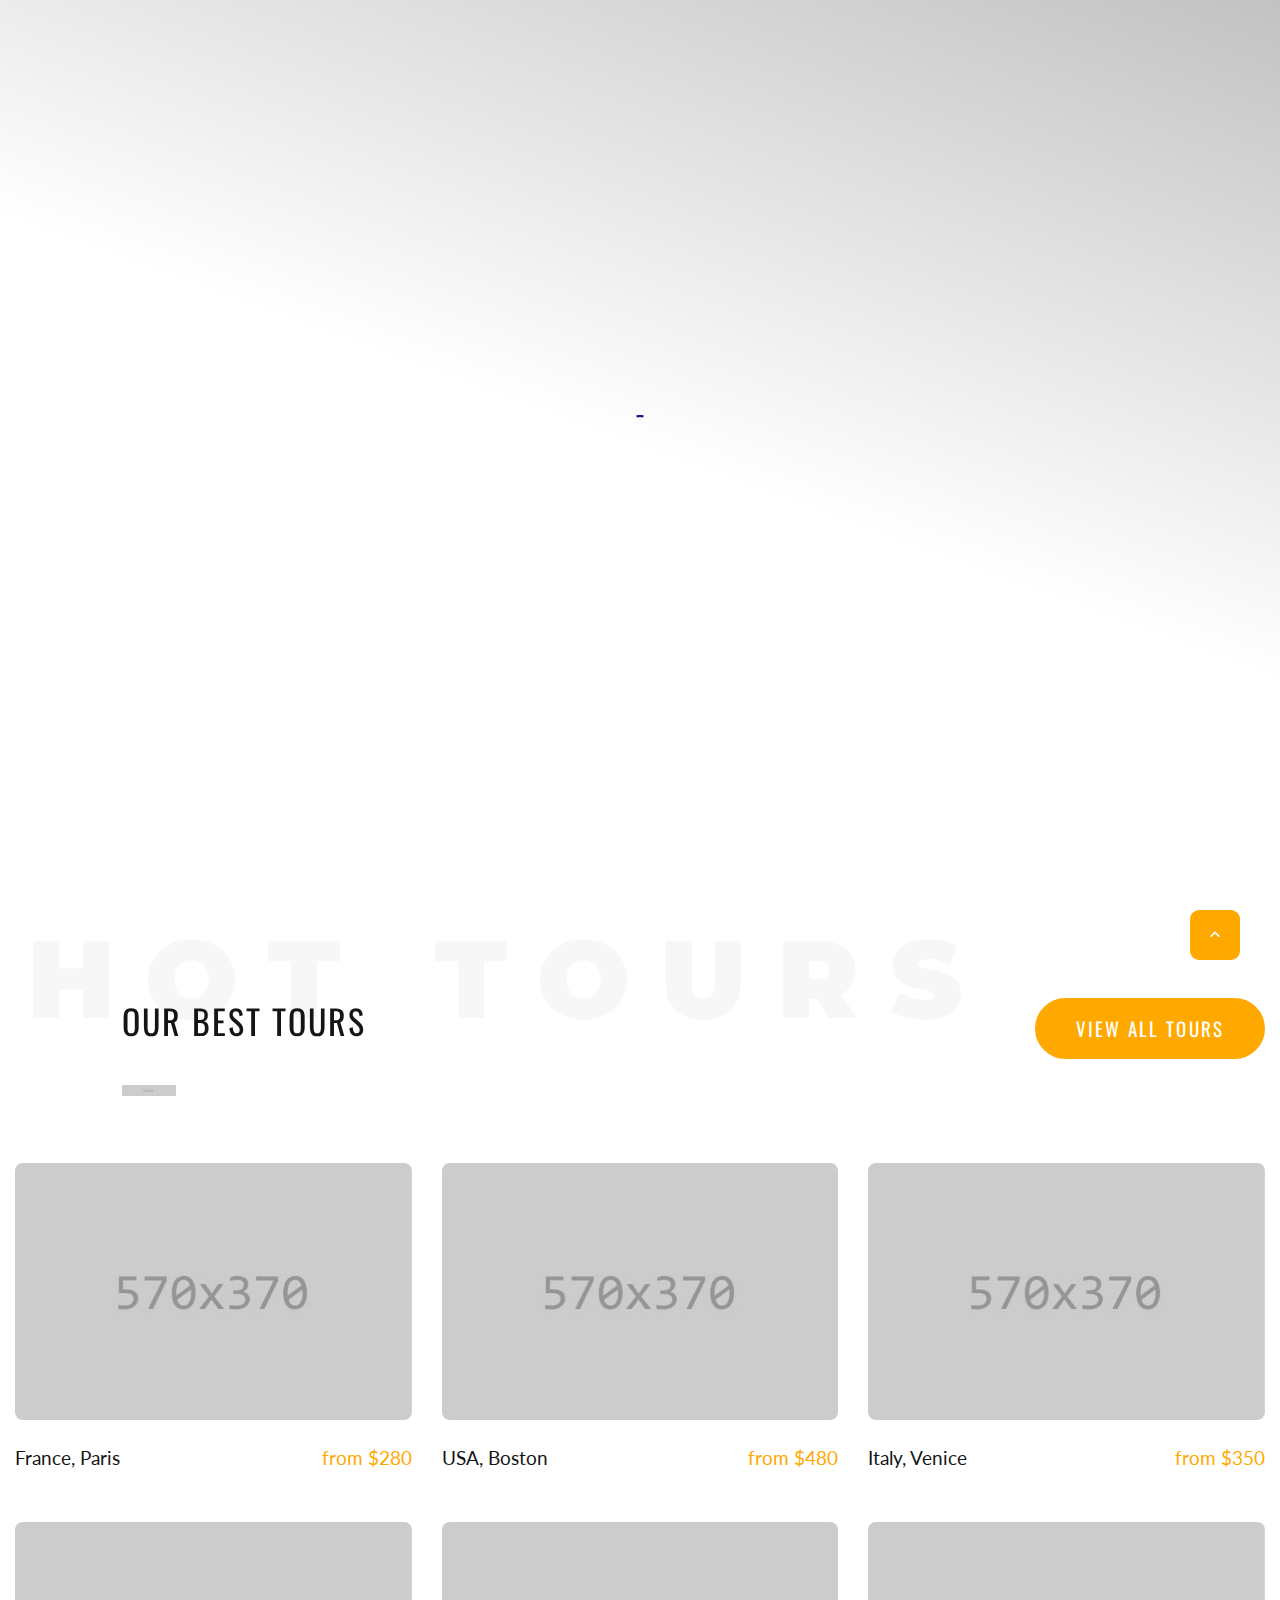
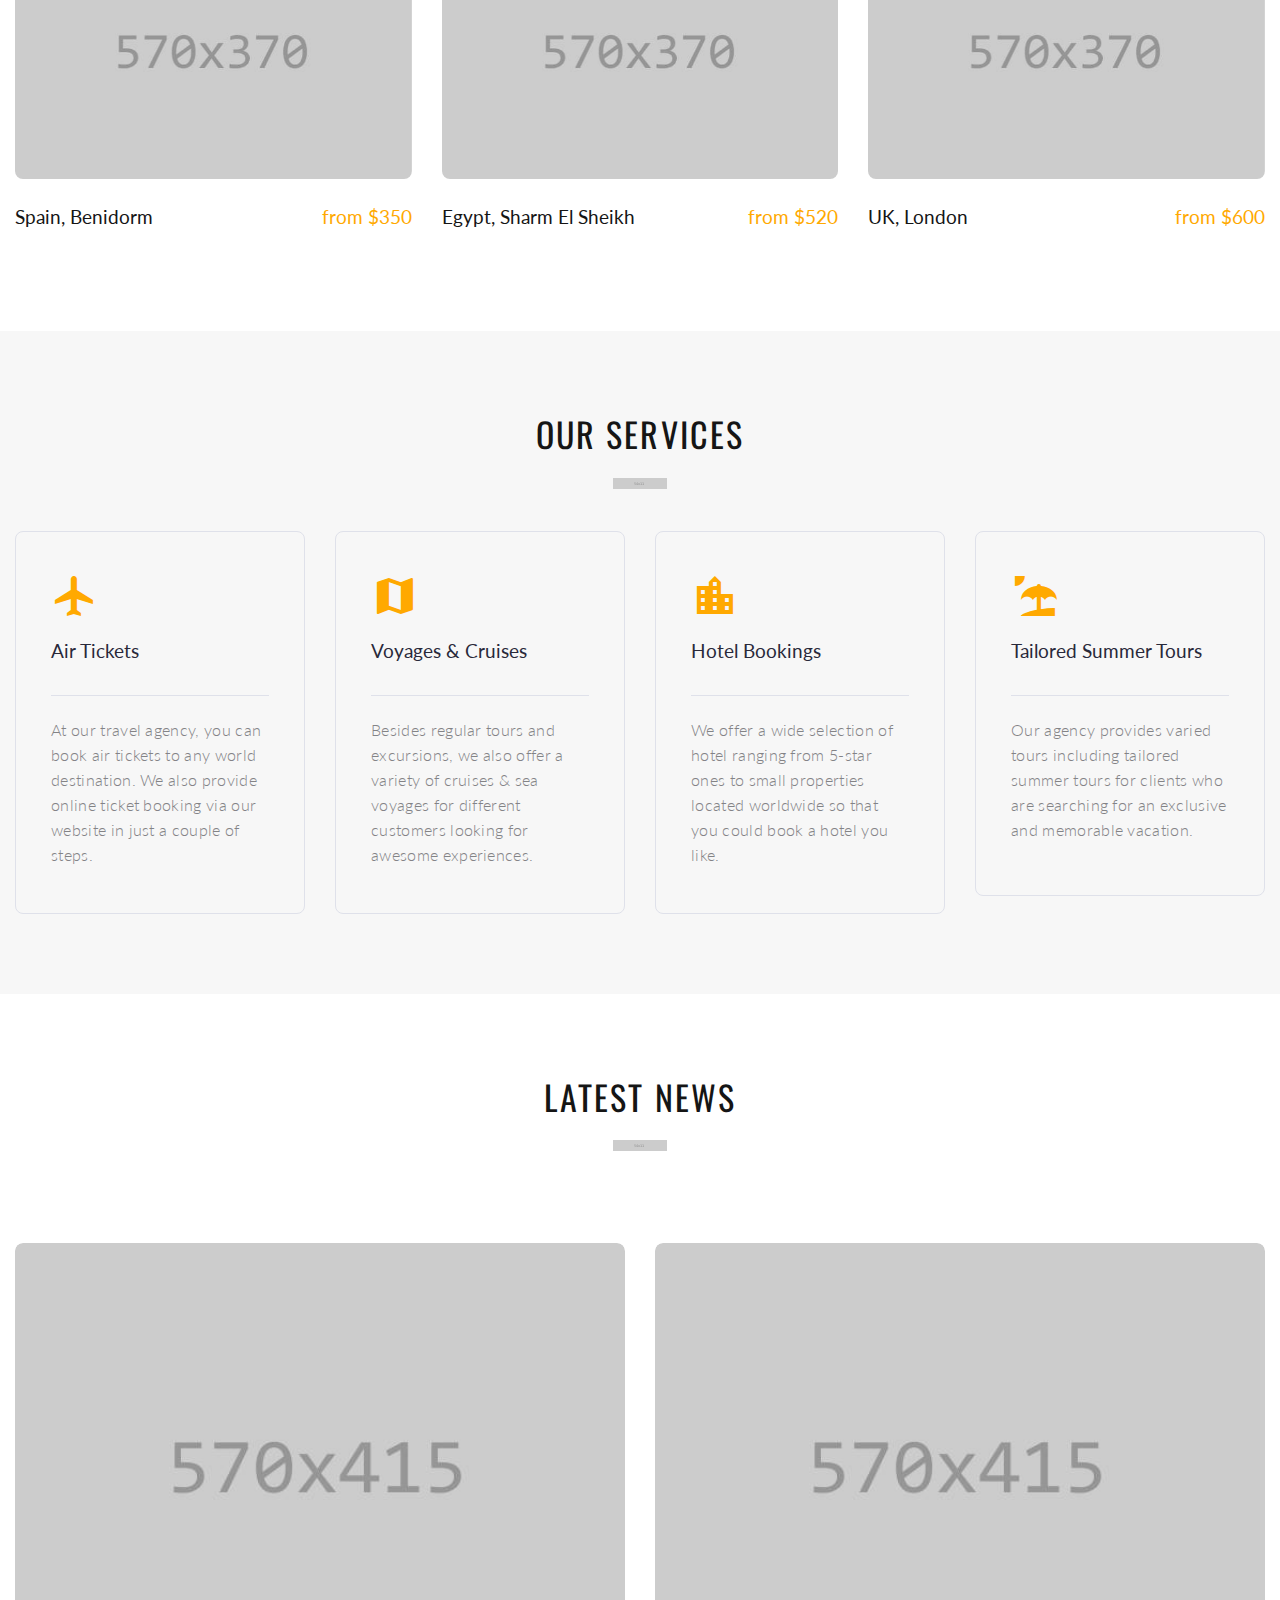
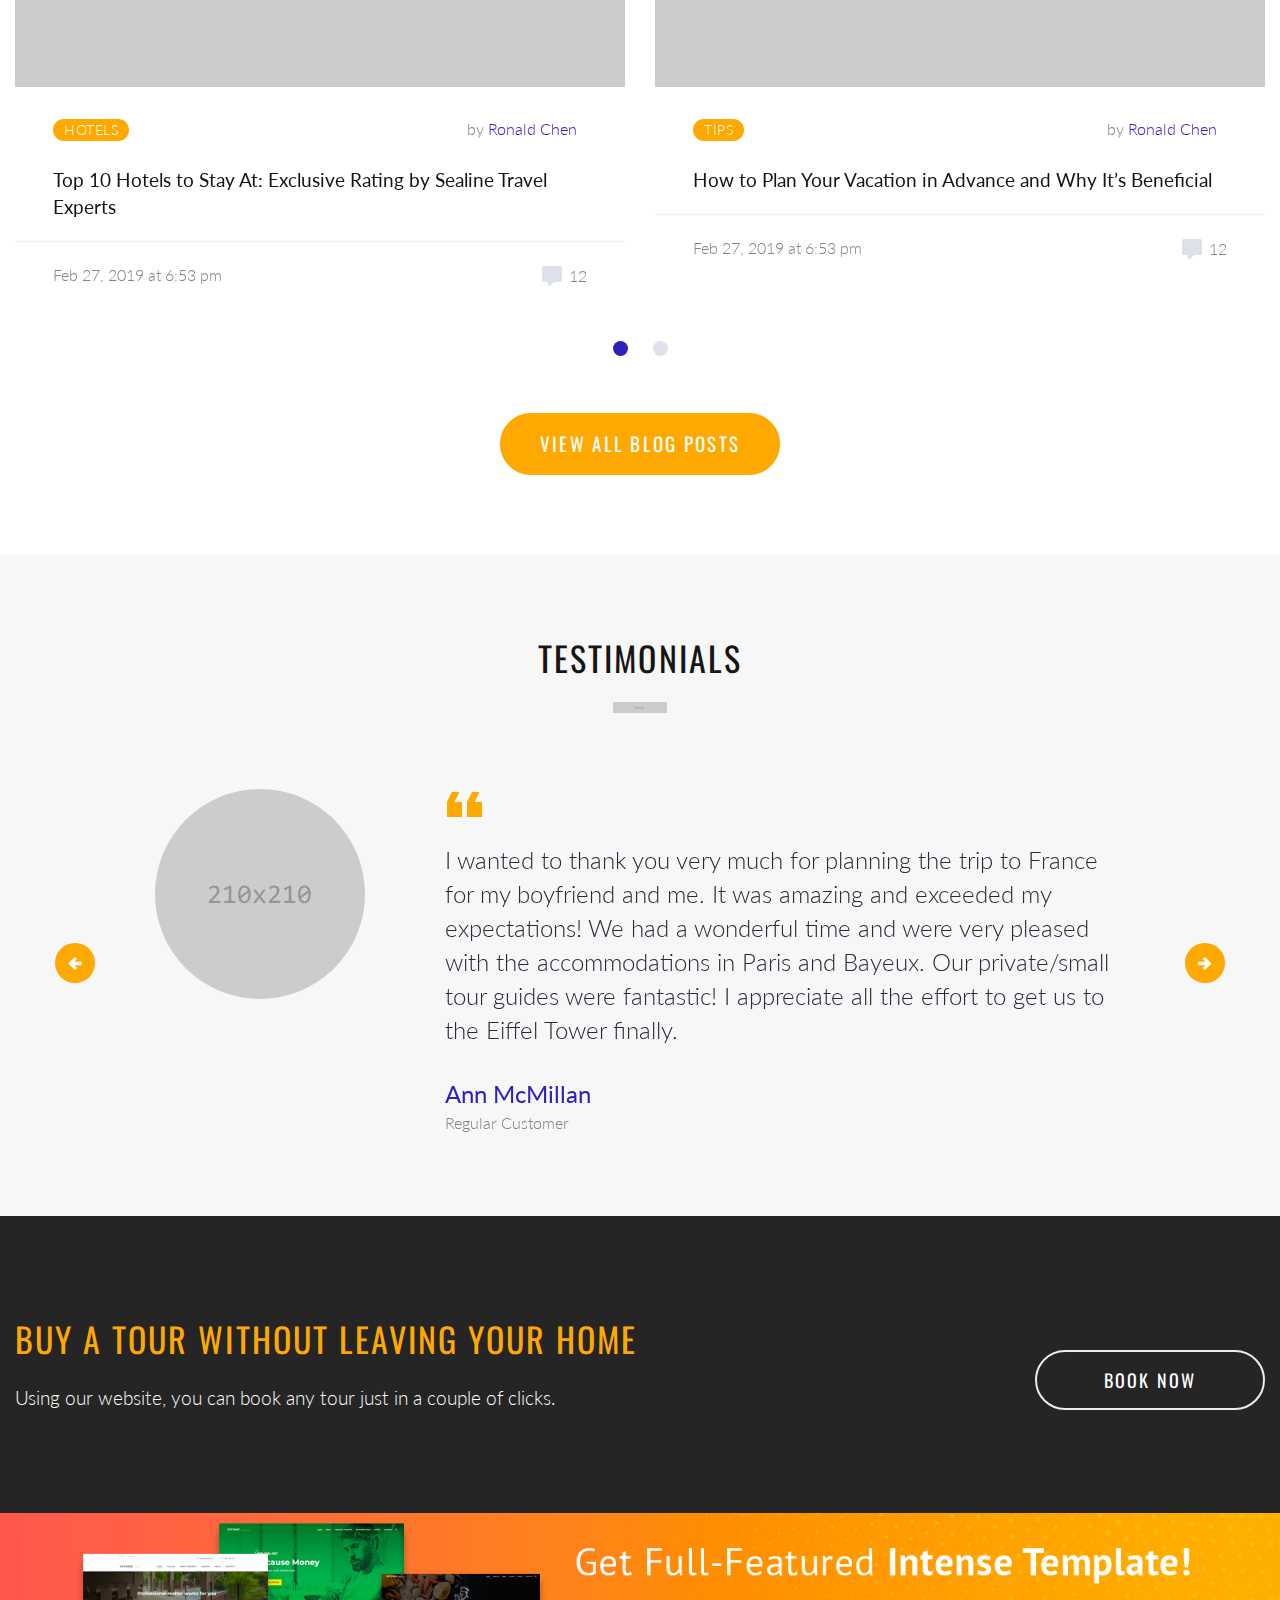
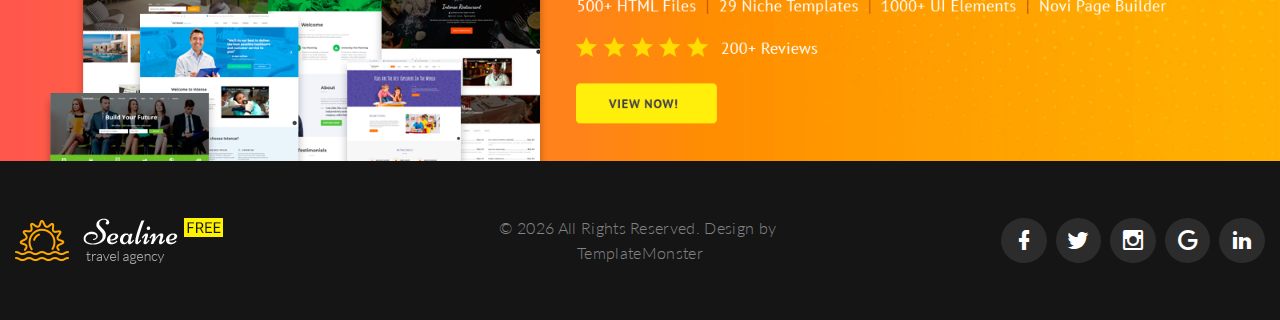
==== index.html @ e4bdb7c8 "Create New Website For Aiport Taxi" ====
<!DOCTYPE html>
<html class="wide wow-animation" lang="en"> 
  <head>
    <!-- Site Title-->
    <title>Home</title>
    <meta name="format-detection" content="telephone=no">
    <meta name="viewport" content="width=device-width, height=device-height, initial-scale=1.0">
    <meta http-equiv="X-UA-Compatible" content="IE=edge">
    <meta charset="utf-8">
    <link rel="icon" href="images/favicon.ico" type="image/x-icon">
    <!-- Stylesheets -->
    <link rel="stylesheet" type="text/css" href="//fonts.googleapis.com/css?family=Oswald:200,400%7CLato:300,400,300italic,700%7CMontserrat:900">
    <link rel="stylesheet" href="css/bootstrap.css">
    <link rel="stylesheet" href="css/style.css">
    <link rel="stylesheet" href="css/fonts.css">
		<!--[if lt IE 10]>
    <div style="background: #212121; padding: 10px 0; box-shadow: 3px 3px 5px 0 rgba(0,0,0,.3); clear: both; text-align:center; position: relative; z-index:1;"><a href="http://windows.microsoft.com/en-US/internet-explorer/"><img src="images/ie8-panel/warning_bar_0000_us.jpg" border="0" height="42" width="820" alt="You are using an outdated browser. For a faster, safer browsing experience, upgrade for free today."></a></div>
    <script src="js/html5shiv.min.js"> </script>
		<![endif]--> 
  </head>
  <body>
    <!-- Page preloader-->
    <div class="page-loader"> 
      <div class="page-loader-body"> 
        <div class="preloader-wrapper big active"> 
          <div class="spinner-layer spinner-blue"> 
            <div class="circle-clipper left">
              <div class="circle"> </div>
            </div>
            <div class="gap-patch">
              <div class="circle"> </div>
            </div>
            <div class="circle-clipper right">
              <div class="circle"></div>
            </div>
          </div>
          <div class="spinner-layer spinner-red">
            <div class="circle-clipper left">
              <div class="circle"></div>
            </div>
            <div class="gap-patch">
              <div class="circle"> </div>
            </div>
            <div class="circle-clipper right">
              <div class="circle"></div>
            </div>
          </div>
          <div class="spinner-layer spinner-yellow"> 
            <div class="circle-clipper left">
              <div class="circle"></div>
            </div>
            <div class="gap-patch">
              <div class="circle"></div>
            </div>
            <div class="circle-clipper right">
              <div class="circle"> </div>
            </div>
          </div>
          <div class="spinner-layer spinner-green"> 
            <div class="circle-clipper left">
              <div class="circle"></div>
            </div>
            <div class="gap-patch">
              <div class="circle"></div>
            </div>
            <div class="circle-clipper right">
              <div class="circle"></div>
            </div>
          </div>
        </div>
      </div>
    </div>
    <!-- Page-->
    <div class="page">
      <!-- Page Header-->
      <header class="section page-header">
        <!-- RD Navbar-->
        <div class="rd-navbar-wrap rd-navbar-corporate">
          <nav class="rd-navbar" data-layout="rd-navbar-fixed" data-sm-layout="rd-navbar-fixed" data-md-layout="rd-navbar-fixed" data-md-device-layout="rd-navbar-fixed" data-lg-layout="rd-navbar-fullwidth" data-xl-layout="rd-navbar-static" data-lg-device-layout="rd-navbar-fixed" data-xl-device-layout="rd-navbar-static" data-md-stick-up-offset="130px" data-lg-stick-up-offset="100px" data-stick-up="true" data-sm-stick-up="true" data-md-stick-up="true" data-lg-stick-up="true" data-xl-stick-up="true">
            <div class="rd-navbar-collapse-toggle" data-rd-navbar-toggle=".rd-navbar-collapse"><span></span></div>
            <div class="rd-navbar-top-panel rd-navbar-collapse novi-background">
              <div class="rd-navbar-top-panel-inner">
                <ul class="list-inline">
                  <li class="box-inline list-inline-item"><span class="icon novi-icon icon-md-smaller icon-secondary mdi mdi-phone"></span>
                    <ul class="list-comma">
                      <li><a href="tel:#">1-800-1234-567</a></li>
                      <li><a href="tel:#">1-800-6780-345</a></li>
                    </ul>
                  </li>
                  <li class="box-inline list-inline-item"><span class="icon novi-icon icon-md-smaller icon-secondary mdi mdi-map-marker"></span><a href="#">2130 Fulton Street, San Diego, CA 94117-1080 USA</a></li>
                  <li class="box-inline list-inline-item"><span class="icon novi-icon icon-md-smaller icon-secondary mdi mdi-email"></span><a href="mailto:#">mail@demolink.org</a></li>
                </ul>
                <ul class="list-inline">
                  <li class="list-inline-item"><a class="icon novi-icon icon-sm-bigger icon-gray-1 mdi mdi-facebook" href="#"></a></li>
                  <li class="list-inline-item"><a class="icon novi-icon icon-sm-bigger icon-gray-1 mdi mdi-twitter" href="#"></a></li>
                  <li class="list-inline-item"><a class="icon novi-icon icon-sm-bigger icon-gray-1 mdi mdi-instagram" href="#"></a></li>
                  <li class="list-inline-item"><a class="icon novi-icon icon-sm-bigger icon-gray-1 mdi mdi-google-plus" href="#"></a></li>
                  <li class="list-inline-item"><a class="icon novi-icon icon-sm-bigger icon-gray-1 mdi mdi-linkedin" href="#"></a></li>
                </ul>
              </div>
              <div class="rd-navbar-top-panel-inner"><a class="button button-sm button-secondary button-nina" href="https://www.templatemonster.com/website-templates/62466.html" target="_blank">buy template now</a></div>
            </div>
            <div class="rd-navbar-inner">
              <!-- RD Navbar Panel-->
              <div class="rd-navbar-panel">
                <!-- RD Navbar Toggle-->
                <button class="rd-navbar-toggle" data-rd-navbar-toggle=".rd-navbar-nav-wrap"><span></span></button>
                <!-- RD Navbar Brand-->
                <div class="rd-navbar-brand"><a class="brand-name" href="index.html"><img class="logo-default" src="images/logo-default-208x46.png" alt="" width="208" height="46"/><img class="logo-inverse" src="images/logo-inverse-208x46.png" alt="" width="208" height="46"/></a></div>
              </div>
              <div class="rd-navbar-aside-center">
                <div class="rd-navbar-nav-wrap">
                  <!-- RD Navbar Nav-->
                  <ul class="rd-navbar-nav">
                    <li class="active"><a href="index.html">Home</a>
                    </li>
                    <li><a href="about-us.html">About Us</a>
                    </li>
                    <li><a href="contacts.html">Airport</a>
                    </li>
                    <li><a href="contacts.html">Areas</a>
                    </li>
                    <li><a href="contacts.html">Contacts</a>
                    </li>
                    <li><a href="typography.html">Fleet</a>
                    </li>
                  </ul>
                </div>
              </div>
              <div class="rd-navbar-aside-right"><a class="button button-sm button-secondary button-nina" href="#">Book a tour now</a></div>
            </div>
          </nav>
        </div>
      </header>
      <section class="section">
        <div class="swiper-form-wrap">
          <!-- Swiper-->
          <div class="swiper-container swiper-slider swiper-slider_height-1 swiper-align-left swiper-align-left-custom context-dark bg-gray-darker" data-loop="false" data-autoplay="5500" data-simulate-touch="false" data-slide-effect="fade">
            <div class="swiper-wrapper">
              <div class="swiper-slide" data-slide-bg="images/swiper-slide-1.jpg">
                <div class="swiper-slide-caption">
                  <div class="container container-bigger swiper-main-section">
                    <div class="row row-fix justify-content-sm-center justify-content-md-start">
                      <div class="col-md-6 col-lg-5 col-xl-4 col-xxl-5">
                        <h3>Hundreds of Amazing Destinations</h3>
                        <div class="divider divider-decorate"></div>
                        <p class="text-spacing-sm">We offer a variety of destinations to travel to, ranging from exotic to some extreme ones. They include very popular countries and cities like Paris, Rio de Janeiro, Cairo and a lot of others.</p><a class="button button-default-outline button-nina button-sm" href="#">learn more</a>
                      </div>
                    </div>
                  </div>
                </div>
              </div>
              <div class="swiper-slide" data-slide-bg="images/swiper-slide-2.jpg">
                <div class="swiper-slide-caption">
                  <div class="container container-bigger swiper-main-section">
                    <div class="row row-fix justify-content-sm-center justify-content-md-start">
                      <div class="col-md-6 col-lg-5 col-xl-4 col-xxl-5">
                        <h3>The Trip of Your Dream</h3>
                        <div class="divider divider-decorate"></div>
                        <p class="text-spacing-sm">Our travel agency is ready to offer you an exciting vacation that is designed to fit your own needs and wishes. Whether it’s an exotic cruise or a trip to your favorite resort, you will surely have the best experience.</p><a class="button button-default-outline button-nina button-sm" href="#">learn more</a>
                      </div>
                    </div>
                  </div>
                </div>
              </div>
              <div class="swiper-slide" data-slide-bg="images/swiper-slide-3.jpg">
                <div class="swiper-slide-caption">
                  <div class="container container-bigger swiper-main-section">
                    <div class="row row-fix justify-content-sm-center justify-content-md-start">
                      <div class="col-md-6 col-lg-5 col-xl-4 col-xxl-5">
                        <h3>unique Travel Insights</h3>
                        <div class="divider divider-decorate"></div>
                        <p class="text-spacing-sm">Our team is ready to provide you with unique weekly travel insights that include photos, videos, and articles about untravelled tourist paths. We know everything about the places you’ve never been to!</p><a class="button button-default-outline button-nina button-sm" href="#">learn more</a>
                      </div>
                    </div>
                  </div>
                </div>
              </div>
            </div>
            <!-- Swiper controls-->
            <div class="swiper-pagination-wrap">
              <div class="container container-bigger">
                <div class="row">
                  <div class="col-sm-12">
                    <div class="swiper-pagination"></div>
                  </div>
                </div>
              </div>
            </div>
          </div>
          <div class="container container-bigger form-request-wrap form-request-wrap-modern">
            <div class="row row-fix justify-content-sm-center justify-content-lg-end">
              <div class="col-lg-6 col-xxl-5">
                <div class="form-request form-request-modern bg-gray-lighter novi-background">
                  <h4>Find your Tour</h4>
                  <!-- RD Mailform-->
                  <form class="rd-mailform form-fix">
                    <div class="row row-20 row-fix">
                      <div class="col-sm-12">
                        <label class="form-label-outside">From</label>
                        <div class="form-wrap form-wrap-inline">
                          <select class="form-input select-filter" data-placeholder="All" data-minimum-results-for-search="Infinity" name="city">
                            <option value="1">New York</option>
                            <option value="2">Lisbon</option>
                            <option value="3">Stockholm</option>
                          </select>
                        </div>
                      </div>
                      <div class="col-sm-12">
                        <label class="form-label-outside">To</label>
                        <div class="form-wrap form-wrap-inline">
                          <select class="form-input select-filter" data-placeholder="All" data-minimum-results-for-search="Infinity" name="city">
                            <option value="1">Chicago</option>
                            <option value="2">Madrid</option>
                            <option value="3">Paris</option>
                          </select>
                        </div>
                      </div>
                      <div class="col-sm-12 col-lg-6">
                        <label class="form-label-outside">Depart Date</label>
                        <div class="form-wrap form-wrap-validation">
                          <!-- Select -->
                          <input class="form-input" id="dateForm" name="date" type="text" data-time-picker="date">
                          <label class="form-label" for="dateForm">Choose the date</label>
                          <!--select.form-input.select-filter(data-placeholder="All", data-minimum-results-for-search="Infinity",  name='city')-->
                          <!--  option(value="1") Choose the date-->
                          <!--  option(value="2") Primary-->
                          <!--  option(value="3") Middle-->
                        </div>
                      </div>
                      <div class="col-sm-12 col-lg-6">
                        <label class="form-label-outside">Duration</label>
                        <div class="form-wrap form-wrap-validation">
                          <!-- Select 2-->
                          <select class="form-input select-filter" data-placeholder="All" data-minimum-results-for-search="Infinity" name="city">
                            <option value="1">Any length</option>
                            <option value="2">2 days</option>
                            <option value="3">3 days</option>
                            <option value="4">4 days</option>
                          </select>
                        </div>
                      </div>
                      <div class="col-lg-6">
                        <label class="form-label-outside">Adults</label>
                        <div class="form-wrap form-wrap-modern">
                          <input class="form-input input-append" id="form-element-stepper" type="number" min="0" max="300" value="2">
                        </div>
                      </div>
                      <div class="col-lg-6">
                        <label class="form-label-outside">Children</label>
                        <div class="form-wrap form-wrap-modern">
                          <input class="form-input input-append" id="form-element-stepper-1" type="number" min="0" max="300" value="0">
                        </div>
                      </div>
                    </div>
                    <div class="form-wrap form-button">
                      <button class="button button-block button-secondary" type="submit">search flight</button>
                    </div>
                  </form>
                </div>
              </div>
            </div>
          </div>
        </div>
      </section>

      <section class="section section-variant-1 bg-default novi-background bg-cover"> 
        <div class="container container-wide">
          <div class="row row-fix justify-content-xl-end row-30 text-center text-xl-left">
            <div class="col-xl-8">
              <div class="parallax-text-wrap">
                <h3>Our Best Tours</h3><span class="parallax-text">Hot tours</span>
              </div>
              <hr class="divider divider-decorate">
            </div>
            <div class="col-xl-3 text-xl-right"><a class="button button-secondary button-nina" href="#">view all tours</a></div>
          </div>
          <div class="row row-50">
            <div class="col-md-6 col-xl-4">
              <article class="event-default-wrap">
                <div class="event-default">
                  <figure class="event-default-image"><img src="images/landing-private-airlines-01-570x370.jpg" alt="" width="570" height="370"/>
                  </figure>
                  <div class="event-default-caption"><a class="button button-xs button-secondary button-nina" href="#">learn more</a></div>
                </div>
                <div class="event-default-inner">
                  <h5><a class="event-default-title" href="#">France, Paris</a></h5><span class="heading-5">from $280</span>
                </div>
              </article>
            </div>
            <div class="col-md-6 col-xl-4">
              <article class="event-default-wrap">
                <div class="event-default">
                  <figure class="event-default-image"><img src="images/landing-private-airlines-02-570x370.jpg" alt="" width="570" height="370"/>
                  </figure>
                  <div class="event-default-caption"><a class="button button-xs button-secondary button-nina" href="#">learn more</a></div>
                </div>
                <div class="event-default-inner">
                  <h5><a class="event-default-title" href="#">USA, Boston</a></h5><span class="heading-5">from $480</span>
                </div>
              </article>
            </div>
            <div class="col-md-6 col-xl-4">
              <article class="event-default-wrap">
                <div class="event-default">
                  <figure class="event-default-image"><img src="images/landing-private-airlines-03-570x370.jpg" alt="" width="570" height="370"/>
                  </figure>
                  <div class="event-default-caption"><a class="button button-xs button-secondary button-nina" href="#">learn more</a></div>
                </div>
                <div class="event-default-inner">
                  <h5><a class="event-default-title" href="#">Italy, Venice</a></h5><span class="heading-5">from $350</span>
                </div>
              </article>
            </div>
            <div class="col-md-6 col-xl-4">
              <article class="event-default-wrap">
                <div class="event-default">
                  <figure class="event-default-image"><img src="images/landing-private-airlines-04-570x370.jpg" alt="" width="570" height="370"/>
                  </figure>
                  <div class="event-default-caption"><a class="button button-xs button-secondary button-nina" href="#">learn more</a></div>
                </div>
                <div class="event-default-inner">
                  <h5><a class="event-default-title" href="#">Spain, Benidorm</a></h5><span class="heading-5">from $350</span>
                </div>
              </article>
            </div>
            <div class="col-md-6 col-xl-4">
              <article class="event-default-wrap">
                <div class="event-default">
                  <figure class="event-default-image"><img src="images/landing-private-airlines-05-570x370.jpg" alt="" width="570" height="370"/>
                  </figure>
                  <div class="event-default-caption"><a class="button button-xs button-secondary button-nina" href="#">learn more</a></div>
                </div>
                <div class="event-default-inner">
                  <h5><a class="event-default-title" href="#">Egypt,  Sharm El Sheikh</a></h5><span class="heading-5">from $520</span>
                </div>
              </article>
            </div>
            <div class="col-md-6 col-xl-4">
              <article class="event-default-wrap">
                <div class="event-default">
                  <figure class="event-default-image"><img src="images/landing-private-airlines-06-570x370.jpg" alt="" width="570" height="370"/>
                  </figure>
                  <div class="event-default-caption"><a class="button button-xs button-secondary button-nina" href="#">learn more</a></div>
                </div>
                <div class="event-default-inner">
                  <h5><a class="event-default-title" href="#">UK, London</a></h5><span class="heading-5">from $600</span>
                </div>
              </article>
            </div>
          </div>
        </div>
      </section>

      <!-- our advantages-->
      <section class="section section-lg bg-gray-lighter novi-background bg-cover text-center">
        <div class="container container-wide">
          <h3>our services</h3>
          <div class="divider divider-decorate"></div>
          <div class="row row-50 justify-content-sm-center text-left">
            <div class="col-sm-10 col-md-6 col-xl-3">
              <article class="box-minimal box-minimal-border">
                <div class="box-minimal-icon novi-icon mdi mdi-airplane"></div>
                <p class="big box-minimal-title">Air Tickets</p>
                <hr>
                <div class="box-minimal-text text-spacing-sm">At our travel agency, you can book air tickets to any world destination. We also provide online ticket booking via our website in just a couple of steps.</div>
              </article>
            </div>
            <div class="col-sm-10 col-md-6 col-xl-3">
              <article class="box-minimal box-minimal-border">
                <div class="box-minimal-icon novi-icon mdi mdi-map"></div>
                <p class="big box-minimal-title">Voyages & Cruises</p>
                <hr>
                <div class="box-minimal-text text-spacing-sm">Besides regular tours and excursions, we also offer a variety of cruises & sea voyages for different customers looking for awesome experiences.</div>
              </article>
            </div>
            <div class="col-sm-10 col-md-6 col-xl-3">
              <article class="box-minimal box-minimal-border">
                <div class="box-minimal-icon novi-icon mdi mdi-city"></div>
                <p class="big box-minimal-title">Hotel Bookings</p>
                <hr>
                <div class="box-minimal-text text-spacing-sm">We offer a wide selection of hotel ranging from 5-star ones to small properties located worldwide so that you could book a hotel you like.</div>
              </article>
            </div>
            <div class="col-sm-10 col-md-6 col-xl-3">
              <article class="box-minimal box-minimal-border">
                <div class="box-minimal-icon novi-icon mdi mdi-beach"></div>
                <p class="big box-minimal-title">Tailored Summer Tours</p>
                <hr>
                <div class="box-minimal-text text-spacing-sm">Our agency provides varied tours including tailored summer tours for clients who are searching for an exclusive and memorable vacation.</div>
              </article>
            </div>
          </div>
        </div>
      </section>

      <!-- Tips & tricks-->
      <section class="section section-lg novi-background bg-cover bg-default text-center">
        <div class="container-wide">
          <div class="row row-50">
            <div class="col-sm-12">
              <h3>Latest News</h3>
              <div class="divider divider-decorate"></div>
              <!-- Owl Carousel-->
              <div class="owl-carousel owl-carousel-team owl-carousel-inset" data-items="1" data-md-items="2" data-xl-items="3" data-stage-padding="15" data-loop="true" data-margin="30" data-mouse-drag="false" data-dots="true" data-autoplay="true">
                <article class="post-blog"><a class="post-blog-image" href="#"><img src="images/landing-private-airlines-7-570x415.jpg" alt="" width="570" height="415"/></a>
                  <div class="post-blog-caption">
                    <div class="post-blog-caption-header">
                      <ul class="post-blog-tags">
                        <li><a class="button-tags" href="#">Hotels</a></li>
                      </ul>
                      <ul class="post-blog-meta">
                        <li><span>by</span>&nbsp;<a href="#">Ronald Chen</a></li>
                      </ul>
                    </div>
                    <div class="post-blog-caption-body">
                      <h5><a class="post-blog-title" href="#">Top 10 Hotels to Stay At: Exclusive Rating by Sealine Travel Experts</a></h5>
                    </div>
                    <div class="post-blog-caption-footer">
                      <time datetime="2019">Feb 27, 2019 at 6:53 pm</time><a class="post-comment" href="#"><span class="icon novi-icon icon-md-middle icon-gray-1 mdi mdi-comment"></span><span>12</span></a>
                    </div>
                  </div>
                </article>
                <article class="post-blog"><a class="post-blog-image" href="#"><img src="images/landing-private-airlines-8-570x415.jpg" alt="" width="570" height="415"/></a>
                  <div class="post-blog-caption">
                    <div class="post-blog-caption-header">
                      <ul class="post-blog-tags">
                        <li><a class="button-tags" href="#">Tips</a></li>
                      </ul>
                      <ul class="post-blog-meta">
                        <li><span>by</span>&nbsp;<a href="#">Ronald Chen</a></li>
                      </ul>
                    </div>
                    <div class="post-blog-caption-body">
                      <h5><a class="post-blog-title" href="#">How to Plan Your Vacation in Advance and Why It’s Beneficial</a></h5>
                    </div>
                    <div class="post-blog-caption-footer">
                      <time datetime="2019">Feb 27, 2019 at 6:53 pm</time><a class="post-comment" href="#"><span class="icon novi-icon icon-md-middle icon-gray-1 mdi mdi-comment"></span><span>12</span></a>
                    </div>
                  </div>
                </article>
                <article class="post-blog"><a class="post-blog-image" href="#"><img src="images/landing-private-airlines-9-570x415.jpg" alt="" width="570" height="415"/></a>
                  <div class="post-blog-caption">
                    <div class="post-blog-caption-header">
                      <ul class="post-blog-tags">
                        <li><a class="button-tags" href="#">Traveling</a></li>
                      </ul>
                      <ul class="post-blog-meta">
                        <li><span>by</span>&nbsp;<a href="#">Ronald Chen</a></li>
                      </ul>
                    </div>
                    <div class="post-blog-caption-body">
                      <h5><a class="post-blog-title" href="#">Your Personal Guide to 5 Best Places to Visit on Earth</a></h5>
                    </div>
                    <div class="post-blog-caption-footer">
                      <time datetime="2019">Feb 27, 2019 at 6:53 pm</time><a class="post-comment" href="#"><span class="icon novi-icon icon-md-middle icon-gray-1 mdi mdi-comment"></span><span>12</span></a>
                    </div>
                  </div>
                </article>
              </div>
            </div>
            <div class="col-12"><a class="button button-secondary button-nina button-offset-lg" href="#">view all blog posts</a></div>
          </div>
        </div>
      </section>

      <section class="section section-lg text-center bg-gray-lighter novi-background bg-cover">
        <div class="container container-bigger">
          <h3>testimonials</h3>
          <div class="divider divider-decorate"></div>
          <!-- Owl Carousel-->
          <div class="owl-carousel owl-layout-1" data-items="1" data-dots="true" data-nav="true" data-stage-padding="0" data-loop="true" data-margin="30" data-mouse-drag="false" data-autoplay="true">
            <article class="quote-boxed">
              <div class="quote-boxed-aside"><img class="quote-boxed-image" src="images/quote-user-1-210x210.jpg" alt="" width="210" height="210"/>
              </div>
              <div class="quote-boxed-main">
                <div class="quote-boxed-text">
                  <p>I wanted to thank you very much for planning the trip to France for my boyfriend and me. It was amazing and exceeded my expectations! We had a wonderful time and were very pleased with the accommodations in Paris and Bayeux. Our private/small tour guides were fantastic! I appreciate all the effort to get us to the Eiffel Tower finally. </p>
                </div>
                <div class="quote-boxed-meta">
                  <p class="quote-boxed-cite">Ann McMillan</p>
                  <p class="quote-boxed-small">Regular Customer</p>
                </div>
              </div>
            </article>
            <article class="quote-boxed">
              <div class="quote-boxed-aside"><img class="quote-boxed-image" src="images/quote-user-2-210x210.jpg" alt="" width="210" height="210"/>
              </div>
              <div class="quote-boxed-main">
                <div class="quote-boxed-text">
                  <p>I had a marvelous time in our travels to Madagascar, Zimbabwe and Botswana, I had just wonderful experiences.I loved the location of the Gorges Camp as I felt like it was only the time we got to see real and rural Africans and how they truly lived. The service was amazing and everyone was very attentive!</p>
                </div>
                <div class="quote-boxed-meta">
                  <p class="quote-boxed-cite">Debra Ortega</p>
                  <p class="quote-boxed-small">Regular Customer</p>
                </div>
              </div>
            </article>
            <article class="quote-boxed">
              <div class="quote-boxed-aside"><img class="quote-boxed-image" src="images/quote-user-3-210x210.jpg" alt="" width="210" height="210"/>
              </div>
              <div class="quote-boxed-main">
                <div class="quote-boxed-text">
                  <p>Just wanted to say many, many thanks for helping me set up an amazing Costa Rican adventure! My nephew and I had a blast! All of the accommodations were perfect as were the activities that we did (canopy, coffee tour, hikes, fishing, and massages!) We have such fond memories and can't thank you enough!</p>
                </div>
                <div class="quote-boxed-meta">
                  <p class="quote-boxed-cite">Samantha Smith</p>
                  <p class="quote-boxed-small">Regular Customer</p>
                </div>
              </div>
            </article>
          </div>
        </div>
      </section>

      <section class="section section-md text-center text-md-left bg-gray-700 novi-background bg-cover">
        <div class="container container-wide">
          <div class="row row-fix row-50 justify-content-sm-center">
            <div class="col-xxl-8">
              <div class="box-cta box-cta-inline">
                <div class="box-cta-inner">
                  <h3 class="box-cta-title">Buy a tour without leaving your home</h3>
                  <p>Using our website, you can book any tour just in a couple of clicks.</p>
                </div>
                <div class="box-cta-inner"><a class="button button-secondary button-nina" href="#">Book Now</a></div>
              </div>
            </div>
          </div>
        </div>
      </section><a class="section section-banner" href="https://www.templatemonster.com/intense-multipurpose-html-template.html" style="background-image: url(images/banner/background-03-1920x310.jpg); background-image: -webkit-image-set( url(images/banner/background-03-1920x310.jpg) 1x, url(images/banner/background-03-3840x620.jpg) 2x )"><img src="images/banner/foreground-03-1600x310.png" srcset="images/banner/foreground-03-1600x310.png 1x, images/banner/foreground-03-3200x620.png 2x" alt="" width="1600" height="310"></a>

      <!-- Footer Minimal-->
      <footer class="section page-footer page-footer-minimal novi-background bg-cover text-center bg-gray-darker">
        <div class="container container-wide">
          <div class="row row-fix justify-content-sm-center align-items-md-center row-30">
            <div class="col-md-10 col-lg-7 col-xl-4 text-xl-left"><a href="index.html"><img class="inverse-logo" src="images/logo-inverse-208x46.png" alt="" width="208" height="46"/></a></div>
            <div class="col-md-10 col-lg-7 col-xl-4">
              <p class="right">&#169;&nbsp;<span class="copyright-year"></span> All Rights Reserved. Design&nbsp;by&nbsp;<a href="https://www.templatemonster.com">TemplateMonster</a></p>
            </div>
            <div class="col-md-10 col-lg-7 col-xl-4 text-xl-right">
              <ul class="group-xs group-middle"> 
                <li><a class="icon novi-icon icon-md-middle icon-circle icon-secondary-5-filled mdi mdi-facebook" href="#"></a></li>
                <li><a class="icon novi-icon icon-md-middle icon-circle icon-secondary-5-filled mdi mdi-twitter" href="#"></a></li>
                <li><a class="icon novi-icon icon-md-middle icon-circle icon-secondary-5-filled mdi mdi-instagram" href="#"></a></li>
                <li><a class="icon novi-icon icon-md-middle icon-circle icon-secondary-5-filled mdi mdi-google" href="#"></a></li>
                <li><a class="icon novi-icon icon-md-middle icon-circle icon-secondary-5-filled mdi mdi-linkedin" href="#"></a></li>
              </ul>
            </div>
          </div>
        </div>
      </footer>
    </div>
    <!-- Global Mailform Output-->
    <div class="snackbars" id="form-output-global"> </div>
    <!-- Javascript-->
    <script src="js/core.min.js"></script>
    <script src="js/script.js"></script>
    <!-- coded by barber-->
  </body>
</html>
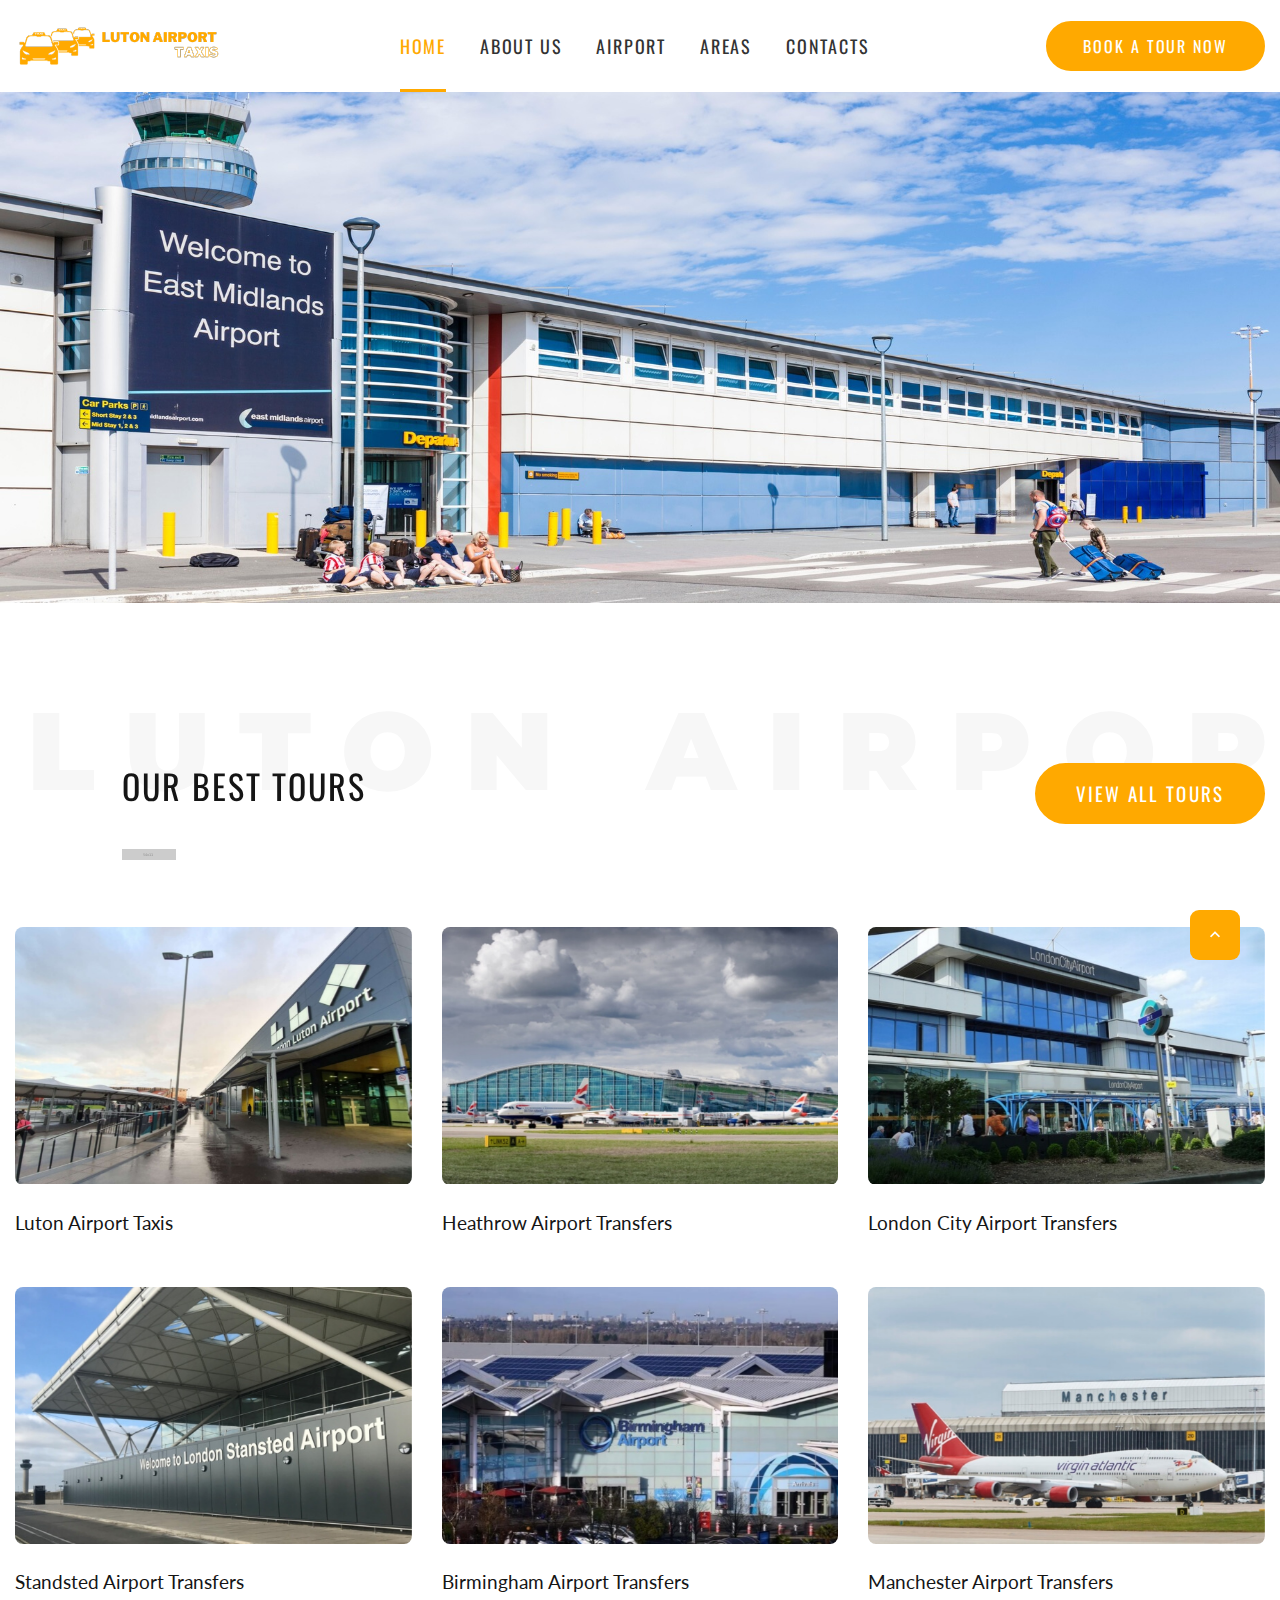
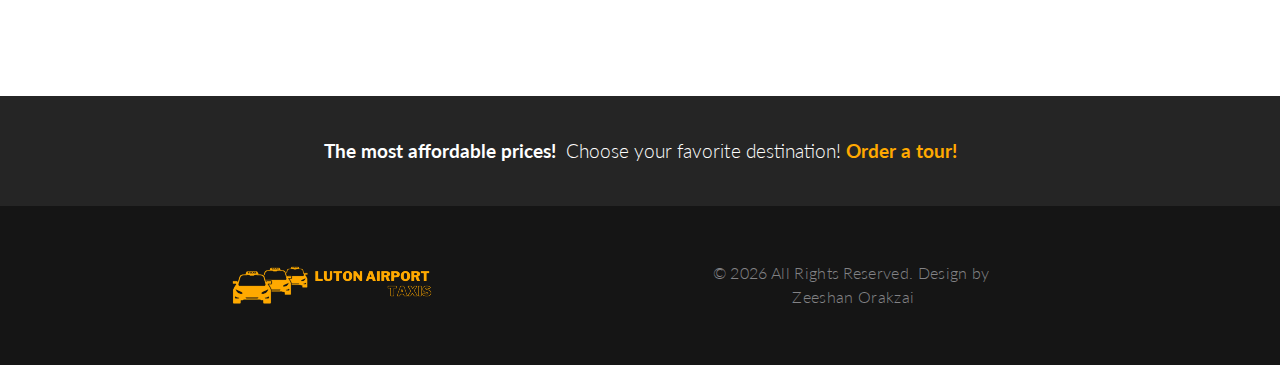
==== commit dd9a8912: "Update Website Files" ====
--- a/index.html
+++ b/index.html
@@ -3,9 +3,6 @@
   <head>
     <!-- Site Title-->
     <title>Home</title>
-    <meta name="format-detection" content="telephone=no">
-    <meta name="viewport" content="width=device-width, height=device-height, initial-scale=1.0">
-    <meta http-equiv="X-UA-Compatible" content="IE=edge">
     <meta charset="utf-8">
     <link rel="icon" href="images/favicon.ico" type="image/x-icon">
     <!-- Stylesheets -->
@@ -13,548 +10,164 @@
     <link rel="stylesheet" href="css/bootstrap.css">
     <link rel="stylesheet" href="css/style.css">
     <link rel="stylesheet" href="css/fonts.css">
-		<!--[if lt IE 10]>
-    <div style="background: #212121; padding: 10px 0; box-shadow: 3px 3px 5px 0 rgba(0,0,0,.3); clear: both; text-align:center; position: relative; z-index:1;"><a href="http://windows.microsoft.com/en-US/internet-explorer/"><img src="images/ie8-panel/warning_bar_0000_us.jpg" border="0" height="42" width="820" alt="You are using an outdated browser. For a faster, safer browsing experience, upgrade for free today."></a></div>
-    <script src="js/html5shiv.min.js"> </script>
-		<![endif]--> 
   </head>
   <body>
-    <!-- Page preloader-->
-    <div class="page-loader"> 
-      <div class="page-loader-body"> 
-        <div class="preloader-wrapper big active"> 
-          <div class="spinner-layer spinner-blue"> 
-            <div class="circle-clipper left">
-              <div class="circle"> </div>
-            </div>
-            <div class="gap-patch">
-              <div class="circle"> </div>
-            </div>
-            <div class="circle-clipper right">
-              <div class="circle"></div>
-            </div>
-          </div>
-          <div class="spinner-layer spinner-red">
-            <div class="circle-clipper left">
-              <div class="circle"></div>
-            </div>
-            <div class="gap-patch">
-              <div class="circle"> </div>
-            </div>
-            <div class="circle-clipper right">
-              <div class="circle"></div>
-            </div>
-          </div>
-          <div class="spinner-layer spinner-yellow"> 
-            <div class="circle-clipper left">
-              <div class="circle"></div>
-            </div>
-            <div class="gap-patch">
-              <div class="circle"></div>
-            </div>
-            <div class="circle-clipper right">
-              <div class="circle"> </div>
-            </div>
-          </div>
-          <div class="spinner-layer spinner-green"> 
-            <div class="circle-clipper left">
-              <div class="circle"></div>
-            </div>
-            <div class="gap-patch">
-              <div class="circle"></div>
-            </div>
-            <div class="circle-clipper right">
-              <div class="circle"></div>
-            </div>
-          </div>
-        </div>
-      </div>
-    </div>
-    <!-- Page-->
     <div class="page">
-      <!-- Page Header-->
-      <header class="section page-header">
-        <!-- RD Navbar-->
-        <div class="rd-navbar-wrap rd-navbar-corporate">
-          <nav class="rd-navbar" data-layout="rd-navbar-fixed" data-sm-layout="rd-navbar-fixed" data-md-layout="rd-navbar-fixed" data-md-device-layout="rd-navbar-fixed" data-lg-layout="rd-navbar-fullwidth" data-xl-layout="rd-navbar-static" data-lg-device-layout="rd-navbar-fixed" data-xl-device-layout="rd-navbar-static" data-md-stick-up-offset="130px" data-lg-stick-up-offset="100px" data-stick-up="true" data-sm-stick-up="true" data-md-stick-up="true" data-lg-stick-up="true" data-xl-stick-up="true">
-            <div class="rd-navbar-collapse-toggle" data-rd-navbar-toggle=".rd-navbar-collapse"><span></span></div>
-            <div class="rd-navbar-top-panel rd-navbar-collapse novi-background">
-              <div class="rd-navbar-top-panel-inner">
-                <ul class="list-inline">
-                  <li class="box-inline list-inline-item"><span class="icon novi-icon icon-md-smaller icon-secondary mdi mdi-phone"></span>
-                    <ul class="list-comma">
-                      <li><a href="tel:#">1-800-1234-567</a></li>
-                      <li><a href="tel:#">1-800-6780-345</a></li>
+    <!-- Page Header-->
+        <header class="section page-header">
+            <div class="rd-navbar-wrap rd-navbar-corporate">
+                <nav class="rd-navbar" data-layout="rd-navbar-fixed" data-sm-layout="rd-navbar-fixed" data-md-layout="rd-navbar-fixed" data-md-device-layout="rd-navbar-fixed" data-lg-layout="rd-navbar-fullwidth" data-xl-layout="rd-navbar-static" data-lg-device-layout="rd-navbar-fixed" data-xl-device-layout="rd-navbar-static" data-md-stick-up-offset="130px" data-lg-stick-up-offset="100px" data-stick-up="true" data-sm-stick-up="true" data-md-stick-up="true" data-lg-stick-up="true" data-xl-stick-up="true">
+                  <div class="rd-navbar-collapse-toggle" data-rd-navbar-toggle=".rd-navbar-collapse"><span></span></div>
+            <div class="rd-navbar-inner">
+                <!-- RD Navbar Panel-->
+                <div class="rd-navbar-panel">
+                  <!-- RD Navbar Toggle-->
+                  <button class="rd-navbar-toggle" data-rd-navbar-toggle=".rd-navbar-nav-wrap"><span></span></button>
+                  <!-- RD Navbar Brand-->
+                  <div class="rd-navbar-brand"><a class="brand-name" href="index.html"><img class="logo-default" src="images/Banners/LutonLogo.png" alt="" width="208" height="46"/><img class="logo-inverse" src="images/logo-inverse-208x46.png" alt="" width="208" height="46"/></a></div>
+                </div>
+                <div class="rd-navbar-aside-center">
+                  <div class="rd-navbar-nav-wrap">
+                    <!-- RD Navbar Nav-->
+                    <ul class="rd-navbar-nav">
+                      <li class="active"><a href="index.html">Home</a>
+                      </li>
+                      <li><a href="about-us.html">About Us</a>
+                      </li>
+                      <li><a href="contacts.html">Airport</a>
+                      </li>
+                      <li><a href="contacts.html">Areas</a>
+                      </li>
+                      <li><a href="contacts.html">Contacts</a>
+                      </li>
+
                     </ul>
-                  </li>
-                  <li class="box-inline list-inline-item"><span class="icon novi-icon icon-md-smaller icon-secondary mdi mdi-map-marker"></span><a href="#">2130 Fulton Street, San Diego, CA 94117-1080 USA</a></li>
-                  <li class="box-inline list-inline-item"><span class="icon novi-icon icon-md-smaller icon-secondary mdi mdi-email"></span><a href="mailto:#">mail@demolink.org</a></li>
-                </ul>
-                <ul class="list-inline">
-                  <li class="list-inline-item"><a class="icon novi-icon icon-sm-bigger icon-gray-1 mdi mdi-facebook" href="#"></a></li>
-                  <li class="list-inline-item"><a class="icon novi-icon icon-sm-bigger icon-gray-1 mdi mdi-twitter" href="#"></a></li>
-                  <li class="list-inline-item"><a class="icon novi-icon icon-sm-bigger icon-gray-1 mdi mdi-instagram" href="#"></a></li>
-                  <li class="list-inline-item"><a class="icon novi-icon icon-sm-bigger icon-gray-1 mdi mdi-google-plus" href="#"></a></li>
-                  <li class="list-inline-item"><a class="icon novi-icon icon-sm-bigger icon-gray-1 mdi mdi-linkedin" href="#"></a></li>
-                </ul>
-              </div>
-              <div class="rd-navbar-top-panel-inner"><a class="button button-sm button-secondary button-nina" href="https://www.templatemonster.com/website-templates/62466.html" target="_blank">buy template now</a></div>
-            </div>
-            <div class="rd-navbar-inner">
-              <!-- RD Navbar Panel-->
-              <div class="rd-navbar-panel">
-                <!-- RD Navbar Toggle-->
-                <button class="rd-navbar-toggle" data-rd-navbar-toggle=".rd-navbar-nav-wrap"><span></span></button>
-                <!-- RD Navbar Brand-->
-                <div class="rd-navbar-brand"><a class="brand-name" href="index.html"><img class="logo-default" src="images/logo-default-208x46.png" alt="" width="208" height="46"/><img class="logo-inverse" src="images/logo-inverse-208x46.png" alt="" width="208" height="46"/></a></div>
-              </div>
-              <div class="rd-navbar-aside-center">
-                <div class="rd-navbar-nav-wrap">
-                  <!-- RD Navbar Nav-->
-                  <ul class="rd-navbar-nav">
-                    <li class="active"><a href="index.html">Home</a>
-                    </li>
-                    <li><a href="about-us.html">About Us</a>
-                    </li>
-                    <li><a href="contacts.html">Airport</a>
-                    </li>
-                    <li><a href="contacts.html">Areas</a>
-                    </li>
-                    <li><a href="contacts.html">Contacts</a>
-                    </li>
-                    <li><a href="typography.html">Fleet</a>
-                    </li>
-                  </ul>
-                </div>
-              </div>
-              <div class="rd-navbar-aside-right"><a class="button button-sm button-secondary button-nina" href="#">Book a tour now</a></div>
-            </div>
-          </nav>
-        </div>
-      </header>
-      <section class="section">
-        <div class="swiper-form-wrap">
-          <!-- Swiper-->
-          <div class="swiper-container swiper-slider swiper-slider_height-1 swiper-align-left swiper-align-left-custom context-dark bg-gray-darker" data-loop="false" data-autoplay="5500" data-simulate-touch="false" data-slide-effect="fade">
-            <div class="swiper-wrapper">
-              <div class="swiper-slide" data-slide-bg="images/swiper-slide-1.jpg">
-                <div class="swiper-slide-caption">
-                  <div class="container container-bigger swiper-main-section">
-                    <div class="row row-fix justify-content-sm-center justify-content-md-start">
-                      <div class="col-md-6 col-lg-5 col-xl-4 col-xxl-5">
-                        <h3>Hundreds of Amazing Destinations</h3>
-                        <div class="divider divider-decorate"></div>
-                        <p class="text-spacing-sm">We offer a variety of destinations to travel to, ranging from exotic to some extreme ones. They include very popular countries and cities like Paris, Rio de Janeiro, Cairo and a lot of others.</p><a class="button button-default-outline button-nina button-sm" href="#">learn more</a>
-                      </div>
-                    </div>
                   </div>
                 </div>
+                <div class="rd-navbar-aside-right"><a class="button button-sm button-secondary button-nina" href="#">Book a tour now</a></div>
               </div>
-              <div class="swiper-slide" data-slide-bg="images/swiper-slide-2.jpg">
-                <div class="swiper-slide-caption">
-                  <div class="container container-bigger swiper-main-section">
-                    <div class="row row-fix justify-content-sm-center justify-content-md-start">
-                      <div class="col-md-6 col-lg-5 col-xl-4 col-xxl-5">
-                        <h3>The Trip of Your Dream</h3>
-                        <div class="divider divider-decorate"></div>
-                        <p class="text-spacing-sm">Our travel agency is ready to offer you an exciting vacation that is designed to fit your own needs and wishes. Whether it’s an exotic cruise or a trip to your favorite resort, you will surely have the best experience.</p><a class="button button-default-outline button-nina button-sm" href="#">learn more</a>
-                      </div>
+            </nav>
+            </div>
+        </header>
+
+        <section class="section">
+            <img src="images/Banners/LutonAirportTaxi.jpg" alt="">
+        </section>
+
+        <section class="section section-variant-1 bg-default novi-background bg-cover"> 
+            <div class="container container-wide">
+              <div class="row row-fix justify-content-xl-end row-30 text-center text-xl-left">
+                <div class="col-xl-8">
+                  <div class="parallax-text-wrap">
+                    <h3>Our Best Tours</h3><span class="parallax-text">Luton Airport</span>
+                  </div>
+                  <hr class="divider divider-decorate">
+                </div>
+                <div class="col-xl-3 text-xl-right"><a class="button button-secondary button-nina" href="#">view all tours</a></div>
+              </div>
+              <div class="row row-50">
+                <div class="col-md-6 col-xl-4">
+                  <article class="event-default-wrap">
+                    <div class="event-default">
+                      <figure class="event-default-image"><img src="images/Banners/LutonAirportTransfers.jpg" alt="" width="570" height="370"/>
+                      </figure>
+                      <!-- <div class="event-default-caption"><a class="button button-xs button-secondary button-nina" href="#">learn more</a></div> -->
                     </div>
-                  </div>
+                    <div class="event-default-inner">
+                      <h5><a class="event-default-title" href="#">Luton Airport Taxis</a></h5>
+                    </div>
+                  </article>
                 </div>
-              </div>
-              <div class="swiper-slide" data-slide-bg="images/swiper-slide-3.jpg">
-                <div class="swiper-slide-caption">
-                  <div class="container container-bigger swiper-main-section">
-                    <div class="row row-fix justify-content-sm-center justify-content-md-start">
-                      <div class="col-md-6 col-lg-5 col-xl-4 col-xxl-5">
-                        <h3>unique Travel Insights</h3>
-                        <div class="divider divider-decorate"></div>
-                        <p class="text-spacing-sm">Our team is ready to provide you with unique weekly travel insights that include photos, videos, and articles about untravelled tourist paths. We know everything about the places you’ve never been to!</p><a class="button button-default-outline button-nina button-sm" href="#">learn more</a>
-                      </div>
+                <div class="col-md-6 col-xl-4">
+                  <article class="event-default-wrap">
+                    <div class="event-default">
+                      <figure class="event-default-image"><img src="images/Banners/HeathrowAirportTransfers.jpg" alt="" width="570" height="370"/>
+                      </figure>
+                      <div class="event-default-caption"><a class="button button-xs button-secondary button-nina" href="#">learn more</a></div>
                     </div>
-                  </div>
+                    <div class="event-default-inner">
+                      <h5><a class="event-default-title" href="#">Heathrow Airport Transfers</a></h5>
+                    </div>
+                  </article>
+                </div>
+                <div class="col-md-6 col-xl-4">
+                  <article class="event-default-wrap">
+                    <div class="event-default">
+                      <figure class="event-default-image"><img src="images/Banners/LondonCityAirportTransfers.jpg" alt="" width="570" height="370"/>
+                      </figure>
+                      <div class="event-default-caption"><a class="button button-xs button-secondary button-nina" href="#">learn more</a></div>
+                    </div>
+                    <div class="event-default-inner">
+                      <h5><a class="event-default-title" href="#">London City Airport Transfers</a></h5>
+                    </div>
+                  </article>
+                </div>
+                <div class="col-md-6 col-xl-4">
+                  <article class="event-default-wrap">
+                    <div class="event-default">
+                      <figure class="event-default-image"><img src="images/Banners/StanstedAirportTransfers.jpg" alt="" width="570" height="370"/>
+                      </figure>
+                      <div class="event-default-caption"><a class="button button-xs button-secondary button-nina" href="#">learn more</a></div>
+                    </div>
+                    <div class="event-default-inner">
+                      <h5><a class="event-default-title" href="#">Standsted Airport Transfers</a></h5>
+                    </div>
+                  </article>
+                </div>
+                <div class="col-md-6 col-xl-4">
+                  <article class="event-default-wrap">
+                    <div class="event-default">
+                      <figure class="event-default-image"><img src="images/Banners/BirminghamAirportTransfers.jpg" alt="" width="570" height="370"/>
+                      </figure>
+                      <div class="event-default-caption"><a class="button button-xs button-secondary button-nina" href="#">learn more</a></div>
+                    </div>
+                    <div class="event-default-inner">
+                      <h5><a class="event-default-title" href="#">Birmingham Airport Transfers</a></h5>
+                    </div>
+                  </article>
+                </div>
+                <div class="col-md-6 col-xl-4">
+                  <article class="event-default-wrap">
+                    <div class="event-default">
+                      <figure class="event-default-image"><img src="images/Banners/ManchesterAirportTransfers.jpg" alt="" width="570" height="370"/>
+                      </figure>
+                      <div class="event-default-caption"><a class="button button-xs button-secondary button-nina" href="#">learn more</a></div>
+                    </div>
+                    <div class="event-default-inner">
+                      <h5><a class="event-default-title" href="#">Manchester Airport Transfers</a></h5>
+                    </div>
+                  </article>
                 </div>
               </div>
             </div>
-            <!-- Swiper controls-->
-            <div class="swiper-pagination-wrap">
-              <div class="container container-bigger">
-                <div class="row">
-                  <div class="col-sm-12">
-                    <div class="swiper-pagination"></div>
-                  </div>
-                </div>
-              </div>
-            </div>
-          </div>
-          <div class="container container-bigger form-request-wrap form-request-wrap-modern">
-            <div class="row row-fix justify-content-sm-center justify-content-lg-end">
-              <div class="col-lg-6 col-xxl-5">
-                <div class="form-request form-request-modern bg-gray-lighter novi-background">
-                  <h4>Find your Tour</h4>
-                  <!-- RD Mailform-->
-                  <form class="rd-mailform form-fix">
-                    <div class="row row-20 row-fix">
-                      <div class="col-sm-12">
-                        <label class="form-label-outside">From</label>
-                        <div class="form-wrap form-wrap-inline">
-                          <select class="form-input select-filter" data-placeholder="All" data-minimum-results-for-search="Infinity" name="city">
-                            <option value="1">New York</option>
-                            <option value="2">Lisbon</option>
-                            <option value="3">Stockholm</option>
-                          </select>
-                        </div>
-                      </div>
-                      <div class="col-sm-12">
-                        <label class="form-label-outside">To</label>
-                        <div class="form-wrap form-wrap-inline">
-                          <select class="form-input select-filter" data-placeholder="All" data-minimum-results-for-search="Infinity" name="city">
-                            <option value="1">Chicago</option>
-                            <option value="2">Madrid</option>
-                            <option value="3">Paris</option>
-                          </select>
-                        </div>
-                      </div>
-                      <div class="col-sm-12 col-lg-6">
-                        <label class="form-label-outside">Depart Date</label>
-                        <div class="form-wrap form-wrap-validation">
-                          <!-- Select -->
-                          <input class="form-input" id="dateForm" name="date" type="text" data-time-picker="date">
-                          <label class="form-label" for="dateForm">Choose the date</label>
-                          <!--select.form-input.select-filter(data-placeholder="All", data-minimum-results-for-search="Infinity",  name='city')-->
-                          <!--  option(value="1") Choose the date-->
-                          <!--  option(value="2") Primary-->
-                          <!--  option(value="3") Middle-->
-                        </div>
-                      </div>
-                      <div class="col-sm-12 col-lg-6">
-                        <label class="form-label-outside">Duration</label>
-                        <div class="form-wrap form-wrap-validation">
-                          <!-- Select 2-->
-                          <select class="form-input select-filter" data-placeholder="All" data-minimum-results-for-search="Infinity" name="city">
-                            <option value="1">Any length</option>
-                            <option value="2">2 days</option>
-                            <option value="3">3 days</option>
-                            <option value="4">4 days</option>
-                          </select>
-                        </div>
-                      </div>
-                      <div class="col-lg-6">
-                        <label class="form-label-outside">Adults</label>
-                        <div class="form-wrap form-wrap-modern">
-                          <input class="form-input input-append" id="form-element-stepper" type="number" min="0" max="300" value="2">
-                        </div>
-                      </div>
-                      <div class="col-lg-6">
-                        <label class="form-label-outside">Children</label>
-                        <div class="form-wrap form-wrap-modern">
-                          <input class="form-input input-append" id="form-element-stepper-1" type="number" min="0" max="300" value="0">
-                        </div>
-                      </div>
-                    </div>
-                    <div class="form-wrap form-button">
-                      <button class="button button-block button-secondary" type="submit">search flight</button>
-                    </div>
-                  </form>
-                </div>
-              </div>
-            </div>
+          </section>
+
+      <!-- CTA Gradient-->
+      <section class="section section-xs text-center bg-gray-700 novi-background bg-cover">
+        <div class="container container-wide">
+          <div class="box-cta-thin">
+            <p class="big"><strong>The most affordable prices!  </strong>&nbsp;<span>Choose your favorite destination!</span>&nbsp;<a class="link-bold" href="#">Order a tour! </a></p>
           </div>
         </div>
       </section>
-
-      <section class="section section-variant-1 bg-default novi-background bg-cover"> 
-        <div class="container container-wide">
-          <div class="row row-fix justify-content-xl-end row-30 text-center text-xl-left">
-            <div class="col-xl-8">
-              <div class="parallax-text-wrap">
-                <h3>Our Best Tours</h3><span class="parallax-text">Hot tours</span>
-              </div>
-              <hr class="divider divider-decorate">
-            </div>
-            <div class="col-xl-3 text-xl-right"><a class="button button-secondary button-nina" href="#">view all tours</a></div>
-          </div>
-          <div class="row row-50">
-            <div class="col-md-6 col-xl-4">
-              <article class="event-default-wrap">
-                <div class="event-default">
-                  <figure class="event-default-image"><img src="images/landing-private-airlines-01-570x370.jpg" alt="" width="570" height="370"/>
-                  </figure>
-                  <div class="event-default-caption"><a class="button button-xs button-secondary button-nina" href="#">learn more</a></div>
-                </div>
-                <div class="event-default-inner">
-                  <h5><a class="event-default-title" href="#">France, Paris</a></h5><span class="heading-5">from $280</span>
-                </div>
-              </article>
-            </div>
-            <div class="col-md-6 col-xl-4">
-              <article class="event-default-wrap">
-                <div class="event-default">
-                  <figure class="event-default-image"><img src="images/landing-private-airlines-02-570x370.jpg" alt="" width="570" height="370"/>
-                  </figure>
-                  <div class="event-default-caption"><a class="button button-xs button-secondary button-nina" href="#">learn more</a></div>
-                </div>
-                <div class="event-default-inner">
-                  <h5><a class="event-default-title" href="#">USA, Boston</a></h5><span class="heading-5">from $480</span>
-                </div>
-              </article>
-            </div>
-            <div class="col-md-6 col-xl-4">
-              <article class="event-default-wrap">
-                <div class="event-default">
-                  <figure class="event-default-image"><img src="images/landing-private-airlines-03-570x370.jpg" alt="" width="570" height="370"/>
-                  </figure>
-                  <div class="event-default-caption"><a class="button button-xs button-secondary button-nina" href="#">learn more</a></div>
-                </div>
-                <div class="event-default-inner">
-                  <h5><a class="event-default-title" href="#">Italy, Venice</a></h5><span class="heading-5">from $350</span>
-                </div>
-              </article>
-            </div>
-            <div class="col-md-6 col-xl-4">
-              <article class="event-default-wrap">
-                <div class="event-default">
-                  <figure class="event-default-image"><img src="images/landing-private-airlines-04-570x370.jpg" alt="" width="570" height="370"/>
-                  </figure>
-                  <div class="event-default-caption"><a class="button button-xs button-secondary button-nina" href="#">learn more</a></div>
-                </div>
-                <div class="event-default-inner">
-                  <h5><a class="event-default-title" href="#">Spain, Benidorm</a></h5><span class="heading-5">from $350</span>
-                </div>
-              </article>
-            </div>
-            <div class="col-md-6 col-xl-4">
-              <article class="event-default-wrap">
-                <div class="event-default">
-                  <figure class="event-default-image"><img src="images/landing-private-airlines-05-570x370.jpg" alt="" width="570" height="370"/>
-                  </figure>
-                  <div class="event-default-caption"><a class="button button-xs button-secondary button-nina" href="#">learn more</a></div>
-                </div>
-                <div class="event-default-inner">
-                  <h5><a class="event-default-title" href="#">Egypt,  Sharm El Sheikh</a></h5><span class="heading-5">from $520</span>
-                </div>
-              </article>
-            </div>
-            <div class="col-md-6 col-xl-4">
-              <article class="event-default-wrap">
-                <div class="event-default">
-                  <figure class="event-default-image"><img src="images/landing-private-airlines-06-570x370.jpg" alt="" width="570" height="370"/>
-                  </figure>
-                  <div class="event-default-caption"><a class="button button-xs button-secondary button-nina" href="#">learn more</a></div>
-                </div>
-                <div class="event-default-inner">
-                  <h5><a class="event-default-title" href="#">UK, London</a></h5><span class="heading-5">from $600</span>
-                </div>
-              </article>
-            </div>
-          </div>
-        </div>
-      </section>
-
-      <!-- our advantages-->
-      <section class="section section-lg bg-gray-lighter novi-background bg-cover text-center">
-        <div class="container container-wide">
-          <h3>our services</h3>
-          <div class="divider divider-decorate"></div>
-          <div class="row row-50 justify-content-sm-center text-left">
-            <div class="col-sm-10 col-md-6 col-xl-3">
-              <article class="box-minimal box-minimal-border">
-                <div class="box-minimal-icon novi-icon mdi mdi-airplane"></div>
-                <p class="big box-minimal-title">Air Tickets</p>
-                <hr>
-                <div class="box-minimal-text text-spacing-sm">At our travel agency, you can book air tickets to any world destination. We also provide online ticket booking via our website in just a couple of steps.</div>
-              </article>
-            </div>
-            <div class="col-sm-10 col-md-6 col-xl-3">
-              <article class="box-minimal box-minimal-border">
-                <div class="box-minimal-icon novi-icon mdi mdi-map"></div>
-                <p class="big box-minimal-title">Voyages & Cruises</p>
-                <hr>
-                <div class="box-minimal-text text-spacing-sm">Besides regular tours and excursions, we also offer a variety of cruises & sea voyages for different customers looking for awesome experiences.</div>
-              </article>
-            </div>
-            <div class="col-sm-10 col-md-6 col-xl-3">
-              <article class="box-minimal box-minimal-border">
-                <div class="box-minimal-icon novi-icon mdi mdi-city"></div>
-                <p class="big box-minimal-title">Hotel Bookings</p>
-                <hr>
-                <div class="box-minimal-text text-spacing-sm">We offer a wide selection of hotel ranging from 5-star ones to small properties located worldwide so that you could book a hotel you like.</div>
-              </article>
-            </div>
-            <div class="col-sm-10 col-md-6 col-xl-3">
-              <article class="box-minimal box-minimal-border">
-                <div class="box-minimal-icon novi-icon mdi mdi-beach"></div>
-                <p class="big box-minimal-title">Tailored Summer Tours</p>
-                <hr>
-                <div class="box-minimal-text text-spacing-sm">Our agency provides varied tours including tailored summer tours for clients who are searching for an exclusive and memorable vacation.</div>
-              </article>
-            </div>
-          </div>
-        </div>
-      </section>
-
-      <!-- Tips & tricks-->
-      <section class="section section-lg novi-background bg-cover bg-default text-center">
-        <div class="container-wide">
-          <div class="row row-50">
-            <div class="col-sm-12">
-              <h3>Latest News</h3>
-              <div class="divider divider-decorate"></div>
-              <!-- Owl Carousel-->
-              <div class="owl-carousel owl-carousel-team owl-carousel-inset" data-items="1" data-md-items="2" data-xl-items="3" data-stage-padding="15" data-loop="true" data-margin="30" data-mouse-drag="false" data-dots="true" data-autoplay="true">
-                <article class="post-blog"><a class="post-blog-image" href="#"><img src="images/landing-private-airlines-7-570x415.jpg" alt="" width="570" height="415"/></a>
-                  <div class="post-blog-caption">
-                    <div class="post-blog-caption-header">
-                      <ul class="post-blog-tags">
-                        <li><a class="button-tags" href="#">Hotels</a></li>
-                      </ul>
-                      <ul class="post-blog-meta">
-                        <li><span>by</span>&nbsp;<a href="#">Ronald Chen</a></li>
-                      </ul>
-                    </div>
-                    <div class="post-blog-caption-body">
-                      <h5><a class="post-blog-title" href="#">Top 10 Hotels to Stay At: Exclusive Rating by Sealine Travel Experts</a></h5>
-                    </div>
-                    <div class="post-blog-caption-footer">
-                      <time datetime="2019">Feb 27, 2019 at 6:53 pm</time><a class="post-comment" href="#"><span class="icon novi-icon icon-md-middle icon-gray-1 mdi mdi-comment"></span><span>12</span></a>
-                    </div>
-                  </div>
-                </article>
-                <article class="post-blog"><a class="post-blog-image" href="#"><img src="images/landing-private-airlines-8-570x415.jpg" alt="" width="570" height="415"/></a>
-                  <div class="post-blog-caption">
-                    <div class="post-blog-caption-header">
-                      <ul class="post-blog-tags">
-                        <li><a class="button-tags" href="#">Tips</a></li>
-                      </ul>
-                      <ul class="post-blog-meta">
-                        <li><span>by</span>&nbsp;<a href="#">Ronald Chen</a></li>
-                      </ul>
-                    </div>
-                    <div class="post-blog-caption-body">
-                      <h5><a class="post-blog-title" href="#">How to Plan Your Vacation in Advance and Why It’s Beneficial</a></h5>
-                    </div>
-                    <div class="post-blog-caption-footer">
-                      <time datetime="2019">Feb 27, 2019 at 6:53 pm</time><a class="post-comment" href="#"><span class="icon novi-icon icon-md-middle icon-gray-1 mdi mdi-comment"></span><span>12</span></a>
-                    </div>
-                  </div>
-                </article>
-                <article class="post-blog"><a class="post-blog-image" href="#"><img src="images/landing-private-airlines-9-570x415.jpg" alt="" width="570" height="415"/></a>
-                  <div class="post-blog-caption">
-                    <div class="post-blog-caption-header">
-                      <ul class="post-blog-tags">
-                        <li><a class="button-tags" href="#">Traveling</a></li>
-                      </ul>
-                      <ul class="post-blog-meta">
-                        <li><span>by</span>&nbsp;<a href="#">Ronald Chen</a></li>
-                      </ul>
-                    </div>
-                    <div class="post-blog-caption-body">
-                      <h5><a class="post-blog-title" href="#">Your Personal Guide to 5 Best Places to Visit on Earth</a></h5>
-                    </div>
-                    <div class="post-blog-caption-footer">
-                      <time datetime="2019">Feb 27, 2019 at 6:53 pm</time><a class="post-comment" href="#"><span class="icon novi-icon icon-md-middle icon-gray-1 mdi mdi-comment"></span><span>12</span></a>
-                    </div>
-                  </div>
-                </article>
-              </div>
-            </div>
-            <div class="col-12"><a class="button button-secondary button-nina button-offset-lg" href="#">view all blog posts</a></div>
-          </div>
-        </div>
-      </section>
-
-      <section class="section section-lg text-center bg-gray-lighter novi-background bg-cover">
-        <div class="container container-bigger">
-          <h3>testimonials</h3>
-          <div class="divider divider-decorate"></div>
-          <!-- Owl Carousel-->
-          <div class="owl-carousel owl-layout-1" data-items="1" data-dots="true" data-nav="true" data-stage-padding="0" data-loop="true" data-margin="30" data-mouse-drag="false" data-autoplay="true">
-            <article class="quote-boxed">
-              <div class="quote-boxed-aside"><img class="quote-boxed-image" src="images/quote-user-1-210x210.jpg" alt="" width="210" height="210"/>
-              </div>
-              <div class="quote-boxed-main">
-                <div class="quote-boxed-text">
-                  <p>I wanted to thank you very much for planning the trip to France for my boyfriend and me. It was amazing and exceeded my expectations! We had a wonderful time and were very pleased with the accommodations in Paris and Bayeux. Our private/small tour guides were fantastic! I appreciate all the effort to get us to the Eiffel Tower finally. </p>
-                </div>
-                <div class="quote-boxed-meta">
-                  <p class="quote-boxed-cite">Ann McMillan</p>
-                  <p class="quote-boxed-small">Regular Customer</p>
-                </div>
-              </div>
-            </article>
-            <article class="quote-boxed">
-              <div class="quote-boxed-aside"><img class="quote-boxed-image" src="images/quote-user-2-210x210.jpg" alt="" width="210" height="210"/>
-              </div>
-              <div class="quote-boxed-main">
-                <div class="quote-boxed-text">
-                  <p>I had a marvelous time in our travels to Madagascar, Zimbabwe and Botswana, I had just wonderful experiences.I loved the location of the Gorges Camp as I felt like it was only the time we got to see real and rural Africans and how they truly lived. The service was amazing and everyone was very attentive!</p>
-                </div>
-                <div class="quote-boxed-meta">
-                  <p class="quote-boxed-cite">Debra Ortega</p>
-                  <p class="quote-boxed-small">Regular Customer</p>
-                </div>
-              </div>
-            </article>
-            <article class="quote-boxed">
-              <div class="quote-boxed-aside"><img class="quote-boxed-image" src="images/quote-user-3-210x210.jpg" alt="" width="210" height="210"/>
-              </div>
-              <div class="quote-boxed-main">
-                <div class="quote-boxed-text">
-                  <p>Just wanted to say many, many thanks for helping me set up an amazing Costa Rican adventure! My nephew and I had a blast! All of the accommodations were perfect as were the activities that we did (canopy, coffee tour, hikes, fishing, and massages!) We have such fond memories and can't thank you enough!</p>
-                </div>
-                <div class="quote-boxed-meta">
-                  <p class="quote-boxed-cite">Samantha Smith</p>
-                  <p class="quote-boxed-small">Regular Customer</p>
-                </div>
-              </div>
-            </article>
-          </div>
-        </div>
-      </section>
-
-      <section class="section section-md text-center text-md-left bg-gray-700 novi-background bg-cover">
-        <div class="container container-wide">
-          <div class="row row-fix row-50 justify-content-sm-center">
-            <div class="col-xxl-8">
-              <div class="box-cta box-cta-inline">
-                <div class="box-cta-inner">
-                  <h3 class="box-cta-title">Buy a tour without leaving your home</h3>
-                  <p>Using our website, you can book any tour just in a couple of clicks.</p>
-                </div>
-                <div class="box-cta-inner"><a class="button button-secondary button-nina" href="#">Book Now</a></div>
-              </div>
-            </div>
-          </div>
-        </div>
-      </section><a class="section section-banner" href="https://www.templatemonster.com/intense-multipurpose-html-template.html" style="background-image: url(images/banner/background-03-1920x310.jpg); background-image: -webkit-image-set( url(images/banner/background-03-1920x310.jpg) 1x, url(images/banner/background-03-3840x620.jpg) 2x )"><img src="images/banner/foreground-03-1600x310.png" srcset="images/banner/foreground-03-1600x310.png 1x, images/banner/foreground-03-3200x620.png 2x" alt="" width="1600" height="310"></a>
 
       <!-- Footer Minimal-->
       <footer class="section page-footer page-footer-minimal novi-background bg-cover text-center bg-gray-darker">
         <div class="container container-wide">
           <div class="row row-fix justify-content-sm-center align-items-md-center row-30">
-            <div class="col-md-10 col-lg-7 col-xl-4 text-xl-left"><a href="index.html"><img class="inverse-logo" src="images/logo-inverse-208x46.png" alt="" width="208" height="46"/></a></div>
+            <div class="col-md-10 col-lg-7 col-xl-4 text-xl-left"><a href="index.html"><img class="inverse-logo" src="images/Banners/LutonLogo.png" alt="" width="208" height="46"/></a></div>
             <div class="col-md-10 col-lg-7 col-xl-4">
-              <p class="right">&#169;&nbsp;<span class="copyright-year"></span> All Rights Reserved. Design&nbsp;by&nbsp;<a href="https://www.templatemonster.com">TemplateMonster</a></p>
+              <p class="right">&#169;&nbsp;<span class="copyright-year"></span> All Rights Reserved. Design&nbsp;by&nbsp;<a href="#">Zeeshan Orakzai</a></p>
             </div>
-            <div class="col-md-10 col-lg-7 col-xl-4 text-xl-right">
-              <ul class="group-xs group-middle"> 
-                <li><a class="icon novi-icon icon-md-middle icon-circle icon-secondary-5-filled mdi mdi-facebook" href="#"></a></li>
-                <li><a class="icon novi-icon icon-md-middle icon-circle icon-secondary-5-filled mdi mdi-twitter" href="#"></a></li>
-                <li><a class="icon novi-icon icon-md-middle icon-circle icon-secondary-5-filled mdi mdi-instagram" href="#"></a></li>
-                <li><a class="icon novi-icon icon-md-middle icon-circle icon-secondary-5-filled mdi mdi-google" href="#"></a></li>
-                <li><a class="icon novi-icon icon-md-middle icon-circle icon-secondary-5-filled mdi mdi-linkedin" href="#"></a></li>
-              </ul>
-            </div>
+
           </div>
         </div>
       </footer>
     </div>
-    <!-- Global Mailform Output-->
-    <div class="snackbars" id="form-output-global"> </div>
-    <!-- Javascript-->
-    <script src="js/core.min.js"></script>
-    <script src="js/script.js"></script>
-    <!-- coded by barber-->
+        <!-- Global Mailform Output-->
+        <div class="snackbars" id="form-output-global"> </div>
+        <!-- Javascript-->
+        <script src="js/core.min.js"></script>
+        <script src="js/script.js"></script>
   </body>
-</html>+  </html>--- a/css/style.css
+++ b/css/style.css
@@ -1,18042 +1,18042 @@
-/*
-*
-* Trunk version 1.2.2
-*
-*/-/**
-* Template Style
-*
-* [Table of contents]
-*   1. Custom styles
-*     1.1 Main Styles
-*     1.2 Typography
-*     1.3 Backgrounds
-*     1.4 Colors
-*     1.5 Main layout
-*
-*   2. Components
-*     2.1  Preloader
-*     2.2  Backgrounds
-*     2.3  Blogs
-*     2.4  Boxes
-*     2.5  Breadcrumbs
-*     2.6  Buttons
-*     2.7  Call To Action
-*     2.8  Cards
-*     2.9  Comments
-*     2.10 Event lightbox
-*     2.11 Footers
-*     2.12 Forms
-*     2.13 Gallery Item
-*     2.14 Icons
-*     2.15 Links
-*     2.16 Lists
-*     2.17 Modals-custom
-*     2.18 Navigation
-*     2.19 Pagination-custom
-*     2.20 Panel-custom
-*     2.21 Posts
-*     2.22 Pricing
-*     2.23 Quotes
-*     2.24 Snackbars
-*     2.25 Tables
-*     2.26 Team
-*     2.27 Thumbnails
-*     2.28 Time-line
-*     2.29 Tooltip
-*     2.30 Shop
-*
-*   3. Helpers
-*     3.1 Text Alignment
-*     3.2 Footer Backgrounds
-*     3.3 Text Styling
-*     3.4 Visibility Responsive
-*     3.5 Groups
-*     3.6 Sections
-*     3.7 Offsets
-*     3.8 Builder Classmap
-*     3.9 Decorations
-*     3.10 Grid Modules
-*
-*   4. Modules
-*     4.1 Flex grid
-*     4.2 Unit-responsive
-*
-*   5 Plugins
-*     5.1  Animate
-*     5.2  Books
-*     5.3  Bg-Video
-*     5.4  Bootstrap-Material Datetimepicker
-*     5.5  Countdown
-*     5.6  Counter
-*     5.7  C3 Charts
-*     5.8  Isotope
-*     5.9  Owl Carousel
-*     5.10 Rd Navbar
-*     5.11 Rd Parallax
-*     5.12 Rd Google Map
-*     5.13 Rd Search
-*     5.14 Ui To Top
-*     5.15 Tabs
-*     5.16 Progress Bars
-*     5.17 Jquery Circle Progress
-*     5.18 Timecircles
-*     5.19 Swiper
-*     5.20 Slick
-*     5.21 Select2
-*     5.22 Scrollbar
-*     5.23 Style Switcher
-*     5.24 Lightgallery
-*     5.25 Parallax Js
-*     5.26 Jplayer
-*     5.27 Jquery.Fs.Stepper
-*     5.28 Instafeed
-*     5.29 Twitter
-*     5.30 Typed Text
-*     5.31 Mfp
-*     5.31 Way-Point
-*
-*   6. Fonts
-*     6.1 MDI
-*     6.2 FL Bigmug Line
-**/-.bg-gradient.bg-secondary-2 {-	background-image: -moz-linear-gradient(-39deg, #6d0eb1 59%, #080ab4 100%);-	/* FF3.6-15 */-	background-image: -webkit-linear-gradient(-39deg, #6d0eb1 59%, #080ab4 100%);-	/* Chrome10-25,Safari5.1-6 */-	background-image: linear-gradient(135deg, #6d0eb1 59%, #080ab4 100%);-	/* W3C, IE10+, FF16+, Chrome26+, Opera12+, Safari7+ */-	filter: progid:DXImageTransform.Microsoft.gradient(startColorstr='#6d0eb1', endColorstr='#080ab4', GradientType=1);-}--a:focus,-button:focus {-	outline: none !important;-}--button::-moz-focus-inner {-	border: 0;-}--*:focus {-	outline: none;-}--blockquote {-	padding: 0;-	margin: 0;-}--input,-button,-select,-textarea {-	outline: none;-}--label {-	margin-bottom: 0;-}--p {-	margin: 0;-}--ul,-ol {-	list-style: none;-	padding: 0;-	margin: 0;-}--ul li,-ol li {-	display: block;-}--dl {-	margin: 0;-}--dt,-dd {-	line-height: inherit;-}--dt {-	font-weight: inherit;-}--dd {-	margin-bottom: 0;-}--cite {-	font-style: normal;-}--form {-	margin-bottom: 0;-}--blockquote {-	padding-left: 0;-	border-left: 0;-}--address {-	margin-top: 0;-	margin-bottom: 0;-}--figure {-	margin-bottom: 0;-}--html p a:hover {-	text-decoration: none;-}--/*
-*
-* Main Styles
-* ==================================================
-*/-/**
-* Body
-*/-body {-	font-family: "Lato", -apple-system, BlinkMacSystemFont, "Segoe UI", Roboto, "Helvetica Neue", Arial, sans-serif;-	font-weight: 300;-	font-size: 15px;-	line-height: 1.6;-	color: #838386;-	background-color: #ffffff;-	-webkit-text-size-adjust: none;-	-webkit-font-smoothing: subpixel-antialiased;-}--@media (min-width: 992px) {-	body {-		font-size: 16px;-		line-height: 1.55556;-	}-}--@media (min-width: 1600px) {-	body {-		font-size: 18px;-	}-}--/**
-* Links
-*/-a {-	color: #ffa900;-	text-decoration: none;-	transition: .25s;-}--a:hover, a:focus {-	color: #b37600;-	text-decoration: underline;-	outline: none;-}--a[href*='callto'], a[href*='mailto'] {-	white-space: nowrap;-}--.privacy-link {-	display: inline-block;-}--.link-hover {-	color: #b37600;-}--.link-press {-	color: #b37600;-}--.hidden {-	display: none;-}--img {-	display: inline-block;-	max-width: 100%;-	height: auto;-}--hr {-	border-color: #dfe1ea;-	margin-bottom: 0;-}--/*
-*
-* Typography
-* ==================================================
-*/-h1, h2, h3, h4, h5, h6, [class^='heading-'] {-	margin-top: 0;-	margin-bottom: 0;-	font-family: "Oswald", Helvetica, Arial, sans-serif;-	font-weight: 400;-	text-transform: uppercase;-	color: #151515;-}--h1 a, h2 a, h3 a, h4 a, h5 a, h6 a, [class^='heading-'] a {-	display: inline;-	color: inherit;-	transition: .3s all ease;-}--h1 a:hover, h2 a:hover, h3 a:hover, h4 a:hover, h5 a:hover, h6 a:hover, [class^='heading-'] a:hover {-	color: #2c20c0;-	text-decoration: none;-}--a {-	display: inline-block;-}--a:hover, a:focus {-	text-decoration: none;-}--h1,-.heading-1 {-	font-size: 34px;-	line-height: 1.2;-	letter-spacing: 0.12em;-}--@media (min-width: 768px) {-	h1,-	.heading-1 {-		font-size: 42px;-		line-height: 1.45;-	}-}--@media (min-width: 1200px) {-	h1,-	.heading-1 {-		font-size: 60px;-	}-}--@media (min-width: 1600px) {-	h1,-	.heading-1 {-		font-size: 80px;-	}-}--h2,-.heading-2 {-	font-family: "Lato", -apple-system, BlinkMacSystemFont, "Segoe UI", Roboto, "Helvetica Neue", Arial, sans-serif;-	font-size: 28px;-	line-height: 1.2;-	text-transform: none;-}--@media (min-width: 768px) {-	h2,-	.heading-2 {-		font-size: 34px;-		line-height: 1.26923;-	}-}--@media (min-width: 1200px) {-	h2,-	.heading-2 {-		font-size: 36px;-	}-}--@media (min-width: 1600px) {-	h2,-	.heading-2 {-		font-size: 52px;-	}-}--.heading-2 {-	font-weight: 300;-}--h3,-.heading-3 {-	font-size: 24px;-	line-height: 1.45;-	letter-spacing: 0.06em;-}--@media (min-width: 768px) {-	h3,-	.heading-3 {-		font-size: 28px;-	}-}--@media (min-width: 1200px) {-	h3,-	.heading-3 {-		font-size: 34px;-		line-height: 1.375;-	}-}--@media (min-width: 1600px) {-	h3,-	.heading-3 {-		font-size: 48px;-	}-}--.h3-alternate {-	font-size: 24px;-	line-height: 1.45;-	color: #29293a;-}--@media (min-width: 768px) {-	.h3-alternate {-		font-size: 28px;-	}-}--@media (min-width: 1600px) {-	.h3-alternate {-		font-size: 42px;-	}-}--h4,-.heading-4 {-	font-size: 21px;-	line-height: 1.35;-	letter-spacing: 0.06em;-}--@media (min-width: 768px) {-	h4,-	.heading-4 {-		font-size: 26px;-		line-height: 1.42857;-	}-}--@media (min-width: 1600px) {-	h4,-	.heading-4 {-		font-size: 28px;-	}-}--h5,-.heading-5 {-	font-family: "Lato", -apple-system, BlinkMacSystemFont, "Segoe UI", Roboto, "Helvetica Neue", Arial, sans-serif;-	font-weight: 400;-	font-size: 19px;-	line-height: 1.5;-	text-transform: none;-}--@media (min-width: 768px) {-	h5,-	.heading-5 {-		line-height: 1.41667;-	}-}--@media (min-width: 1600px) {-	h5,-	.heading-5 {-		font-size: 24px;-	}-}--.heading-5 {-	font-weight: 300;-}--h6,-.heading-6 {-	font-size: 17px;-	line-height: 1.5;-	letter-spacing: 0.12em;-}--@media (min-width: 768px) {-	h6,-	.heading-6 {-		font-size: 19px;-		line-height: 1.5;-	}-}--@media (min-width: 1600px) {-	h6,-	.heading-6 {-		font-size: 24px;-	}-}--.big,-.custom-subtitle {-	font-size: 18px;-}--@media (min-width: 768px) {-	.big,-	.custom-subtitle {-		font-size: 19px;-	}-}--@media (min-width: 1600px) {-	.big,-	.custom-subtitle {-		font-size: 24px;-	}-}--.bigger {-	font-weight: 400;-}--@media (min-width: 992px) {-	.bigger {-		font-size: 20px;-	}-}--@media (min-width: 1200px) {-	.bigger {-		font-size: 24px;-	}-}--small,-.small {-	display: block;-	font-size: 12px;-}--mark,-.mark {-	color: #ffffff;-	background-color: #2c20c0;-	padding: .1em .5em;-}--@media (max-width: 767px) {-	.image-responsive {-		width: 100%;-		max-width: 340px;-		margin-left: auto;-		margin-right: auto;-	}-}--/*
-*
-* Colors
-* ==================================================
-*/-.page .text-primary {-	color: #2c20c0;-}--.page .text-secondary {-	color: #ffa900;-}--.page .text-secondary-3 {-	color: #080ab4;-}--.page .text-gray-1 {-	color: #dfe1ea;-}--.page .text-gray-light {-	color: #838386;-}--.page .text-gray-4 {-	color: #d8dae2;-}--.page .text-gray-darker {-	color: #29293a;-}--.page a.text-secondary-1, .page a.text-secondary-1:focus, .page a.text-secondary-1:active {-	color: inherit;-}--.page a.text-secondary-1:hover {-	color: #ffec17;-}--.page a.text-gray-darker {-	color: #29293a;-}--.page a.text-gray-darker:hover {-	color: #2c20c0;-}--/*
-*
-* Main layout
-* ==================================================
-*/-.page {-	position: relative;-	overflow: hidden;-	min-height: 100vh !important;-}--.page-header {-	position: relative;-	padding: 0;-	margin: 0;-	border-bottom: none;-}--.frame-header {-	width: 100%;-	height: 500px;-	outline: none;-	border: 0;-}--@media (min-width: 992px) {-	.frame-header {-		height: 650px;-	}-}--@media (min-width: 1600px) {-	.frame-header {-		height: 730px;-	}-}--.fullwidth-page {-	position: relative;-	min-height: calc( 100vh - 56px);-	display: flex;-	align-items: stretch;-}--.fullwidth-page-inner {-	display: flex;-	flex-wrap: wrap;-	align-items: flex-end;-	width: 100%;-}--.fullwidth-page-inner > * {-	position: relative;-	width: 100%;-}--.fullwidth-page:before {-	position: absolute;-	top: 0;-	bottom: 0;-	left: 0;-	right: 0;-	content: "";-	display: inline-block;-	background-color: rgba(0, 0, 0, 0.4);-}--@media (min-width: 992px) {-	.desktop .fullwidth-page {-		min-height: 100vh;-	}-	.desktop .fullwidth-page > *:nth-child(1) {-		padding-top: 180px;-	}-}--@media (min-width: 1600px) {-	.desktop .fullwidth-page > *:nth-child(1) {-		padding-top: 90px;-	}-}--.fullwidth-page .page-footer p.right a:hover {-	color: #ffa900;-}--.fullwidth-page * + .button {-	margin-top: 30px;-}--@media (min-width: 992px) {-	.fullwidth-page {-		min-height: 100vh;-	}-}--@media (min-width: 1600px) {-	.fullwidth-page * + .breadcrumbs-custom-title {-		margin-top: 25px;-	}-	.fullwidth-page .heading-1 + p {-		margin-top: 33px;-	}-	.fullwidth-page .button {-		margin-top: 50px;-	}-	.fullwidth-page * + .countdown-wrap,-	.fullwidth-page .countdown-wrap + * {-		margin-top: 40px;-	}-}--.ie-10 .fullwidth-page .fullwidth-page-inner,-.ie-11 .fullwidth-page .fullwidth-page-inner,-.ie-edge .fullwidth-page .fullwidth-page-inner {-	min-height: 100vh;-}--@media (min-width: 1800px) {-	.image-position-01 {-		margin-top: 10px;-		margin-bottom: -60px;-	}-}--/**
-* Blick
-*/-.blick-wrap {-	position: relative;-	display: inline-block;-	font-size: 0;-	line-height: 0;-}--.blick-overlay,-.blick-content {-	position: absolute;-}--.blick-overlay {-	top: 0;-	right: 0;-	left: 0;-	bottom: 32.16%;-	background-repeat: no-repeat;-	-webkit-background-size: cover;-	background-size: cover;-}--.blick-overlay[data-blick-overlay='ipad'] {-	background-image: url(../images/blick-01.png);-}--.blick-content {-	position: absolute;-	overflow: hidden;-	top: 4.3%;-	bottom: 39.5%;-	left: 4.1%;-	right: 4.1%;-}--.blick-content img {-	position: absolute;-	top: 0;-	bottom: 0;-	left: 0;-	right: 0;-	object-fit: cover;-	height: 100%;-	width: 100%;-}--.blick-content[data-blick-content='ipad'] {-	top: 5.1%;-	bottom: 5.1%;-	left: 6.9%;-	right: 6.95%;-}--.blick-content[data-blick-content='iphone'] {-	top: 11.2%;-	bottom: 17.7%;-	left: 14.1%;-	right: 17.6%;-}--.ie-10 .blick-wrap > img,-.ie-11 .blick-wrap > img {-	width: 100%;-}--section {-	position: relative;-}--.section-wave {-	position: absolute;-	top: 0;-	transform: translateY(-100%);-	width: 100vw;-	line-height: 0;-	will-change: transform;-}--.ie-10 .section-wave,-.ie-11 .section-wave,-.ie-edge .section-wave {-	top: 1px;-}--.section-wave > svg {-	width: 100vw;-	height: auto;-}--.ie-10 .section-wave > svg,-.ie-11 .section-wave > svg,-.ie-edge .section-wave > svg {-	max-height: 45px;-}--.tablet .section-wave > svg,-.mobile .section-wave > svg {-	max-height: 25px;-}--.audio-gel {-	visibility: hidden;-}--.parallax-text-wrap {-	position: relative;-}--.parallax-text-wrap h3 {-	position: relative;-	z-index: 1;-}--.parallax-text-wrap + * {-	position: relative;-}--.parallax-text {-	position: absolute;-	bottom: -20%;-	left: 0;-	z-index: 0;-	display: none;-	font: 900 36px/1 "Montserrat", sans-serif;-	letter-spacing: .28em;-	text-transform: uppercase;-	white-space: nowrap;-	color: #f7f7f7;-}--@media (min-width: 768px) {-	.parallax-text {-		font-size: 70px;-		bottom: -60%;-		display: block;-	}-}--@media (min-width: 992px) {-	.parallax-text {-		font-size: 100px;-	}-}--@media (min-width: 1200px) {-	.parallax-text {-		font-size: 110px;-		left: -95px;-	}-}--@media (min-width: 1600px) {-	.parallax-text {-		font-size: 150px;-		left: -145px;-	}-}--@media (min-width: 1800px) {-	.parallax-text {-		font-size: 170px;-	}-}--/*
-*
-* Components
-* ==================================================
-*/-/*
-*
-* 2.1  Preloader
-* --------------------------------------------------
-*/-.page-loader {-	position: fixed;-	left: 0;-	top: 0;-	bottom: 0;-	right: 0;-	float: left;-	display: flex;-	justify-content: center;-	align-items: center;-	padding: 20px;-	z-index: 9999999;-	background: #ffffff;-	background-image: linear-gradient(380deg, #fff 50%, #c2c2c3 100%);-	transition: .3s all ease;-}--.page-loader.loaded {-	opacity: 0;-	visibility: hidden;-	z-index: -1;-}--.page-loader.ending {-	display: none;-}--.page-loader .page-loader-body {-	text-align: center;-}--@supports (-webkit-background-clip: text) {-	.page-loader .page-loader-body:before {-		background: linear-gradient(to right, #2c20c0 20%, #ffa900 40%, #ffec17 60%, #2c20c0 80%);-		background-size: 200% auto;-		background-clip: text;-		text-fill-color: transparent;-		-webkit-background-clip: text;-		-webkit-text-fill-color: transparent;-	}-}--.ie-10 .page-loader .page-loader-body:before,-.ie-11 .page-loader .page-loader-body:before {-	color: #ffa900;-	background: none;-}--[data-x-mode="true"] .page-loader {-	display: none !important;-}--.preloader-wrapper {-	display: inline-block;-	font-size: 0;-	position: relative;-	width: 50px;-	height: 50px;-}--.preloader-wrapper.small {-	width: 36px;-	height: 36px;-}--.preloader-wrapper.big {-	width: 64px;-	height: 64px;-}--.preloader-wrapper.active {-	-webkit-animation: container-rotate 1568ms linear infinite;-	animation: container-rotate 1568ms linear infinite;-}--@-webkit-keyframes container-rotate {-	to {-		-webkit-transform: rotate(360deg);-	}-}--@keyframes container-rotate {-	to {-		transform: rotate(360deg);-	}-}--.spinner-layer {-	position: absolute;-	width: 100%;-	height: 100%;-	opacity: 0;-	border-color: #2c20c0;-}--.spinner-blue,-.spinner-blue-only {-	border-color: #2c20c0;-}--.spinner-red,-.spinner-red-only {-	border-color: #ffa900;-}--.spinner-yellow,-.spinner-yellow-only {-	border-color: #ffec17;-}--.spinner-green,-.spinner-green-only {-	border-color: #080ab4;-}--.active .spinner-layer.spinner-blue {-	-webkit-animation: fill-unfill-rotate 5332ms cubic-bezier(0.4, 0, 0.2, 1) infinite both, blue-fade-in-out 5332ms cubic-bezier(0.4, 0, 0.2, 1) infinite both;-	animation: fill-unfill-rotate 5332ms cubic-bezier(0.4, 0, 0.2, 1) infinite both, blue-fade-in-out 5332ms cubic-bezier(0.4, 0, 0.2, 1) infinite both;-}--.active .spinner-layer.spinner-red {-	/* durations: 4 * ARCTIME */-	-webkit-animation: fill-unfill-rotate 5332ms cubic-bezier(0.4, 0, 0.2, 1) infinite both, red-fade-in-out 5332ms cubic-bezier(0.4, 0, 0.2, 1) infinite both;-	animation: fill-unfill-rotate 5332ms cubic-bezier(0.4, 0, 0.2, 1) infinite both, red-fade-in-out 5332ms cubic-bezier(0.4, 0, 0.2, 1) infinite both;-}--.active .spinner-layer.spinner-yellow {-	/* durations: 4 * ARCTIME */-	-webkit-animation: fill-unfill-rotate 5332ms cubic-bezier(0.4, 0, 0.2, 1) infinite both, yellow-fade-in-out 5332ms cubic-bezier(0.4, 0, 0.2, 1) infinite both;-	animation: fill-unfill-rotate 5332ms cubic-bezier(0.4, 0, 0.2, 1) infinite both, yellow-fade-in-out 5332ms cubic-bezier(0.4, 0, 0.2, 1) infinite both;-}--.active .spinner-layer.spinner-green {-	/* durations: 4 * ARCTIME */-	-webkit-animation: fill-unfill-rotate 5332ms cubic-bezier(0.4, 0, 0.2, 1) infinite both, green-fade-in-out 5332ms cubic-bezier(0.4, 0, 0.2, 1) infinite both;-	animation: fill-unfill-rotate 5332ms cubic-bezier(0.4, 0, 0.2, 1) infinite both, green-fade-in-out 5332ms cubic-bezier(0.4, 0, 0.2, 1) infinite both;-}--.active .spinner-layer,-.active .spinner-layer.spinner-blue-only,-.active .spinner-layer.spinner-red-only,-.active .spinner-layer.spinner-yellow-only,-.active .spinner-layer.spinner-green-only {-	/* durations: 4 * ARCTIME */-	opacity: 1;-	-webkit-animation: fill-unfill-rotate 5332ms cubic-bezier(0.4, 0, 0.2, 1) infinite both;-	animation: fill-unfill-rotate 5332ms cubic-bezier(0.4, 0, 0.2, 1) infinite both;-}--@-webkit-keyframes fill-unfill-rotate {-	12.5% {-		-webkit-transform: rotate(135deg);-	}-	/* 0.5 * ARCSIZE */-	25% {-		-webkit-transform: rotate(270deg);-	}-	/* 1   * ARCSIZE */-	37.5% {-		-webkit-transform: rotate(405deg);-	}-	/* 1.5 * ARCSIZE */-	50% {-		-webkit-transform: rotate(540deg);-	}-	/* 2   * ARCSIZE */-	62.5% {-		-webkit-transform: rotate(675deg);-	}-	/* 2.5 * ARCSIZE */-	75% {-		-webkit-transform: rotate(810deg);-	}-	/* 3   * ARCSIZE */-	87.5% {-		-webkit-transform: rotate(945deg);-	}-	/* 3.5 * ARCSIZE */-	to {-		-webkit-transform: rotate(1080deg);-	}-	/* 4   * ARCSIZE */-}--@keyframes fill-unfill-rotate {-	12.5% {-		transform: rotate(135deg);-	}-	/* 0.5 * ARCSIZE */-	25% {-		transform: rotate(270deg);-	}-	/* 1   * ARCSIZE */-	37.5% {-		transform: rotate(405deg);-	}-	/* 1.5 * ARCSIZE */-	50% {-		transform: rotate(540deg);-	}-	/* 2   * ARCSIZE */-	62.5% {-		transform: rotate(675deg);-	}-	/* 2.5 * ARCSIZE */-	75% {-		transform: rotate(810deg);-	}-	/* 3   * ARCSIZE */-	87.5% {-		transform: rotate(945deg);-	}-	/* 3.5 * ARCSIZE */-	to {-		transform: rotate(1080deg);-	}-	/* 4   * ARCSIZE */-}--@-webkit-keyframes blue-fade-in-out {-	from {-		opacity: 1;-	}-	25% {-		opacity: 1;-	}-	26% {-		opacity: 0;-	}-	89% {-		opacity: 0;-	}-	90% {-		opacity: 1;-	}-	100% {-		opacity: 1;-	}-}--@keyframes blue-fade-in-out {-	from {-		opacity: 1;-	}-	25% {-		opacity: 1;-	}-	26% {-		opacity: 0;-	}-	89% {-		opacity: 0;-	}-	90% {-		opacity: 1;-	}-	100% {-		opacity: 1;-	}-}--@-webkit-keyframes red-fade-in-out {-	from {-		opacity: 0;-	}-	15% {-		opacity: 0;-	}-	25% {-		opacity: 1;-	}-	50% {-		opacity: 1;-	}-	51% {-		opacity: 0;-	}-}--@keyframes red-fade-in-out {-	from {-		opacity: 0;-	}-	15% {-		opacity: 0;-	}-	25% {-		opacity: 1;-	}-	50% {-		opacity: 1;-	}-	51% {-		opacity: 0;-	}-}--@-webkit-keyframes yellow-fade-in-out {-	from {-		opacity: 0;-	}-	40% {-		opacity: 0;-	}-	50% {-		opacity: 1;-	}-	75% {-		opacity: 1;-	}-	76% {-		opacity: 0;-	}-}--@keyframes yellow-fade-in-out {-	from {-		opacity: 0;-	}-	40% {-		opacity: 0;-	}-	50% {-		opacity: 1;-	}-	75% {-		opacity: 1;-	}-	76% {-		opacity: 0;-	}-}--@-webkit-keyframes green-fade-in-out {-	from {-		opacity: 0;-	}-	65% {-		opacity: 0;-	}-	75% {-		opacity: 1;-	}-	90% {-		opacity: 1;-	}-	100% {-		opacity: 0;-	}-}--@keyframes green-fade-in-out {-	from {-		opacity: 0;-	}-	65% {-		opacity: 0;-	}-	75% {-		opacity: 1;-	}-	90% {-		opacity: 1;-	}-	100% {-		opacity: 0;-	}-}--/**
- * Patch the gap that appear between the two adjacent div.circle-clipper while the
- * spinner is rotating (appears on Chrome 38, Safari 7.1, and IE 11).
- */-.gap-patch {-	position: absolute;-	top: 0;-	left: 45%;-	width: 10%;-	height: 100%;-	overflow: hidden;-	border-color: inherit;-}--.gap-patch .circle {-	width: 1000%;-	left: -450%;-}--.circle-clipper {-	display: inline-block;-	position: relative;-	width: 50%;-	height: 100%;-	overflow: hidden;-	border-color: inherit;-}--.circle-clipper .circle {-	width: 200%;-	height: 100%;-	border-width: 2px;-	/* STROKEWIDTH */-	border-style: solid;-	border-color: inherit;-	border-bottom-color: transparent !important;-	border-radius: 50%;-	-webkit-animation: none;-	animation: none;-	position: absolute;-	top: 0;-	right: 0;-	bottom: 0;-}--.circle-clipper.left .circle {-	left: 0;-	border-right-color: transparent !important;-	-webkit-transform: rotate(129deg);-	transform: rotate(129deg);-}--.circle-clipper.right .circle {-	left: -100%;-	border-left-color: transparent !important;-	-webkit-transform: rotate(-129deg);-	transform: rotate(-129deg);-}--.active .circle-clipper.left .circle {-	/* duration: ARCTIME */-	-webkit-animation: left-spin 1333ms cubic-bezier(0.4, 0, 0.2, 1) infinite both;-	animation: left-spin 1333ms cubic-bezier(0.4, 0, 0.2, 1) infinite both;-}--.active .circle-clipper.right .circle {-	/* duration: ARCTIME */-	-webkit-animation: right-spin 1333ms cubic-bezier(0.4, 0, 0.2, 1) infinite both;-	animation: right-spin 1333ms cubic-bezier(0.4, 0, 0.2, 1) infinite both;-}--@-webkit-keyframes left-spin {-	from {-		-webkit-transform: rotate(130deg);-	}-	50% {-		-webkit-transform: rotate(-5deg);-	}-	to {-		-webkit-transform: rotate(130deg);-	}-}--@keyframes left-spin {-	from {-		transform: rotate(130deg);-	}-	50% {-		transform: rotate(-5deg);-	}-	to {-		transform: rotate(130deg);-	}-}--@-webkit-keyframes right-spin {-	from {-		-webkit-transform: rotate(-130deg);-	}-	50% {-		-webkit-transform: rotate(5deg);-	}-	to {-		-webkit-transform: rotate(-130deg);-	}-}--@keyframes right-spin {-	from {-		transform: rotate(-130deg);-	}-	50% {-		transform: rotate(5deg);-	}-	to {-		transform: rotate(-130deg);-	}-}--#spinnerContainer.cooldown {-	/* duration: SHRINK_TIME */-	-webkit-animation: container-rotate 1568ms linear infinite, fade-out 400ms cubic-bezier(0.4, 0, 0.2, 1);-	animation: container-rotate 1568ms linear infinite, fade-out 400ms cubic-bezier(0.4, 0, 0.2, 1);-}--@-webkit-keyframes fade-out {-	from {-		opacity: 1;-	}-	to {-		opacity: 0;-	}-}--@keyframes fade-out {-	from {-		opacity: 1;-	}-	to {-		opacity: 0;-	}-}--/**
-* 2.2  Backgrounds
-*/-.context-dark, .bg-gray-darker,-.bg-gray-700,-.bg-image,-.bg-gradient, .bg-secondary-2 {-	color: #ffffff;-}--.context-dark h1, .bg-gray-darker h1, .bg-gray-700 h1, .bg-image h1, .bg-gradient h1, .bg-secondary-2 h1, .context-dark h2, .bg-gray-darker h2, .bg-gray-700 h2, .bg-image h2, .bg-gradient h2, .bg-secondary-2 h2, .context-dark h3, .bg-gray-darker h3, .bg-gray-700 h3, .bg-image h3, .bg-gradient h3, .bg-secondary-2 h3, .context-dark h4, .bg-gray-darker h4, .bg-gray-700 h4, .bg-image h4, .bg-gradient h4, .bg-secondary-2 h4, .context-dark h5, .bg-gray-darker h5, .bg-gray-700 h5, .bg-image h5, .bg-gradient h5, .bg-secondary-2 h5, .context-dark h6, .bg-gray-darker h6, .bg-gray-700 h6, .bg-image h6, .bg-gradient h6, .bg-secondary-2 h6, .context-dark [class^='heading-'], .bg-gray-darker [class^='heading-'], .bg-gray-700 [class^='heading-'], .bg-image [class^='heading-'], .bg-gradient [class^='heading-'], .bg-secondary-2 [class^='heading-'] {-	color: #ffffff;-}--.context-dark .text-gray-light, .bg-gray-darker .text-gray-light, .bg-gray-700 .text-gray-light, .bg-image .text-gray-light, .bg-gradient .text-gray-light, .bg-secondary-2 .text-gray-light {-	color: #dfe1ea;-}--.context-dark .bigger, .bg-gray-darker .bigger, .bg-gray-700 .bigger, .bg-image .bigger, .bg-gradient .bigger, .bg-secondary-2 .bigger {-	color: #dfe1ea;-}--.context-dark .icon-primary, .bg-gray-darker .icon-primary, .bg-gray-700 .icon-primary, .bg-image .icon-primary, .bg-gradient .icon-primary, .bg-secondary-2 .icon-primary {-	color: #ffa900;-}--.context-dark .panel-corporate, .bg-gray-darker .panel-corporate, .bg-gray-700 .panel-corporate, .bg-image .panel-corporate, .bg-gradient .panel-corporate, .bg-secondary-2 .panel-corporate {-	box-shadow: none;-}--.context-dark .box-minimal-light, .bg-gray-darker .box-minimal-light, .bg-gray-700 .box-minimal-light, .bg-image .box-minimal-light, .bg-gradient .box-minimal-light, .bg-secondary-2 .box-minimal-light {-	color: #ededed;-}--.context-dark .box-minimal-light .box-minimal-icon, .bg-gray-darker .box-minimal-light .box-minimal-icon, .bg-gray-700 .box-minimal-light .box-minimal-icon, .bg-image .box-minimal-light .box-minimal-icon, .bg-gradient .box-minimal-light .box-minimal-icon, .bg-secondary-2 .box-minimal-light .box-minimal-icon {-	color: #ffffff;-}--.context-dark .box-minimal-light h1, .bg-gray-darker .box-minimal-light h1, .bg-gray-700 .box-minimal-light h1, .bg-image .box-minimal-light h1, .bg-gradient .box-minimal-light h1, .bg-secondary-2 .box-minimal-light h1, .context-dark .box-minimal-light h2, .bg-gray-darker .box-minimal-light h2, .bg-gray-700 .box-minimal-light h2, .bg-image .box-minimal-light h2, .bg-gradient .box-minimal-light h2, .bg-secondary-2 .box-minimal-light h2, .context-dark .box-minimal-light h3, .bg-gray-darker .box-minimal-light h3, .bg-gray-700 .box-minimal-light h3, .bg-image .box-minimal-light h3, .bg-gradient .box-minimal-light h3, .bg-secondary-2 .box-minimal-light h3, .context-dark .box-minimal-light h4, .bg-gray-darker .box-minimal-light h4, .bg-gray-700 .box-minimal-light h4, .bg-image .box-minimal-light h4, .bg-gradient .box-minimal-light h4, .bg-secondary-2 .box-minimal-light h4, .context-dark .box-minimal-light h5, .bg-gray-darker .box-minimal-light h5, .bg-gray-700 .box-minimal-light h5, .bg-image .box-minimal-light h5, .bg-gradient .box-minimal-light h5, .bg-secondary-2 .box-minimal-light h5, .context-dark .box-minimal-light h6, .bg-gray-darker .box-minimal-light h6, .bg-gray-700 .box-minimal-light h6, .bg-image .box-minimal-light h6, .bg-gradient .box-minimal-light h6, .bg-secondary-2 .box-minimal-light h6, .context-dark .box-minimal-light [class^='heading-'], .bg-gray-darker .box-minimal-light [class^='heading-'], .bg-gray-700 .box-minimal-light [class^='heading-'], .bg-image .box-minimal-light [class^='heading-'], .bg-gradient .box-minimal-light [class^='heading-'], .bg-secondary-2 .box-minimal-light [class^='heading-'] {-	color: #ffec17;-}--.context-dark .box-minimal-border .box-minimal-text, .bg-gray-darker .box-minimal-border .box-minimal-text, .bg-gray-700 .box-minimal-border .box-minimal-text, .bg-image .box-minimal-border .box-minimal-text, .bg-gradient .box-minimal-border .box-minimal-text, .bg-secondary-2 .box-minimal-border .box-minimal-text {-	opacity: .6;-}--.context-dark .quote-minimal-text, .bg-gray-darker .quote-minimal-text, .bg-gray-700 .quote-minimal-text, .bg-image .quote-minimal-text, .bg-gradient .quote-minimal-text, .bg-secondary-2 .quote-minimal-text {-	color: #ffffff;-}--.context-dark .quote-boxed-text, .bg-gray-darker .quote-boxed-text, .bg-gray-700 .quote-boxed-text, .bg-image .quote-boxed-text, .bg-gradient .quote-boxed-text, .bg-secondary-2 .quote-boxed-text,-.context-dark .quote-vertical-text,-.bg-gray-darker .quote-vertical-text,-.bg-gray-700 .quote-vertical-text,-.bg-image .quote-vertical-text,-.bg-gradient .quote-vertical-text,-.bg-secondary-2 .quote-vertical-text,-.context-dark .quote-modern-text,-.bg-gray-darker .quote-modern-text,-.bg-gray-700 .quote-modern-text,-.bg-image .quote-modern-text,-.bg-gradient .quote-modern-text,-.bg-secondary-2 .quote-modern-text {-	color: #ffffff;-}--.context-dark .quote-boxed-cite, .bg-gray-darker .quote-boxed-cite, .bg-gray-700 .quote-boxed-cite, .bg-image .quote-boxed-cite, .bg-gradient .quote-boxed-cite, .bg-secondary-2 .quote-boxed-cite,-.context-dark .quote-vertical-cite,-.bg-gray-darker .quote-vertical-cite,-.bg-gray-700 .quote-vertical-cite,-.bg-image .quote-vertical-cite,-.bg-gradient .quote-vertical-cite,-.bg-secondary-2 .quote-vertical-cite,-.context-dark .quote-modern-cite,-.bg-gray-darker .quote-modern-cite,-.bg-gray-700 .quote-modern-cite,-.bg-image .quote-modern-cite,-.bg-gradient .quote-modern-cite,-.bg-secondary-2 .quote-modern-cite {-	color: #ffec17;-}--.context-dark .quote-boxed-small, .bg-gray-darker .quote-boxed-small, .bg-gray-700 .quote-boxed-small, .bg-image .quote-boxed-small, .bg-gradient .quote-boxed-small, .bg-secondary-2 .quote-boxed-small,-.context-dark .quote-vertical-small,-.bg-gray-darker .quote-vertical-small,-.bg-gray-700 .quote-vertical-small,-.bg-image .quote-vertical-small,-.bg-gradient .quote-vertical-small,-.bg-secondary-2 .quote-vertical-small {-	color: #838386;-}--.context-dark .quote-modern-small, .bg-gray-darker .quote-modern-small, .bg-gray-700 .quote-modern-small, .bg-image .quote-modern-small, .bg-gradient .quote-modern-small, .bg-secondary-2 .quote-modern-small {-	color: #dfe1ea;-}--.context-dark .owl-dot:hover, .bg-gray-darker .owl-dot:hover, .bg-gray-700 .owl-dot:hover, .bg-image .owl-dot:hover, .bg-gradient .owl-dot:hover, .bg-secondary-2 .owl-dot:hover, .context-dark .owl-dot.active, .bg-gray-darker .owl-dot.active, .bg-gray-700 .owl-dot.active, .bg-image .owl-dot.active, .bg-gradient .owl-dot.active, .bg-secondary-2 .owl-dot.active {-	background-color: #ffa900;-}--.context-dark .slider-widget, .bg-gray-darker .slider-widget, .bg-gray-700 .slider-widget, .bg-image .slider-widget, .bg-gradient .slider-widget, .bg-secondary-2 .slider-widget {-	box-shadow: none;-}--.context-dark hr, .bg-gray-darker hr, .bg-gray-700 hr, .bg-image hr, .bg-gradient hr, .bg-secondary-2 hr {-	border-color: #ffffff;-	opacity: .5;-}--.context-dark .divider-default, .bg-gray-darker .divider-default, .bg-gray-700 .divider-default, .bg-image .divider-default, .bg-gradient .divider-default, .bg-secondary-2 .divider-default {-	opacity: 1;-}--.context-dark .box-minimal-border .box-minimal-icon, .bg-gray-darker .box-minimal-border .box-minimal-icon, .bg-gray-700 .box-minimal-border .box-minimal-icon, .bg-image .box-minimal-border .box-minimal-icon, .bg-gradient .box-minimal-border .box-minimal-icon, .bg-secondary-2 .box-minimal-border .box-minimal-icon {-	color: #ffffff;-}--.context-dark .box-minimal-border .box-minimal-icon svg, .bg-gray-darker .box-minimal-border .box-minimal-icon svg, .bg-gray-700 .box-minimal-border .box-minimal-icon svg, .bg-image .box-minimal-border .box-minimal-icon svg, .bg-gradient .box-minimal-border .box-minimal-icon svg, .bg-secondary-2 .box-minimal-border .box-minimal-icon svg {-	fill: #ffffff;-}--.context-dark .box-minimal-border .box-minimal-title, .bg-gray-darker .box-minimal-border .box-minimal-title, .bg-gray-700 .box-minimal-border .box-minimal-title, .bg-image .box-minimal-border .box-minimal-title, .bg-gradient .box-minimal-border .box-minimal-title, .bg-secondary-2 .box-minimal-border .box-minimal-title {-	color: #ffffff;-}--.context-dark .box-minimal-border:hover, .bg-gray-darker .box-minimal-border:hover, .bg-gray-700 .box-minimal-border:hover, .bg-image .box-minimal-border:hover, .bg-gradient .box-minimal-border:hover, .bg-secondary-2 .box-minimal-border:hover {-	background: #6d0eb1;-	border-color: #6d0eb1;-}--.context-dark .box-minimal-modern, .bg-gray-darker .box-minimal-modern, .bg-gray-700 .box-minimal-modern, .bg-image .box-minimal-modern, .bg-gradient .box-minimal-modern, .bg-secondary-2 .box-minimal-modern {-	background-color: #ffffff;-}--.context-dark .box-minimal-modern .box-minimal-title, .bg-gray-darker .box-minimal-modern .box-minimal-title, .bg-gray-700 .box-minimal-modern .box-minimal-title, .bg-image .box-minimal-modern .box-minimal-title, .bg-gradient .box-minimal-modern .box-minimal-title, .bg-secondary-2 .box-minimal-modern .box-minimal-title {-	color: #29293a;-}--.context-dark .box-minimal-modern .box-minimal-text, .bg-gray-darker .box-minimal-modern .box-minimal-text, .bg-gray-700 .box-minimal-modern .box-minimal-text, .bg-image .box-minimal-modern .box-minimal-text, .bg-gradient .box-minimal-modern .box-minimal-text, .bg-secondary-2 .box-minimal-modern .box-minimal-text {-	color: #838386;-}--.context-dark .counter-wrap .icon-secondary, .bg-gray-darker .counter-wrap .icon-secondary, .bg-gray-700 .counter-wrap .icon-secondary, .bg-image .counter-wrap .icon-secondary, .bg-gradient .counter-wrap .icon-secondary, .bg-secondary-2 .counter-wrap .icon-secondary {-	color: #ffec17;-}--.page .context-dark .icon-primary, .page .bg-gray-darker .icon-primary, .page .bg-gray-700 .icon-primary, .page .bg-image .icon-primary, .page .bg-gradient .icon-primary, .page .bg-secondary-2 .icon-primary {-	color: #ffa900;-}--.context-dark .post-blog-article, .bg-gray-darker .post-blog-article, .bg-gray-700 .post-blog-article, .bg-image .post-blog-article, .bg-gradient .post-blog-article, .bg-secondary-2 .post-blog-article {-	color: #dfe1ea;-}--.context-dark .post-blog-article-title, .bg-gray-darker .post-blog-article-title, .bg-gray-700 .post-blog-article-title, .bg-image .post-blog-article-title, .bg-gradient .post-blog-article-title, .bg-secondary-2 .post-blog-article-title,-.context-dark .post-blog-article .big,-.bg-gray-darker .post-blog-article .big,-.bg-gray-700 .post-blog-article .big,-.bg-image .post-blog-article .big,-.bg-gradient .post-blog-article .big,-.bg-secondary-2 .post-blog-article .big {-	color: #ffffff;-}--.context-dark .post-blog-article .box-inline a, .bg-gray-darker .post-blog-article .box-inline a, .bg-gray-700 .post-blog-article .box-inline a, .bg-image .post-blog-article .box-inline a, .bg-gradient .post-blog-article .box-inline a, .bg-secondary-2 .post-blog-article .box-inline a {-	color: #dfe1ea;-}--.context-dark .post-blog-article .box-inline a:hover, .bg-gray-darker .post-blog-article .box-inline a:hover, .bg-gray-700 .post-blog-article .box-inline a:hover, .bg-image .post-blog-article .box-inline a:hover, .bg-gradient .post-blog-article .box-inline a:hover, .bg-secondary-2 .post-blog-article .box-inline a:hover {-	color: #ffec17;-}--.context-dark .breadcrumbs-custom-path > li.active, .bg-gray-darker .breadcrumbs-custom-path > li.active, .bg-gray-700 .breadcrumbs-custom-path > li.active, .bg-image .breadcrumbs-custom-path > li.active, .bg-gradient .breadcrumbs-custom-path > li.active, .bg-secondary-2 .breadcrumbs-custom-path > li.active {-	color: #ffffff;-}--.context-dark .breadcrumbs-custom-path > li a, .bg-gray-darker .breadcrumbs-custom-path > li a, .bg-gray-700 .breadcrumbs-custom-path > li a, .bg-image .breadcrumbs-custom-path > li a, .bg-gradient .breadcrumbs-custom-path > li a, .bg-secondary-2 .breadcrumbs-custom-path > li a {-	color: #ffffff;-}--.context-dark .breadcrumbs-custom-path > li a:hover, .bg-gray-darker .breadcrumbs-custom-path > li a:hover, .bg-gray-700 .breadcrumbs-custom-path > li a:hover, .bg-image .breadcrumbs-custom-path > li a:hover, .bg-gradient .breadcrumbs-custom-path > li a:hover, .bg-secondary-2 .breadcrumbs-custom-path > li a:hover {-	color: #ffec17;-}--.context-dark .parallax-text, .bg-gray-darker .parallax-text, .bg-gray-700 .parallax-text, .bg-image .parallax-text, .bg-gradient .parallax-text, .bg-secondary-2 .parallax-text {-	opacity: .1;-}--@media (min-width: 992px) {-	.context-dark .isotope-filters-list > li > a, .bg-gray-darker .isotope-filters-list > li > a, .bg-gray-700 .isotope-filters-list > li > a, .bg-image .isotope-filters-list > li > a, .bg-gradient .isotope-filters-list > li > a, .bg-secondary-2 .isotope-filters-list > li > a {-		color: #dfe1ea;-	}-	.context-dark .isotope-filters-list > li > a.active, .bg-gray-darker .isotope-filters-list > li > a.active, .bg-gray-700 .isotope-filters-list > li > a.active, .bg-image .isotope-filters-list > li > a.active, .bg-gradient .isotope-filters-list > li > a.active, .bg-secondary-2 .isotope-filters-list > li > a.active, .context-dark .isotope-filters-list > li > a:hover, .bg-gray-darker .isotope-filters-list > li > a:hover, .bg-gray-700 .isotope-filters-list > li > a:hover, .bg-image .isotope-filters-list > li > a:hover, .bg-gradient .isotope-filters-list > li > a:hover, .bg-secondary-2 .isotope-filters-list > li > a:hover {-		color: #ffec17;-	}-}--@media (min-width: 992px) {-	.context-dark .isotope-filters-horizontal:not(.isotope-filter-collapse-lg) .isotope-filters-list:not(.isotope-filters-list-buttons), .bg-gray-darker .isotope-filters-horizontal:not(.isotope-filter-collapse-lg) .isotope-filters-list:not(.isotope-filters-list-buttons), .bg-gray-700 .isotope-filters-horizontal:not(.isotope-filter-collapse-lg) .isotope-filters-list:not(.isotope-filters-list-buttons), .bg-image .isotope-filters-horizontal:not(.isotope-filter-collapse-lg) .isotope-filters-list:not(.isotope-filters-list-buttons), .bg-gradient .isotope-filters-horizontal:not(.isotope-filter-collapse-lg) .isotope-filters-list:not(.isotope-filters-list-buttons), .bg-secondary-2 .isotope-filters-horizontal:not(.isotope-filter-collapse-lg) .isotope-filters-list:not(.isotope-filters-list-buttons),-	.context-dark .isotope-filters-vertical:not(.isotope-filter-collapse-lg) .isotope-filters-list:not(.isotope-filters-list-buttons),-	.bg-gray-darker .isotope-filters-vertical:not(.isotope-filter-collapse-lg) .isotope-filters-list:not(.isotope-filters-list-buttons),-	.bg-gray-700 .isotope-filters-vertical:not(.isotope-filter-collapse-lg) .isotope-filters-list:not(.isotope-filters-list-buttons),-	.bg-image .isotope-filters-vertical:not(.isotope-filter-collapse-lg) .isotope-filters-list:not(.isotope-filters-list-buttons),-	.bg-gradient .isotope-filters-vertical:not(.isotope-filter-collapse-lg) .isotope-filters-list:not(.isotope-filters-list-buttons),-	.bg-secondary-2 .isotope-filters-vertical:not(.isotope-filter-collapse-lg) .isotope-filters-list:not(.isotope-filters-list-buttons) {-		border-bottom: 1px solid rgba(247, 247, 247, 0.1);-	}-	.context-dark .isotope-filters-horizontal:not(.isotope-filter-collapse-lg) .isotope-filters-list:not(.isotope-filters-list-buttons) a, .bg-gray-darker .isotope-filters-horizontal:not(.isotope-filter-collapse-lg) .isotope-filters-list:not(.isotope-filters-list-buttons) a, .bg-gray-700 .isotope-filters-horizontal:not(.isotope-filter-collapse-lg) .isotope-filters-list:not(.isotope-filters-list-buttons) a, .bg-image .isotope-filters-horizontal:not(.isotope-filter-collapse-lg) .isotope-filters-list:not(.isotope-filters-list-buttons) a, .bg-gradient .isotope-filters-horizontal:not(.isotope-filter-collapse-lg) .isotope-filters-list:not(.isotope-filters-list-buttons) a, .bg-secondary-2 .isotope-filters-horizontal:not(.isotope-filter-collapse-lg) .isotope-filters-list:not(.isotope-filters-list-buttons) a,-	.context-dark .isotope-filters-vertical:not(.isotope-filter-collapse-lg) .isotope-filters-list:not(.isotope-filters-list-buttons) a,-	.bg-gray-darker .isotope-filters-vertical:not(.isotope-filter-collapse-lg) .isotope-filters-list:not(.isotope-filters-list-buttons) a,-	.bg-gray-700 .isotope-filters-vertical:not(.isotope-filter-collapse-lg) .isotope-filters-list:not(.isotope-filters-list-buttons) a,-	.bg-image .isotope-filters-vertical:not(.isotope-filter-collapse-lg) .isotope-filters-list:not(.isotope-filters-list-buttons) a,-	.bg-gradient .isotope-filters-vertical:not(.isotope-filter-collapse-lg) .isotope-filters-list:not(.isotope-filters-list-buttons) a,-	.bg-secondary-2 .isotope-filters-vertical:not(.isotope-filter-collapse-lg) .isotope-filters-list:not(.isotope-filters-list-buttons) a {-		color: #dfe1ea;-	}-	.context-dark .isotope-filters-horizontal:not(.isotope-filter-collapse-lg) .isotope-filters-list:not(.isotope-filters-list-buttons) a:after, .bg-gray-darker .isotope-filters-horizontal:not(.isotope-filter-collapse-lg) .isotope-filters-list:not(.isotope-filters-list-buttons) a:after, .bg-gray-700 .isotope-filters-horizontal:not(.isotope-filter-collapse-lg) .isotope-filters-list:not(.isotope-filters-list-buttons) a:after, .bg-image .isotope-filters-horizontal:not(.isotope-filter-collapse-lg) .isotope-filters-list:not(.isotope-filters-list-buttons) a:after, .bg-gradient .isotope-filters-horizontal:not(.isotope-filter-collapse-lg) .isotope-filters-list:not(.isotope-filters-list-buttons) a:after, .bg-secondary-2 .isotope-filters-horizontal:not(.isotope-filter-collapse-lg) .isotope-filters-list:not(.isotope-filters-list-buttons) a:after,-	.context-dark .isotope-filters-vertical:not(.isotope-filter-collapse-lg) .isotope-filters-list:not(.isotope-filters-list-buttons) a:after,-	.bg-gray-darker .isotope-filters-vertical:not(.isotope-filter-collapse-lg) .isotope-filters-list:not(.isotope-filters-list-buttons) a:after,-	.bg-gray-700 .isotope-filters-vertical:not(.isotope-filter-collapse-lg) .isotope-filters-list:not(.isotope-filters-list-buttons) a:after,-	.bg-image .isotope-filters-vertical:not(.isotope-filter-collapse-lg) .isotope-filters-list:not(.isotope-filters-list-buttons) a:after,-	.bg-gradient .isotope-filters-vertical:not(.isotope-filter-collapse-lg) .isotope-filters-list:not(.isotope-filters-list-buttons) a:after,-	.bg-secondary-2 .isotope-filters-vertical:not(.isotope-filter-collapse-lg) .isotope-filters-list:not(.isotope-filters-list-buttons) a:after {-		background: #ffec17;-	}-	.context-dark .isotope-filters-horizontal:not(.isotope-filter-collapse-lg) .isotope-filters-list:not(.isotope-filters-list-buttons) a.active, .bg-gray-darker .isotope-filters-horizontal:not(.isotope-filter-collapse-lg) .isotope-filters-list:not(.isotope-filters-list-buttons) a.active, .bg-gray-700 .isotope-filters-horizontal:not(.isotope-filter-collapse-lg) .isotope-filters-list:not(.isotope-filters-list-buttons) a.active, .bg-image .isotope-filters-horizontal:not(.isotope-filter-collapse-lg) .isotope-filters-list:not(.isotope-filters-list-buttons) a.active, .bg-gradient .isotope-filters-horizontal:not(.isotope-filter-collapse-lg) .isotope-filters-list:not(.isotope-filters-list-buttons) a.active, .bg-secondary-2 .isotope-filters-horizontal:not(.isotope-filter-collapse-lg) .isotope-filters-list:not(.isotope-filters-list-buttons) a.active, .context-dark .isotope-filters-horizontal:not(.isotope-filter-collapse-lg) .isotope-filters-list:not(.isotope-filters-list-buttons) a:hover, .bg-gray-darker .isotope-filters-horizontal:not(.isotope-filter-collapse-lg) .isotope-filters-list:not(.isotope-filters-list-buttons) a:hover, .bg-gray-700 .isotope-filters-horizontal:not(.isotope-filter-collapse-lg) .isotope-filters-list:not(.isotope-filters-list-buttons) a:hover, .bg-image .isotope-filters-horizontal:not(.isotope-filter-collapse-lg) .isotope-filters-list:not(.isotope-filters-list-buttons) a:hover, .bg-gradient .isotope-filters-horizontal:not(.isotope-filter-collapse-lg) .isotope-filters-list:not(.isotope-filters-list-buttons) a:hover, .bg-secondary-2 .isotope-filters-horizontal:not(.isotope-filter-collapse-lg) .isotope-filters-list:not(.isotope-filters-list-buttons) a:hover,-	.context-dark .isotope-filters-vertical:not(.isotope-filter-collapse-lg) .isotope-filters-list:not(.isotope-filters-list-buttons) a.active,-	.bg-gray-darker .isotope-filters-vertical:not(.isotope-filter-collapse-lg) .isotope-filters-list:not(.isotope-filters-list-buttons) a.active,-	.bg-gray-700 .isotope-filters-vertical:not(.isotope-filter-collapse-lg) .isotope-filters-list:not(.isotope-filters-list-buttons) a.active,-	.bg-image .isotope-filters-vertical:not(.isotope-filter-collapse-lg) .isotope-filters-list:not(.isotope-filters-list-buttons) a.active,-	.bg-gradient .isotope-filters-vertical:not(.isotope-filter-collapse-lg) .isotope-filters-list:not(.isotope-filters-list-buttons) a.active,-	.bg-secondary-2 .isotope-filters-vertical:not(.isotope-filter-collapse-lg) .isotope-filters-list:not(.isotope-filters-list-buttons) a.active,-	.context-dark .isotope-filters-vertical:not(.isotope-filter-collapse-lg) .isotope-filters-list:not(.isotope-filters-list-buttons) a:hover,-	.bg-gray-darker .isotope-filters-vertical:not(.isotope-filter-collapse-lg) .isotope-filters-list:not(.isotope-filters-list-buttons) a:hover,-	.bg-gray-700 .isotope-filters-vertical:not(.isotope-filter-collapse-lg) .isotope-filters-list:not(.isotope-filters-list-buttons) a:hover,-	.bg-image .isotope-filters-vertical:not(.isotope-filter-collapse-lg) .isotope-filters-list:not(.isotope-filters-list-buttons) a:hover,-	.bg-gradient .isotope-filters-vertical:not(.isotope-filter-collapse-lg) .isotope-filters-list:not(.isotope-filters-list-buttons) a:hover,-	.bg-secondary-2 .isotope-filters-vertical:not(.isotope-filter-collapse-lg) .isotope-filters-list:not(.isotope-filters-list-buttons) a:hover {-		color: #ffec17;-	}-}--@media (min-width: 1200px) {-	.context-dark .isotope-wrap .isotope-filters.isotope-filters-vertical:not(.isotope-filter-collapse-lg) .isotope-filters-list, .bg-gray-darker .isotope-wrap .isotope-filters.isotope-filters-vertical:not(.isotope-filter-collapse-lg) .isotope-filters-list, .bg-gray-700 .isotope-wrap .isotope-filters.isotope-filters-vertical:not(.isotope-filter-collapse-lg) .isotope-filters-list, .bg-image .isotope-wrap .isotope-filters.isotope-filters-vertical:not(.isotope-filter-collapse-lg) .isotope-filters-list, .bg-gradient .isotope-wrap .isotope-filters.isotope-filters-vertical:not(.isotope-filter-collapse-lg) .isotope-filters-list, .bg-secondary-2 .isotope-wrap .isotope-filters.isotope-filters-vertical:not(.isotope-filter-collapse-lg) .isotope-filters-list {-		border-bottom: none;-		border-right: 1px solid rgba(247, 247, 247, 0.1);-	}-}--.context-dark .post-blog-article-meta, .bg-gray-darker .post-blog-article-meta, .bg-gray-700 .post-blog-article-meta, .bg-image .post-blog-article-meta, .bg-gradient .post-blog-article-meta, .bg-secondary-2 .post-blog-article-meta {-	color: #dfe1ea;-}--.context-dark .post-blog-article-meta .box-inline a, .bg-gray-darker .post-blog-article-meta .box-inline a, .bg-gray-700 .post-blog-article-meta .box-inline a, .bg-image .post-blog-article-meta .box-inline a, .bg-gradient .post-blog-article-meta .box-inline a, .bg-secondary-2 .post-blog-article-meta .box-inline a {-	color: #dfe1ea;-}--.context-dark .post-blog-article-meta .box-inline a:hover, .bg-gray-darker .post-blog-article-meta .box-inline a:hover, .bg-gray-700 .post-blog-article-meta .box-inline a:hover, .bg-image .post-blog-article-meta .box-inline a:hover, .bg-gradient .post-blog-article-meta .box-inline a:hover, .bg-secondary-2 .post-blog-article-meta .box-inline a:hover {-	color: #ffa900;-}--.context-dark .post-blog-large-text, .bg-gray-darker .post-blog-large-text, .bg-gray-700 .post-blog-large-text, .bg-image .post-blog-large-text, .bg-gradient .post-blog-large-text, .bg-secondary-2 .post-blog-large-text {-	color: #29293a;-}--@media (max-width: 767px) {-	.context-dark .tabs-custom.tabs-line .nav-tabs, .bg-gray-darker .tabs-custom.tabs-line .nav-tabs, .bg-gray-700 .tabs-custom.tabs-line .nav-tabs, .bg-image .tabs-custom.tabs-line .nav-tabs, .bg-gradient .tabs-custom.tabs-line .nav-tabs, .bg-secondary-2 .tabs-custom.tabs-line .nav-tabs {-		border-color: #29293a;-	}-}--.context-dark .time_circles > div > h4, .bg-gray-darker .time_circles > div > h4, .bg-gray-700 .time_circles > div > h4, .bg-image .time_circles > div > h4, .bg-gradient .time_circles > div > h4, .bg-secondary-2 .time_circles > div > h4,-.context-dark .time_circles > div > span,-.bg-gray-darker .time_circles > div > span,-.bg-gray-700 .time_circles > div > span,-.bg-image .time_circles > div > span,-.bg-gradient .time_circles > div > span,-.bg-secondary-2 .time_circles > div > span {-	color: #ffffff;-}--.context-dark .titled-gallery-caption a, .bg-gray-darker .titled-gallery-caption a, .bg-gray-700 .titled-gallery-caption a, .bg-image .titled-gallery-caption a, .bg-gradient .titled-gallery-caption a, .bg-secondary-2 .titled-gallery-caption a {-	color: #ffec17;-}--.context-dark .titled-gallery-caption a:hover, .bg-gray-darker .titled-gallery-caption a:hover, .bg-gray-700 .titled-gallery-caption a:hover, .bg-image .titled-gallery-caption a:hover, .bg-gradient .titled-gallery-caption a:hover, .bg-secondary-2 .titled-gallery-caption a:hover {-	color: #ffffff;-}--.context-light {-	color: #838386;-}--.context-light h1, .context-light h2, .context-light h3, .context-light h4, .context-light h5, .context-light h6, .context-light [class^='heading-'] {-	color: #151515;-}--/**
-* Backgrounds Style
-*/-.bg-gray-lighter .post-blog .post-blog-caption,-.bg-gray-darker .post-blog .post-blog-caption,-.bg-gray-700 .post-blog .post-blog-caption {-	background-color: #ffffff;-}--.bg-gray-lighter .post-blog .post-blog-caption-footer,-.bg-gray-darker .post-blog .post-blog-caption-footer,-.bg-gray-700 .post-blog .post-blog-caption-footer {-	border-color: #f7f7f7;-}--/**
-* Background White
-*/-.bg-default {-	background-color: #ffffff;-	fill: #ffffff;-}--.bg-default .way-point > svg {-	fill: inherit;-}--.bg-default:not([style*="background-"]) + .bg-default:not([style*="background-"]) {-	padding-top: 0;-}--.bg-default .bg-decoration > svg {-	fill: #ffffff;-}--.bg-default .time-line-vertical-element:before,-.bg-default .time-line-vertical-element .unit-body:before {-	background-color: #ffffff;-}--.bg-default .twitter-feed {-	background-color: #f7f7f7;-}--.bg-default .slider-widget {-	background: #f7f7f7;-}--/**
-* Background Gray Lighter
-*/-.bg-gray-lighter {-	background-color: #f7f7f7;-	fill: #f7f7f7;-}--.bg-gray-lighter .way-point > svg {-	fill: inherit;-}--.bg-gray-lighter:not([style*="background-"]) + .bg-gray-lighter:not([style*="background-"]) {-	padding-top: 0;-}--.bg-gray-lighter .bg-decoration > svg {-	fill: #f7f7f7;-}--.bg-gray-lighter .parallax-text {-	color: #ffffff;-}--.bg-gray-lighter .time-line-vertical-element:before,-.bg-gray-lighter .time-line-vertical-element .unit-body:before {-	background-color: #f7f7f7;-}--.bg-gray-lighter .pricing-box {-	background-color: #ffffff;-}--.bg-gray-lighter .slider-widget {-	background: #ffffff;-}--.bg-gray-lighter .post-classic {-	background: #ffffff;-}--.bg-gray-lighter .post-modern-body {-	background: #ffffff;-}--.bg-gray-lighter .card-light:first-child .card-title {-	border-top-color: #dfe1ea;-}--.bg-gray-lighter .card-light .card-title a.collapsed {-	border-bottom-color: #dfe1ea;-}--.bg-gray-lighter .card-light .collapse {-	color: #838386;-	border-bottom-color: #dfe1ea;-}--.bg-gray-lighter .post-facebook {-	background: #ffffff;-}--.bg-gray-lighter .rd-mailform-inline .rd-mailform-inline-inner::before,-.bg-gray-lighter .form-input {-	background-color: #ffffff;-}--.bg-gray-lighter + .bg-gray-lighter.page-footer-default {-	background-color: #ffffff;-}--.bg-gray-lighter + .bg-gray-lighter.page-footer-default .rd-mailform-inline .rd-mailform-inline-inner::before,-.bg-gray-lighter + .bg-gray-lighter.page-footer-default .form-input {-	background-color: #f7f7f7;-}--.bg-gray-lighter .box-minimal-border:hover {-	background: #ffffff;-	border-color: #ffffff;-}--.bg-gray-lighter .box-minimal-modern {-	background-color: #ffffff;-}--.bg-gray-lighter .breadcrumbs-custom-path a, .bg-gray-lighter .breadcrumbs-custom-path a:active, .bg-gray-lighter .breadcrumbs-custom-path a:focus {-	color: #2c20c0;-}--.bg-gray-lighter .breadcrumbs-custom-path a:hover {-	color: #ffa900;-}--.bg-gray-lighter .breadcrumbs-custom-path li.active {-	color: #2c20c0;-}--/**
-* Common Background Gray Darker, Background Images
-*/-.bg-gray-darker .pricing-box,-.bg-gray-700 .pricing-box,-.bg-image .pricing-box,-.bg-gradient .pricing-box {-	background-color: #ffffff;-}--.bg-gray-darker .list-comma,-.bg-gray-700 .list-comma,-.bg-image .list-comma,-.bg-gradient .list-comma {-	color: #ffffff;-}--.bg-gray-darker .list-comma li:after,-.bg-gray-700 .list-comma li:after,-.bg-image .list-comma li:after,-.bg-gradient .list-comma li:after {-	color: inherit;-}--.bg-gray-darker .card-light:first-child .card-title,-.bg-gray-700 .card-light:first-child .card-title,-.bg-image .card-light:first-child .card-title,-.bg-gradient .card-light:first-child .card-title {-	border-top-color: #555555;-}--.bg-gray-darker .card-light .card-title a,-.bg-gray-700 .card-light .card-title a,-.bg-image .card-light .card-title a,-.bg-gradient .card-light .card-title a {-	color: #ffffff;-}--.bg-gray-darker .card-light .card-title a.collapsed,-.bg-gray-700 .card-light .card-title a.collapsed,-.bg-image .card-light .card-title a.collapsed,-.bg-gradient .card-light .card-title a.collapsed {-	border-bottom-color: #555555;-}--.bg-gray-darker .card-light .collapse,-.bg-gray-700 .card-light .collapse,-.bg-image .card-light .collapse,-.bg-gradient .card-light .collapse {-	color: #dfe1ea;-	border-bottom-color: #555555;-}--.bg-gray-darker .list-twitter a,-.bg-gray-700 .list-twitter a,-.bg-image .list-twitter a,-.bg-gradient .list-twitter a {-	color: #ffec17;-}--.bg-gray-darker .list-twitter a:hover,-.bg-gray-700 .list-twitter a:hover,-.bg-image .list-twitter a:hover,-.bg-gradient .list-twitter a:hover {-	color: #ffa900;-}--.bg-gray-darker .tabs-custom.tabs-line .icon-primary,-.bg-gray-700 .tabs-custom.tabs-line .icon-primary,-.bg-image .tabs-custom.tabs-line .icon-primary,-.bg-gradient .tabs-custom.tabs-line .icon-primary {-	color: #ffa900;-}--@media (min-width: 768px) {-	.bg-gray-darker .tabs-custom.tabs-line .nav-tabs,-	.bg-gray-700 .tabs-custom.tabs-line .nav-tabs,-	.bg-image .tabs-custom.tabs-line .nav-tabs,-	.bg-gradient .tabs-custom.tabs-line .nav-tabs {-		border-color: #dfe1ea;-	}-	.bg-gray-darker .tabs-custom.tabs-line .nav-tabs li.nav-item a.nav-link,-	.bg-gray-700 .tabs-custom.tabs-line .nav-tabs li.nav-item a.nav-link,-	.bg-image .tabs-custom.tabs-line .nav-tabs li.nav-item a.nav-link,-	.bg-gradient .tabs-custom.tabs-line .nav-tabs li.nav-item a.nav-link {-		color: #dfe1ea;-	}-	.bg-gray-darker .tabs-custom.tabs-line .nav-tabs li.nav-item a.nav-link:after,-	.bg-gray-700 .tabs-custom.tabs-line .nav-tabs li.nav-item a.nav-link:after,-	.bg-image .tabs-custom.tabs-line .nav-tabs li.nav-item a.nav-link:after,-	.bg-gradient .tabs-custom.tabs-line .nav-tabs li.nav-item a.nav-link:after {-		background-color: #ffa900;-	}-	.bg-gray-darker .tabs-custom.tabs-line .nav-tabs li.nav-item a.nav-link.active,-	.bg-gray-darker .tabs-custom.tabs-line .nav-tabs li.nav-item a.nav-link:hover,-	.bg-gray-700 .tabs-custom.tabs-line .nav-tabs li.nav-item a.nav-link.active,-	.bg-gray-700 .tabs-custom.tabs-line .nav-tabs li.nav-item a.nav-link:hover,-	.bg-image .tabs-custom.tabs-line .nav-tabs li.nav-item a.nav-link.active,-	.bg-image .tabs-custom.tabs-line .nav-tabs li.nav-item a.nav-link:hover,-	.bg-gradient .tabs-custom.tabs-line .nav-tabs li.nav-item a.nav-link.active,-	.bg-gradient .tabs-custom.tabs-line .nav-tabs li.nav-item a.nav-link:hover {-		color: #ffa900;-	}-}--.bg-gray-darker .box-inline a,-.bg-gray-700 .box-inline a,-.bg-image .box-inline a,-.bg-gradient .box-inline a {-	color: #ffffff;-}--.bg-gray-darker .box-inline a:hover,-.bg-gray-700 .box-inline a:hover,-.bg-image .box-inline a:hover,-.bg-gradient .box-inline a:hover {-	color: #ffa900;-}--.bg-gray-darker .radio .radio-custom-dummy,-.bg-gray-darker .radio-inline .radio-custom-dummy,-.bg-gray-700 .radio .radio-custom-dummy,-.bg-gray-700 .radio-inline .radio-custom-dummy,-.bg-image .radio .radio-custom-dummy,-.bg-image .radio-inline .radio-custom-dummy,-.bg-gradient .radio .radio-custom-dummy,-.bg-gradient .radio-inline .radio-custom-dummy {-	border-color: #ffffff;-}--.bg-gray-darker .radio .radio-custom:checked + .radio-custom-dummy,-.bg-gray-darker .radio-inline .radio-custom:checked + .radio-custom-dummy,-.bg-gray-700 .radio .radio-custom:checked + .radio-custom-dummy,-.bg-gray-700 .radio-inline .radio-custom:checked + .radio-custom-dummy,-.bg-image .radio .radio-custom:checked + .radio-custom-dummy,-.bg-image .radio-inline .radio-custom:checked + .radio-custom-dummy,-.bg-gradient .radio .radio-custom:checked + .radio-custom-dummy,-.bg-gradient .radio-inline .radio-custom:checked + .radio-custom-dummy {-	border-color: #2c20c0;-}--.bg-gray-darker .divider-thin,-.bg-gray-700 .divider-thin,-.bg-image .divider-thin,-.bg-gradient .divider-thin {-	border-color: #d2d5e4;-}--.bg-gray-darker .twitter-feed-minimal-content,-.bg-gray-700 .twitter-feed-minimal-content,-.bg-image .twitter-feed-minimal-content,-.bg-gradient .twitter-feed-minimal-content {-	color: #ffffff;-}--.bg-gray-darker .twitter-feed-minimal-content a, .bg-gray-darker .twitter-feed-minimal-content a:focus, .bg-gray-darker .twitter-feed-minimal-content a:active,-.bg-gray-700 .twitter-feed-minimal-content a,-.bg-gray-700 .twitter-feed-minimal-content a:focus,-.bg-gray-700 .twitter-feed-minimal-content a:active,-.bg-image .twitter-feed-minimal-content a,-.bg-image .twitter-feed-minimal-content a:focus,-.bg-image .twitter-feed-minimal-content a:active,-.bg-gradient .twitter-feed-minimal-content a,-.bg-gradient .twitter-feed-minimal-content a:focus,-.bg-gradient .twitter-feed-minimal-content a:active {-	color: #ffec17;-}--.bg-gray-darker .twitter-feed-minimal-content a:hover,-.bg-gray-700 .twitter-feed-minimal-content a:hover,-.bg-image .twitter-feed-minimal-content a:hover,-.bg-gradient .twitter-feed-minimal-content a:hover {-	color: #2c20c0;-}--.bg-gray-darker .page-footer-inline-list a, .bg-gray-darker .page-footer-inline-list a:focus, .bg-gray-darker .page-footer-inline-list a:active,-.bg-gray-darker .list-darker a,-.bg-gray-darker .list-darker a:focus,-.bg-gray-darker .list-darker a:active,-.bg-gray-700 .page-footer-inline-list a,-.bg-gray-700 .page-footer-inline-list a:focus,-.bg-gray-700 .page-footer-inline-list a:active,-.bg-gray-700 .list-darker a,-.bg-gray-700 .list-darker a:focus,-.bg-gray-700 .list-darker a:active,-.bg-image .page-footer-inline-list a,-.bg-image .page-footer-inline-list a:focus,-.bg-image .page-footer-inline-list a:active,-.bg-image .list-darker a,-.bg-image .list-darker a:focus,-.bg-image .list-darker a:active,-.bg-gradient .page-footer-inline-list a,-.bg-gradient .page-footer-inline-list a:focus,-.bg-gradient .page-footer-inline-list a:active,-.bg-gradient .list-darker a,-.bg-gradient .list-darker a:focus,-.bg-gradient .list-darker a:active {-	color: #ffffff;-}--.bg-gray-darker .page-footer-inline-list a:hover,-.bg-gray-darker .list-darker a:hover,-.bg-gray-700 .page-footer-inline-list a:hover,-.bg-gray-700 .list-darker a:hover,-.bg-image .page-footer-inline-list a:hover,-.bg-image .list-darker a:hover,-.bg-gradient .page-footer-inline-list a:hover,-.bg-gradient .list-darker a:hover {-	color: #2c20c0;-}--.bg-gray-darker p.right a:hover,-.bg-gray-700 p.right a:hover,-.bg-image p.right a:hover,-.bg-gradient p.right a:hover {-	color: #ffffff;-}--.bg-gray-darker a.icon-gray-light, .bg-gray-darker a.icon-gray-light:focus, .bg-gray-darker a.icon-gray-light:active, .bg-gray-darker a.icon-gray-light:not(:hover),-.bg-gray-700 a.icon-gray-light,-.bg-gray-700 a.icon-gray-light:focus,-.bg-gray-700 a.icon-gray-light:active,-.bg-gray-700 a.icon-gray-light:not(:hover),-.bg-image a.icon-gray-light,-.bg-image a.icon-gray-light:focus,-.bg-image a.icon-gray-light:active,-.bg-image a.icon-gray-light:not(:hover),-.bg-gradient a.icon-gray-light,-.bg-gradient a.icon-gray-light:focus,-.bg-gradient a.icon-gray-light:active,-.bg-gradient a.icon-gray-light:not(:hover) {-	color: #dfe1ea;-}--.bg-gray-darker.page-footer-alternative .divider-xl,-.bg-gray-700.page-footer-alternative .divider-xl,-.bg-image.page-footer-alternative .divider-xl,-.bg-gradient.page-footer-alternative .divider-xl {-	border-color: rgba(255, 255, 255, 0.2);-}--.bg-gray-darker.page-footer-alternative a.icon.icon-gray-light[class*='instagram']:hover,-.bg-gray-700.page-footer-alternative a.icon.icon-gray-light[class*='instagram']:hover,-.bg-image.page-footer-alternative a.icon.icon-gray-light[class*='instagram']:hover,-.bg-gradient.page-footer-alternative a.icon.icon-gray-light[class*='instagram']:hover {-	color: #c13584;-}--.bg-gray-darker .team-classic-title,-.bg-gray-700 .team-classic-title,-.bg-image .team-classic-title,-.bg-gradient .team-classic-title {-	color: #ffec17;-}--.bg-gray-darker .team-classic-title:hover,-.bg-gray-700 .team-classic-title:hover,-.bg-image .team-classic-title:hover,-.bg-gradient .team-classic-title:hover {-	color: #ffffff;-}--.bg-gray-darker .team-classic-job-position,-.bg-gray-700 .team-classic-job-position,-.bg-image .team-classic-job-position,-.bg-gradient .team-classic-job-position {-	color: #dfe1ea;-}--.bg-gray-darker .team-inline-title:hover,-.bg-gray-700 .team-inline-title:hover,-.bg-image .team-inline-title:hover,-.bg-gradient .team-inline-title:hover {-	color: #ffec17;-}--.bg-gray-darker a.icon.icon-gray-1:hover,-.bg-gray-700 a.icon.icon-gray-1:hover,-.bg-image a.icon.icon-gray-1:hover,-.bg-gradient a.icon.icon-gray-1:hover {-	color: #ffec17;-}--.bg-gray-darker .team-classic .button-default-outline, .bg-gray-darker .team-classic .button-default-outline:focus,-.bg-gray-700 .team-classic .button-default-outline,-.bg-gray-700 .team-classic .button-default-outline:focus,-.bg-image .team-classic .button-default-outline,-.bg-image .team-classic .button-default-outline:focus,-.bg-gradient .team-classic .button-default-outline,-.bg-gradient .team-classic .button-default-outline:focus {-	color: #ffffff;-	background-color: #ffa900;-	border-color: #ffa900;-}--.bg-gray-darker .team-classic .button-default-outline:hover, .bg-gray-darker .team-classic .button-default-outline:active, .bg-gray-darker .team-classic .button-default-outline:hover,-.bg-gray-700 .team-classic .button-default-outline:hover,-.bg-gray-700 .team-classic .button-default-outline:active,-.bg-gray-700 .team-classic .button-default-outline:hover,-.bg-image .team-classic .button-default-outline:hover,-.bg-image .team-classic .button-default-outline:active,-.bg-image .team-classic .button-default-outline:hover,-.bg-gradient .team-classic .button-default-outline:hover,-.bg-gradient .team-classic .button-default-outline:active,-.bg-gradient .team-classic .button-default-outline:hover {-	color: #ffffff;-	background-color: #2c20c0;-	border-color: #2c20c0;-}--.bg-gray-darker .team-inline-text,-.bg-gray-700 .team-inline-text,-.bg-image .team-inline-text,-.bg-gradient .team-inline-text {-	color: #ededed;-}--.bg-gray-darker .event-default-title,-.bg-gray-700 .event-default-title,-.bg-image .event-default-title,-.bg-gradient .event-default-title {-	color: #ffec17;-}--.bg-gray-darker .event-default-title:hover,-.bg-gray-700 .event-default-title:hover,-.bg-image .event-default-title:hover,-.bg-gradient .event-default-title:hover {-	color: #ffffff;-}--.bg-gray-darker .event-default-inner .event-default-link,-.bg-gray-700 .event-default-inner .event-default-link,-.bg-image .event-default-inner .event-default-link,-.bg-gradient .event-default-inner .event-default-link {-	color: #dfe1ea;-}--.bg-gray-darker .event-default-inner .event-default-link:hover,-.bg-gray-700 .event-default-inner .event-default-link:hover,-.bg-image .event-default-inner .event-default-link:hover,-.bg-gradient .event-default-inner .event-default-link:hover {-	color: #ffec17;-}--/**
-*  Common Background Gray Darker, Background Images, Background gradient 1
- */-.bg-image .box-cta-title,-.bg-secondary-2 .box-cta-title,-.bg-gray-darker .box-cta-title,-.bg-gray-700 .box-cta-title {-	color: #ffa900;-}--.bg-image .box-cta,-.bg-secondary-2 .box-cta,-.bg-gray-darker .box-cta,-.bg-gray-700 .box-cta {-	color: #ffffff;-}--.bg-image .link-bold,-.bg-secondary-2 .link-bold,-.bg-gray-darker .link-bold,-.bg-gray-700 .link-bold {-	color: #ffa900;-}--.bg-image .link-bold:hover,-.bg-secondary-2 .link-bold:hover,-.bg-gray-darker .link-bold:hover,-.bg-gray-700 .link-bold:hover {-	color: #ffffff;-}--.bg-image .box-minimal-title,-.bg-secondary-2 .box-minimal-title,-.bg-gray-darker .box-minimal-title,-.bg-gray-700 .box-minimal-title {-	color: #ffa900;-}--.bg-image .box-minimal-text,-.bg-secondary-2 .box-minimal-text,-.bg-gray-darker .box-minimal-text,-.bg-gray-700 .box-minimal-text {-	color: #ffffff;-	opacity: .6;-}--.bg-image .box-minimal-header .box-minimal-icon,-.bg-secondary-2 .box-minimal-header .box-minimal-icon,-.bg-gray-darker .box-minimal-header .box-minimal-icon,-.bg-gray-700 .box-minimal-header .box-minimal-icon {-	color: #ffffff;-}--.bg-image .box-minimal-header .box-minimal-icon svg,-.bg-secondary-2 .box-minimal-header .box-minimal-icon svg,-.bg-gray-darker .box-minimal-header .box-minimal-icon svg,-.bg-gray-700 .box-minimal-header .box-minimal-icon svg {-	fill: #ffffff;-}--.bg-image .thumbnail-classic .divider-default,-.bg-secondary-2 .thumbnail-classic .divider-default,-.bg-gray-darker .thumbnail-classic .divider-default,-.bg-gray-700 .thumbnail-classic .divider-default {-	background: #ffffff;-}--.bg-image .thumbnail-classic-title,-.bg-secondary-2 .thumbnail-classic-title,-.bg-gray-darker .thumbnail-classic-title,-.bg-gray-700 .thumbnail-classic-title {-	color: #ffa900;-}--.bg-image .thumbnail-classic-icon,-.bg-secondary-2 .thumbnail-classic-icon,-.bg-gray-darker .thumbnail-classic-icon,-.bg-gray-700 .thumbnail-classic-icon {-	color: #ffffff;-}--.bg-image .thumbnail-classic-secondary .divider-default,-.bg-secondary-2 .thumbnail-classic-secondary .divider-default,-.bg-gray-darker .thumbnail-classic-secondary .divider-default,-.bg-gray-700 .thumbnail-classic-secondary .divider-default {-	background: #2c20c0;-}--.bg-image .thumbnail-classic-secondary .thumbnail-classic-title,-.bg-secondary-2 .thumbnail-classic-secondary .thumbnail-classic-title,-.bg-gray-darker .thumbnail-classic-secondary .thumbnail-classic-title,-.bg-gray-700 .thumbnail-classic-secondary .thumbnail-classic-title {-	color: #ffffff;-}--.bg-image .thumbnail-classic-secondary .thumbnail-classic-icon,-.bg-secondary-2 .thumbnail-classic-secondary .thumbnail-classic-icon,-.bg-gray-darker .thumbnail-classic-secondary .thumbnail-classic-icon,-.bg-gray-700 .thumbnail-classic-secondary .thumbnail-classic-icon {-	color: #ffa900;-}--.bg-image .thumbnail-classic-secondary .thumbnail-classic-icon::after,-.bg-secondary-2 .thumbnail-classic-secondary .thumbnail-classic-icon::after,-.bg-gray-darker .thumbnail-classic-secondary .thumbnail-classic-icon::after,-.bg-gray-700 .thumbnail-classic-secondary .thumbnail-classic-icon::after {-	border-color: #ffa900;-}--.bg-image .image-shadow img,-.bg-secondary-2 .image-shadow img,-.bg-gray-darker .image-shadow img,-.bg-gray-700 .image-shadow img {-	box-shadow: 0 10px 30px 0 rgba(30, 31, 34, 0.5);-}--/**
-* Background mixed
-*/-.bg-primary-accent .button-default-outline, .bg-primary-accent .button-default-outline:focus,-.bg-secondary-2 .button-default-outline,-.bg-secondary-2 .button-default-outline:focus {-	color: #ffffff;-	background-color: transparent;-	border-color: #ffffff;-}--.bg-primary-accent .button-default-outline:hover, .bg-primary-accent .button-default-outline:active, .bg-primary-accent .button-default-outline:hover,-.bg-secondary-2 .button-default-outline:hover,-.bg-secondary-2 .button-default-outline:active,-.bg-secondary-2 .button-default-outline:hover {-	color: #ffffff;-	background-color: #ffa900;-	border-color: #ffa900;-}--/**
-* Background Secondary 2
-*/-.bg-secondary-2 {-	background-color: #6d0eb1;-	fill: #6d0eb1;-}--.bg-secondary-2 .way-point > svg {-	fill: inherit;-}--.bg-secondary-2:not([style*="background-"]) + .bg-secondary-2:not([style*="background-"]) {-	padding-top: 0;-}--.bg-secondary-2 .bg-decoration > svg {-	fill: #6d0eb1;-}--.bg-secondary-2 .thumbnail-classic .divider-default {-	background: #ffffff;-}--.bg-secondary-2 .thumbnail-classic-title {-	color: #ffec17;-}--.bg-secondary-2 .box-minimal-border:hover {-	background: #29293a;-	border-color: #29293a;-}--/**
-* Background Gray Darker
-*/-.bg-gray-darker {-	background-color: #151515;-	fill: #151515;-}--.bg-gray-darker .way-point > svg {-	fill: inherit;-}--.bg-gray-darker:not([style*="background-"]) + .bg-gray-darker:not([style*="background-"]) {-	padding-top: 0;-}--.bg-gray-darker .bg-decoration > svg {-	fill: #151515;-}--.bg-gray-darker h1 a:hover, .bg-gray-darker h2 a:hover, .bg-gray-darker h3 a:hover, .bg-gray-darker h4 a:hover, .bg-gray-darker h5 a:hover, .bg-gray-darker h6 a:hover, .bg-gray-darker [class^='heading-'] a:hover, .bg-gray-700 h1 a:hover, .bg-gray-700 h2 a:hover, .bg-gray-700 h3 a:hover, .bg-gray-700 h4 a:hover, .bg-gray-700 h5 a:hover, .bg-gray-700 h6 a:hover, .bg-gray-700 [class^='heading-'] a:hover {-	color: #ffa900;-}--.bg-gray-darker .time-line-vertical:before,-.bg-gray-darker .time-line-vertical-element:last-child .unit-body:after,-.bg-gray-darker .time-line-vertical-element:before,-.bg-gray-darker .time-line-vertical-element .unit-body:before, .bg-gray-700 .time-line-vertical:before,-.bg-gray-700 .time-line-vertical-element:last-child .unit-body:after,-.bg-gray-700 .time-line-vertical-element:before,-.bg-gray-700 .time-line-vertical-element .unit-body:before {-	background-color: #29293a;-	border-color: #ffa900;-}--.bg-gray-darker .twitter, .bg-gray-700 .twitter {-	color: #ffffff;-}--.bg-gray-darker .time-line-time,-.bg-gray-darker .time-line-content, .bg-gray-700 .time-line-time,-.bg-gray-700 .time-line-content {-	color: #dfe1ea;-}--.bg-gray-darker .radio a, .bg-gray-darker .radio-inline a,-.bg-gray-darker .checkbox a, .bg-gray-darker .checkbox-inline a, .bg-gray-700 .radio a, .bg-gray-700 .radio-inline a,-.bg-gray-700 .checkbox a, .bg-gray-700 .checkbox-inline a {-	color: #ffa900;-}--.bg-gray-darker .radio a:hover, .bg-gray-darker .radio-inline a:hover,-.bg-gray-darker .checkbox a:hover, .bg-gray-darker .checkbox-inline a:hover, .bg-gray-700 .radio a:hover, .bg-gray-700 .radio-inline a:hover,-.bg-gray-700 .checkbox a:hover, .bg-gray-700 .checkbox-inline a:hover {-	color: #ffec17;-}--.bg-gray-darker .isotope-filters-list-buttons a, .bg-gray-darker .isotope-filters-list-buttons a:focus, .bg-gray-700 .isotope-filters-list-buttons a, .bg-gray-700 .isotope-filters-list-buttons a:focus {-	color: #29293a;-	background-color: #ffffff;-	border-color: #ededed;-}--.bg-gray-darker .isotope-filters-list-buttons a:hover, .bg-gray-darker .isotope-filters-list-buttons a:active, .bg-gray-darker .isotope-filters-list-buttons a:hover, .bg-gray-700 .isotope-filters-list-buttons a:hover, .bg-gray-700 .isotope-filters-list-buttons a:active, .bg-gray-700 .isotope-filters-list-buttons a:hover {-	color: #ffffff;-	background-color: #6a0dac;-	border-color: #6a0dac;-}--.bg-gray-darker .button-default-outline, .bg-gray-darker .button-default-outline:focus, .bg-gray-700 .button-default-outline, .bg-gray-700 .button-default-outline:focus {-	color: #ffffff;-	background-color: transparent;-	border-color: #ffffff;-}--.bg-gray-darker .button-default-outline:hover, .bg-gray-darker .button-default-outline:active, .bg-gray-darker .button-default-outline:hover, .bg-gray-700 .button-default-outline:hover, .bg-gray-700 .button-default-outline:active, .bg-gray-700 .button-default-outline:hover {-	color: #ffffff;-	background-color: #ffa900;-	border-color: #ffa900;-}--/**
-* Background Gradients
-*/-.bg-gradient .divider-default {-	background: #ffffff;-}--.bg-gray-700 {-	background-color: #252525;-	fill: #252525;-}--.bg-gray-700 .way-point > svg {-	fill: inherit;-}--.bg-gray-700:not([style*="background-"]) + .bg-gray-700:not([style*="background-"]) {-	padding-top: 0;-}--.bg-gray-700 .bg-decoration > svg {-	fill: #252525;-}--.bg-gray-700 .box-cta .box-cta-title {-	color: #ffa900;-}--.bg-gray-700 .box-cta p {-	color: #ffffff;-}--.bg-gray-700 .box-cta .button-secondary, .bg-gray-700 .box-cta .button-secondary:focus {-	color: #ffffff;-	background-color: transparent;-	border-color: #ededed;-}--.bg-gray-700 .box-cta .button-secondary:hover, .bg-gray-700 .box-cta .button-secondary:active, .bg-gray-700 .box-cta .button-secondary:hover {-	color: #ffffff;-	background-color: #ffa900;-	border-color: #ffa900;-}--/**
-* 2.3  Blogs Style
-*/-/**
-* Blog Inline
-*/-.blog-inline {-	max-width: 318px;-	margin-left: auto;-	margin-right: auto;-	letter-spacing: 0.02em;-}--.blog-inline-title {-	color: #ffa900;-	font-weight: 400;-}--.blog-inline-title a {-	display: block;-}--.blog-inline-title > a, .blog-inline-title > a:focus, .blog-inline-title > a:active {-	color: inherit;-}--.blog-inline-title > a:hover {-	color: #2c20c0;-}--.blog-inline-meta {-	color: #838386;-	font-style: italic;-	margin-left: -20px;-	margin-bottom: -10px;-	transform: translateY(-10px);-}--.blog-inline-meta a, .blog-inline-meta a:focus, .blog-inline-meta a:active {-	color: #838386;-}--.blog-inline-meta a:hover {-	color: #2c20c0;-}--.blog-inline-meta > li {-	position: relative;-	display: inline-block;-	margin-top: 10px;-	padding-left: 20px;-	padding-right: 20px;-}--.blog-inline-meta > li + li:after {-	content: '|';-	position: absolute;-	top: 0;-	left: 0;-	height: 100%;-	color: #979799;-}--* + .blog-inline {-	margin-top: 25px;-}--* + .blog-inline-wrap {-	margin-top: 25px;-}--* + .blog-inline-meta {-	margin-top: 5px;-}--@media (min-width: 768px) {-	* + .blog-inline {-		margin-top: 43px;-	}-	* + .blog-inline-wrap {-		margin-top: 43px;-	}-}--@media (min-width: 992px) {-	.blog-inline {-		margin-left: 0;-		margin-right: auto;-	}-}--/*
-*
-* 2.4  Boxes
-* --------------------------------------------------
-*/-/**
-* Box minimal
-*/-.box-minimal {-	max-width: 390px;-}--.box-minimal * + p {-	margin-top: 15px;-}--.box-minimal .box-minimal-icon {-	font-size: 30px;-	line-height: 1;-	color: #ffa900;-}--.box-minimal-icon svg {-	fill: #ffa900;-}--.box-minimal-title {-	color: #29293a;-}--.container-box-minimal-wrap .box-minimal {-	max-width: 570px;-}--.box-minimal-header {-	display: -ms-flexbox;-	display: -webkit-flex;-	display: flex;-	-webkit-flex-direction: row;-	-ms-flex-direction: row;-	flex-direction: row;-	-webkit-align-items: center;-	-ms-flex-align: center;-	align-items: center;-	transform: translateY(-20px);-	margin-bottom: -20px;-	margin-left: -20px;-}--.box-minimal-header > * {-	display: inline-block;-	margin-top: 20px;-	margin-left: 20px;-}--.box-minimal-text {-	color: #838386;-}--* + .box-minimal-text {-	margin-top: 22px;-}--/**
-* Box minimal border
-*/-.box-minimal-border {-	padding: 20px 15px;-	border-radius: 8px;-	border: 1px solid #dfe1ea;-	transition: 450ms ease-in-out;-	margin-left: auto;-	margin-right: auto;-}--.box-minimal-border .box-minimal-icon {-	font-size: 30px;-	color: #ffa900;-}--.box-minimal-border .box-minimal-icon svg {-	fill: #ffa900;-}--.box-minimal-border .box-minimal-title {-	font-weight: 400;-}--.box-minimal-border * + hr {-	margin-top: 20px;-}--.box-minimal-border:hover {-	background: #f7f7f7;-	border-color: #f7f7f7;-	box-shadow: 0 10px 32px rgba(129, 132, 146, 0.14);-}--@media (min-width: 992px) {-	.box-minimal .box-minimal-icon {-		font-size: 40px;-	}-	.box-minimal .box-minimal-icon-md {-		font-size: 36px;-	}-	.box-minimal .box-minimal-icon-sm {-		font-size: 30px;-	}-	.box-minimal-border {-		padding: 40px 25px 45px;-		min-height: 365px;-	}-	.box-minimal-border .box-minimal-icon {-		font-size: 48px;-	}-	.box-minimal-border * + hr {-		margin-top: 30px;-	}-	.box-minimal-modern {-		padding: 0 28px 45px;-		min-height: 300px;-	}-	.box-minimal-modern .box-minimal-icon {-		font-size: 40px;-	}-	.box-minimal-modern .box-minimal-icon.mdi {-		font-size: 44px;-	}-	.box-minimal-modern * + .box-minimal-title {-		margin-top: 30px;-	}-	.box-minimal-icon.box-minimal-icon-lg {-		font-size: 40px;-	}-}--@media (min-width: 1200px) {-	.box-minimal-border {-		padding: 40px 35px 45px;-	}-}--@media (min-width: 1600px) {-	.box-minimal-icon.box-minimal-icon-lg {-		font-size: 52px;-	}-	.box-minimal-border {-		padding: 40px 45px 45px;-	}-}--/**
-* Box inline
-*/-.box-inline {-	margin-left: -7px;-	display: table;-	text-align: left;-}--.box-inline a {-	color: #29293a;-}--.box-inline a:hover {-	color: #ffa900;-}--.box-inline > * {-	display: table-cell;-	vertical-align: top;-	padding: 0 6px;-}--.box-inline .icon-md-smaller {-	position: relative;-	top: 3px;-}--/**
-* Contact Info Wrap
-*/-.contact-info-wrap {-	max-width: 480px;-	margin-left: auto;-	margin-right: auto;-}--/**
-* Box simple
-*/-.box-simple {-	max-width: 270px;-	margin-left: auto;-	margin-right: auto;-	text-align: center;-	color: #29293a;-}--.box-simple a {-	color: inherit;-}--.box-simple a:hover {-	color: #ffa900;-}--.box-simple .box-simple-icon {-	font-size: 30px;-	color: #2c20c0;-}--* + .box-simple-text {-	margin-top: 11px;-}--@media (min-width: 992px) and (max-width: 1199px) {-	.box-simple {-		font-size: 14px;-	}-	.box-simple h6,-	.box-simple .heading-6 {-		font-size: 20px;-	}-}--@media (min-width: 1600px) {-	.box-simple .box-simple-icon {-		font-size: 48px;-	}-}--/**
-* 2.5  Breadcrumbs
-*/-.breadcrumbs-custom {-	position: relative;-	z-index: 1;-	padding: 35px 0 40px;-	vertical-align: middle;-	text-align: center;-}--.breadcrumbs-custom > .container {-	position: relative;-	z-index: 2;-}--.breadcrumbs-custom:before {-	position: absolute;-	content: '';-	top: 0;-	left: 0;-	bottom: 0;-	right: 0;-	background: rgba(41, 41, 58, 0.28);-}--.breadcrumbs-custom:after {-	position: absolute;-	content: '';-	left: 0;-	top: 0;-	bottom: 0;-	right: 0;-	background: linear-gradient(-39deg, #101841 0%, rgba(16, 24, 65, 0) 100%);-	opacity: .43;-}--.breadcrumbs-custom-wrap {-	position: relative;-}--.breadcrumbs-custom-path a {-	display: inline;-	vertical-align: baseline;-}--.breadcrumbs-custom-path a, .breadcrumbs-custom-path a:active, .breadcrumbs-custom-path a:focus {-	color: #838386;-}--.breadcrumbs-custom-path a:hover {-	color: #ffa900;-}--.breadcrumbs-custom-path li {-	position: relative;-	display: inline-block;-	vertical-align: baseline;-	font-size: 14px;-	line-height: 1.7;-	letter-spacing: 0.06em;-}--.breadcrumbs-custom-path li:after {-	content: "\f14f";-	font-family: 'Material Design Icons';-	position: absolute;-	top: 53%;-	right: -25px;-	display: inline-block;-	font-style: normal;-	color: #dfe1ea;-	transform: translateY(-50%);-	font-size: 15px;-}--.breadcrumbs-custom-path li + li {-	margin-left: 32px;-}--.breadcrumbs-custom-path li:last-child {-	padding-right: 0;-}--.breadcrumbs-custom-path li:last-child:after {-	display: none;-}--.breadcrumbs-custom-path li.active {-	color: #838386;-}--.breadcrumbs-custom-title {-	position: relative;-	display: inline-block;-	padding: 0 20px;-}--@media (min-width: 768px) {-	.breadcrumbs-custom-title {-		padding: 0 40px;-	}-	.breadcrumbs-custom-title::before, .breadcrumbs-custom-title::after {-		content: url("../images/breadcrumbs-decorate.png");-		position: absolute;-		top: 25%;-		transform: translateY(-50%);-	}-	.breadcrumbs-custom-title::before {-		left: -25px;-	}-	.breadcrumbs-custom-title::after {-		right: -25px;-	}-}--.breadcrumbs-custom-subtitle {-	font-size: 20px;-	line-height: 1.3;-}--* + .breadcrumbs-custom-title {-	margin-top: 12px;-}--* + .breadcrumbs-custom-path {-	margin-top: 20px;-}--@media (max-width: 767px) {-	.breadcrumbs-custom-title {-		font-size: 26px;-	}-}--@media (min-width: 576px) {-	.breadcrumbs-custom-path > li + li {-		margin-left: 52px;-	}-	.breadcrumbs-custom-path > li + li:after {-		right: -35px;-	}-}--@media (min-width: 768px) {-	.breadcrumbs-custom {-		padding: 70px 0 80px;-	}-	.breadcrumbs-custom-subtitle {-		font-size: 26px;-	}-	* + .breadcrumbs-custom-path {-		margin-top: 50px;-	}-	.breadcrumbs-blog-post {-		padding-bottom: 40px;-	}-}--@media (min-width: 1200px) {-	.breadcrumbs-custom {-		padding: 120px 0 50px;-	}-	.breadcrumbs-custom-subtitle {-		font-size: 30px;-	}-	.breadcrumbs-custom-path li {-		font-size: 18px;-	}-	.breadcrumbs-custom-svg-var-2 {-		padding-top: 235px;-		padding-bottom: 100px;-	}-}--@media (min-width: 1600px) {-	* + .breadcrumbs-custom-path {-		margin-top: 100px;-	}-}--/*
-*
-* 2.6  Buttons
-* --------------------------------------------------
-*/-/**
-* Button General Styles
-*/-.button {-	position: relative;-	display: inline-block;-	max-width: 100%;-	padding: 9px 30px;-	min-width: 210px;-	font-family: "Oswald", Helvetica, Arial, sans-serif;-	font-weight: 400;-	letter-spacing: 0.12em;-	text-transform: uppercase;-	border: 2px solid;-	border-radius: 35px;-	font-size: 19px;-	text-align: center;-	vertical-align: middle;-	cursor: pointer;-	user-select: none;-	transition: .25s all ease;-	white-space: pre-wrap;-}--.button:focus, .button:active, .button:active:focus {-	outline: none;-}--.button.disabled {-	color: black;-	background-color: gray;-}--.button .caret {-	margin-left: 8px;-}--@media (min-width: 768px) {-	.button {-		padding: 14px 38px;-	}-}--@media (min-width: 992px) {-	.button {-		min-width: 230px;-	}-}--[data-x-mode='true'] .button {-	white-space: normal;-}--.button-block {-	display: block;-	width: 100%;-}--/**
-* Buttons appearance style
-*/-.button-default, .button-default:focus {-	color: #29293a;-	background-color: #ededed;-	border-color: #ededed;-}--.button-default:hover, .button-default:active, .button-default:hover {-	color: #ffffff;-	background-color: #2c20c0;-	border-color: #2c20c0;-}--.button-primary, .button-primary:focus {-	color: #ffffff;-	background-color: #2c20c0;-	border-color: #2c20c0;-}--.button-primary:hover, .button-primary:active, .button-primary:hover {-	color: #ffffff;-	background-color: #271caa;-	border-color: #271caa;-}--.button-secondary, .button-secondary:focus {-	color: #ffffff;-	background-color: #ffa900;-	border-color: #ffa900;-}--.button-secondary:hover, .button-secondary:active, .button-secondary:hover {-	color: #ffffff;-	background-color: #2c20c0;-	border-color: #2c20c0;-}--.button-default-outline, .button-default-outline:focus {-	color: #29293a;-	background-color: #ffffff;-	border-color: #ededed;-}--.button-default-outline:hover, .button-default-outline:active, .button-default-outline:hover {-	color: #ffffff;-	background-color: #6d0eb1;-	border-color: #6d0eb1;-}--.button-default-outline.button-default-outline_facebook:hover {-	border-color: #4d70a8;-	background: #4d70a8;-}--.button-default-outline.button-default-outline_twitter:hover {-	border-color: #02bcf3;-	background: #02bcf3;-}--.button-default-outline.button-default-outline_google:hover {-	border-color: #e2411e;-	background: #e2411e;-}--.button-facebook, .button-facebook:focus {-	color: #ffffff;-	background-color: #4d70a8;-	border-color: #4d70a8;-}--.button-facebook:hover, .button-facebook:active, .button-facebook:hover {-	color: #ffffff;-	background-color: #3e5a86;-	border-color: #3e5a86;-}--.button-twitter, .button-twitter:focus {-	color: #ffffff;-	background-color: #02bcf3;-	border-color: #02bcf3;-}--.button-twitter:hover, .button-twitter:active, .button-twitter:hover {-	color: #ffffff;-	background-color: #008ee0;-	border-color: #008ee0;-}--.button-google, .button-google:focus {-	color: #ffffff;-	background-color: #e2411e;-	border-color: #e2411e;-}--.button-google:hover, .button-google:active, .button-google:hover {-	color: #ffffff;-	background-color: #b53418;-	border-color: #b53418;-}--.button-facebook-outline, .button-facebook-outline:focus {-	color: #4d70a8;-	background-color: transparent;-	border-color: #4d70a8;-}--.button-facebook-outline:hover, .button-facebook-outline:active, .button-facebook-outline:hover {-	color: #ffffff;-	background-color: #4d70a8;-	border-color: #4d70a8;-}--.button-twitter-outline, .button-twitter-outline:focus {-	color: #02bcf3;-	background-color: transparent;-	border-color: #02bcf3;-}--.button-twitter-outline:hover, .button-twitter-outline:active, .button-twitter-outline:hover {-	color: #ffffff;-	background-color: #02bcf3;-	border-color: #02bcf3;-}--.button-google-outline, .button-google-outline:focus {-	color: #e2411e;-	background-color: transparent;-	border-color: #e2411e;-}--.button-google-outline:hover, .button-google-outline:active, .button-google-outline:hover {-	color: #ffffff;-	background-color: #e2411e;-	border-color: #e2411e;-}--@media (min-width: 1160px) {-	.wrap-buttons-sm .button-sm {-		min-width: 120px;-	}-}--.button-shadow {-	box-shadow: 0 6px 8px 0 rgba(110, 123, 157, 0.17);-}--.button-shadow:active {-	box-shadow: none;-}--.button-shadow.button-secondary {-	box-shadow: 0 6px 10px 0 rgba(255, 169, 0, 0.36);-}--.button-shadow.button-secondary:hover {-	box-shadow: 0 6px 10px 0 rgba(44, 32, 192, 0.36);-}--.button-shadow.button-secondary:active {-	box-shadow: none;-}--/**
-* Buttons sizes
-*/-.button-xs {-	padding: 9px 28px;-	font-size: 14px;-	line-height: 24px;-	min-width: 150px;-}--.button-sm {-	min-width: 170px;-	padding: 8.8px 28px;-	font-size: 16px;-	line-height: 24px;-}--@media (min-width: 768px) {-	.button-sm {-		padding: 11px 35px;-	}-}--@media (min-width: 1200px) {-	.button-sm {-		min-width: 190px;-	}-}--@media (min-width: 1600px) {-	.button-sm {-		font-size: 16px;-	}-}--.button-lg {-	padding: 17px 65px;-	font-size: 18px;-	line-height: 22px;-}--/**
-* Button Shapes
-*/-.button-ellipse-md {-	border-radius: 4px;-}--.button-ellipse-lg {-	border-radius: 8px;-}--.button-square {-	border-radius: 0;-}--/**
-* Button effects
-*/-@media (max-width: 991px) {-	html:not(.desktop) .button-original-content {-		transition: .22s;-		transition-delay: 0s !important;-	}-}--/**
-* Button Icon styles
-*/-.button-icon .icon,-.button-icon-alternate .icon {-	position: relative;-	font-size: 24px;-	vertical-align: middle;-	color: inherit;-}--.button-icon.button-xs .icon,-.button-icon-alternate.button-xs .icon {-	font-size: 19px;-}--.button-icon.button-sm .icon,-.button-icon-alternate.button-sm .icon {-	font-size: 22px;-}--.button-icon .icon {-	margin-top: -1px;-}--.button-icon.button-icon-left .icon {-	padding-right: 5px;-}--.button-icon.button-icon-right .icon {-	margin-top: -2px;-	padding-left: 5px;-}--/**
-* Button Icon Alternate styles
-*/-.button-icon-alternate {-	position: relative;-	z-index: 1;-	vertical-align: middle;-}--.button-icon-alternate .icon,-.button-icon-alternate .button-inner {-	display: inline-block;-}--.button-icon-alternate::before,-.button-icon-alternate .icon {-	width: 60px;-}--.button-icon-alternate::before {-	content: '';-	position: absolute;-	top: -2px;-	bottom: -2px;-	z-index: -1;-	background: #ededed;-	transition: .33s;-}--.button-icon-alternate .icon {-	position: absolute;-	top: 0;-	bottom: 0;-	display: -ms-flexbox;-	display: -webkit-flex;-	display: flex;-	-webkit-align-items: center;-	-ms-flex-align: center;-	align-items: center;-	-webkit-justify-content: center;-	-ms-flex-pack: center;-	justify-content: center;-}--.button-icon-alternate.button:hover::before {-	width: calc(100% + 4px);-}--.ie-10 .button-icon-alternate.button:hover::before,-.ie-11 .button-icon-alternate.button:hover::before {-	width: 102%;-}--.button-icon-alternate.button-icon-left {-	padding-left: 80px;-	padding-right: 40px;-}--@media (min-width: 768px) {-	.button-icon-alternate.button-icon-left {-		padding-left: 100px;-	}-}--.button-icon-alternate.button-icon-left::before {-	left: -2px;-	border-top-left-radius: inherit;-	border-bottom-left-radius: inherit;-}--.button-icon-alternate.button-icon-left .icon {-	left: 0;-}--.button-icon-alternate.button-icon-left:hover::before {-	border-top-right-radius: inherit;-	border-bottom-right-radius: inherit;-}--.button-icon-alternate.button-icon-left.button-sm {-	padding-left: 80px;-	padding-right: 30px;-}--.button-icon-alternate.button-icon-left.button-xs {-	padding-left: 60px;-	padding-right: 20px;-}--.button-icon-alternate.button-icon-right {-	padding-left: 40px;-	padding-right: 80px;-}--@media (min-width: 768px) {-	.button-icon-alternate.button-icon-right {-		padding-right: 100px;-	}-}--.button-icon-alternate.button-icon-right::before {-	right: -2px;-	border-top-right-radius: inherit;-	border-bottom-right-radius: inherit;-}--.button-icon-alternate.button-icon-right .icon {-	right: 0;-}--.button-icon-alternate.button-icon-right:hover::before {-	border-top-left-radius: inherit;-	border-bottom-left-radius: inherit;-}--.button-icon-alternate.button-icon-right.button-sm {-	padding-left: 30px;-	padding-right: 80px;-}--.button-icon-alternate.button-icon-right.button-xs {-	padding-left: 20px;-	padding-right: 60px;-}--.button-icon-alternate.button-sm::before,-.button-icon-alternate.button-sm .icon {-	width: 50px;-}--.button-icon-alternate.button-xs::before,-.button-icon-alternate.button-xs .icon {-	width: 42px;-}--.button-icon-alternate.button-secondary::before {-	background: rgba(0, 0, 0, 0.2);-}--.button-icon-alternate.button-secondary:hover {-	background: #ffa900;-	border-color: #ffa900;-}--.button-icon-alternate.button-secondary.button-shadow:hover {-	box-shadow: 0 6px 10px 0 rgba(255, 169, 0, 0.36);-}--.button-icon-alternate.button-default-outline:hover {-	color: #29293a;-	background-color: transparent;-	border-color: #ededed;-}--.button-icon-alternate.button-facebook::before {-	background: #3e5a86;-}--.button-icon-alternate.button-facebook-outline .icon {-	color: #ffffff;-}--.button-icon-alternate.button-facebook-outline::before {-	background: #4d70a8;-}--.button-icon-alternate.button-facebook-outline:hover {-	background-color: transparent;-}--.button-icon-alternate.button-twitter::before {-	background: #008ee0;-}--.button-icon-alternate.button-twitter-outline .icon {-	color: #ffffff;-}--.button-icon-alternate.button-twitter-outline::before {-	background: #02bcf3;-}--.button-icon-alternate.button-twitter-outline:hover {-	background-color: transparent;-}--.button-icon-alternate.button-google::before {-	background: #b53418;-}--.button-icon-alternate.button-google-outline .icon {-	color: #ffffff;-}--.button-icon-alternate.button-google-outline::before {-	background: #e2411e;-}--.button-icon-alternate.button-google-outline:hover {-	background-color: transparent;-}--.btn {-	padding: 10px 20px;-	border-radius: 35px;-	font-family: "Oswald", Helvetica, Arial, sans-serif;-	font-weight: 400;-	letter-spacing: 0.12em;-	text-transform: uppercase;-	transition: .22s;-}--.btn-sm {-	font-size: 12px;-	line-height: 1.2;-}--.btn-primary, .btn-primary:focus {-	color: #ffffff;-	background-color: #ffa900;-	border-color: #ffa900;-}--.btn-primary:hover, .btn-primary:active, .btn-primary:hover {-	color: #ffffff;-	background-color: #2c20c0;-	border-color: #2c20c0;-}--.btn-primary:active:focus {-	background: #2c20c0;-	border-color: #2c20c0;-	box-shadow: none;-}--.btn-cancel {-	border-color: #838386;-}--/**
-* 2.7  Call To Action
-*/-.box-cta {-	font-size: 18px;-	color: #838386;-	margin-left: -20px;-	margin-right: -20px;-}--.box-cta > * {-	padding-left: 20px;-	padding-right: 20px;-}--.box-cta-title {-	color: #6d0eb1;-}--.box-cta-title + * {-	margin-top: 20px;-}--.box-cta .button {-	font-size: 18px;-}--.box-cta-inline > * + * {-	margin-top: 30px;-}--@media (min-width: 768px) {-	.box-cta-inline {-		display: flex;-		align-items: center;-		justify-content: space-between;-	}-}--.box-cta-thin .label-cta {-	margin-right: 18px;-}--@media (min-width: 768px) {-	.box-cta {-		font-size: 19px;-	}-	.box-cta-vertical > * + * {-		margin-top: 40px;-	}-	.box-cta-vertical * + .button {-		margin-top: 45px;-	}-}--@media (min-width: 1600px) {-	.box-cta {-		font-size: 24px;-	}-	.cta-avatar {-		max-width: none;-	}-}--/**
-* 2.10 Event lightbox
-*/-.event-default {-	position: relative;-	max-width: 570px;-	margin-left: auto;-	margin-right: auto;-	overflow: hidden;-	border-radius: 8px;-	perspective: 1000px;-}--.event-default-title {-	color: #151515;-}--.event-default-title:hover {-	color: #ffa900;-}--.event-default-wrap {-	text-align: left;-	max-width: 570px;-	margin-left: auto;-	margin-right: auto;-}--.event-default-wrap .event-default-inner {-	display: flex;-	justify-content: space-between;-	align-items: center;-}--.event-default-wrap .event-default-inner span {-	margin-top: 0;-	font-weight: 400;-	color: #ffa900;-}--.event-default-inner {-	margin-top: 25px;-	color: #838386;-}--.event-default-inner > * + * {-	margin-top: 12px;-}--.event-default-inner .event-default-link {-	color: #838386;-}--.event-default-inner .event-default-link:hover {-	color: #ffa900;-}--.event-default-date-wrap {-	position: absolute;-	top: 0;-	left: 0;-	width: 100%;-	z-index: 1;-	padding: 5px 15px;-	background-color: #2c20c0;-	color: #ffffff;-}--.event-default-date-wrap time {-	display: flex;-	align-items: baseline;-	justify-content: center;-}--.event-default-date,-.event-default-time,-.event-default-month {-	padding-left: 5px;-	padding-right: 5px;-	font-size: 18px;-}--.event-default-date {-	font-family: "Oswald", Helvetica, Arial, sans-serif;-	font-weight: 400;-}--.event-default-month {-	text-transform: uppercase;-	letter-spacing: .02em;-}--.event-default-time {-	font-weight: 300;-}--.event-default-caption {-	position: absolute;-	top: 0;-	bottom: 0;-	left: 0;-	right: 0;-	display: flex;-	align-items: center;-	justify-content: center;-	pointer-events: none;-	background-color: rgba(0, 0, 0, 0.4);-	transition: 550ms ease-in-out;-}--.event-default-caption > * {-	pointer-events: auto;-}--.event-default-caption .button {-	margin-top: 15px;-}--@media (min-width: 992px) {-	.desktop .event-default-date-wrap {-		width: auto;-		padding: 5px 5px 10px;-	}-	.desktop .event-default-date-wrap time {-		align-items: center;-		flex-direction: column;-	}-	.desktop .event-default-date {-		font-size: 22px;-	}-	.desktop .event-default-month {-		font-weight: 700;-	}-	.desktop .event-default-caption {-		opacity: 0;-	}-	.desktop .event-default-caption .button {-		opacity: 0;-		transform: scale3d(0.8, 0.8, 0.8);-		margin-top: 0;-	}-	.desktop .event-default-image {-		transition: 550ms ease-in-out;-		will-change: transform;-	}-	.desktop .event-default:hover .event-default-caption {-		opacity: 1;-	}-	.desktop .event-default:hover .button {-		opacity: 1;-		transform: scale3d(1, 1, 1);-	}-	.desktop .event-default:hover .event-default-image {-		transform: scale3d(1.05, 1.05, 1.05);-	}-}--@media (min-width: 1600px) {-	.desktop .event-default-date-wrap {-		padding: 10px 15px 10px;-	}-	.desktop .event-default-date {-		font-size: 28px;-	}-}--/**
-* 2.11 Footers
-*/-/**
-* Base Style
-*/-.page-footer .thumbnail-instafeed .caption .list-inline {-	font-size: 16px;-}--.page-footer .thumbnail-instafeed .caption .list-inline span {-	max-width: 50px;-	text-overflow: ellipsis;-}--@media (min-width: 1800px) {-	.page-footer .thumbnail-instafeed .caption .list-inline span {-		max-width: 70px;-	}-}--.page-footer-extended .thumbnail-instafeed .caption .icon,-.page-footer-default .thumbnail-instafeed .caption .icon,-.page-footer-alternative .thumbnail-instafeed .caption .icon {-	font-size: 16px;-}--.page-footer-extended .thumbnail-instafeed-minimal .caption .list-inline > li + li,-.page-footer-default .thumbnail-instafeed-minimal .caption .list-inline > li + li,-.page-footer-alternative .thumbnail-instafeed-minimal .caption .list-inline > li + li {-	margin-top: 5px;-}--/**
-* Footer Default Style
-*/-[class*='bg-'] + .page-footer-default,-* + .page-footer-default,-.page-footer-default {-	padding: 60px 0 20px;-}--.page-footer-default .instafeed {-	max-width: 470px;-	margin-right: auto;-}--.page-footer-default h6 + * {-	margin-top: 22px;-}--@media (min-width: 1600px) {-	.page-footer-default h6 + * {-		margin-top: 30px;-	}-}--@media (min-width: 768px) {-	.page-footer-default {-		text-align: left;-	}-	[class*='bg-'] + .page-footer-default,-	* + .page-footer-default,-	.page-footer-default {-		padding: 90px 0 30px;-	}-}--@media (min-width: 1600px) {-	.divider-xl {-		margin: 120px auto 40px;-	}-}--/**
-* Footer Minimal Style
-*/-.page-footer-minimal {-	padding: 55px 0;-}--/**
-* Footer Extended Style
-*/-.page-footer-extended {-	position: relative;-	overflow: hidden;-	padding: 70px 0 30px;-}--.page-footer-extended * + h6 {-	margin-top: 30px;-}--.page-footer-extended * + .instafeed {-	margin-top: 25px;-}--@media (min-width: 768px) {-	.page-footer-extended * + h6 {-		margin-top: 40px;-	}-	.page-footer-extended * + .flickr {-		margin-top: 40px;-	}-	.page-footer-extended * + .instafeed {-		margin-top: 40px;-	}-}--@media (min-width: 1200px) {-	.page-footer-extended {-		padding: 60px 0 40px;-	}-	.page-footer-extended * + h6 {-		margin-top: 65px;-	}-	.page-footer-extended .rd-google-map-wrap {-		position: absolute;-		top: 0;-		left: 0;-		bottom: 0;-		right: calc(50% + 250px);-	}-	.page-footer-extended .rd-google-map {-		height: 100%;-		max-width: none;-	}-}--@media (min-width: 1600px) {-	.page-footer-extended {-		padding: 160px 0 60px;-	}-	.page-footer-extended * + h6 {-		margin-top: 115px;-	}-	.page-footer-extended .rd-google-map-wrap {-		right: calc(50% + 330px);-	}-}--@media (min-width: 1800px) {-	.page-footer-extended p.right {-		margin-left: 15px;-	}-}--p.right {-	letter-spacing: 0.02em;-}--p.right a, p.right a:focus, p.right a:active {-	color: inherit;-}--p.right a:hover {-	color: #ffa900;-}--* + .page-footer-icon-list {-	margin-top: 30px;-}--* + p.right {-	margin-top: 40px;-}--@media (min-width: 768px) {-	* + .page-footer-icon-list {-		margin-top: 35px;-	}-	* + p.right {-		margin-top: 50px;-	}-}--@media (min-width: 1600px) {-	* + p.right {-		margin-top: 90px;-	}-}--/*
-*
-* 2.12 Forms
-* --------------------------------------------------
-*/-.rd-mailform {-	position: relative;-	text-align: left;-}--@media (max-width: 479px) {-	.rd-mailform .recaptcha {-		transform-origin: 0 50%;-		transform: scale(0.9);-	}-}--input:-webkit-autofill ~ label,-input:-webkit-autofill ~ .form-validation {-	color: #000000 !important;-}--.form-input {-	display: block;-	width: 100%;-	min-height: 60px;-	padding: 18px 25px;-	font-weight: 300;-	line-height: 24px;-	color: #29293a;-	background-color: #f7f7f7;-	background-image: none;-	border: 0px solid #f7f7f7;-	border-radius: 35px;-	-webkit-appearance: none;-}--.form-input:focus {-	outline: 0;-}--@media (min-width: 1600px) {-	.form-input {-		font-size: 18px;-	}-}--textarea.form-input {-	height: 150px;-	min-height: 120px;-	max-height: 255px;-	resize: vertical;-}--textarea.form-input.form-input-lg {-	height: 200px;-	min-height: 160px;-	max-height: 340px;-}--.form-wrap {-	position: relative;-}--.form-wrap + .form-wrap {-	margin-top: 20px;-}--.form-wrap-inline + .form-wrap-inline {-	margin-top: 10px;-}--* + .button.form-button,-* + .form-button {-	margin-top: 20px;-}--.form-label,-.form-label-outside {-	font-weight: 300;-	line-height: 24px;-	color: #838386;-}--@media (min-width: 1600px) {-	.form-label,-	.form-label-outside {-		font-size: 18px;-	}-}--.form-label {-	position: absolute;-	top: 30px;-	left: 25px;-	z-index: 9;-	transition: .3s;-	transform: translateY(-50%);-	pointer-events: none;-}--.form-label.focus {-	opacity: 0;-}--.form-label.auto-fill {-	color: #29293a;-}--[data-x-mode="true"] .form-label {-	pointer-events: auto;-}--.form-label-outside {-	padding-left: 21px;-	margin-bottom: 3px;-	font-size: 12px;-	letter-spacing: .02em;-	color: #838386;-	pointer-events: auto;-	cursor: pointer;-}--.form-label-outside, .form-label-outside.focus, .form-label-outside.auto-fill {-	opacity: 1;-	transform: none;-}--.form-label-outside + .form-input + .form-validation {-	top: 36px;-}--.form-validation {-	position: absolute;-	right: 21px;-	top: 3px;-	font-size: 10px;-	line-height: 11px;-	font-weight: 400;-	color: #d9534f;-	transition: .3s;-	z-index: 11;-}--.form-validation-left .form-validation {-	right: auto;-	top: 100%;-	left: 0;-}--#form-output-global {-	position: fixed;-	bottom: 0;-	visibility: hidden;-	transform: translateY(calc(100% + 30px));-	transition: .3s all ease;-	z-index: 9999999;-	margin: 15px;-}--#form-output-global.active {-	transform: translateY(0);-	visibility: visible;-}--@media (min-width: 768px) {-	#form-output-global {-		margin: 30px;-	}-}--.form-output {-	position: absolute;-	top: 100%;-	left: 0;-	font-size: 14px;-	line-height: 1.5;-	margin-top: 2px;-	transition: .3s;-	opacity: 0;-	visibility: hidden;-}--.form-output.active {-	opacity: 1;-	visibility: visible;-}--.form-output.error {-	color: #d9534f;-}--.form-output.success {-	color: #5cb85c;-}--/**
-* Radio and Checkbox Custom
-*/-/**
-* Base Styles
-*/-.radio, .radio-inline,-.checkbox, .checkbox-inline {-	position: relative;-	font-weight: 300;-	color: #838386;-}--.radio a, .radio-inline a,-.checkbox a, .checkbox-inline a {-	font-weight: inherit;-}--.radio .radio-custom,-.radio-inline .radio-custom,-.checkbox .checkbox-custom,-.checkbox-inline .checkbox-custom {-	opacity: 0;-}--.radio .radio-custom, .radio .radio-custom-dummy,-.radio-inline .radio-custom,-.radio-inline .radio-custom-dummy,-.checkbox .checkbox-custom,-.checkbox .checkbox-custom-dummy,-.checkbox-inline .checkbox-custom,-.checkbox-inline .checkbox-custom-dummy {-	position: absolute;-	width: 14px;-	height: 14px;-	margin-top: 5px;-	outline: none;-	cursor: pointer;-}--.radio .radio-custom-dummy,-.radio-inline .radio-custom-dummy,-.checkbox .checkbox-custom-dummy,-.checkbox-inline .checkbox-custom-dummy {-	pointer-events: none;-	background: #ffffff;-	border: 1px solid #dedfe8;-}--.radio .radio-custom-dummy:after,-.radio-inline .radio-custom-dummy:after,-.checkbox .checkbox-custom-dummy:after,-.checkbox-inline .checkbox-custom-dummy:after {-	position: absolute;-	opacity: 0;-}--.radio .radio-custom:focus,-.radio-inline .radio-custom:focus,-.checkbox .checkbox-custom:focus,-.checkbox-inline .checkbox-custom:focus {-	outline: none;-}--.checkbox a,-.radio a,-.checkbox-inline a,-.radio-inline a {-	display: inline;-	padding: 0 .2em;-}--.radio,-.radio-inline {-	padding-left: 36px;-	color: #838386;-	font-weight: 300;-}--.radio .radio-custom-dummy,-.radio-inline .radio-custom-dummy {-	top: -5px;-	left: 0;-	width: 26px;-	height: 26px;-	box-shadow: inset 0 0 0 0 #dedfe8;-	border-radius: 50%;-	transition: .22s;-}--.radio .radio-custom:checked + .radio-custom-dummy,-.radio-inline .radio-custom:checked + .radio-custom-dummy {-	box-shadow: inset 0 0 0 7px #2c20c0;-}--@media (min-width: 768px) {-	.radio,-	.radio-inline {-		padding-left: 40px;-	}-	.radio .radio-custom-dummy,-	.radio-inline .radio-custom-dummy {-		right: -3px;-	}-}--.checkbox,-.checkbox-inline {-	padding-left: 38px;-}--.checkbox .checkbox-custom-dummy,-.checkbox-inline .checkbox-custom-dummy {-	left: 0;-	width: 26px;-	height: 26px;-	margin-top: 0;-	margin-left: 0;-	pointer-events: none;-	border-radius: 5px;-	transition: .22s;-}--.checkbox .checkbox-custom-dummy:after,-.checkbox-inline .checkbox-custom-dummy:after {-	content: '\f222';-	font-family: "Material Design Icons";-	font-size: 14px;-	line-height: 10px;-	position: absolute;-	top: 50%;-	left: 50%;-	transform: translate(-50%, -50%) rotateY(180deg);-	color: #ffffff;-	opacity: 0;-	transition: .22s;-}--.checkbox .checkbox-custom:checked + .checkbox-custom-dummy,-.checkbox-inline .checkbox-custom:checked + .checkbox-custom-dummy {-	background: #2c20c0;-	border-color: #2c20c0;-}--.checkbox .checkbox-custom:checked + .checkbox-custom-dummy::after,-.checkbox-inline .checkbox-custom:checked + .checkbox-custom-dummy::after {-	opacity: 1;-	transform: translate(-50%, -50%) rotateY(0deg);-}--@media (min-width: 992px) {-	.checkbox .checkbox-custom-dummy,-	.checkbox-inline .checkbox-custom-dummy {-		margin-top: 1px;-	}-}--.checkbox.checkbox-material,-.checkbox-inline.checkbox-material {-	padding-left: 60px;-}--.checkbox.checkbox-material .checkbox-custom-dummy,-.checkbox-inline.checkbox-material .checkbox-custom-dummy {-	margin-top: -1px;-	width: 50px;-	height: 28px;-	border-radius: 22px;-}--.checkbox.checkbox-material .checkbox-custom-dummy::after,-.checkbox-inline.checkbox-material .checkbox-custom-dummy::after {-	content: '';-	width: 20px;-	height: 20px;-	left: 0;-	background: #dedfe8;-	transform: translate(3px, -50%);-	border-radius: 50%;-	opacity: 1;-}--.checkbox.checkbox-material .checkbox-custom:checked + .checkbox-custom-dummy,-.checkbox-inline.checkbox-material .checkbox-custom:checked + .checkbox-custom-dummy {-	background: #ffffff;-}--.checkbox.checkbox-material .checkbox-custom:checked + .checkbox-custom-dummy::after,-.checkbox-inline.checkbox-material .checkbox-custom:checked + .checkbox-custom-dummy::after {-	background: #2c20c0;-	transform: translate(25px, -50%);-}--.radio-group > li + li {-	margin-top: 16px;-}--.rd-mailform-inline .rd-mailform-inline-inner {-	position: relative;-	z-index: 1;-	display: -ms-flexbox;-	display: -webkit-flex;-	display: flex;-	-webkit-flex-direction: row;-	-ms-flex-direction: row;-	flex-direction: row;-	-webkit-flex-wrap: wrap;-	-ms-flex-wrap: wrap;-	flex-wrap: wrap;-	-webkit-align-items: center;-	-ms-flex-align: center;-	align-items: center;-	-webkit-justify-content: flex-start;-	-ms-flex-pack: start;-	justify-content: flex-start;-	width: 100%;-	transform: translateY(-15px);-	margin-bottom: -15px;-}--.rd-mailform-inline .rd-mailform-inline-inner::before {-	content: '';-	position: absolute;-	top: 15px;-	height: 60px;-	left: 0;-	right: 0;-	background: #f7f7f7;-	z-index: -1;-	border-radius: 35px;-}--.rd-mailform-inline .rd-mailform-inline-inner > * {-	margin-top: 15px;-}--.rd-mailform-inline .form-wrap {-	-webkit-flex-grow: 1;-	-ms-flex-positive: 1;-	flex-grow: 1;-}--.rd-mailform-inline .form-input {-	padding-right: 18px;-	min-width: 150px;-	color: #29293a;-}--.rd-mailform-inline .form-button {-	min-width: 130px;-	-ms-flex-negative: 0;-	-webkit-flex-shrink: 0;-	flex-shrink: 0;-}--.rd-mailform-inline .form-validation {-	left: 25px;-	top: 1px;-}--.rd-mailform-inline.rd-mailform-sm .rd-mailform-inline-inner::before {-	height: 50px;-}--.rd-mailform-inline-modern .rd-mailform-inline-inner::before {-	top: 15px;-	height: 70px;-}--.rd-mailform-inline-modern .rd-mailform-inline-inner {-	padding: 6px 5px 5px;-	transform: translateY(-15px);-	margin-bottom: -15px;-}--.rd-mailform-inline-modern .rd-mailform-inline-inner > * {-	margin-top: 15px;-}--.rd-mailform-inline-modern.rd-mailform-sm .rd-mailform-inline-inner::before {-	height: 62px;-}--.rd-mailform-sm .form-input,-.rd-mailform-sm .form-label {-	color: #29293a;-}--.rd-mailform-sm .form-input,-.rd-mailform-sm .button {-	min-height: 50px;-}--.rd-mailform-sm .form-input {-	padding-top: 12px;-	padding-bottom: 12px;-}--.rd-mailform-sm .form-label {-	top: 25px;-}--.form-wrap-icon:before {-	position: absolute;-	top: 9px;-	left: 15px;-	content: "";-	display: inline-block !important;-	font-family: 'Material Design Icons';-	font-size: 24px;-	color: #29293a;-}--.form-wrap-icon .form-label {-	left: 50px;-}--.form-wrap-icon .form-input {-	padding-left: 50px;-}--.rd-mailform-small {-	max-width: 370px;-}--.text-center .rd-mailform-small {-	margin-left: auto;-	margin-right: auto;-}--.form-request {-	padding: 30px 15px;-	max-width: 420px;-	margin-left: auto;-	margin-right: auto;-	border-radius: 8px;-	background-color: #ffffff;-	color: #29293a;-}--@media (min-width: 1200px) {-	.form-request {-		padding: 40px 35px;-	}-}--.form-request-modern {-	max-width: 566px;-	background-color: rgba(247, 247, 247, 0.9);-}--.form-request-modern h4 {-	font-size: 24px;-}--.form-request-modern .select2-container--bootstrap .select2-selection,-.form-request-modern .form-input {-	background-color: #ffffff;-}--.form-request-modern .select2-container--bootstrap .select2-selection--single .select2-selection__rendered,-.form-request-modern .form-input,-.form-request-modern .form-label {-	color: #29293a;-}--.form-flex-inline {-	display: flex;-	flex-direction: column;-	flex-wrap: wrap;-	justify-content: space-between;-	align-content: flex-end;-	margin-left: -8px;-	margin-right: -8px;-	margin-bottom: -15px;-	transform: translateY(-15px);-}--.form-flex-inline-item {-	flex-shrink: 1;-	flex-grow: 1;-	padding-left: 8px;-	padding-right: 8px;-	margin-top: 15px;-}--.form-flex-inline-item-static {-	width: 100%;-}--@media (min-width: 768px) {-	.form-flex-inline-item-static {-		width: 27%;-	}-}--@media (min-width: 992px) {-	.form-flex-inline-item-static {-		width: 19%;-		max-width: 185px;-	}-}--@media (min-width: 1200px) {-	.form-flex-inline-item-static {-		max-width: 239px;-		width: 14.1%;-	}-}--.form-flex-inline-item-custom {-	margin-top: 30px;-	display: flex;-	align-items: flex-end;-	justify-content: center;-}--.form-flex-inline .form-button .button {-	min-width: 190px;-}--@media (min-width: 768px) {-	.form-flex-inline {-		flex-direction: row;-	}-}--@media (min-width: 992px) {-	.form-flex-inline {-		flex-wrap: nowrap;-	}-	.form-flex-inline-item-custom {-		flex-grow: 0;-		justify-content: flex-start;-		margin-top: 15px;-	}-}--.form-request-modern {-	margin-top: 30px;-	margin-bottom: 30px;-}--.form-request-modern * + .rd-mailform {-	margin-top: 10px;-}--.form-request-modern * + .form-button {-	margin-top: 30px;-}--@media (min-width: 1200px) {-	.form-request-modern {-		margin-top: 0;-		margin-bottom: 0;-	}-}--@media (min-width: 1600px) {-	.form-request-modern * + .form-button {-		margin-top: 40px;-	}-}--.form-find {-	box-shadow: 0 4px 29px 0 rgba(110, 123, 157, 0.29);-	background-color: #ffffff;-	border-radius: 9px;-	text-align: left;-	overflow: hidden;-}--.form-find.form-find-white .form-input {-	background-color: #f7f7f7;-}--.form-find.form-find-white .form-input,-.form-find.form-find-white .form-label {-	letter-spacing: 0.02em;-	color: #29293a;-}--.form-find-header {-	padding: .9em 2.2em;-	color: #ffffff;-	background-color: #2c20c0;-}--.form-find-header > * {-	color: inherit;-}--.form-find-body {-	padding: 20px 20px 30px;-}--.form-find-body.rd-mailform {-	margin-top: 0;-}--@media (min-width: 576px) {-	.form-find-body {-		padding: 37px 47px 50px;-	}-}--.bg-default .form-find {-	background-color: #ffffff;-}--.bg-default .form-find .form-label,-.bg-default .form-find .form-input {-	color: #29293a;-}--.gallery-item {-	position: relative;-	display: -ms-flexbox;-	display: -webkit-flex;-	display: flex;-	-webkit-flex-direction: column;-	-ms-flex-direction: column;-	flex-direction: column;-	-webkit-align-items: center;-	-ms-flex-align: center;-	align-items: center;-	-webkit-justify-content: center;-	-ms-flex-pack: center;-	justify-content: center;-	max-width: 570px;-	margin-left: auto;-	margin-right: auto;-	text-align: center;-	overflow: hidden;-	width: 100.1%;-	perspective: 1000px;-}--.gallery-item > * {-	width: 100%;-}--.gallery-item figure {-	width: 100%;-	transition: .55s all ease-in-out;-}--.gallery-item img {-	position: relative;-	left: 50%;-	transform: translateX(-50%);-	width: auto;-	height: auto;-	max-width: none;-	min-width: 101.5%;-	will-change: transform;-}--.gallery-item .caption {-	position: absolute;-	top: 0;-	right: 0;-	bottom: 0;-	left: 0;-	z-index: 1;-	display: -ms-flexbox;-	display: -webkit-flex;-	display: flex;-	-webkit-flex-direction: column;-	-ms-flex-direction: column;-	flex-direction: column;-	-webkit-justify-content: center;-	-ms-flex-pack: center;-	justify-content: center;-	-webkit-align-items: center;-	-ms-flex-align: center;-	align-items: center;-	padding: 20px;-	transition: .33s all ease-in-out;-	pointer-events: none;-	background: rgba(0, 0, 0, 0.7);-}--.gallery-item .caption > * {-	pointer-events: auto;-	position: relative;-	z-index: 2;-}--.gallery-item .caption:before {-	position: absolute;-	bottom: 0;-	right: 0;-	transform-origin: 0 100%;-	transform: rotate(45deg);-	content: "";-	display: inline-block;-	width: 100px;-	height: 160px;-	background-color: #ffa900;-}--.gallery-item .caption:after {-	position: absolute;-	bottom: 0;-	right: 10px;-	content: '\f504';-	font-family: "Material Design Icons";-	font-size: 36px;-	color: #ffffff;-}--.gallery-item .caption-title,-.gallery-item .caption-text {-	color: #ffffff;-}--.gallery-item .caption-title {-	position: relative;-	font-size: 24px;-	line-height: 1.25;-	text-transform: uppercase;-	letter-spacing: 0.12em;-	font-family: "Oswald", Helvetica, Arial, sans-serif;-	font-weight: 400;-}--.gallery-item .caption-text {-	max-width: 100%;-	margin-top: 25px;-	padding: 0 15px;-	color: #ffffff;-	opacity: .6;-}--.gallery-album-item {-	cursor: pointer;-}--.titled-gallery-item .caption {-	background: transparent;-}--.titled-gallery-item .caption:before {-	content: none;-}--.titled-gallery-item .caption:after {-	content: none;-}--.titled-gallery-caption {-	max-width: 570px;-	margin-left: auto;-	margin-right: auto;-	width: 100%;-	padding-top: 15px;-	padding-bottom: 10px;-	text-align: left;-	color: #ffa900;-	transition: 550ms ease-in-out;-	font-weight: 400;-}--.titled-gallery-caption a:hover {-	color: #2c20c0;-}--@media (min-width: 992px) {-	.desktop .gallery-item .caption {-		transition: .4s all ease;-		opacity: 0;-	}-	.desktop .gallery-item .caption:before {-		transform: rotate(90deg);-		transition: 350ms 250ms transform;-	}-	.desktop .gallery-item .caption:after {-		transition: 350ms 450ms transform, 350ms 450ms opacity;-		transform: translateX(100%);-		opacity: 0;-	}-	.desktop .gallery-item .caption-title,-	.desktop .gallery-item .caption-text {-		transition: 300ms 50ms ease-in-out;-		transform: scale3d(0.7, 0.7, 0);-	}-	.desktop .gallery-item .caption-text {-		max-width: 340px;-	}-	.desktop .gallery-item:hover figure {-		transform: scale3d(1.05, 1.05, 1.05);-	}-	.desktop .gallery-item:hover .caption {-		opacity: 1;-	}-	.desktop .gallery-item:hover .caption:before {-		transform: rotate(45deg);-	}-	.desktop .gallery-item:hover .caption:after {-		transform: translateX(0);-		opacity: 1;-	}-	.desktop .gallery-item:hover .caption-title,-	.desktop .gallery-item:hover .caption-text {-		transform: scale3d(1, 1, 1);-	}-	.desktop .titled-gallery-caption {-		font-size: 24px;-	}-	.desktop .titled-gallery-item .caption {-		perspective: 1000px;-		background: rgba(255, 169, 0, 0.6);-	}-	.desktop .titled-gallery-item .caption:after {-		position: absolute;-		left: 50%;-		top: 50%;-		right: auto;-		bottom: auto;-		content: '\f504';-		font-family: "Material Design Icons";-		color: #ffffff;-		z-index: 2;-		font-size: 60px;-		transform: translate3d(-50%, -50%, -100px);-		transition: 550ms ease-in-out;-	}-	.desktop .titled-gallery-item:hover ~ .titled-gallery-caption {-		color: #2c20c0;-	}-	.desktop .titled-gallery-item:hover .caption:after {-		transform: translate3d(-50%, -50%, 0);-	}-}--@media (min-width: 1600px) {-	.title-inside-gallery-caption {-		padding: 35px;-	}-}--/**
-* Icons
-*/-/**
-* Base styles
-*/-.icon {-	display: inline-block;-	line-height: 1;-	text-align: center;-}--.icon:before {-	display: inline-block;-	font-weight: 400;-	font-style: normal;-	speak: none;-	text-transform: none;-	-webkit-font-smoothing: antialiased;-	-moz-osx-font-smoothing: grayscale;-}--[class*="inline-list"] > li > .icon {-	vertical-align: middle;-}--/**
-* Alternate styles
-*/-.page .icon-default {-	color: #838386;-}--.page .icon-white {-	color: #ffffff;-}--.page .icon-gray {-	color: #555555;-}--.page .icon-gray-1 {-	color: #dfe1ea;-}--.page .icon-gray-light {-	color: #838386;-}--.page .icon-darker {-	color: #29293a;-}--.page .icon-primary {-	color: #2c20c0;-}--.page .icon-secondary {-	color: #ffa900;-}--.page .icon-filled {-	color: #ffffff;-	background: #29293a;-}--.page .icon-filled[class*='facebook'] {-	background: #4d70a8;-}--.page .icon-filled[class*='twitter'] {-	background: #02bcf3;-}--.page .icon-filled[class*='instagram'] {-	background: #444;-}--.page .icon-filled[class*='google'] {-	background: #e2411e;-}--.page .icon-filled[class*='linkedin'] {-	background: #1787b1;-}--.page .icon-secondary-5-filled {-	color: #dfe1ea;-	background: rgba(255, 255, 255, 0.1);-}--.page a.icon-filled:hover {-	background: #2c20c0;-}--.page a.icon-default:hover {-	color: #ffa900;-}--.page a.icon-darker:hover {-	color: #2c20c0;-}--.page a.icon-white:hover {-	color: #ffec17;-}--.page a.icon-gray-1:hover {-	color: #ffa900;-}--.page a.icon-gray-light:hover {-	color: #ffec17;-}--.page a.icon-gray-light[class*='facebook']:hover {-	color: #3e5a86;-}--.page a.icon-gray-light[class*='twitter']:hover {-	color: #008ee0;-}--.page a.icon-gray-light[class*='instagram']:hover {-	color: #2b2b2b;-}--.page a.icon-gray-light[class*='google']:hover {-	color: #b53418;-}--.page a.icon-gray-light[class*='linkedin']:hover {-	color: #116584;-}--.page a.icon-filled[class*='facebook']:hover {-	background: #3e5a86;-}--.page a.icon-filled[class*='twitter']:hover {-	background: #008ee0;-}--.page a.icon-filled[class*='instagram']:hover {-	background: #2b2b2b;-}--.page a.icon-filled[class*='google']:hover {-	background: #b53418;-}--.page a.icon-filled[class*='linkedin']:hover {-	background: #116584;-}--.page a.icon-secondary-5-filled:hover {-	color: #ffffff;-	background: #ffa900;-}--.page a.icon-secondary-5-filled[class*='facebook']:hover {-	background: #4d70a8;-}--.page a.icon-secondary-5-filled[class*='twitter']:hover {-	background: #02bcf3;-}--.page a.icon-secondary-5-filled[class*='instagram']:hover {-	background: #444;-}--.page a.icon-secondary-5-filled[class*='google']:hover {-	background: #e2411e;-}--.page a.icon-secondary-5-filled[class*='linkedin']:hover {-	background: #1787b1;-}--/**
-* Icon sizes
-*/-.page .icon-xs {-	font-size: 13px;-}--.page .icon-sm {-	font-size: 19px;-}--.page .icon-sm-bigger {-	font-size: 22px;-}--.page .icon-md-smaller {-	font-size: 20px;-}--.page .icon-md-middle {-	font-size: 24px;-}--.page .icon-md {-	font-size: 27px;-}--.page .icon-md-big {-	font-size: 36px;-}--.page .icon-lg-smaller {-	font-size: 40px;-}--.page .icon-lg {-	font-size: 62px;-	line-height: 62px;-}--@media (min-width: 1600px) {-	.page .icon-xs {-		font-size: 13px;-	}-	.page .icon-sm {-		font-size: 19px;-	}-	.page .icon-sm-bigger {-		font-size: 22px;-	}-	.page .icon-md-smaller {-		font-size: 23px;-	}-	.page .icon-md-middle {-		font-size: 24px;-	}-	.page .icon-md {-		font-size: 27px;-	}-	.page .icon-md-big {-		font-size: 36px;-	}-	.page .icon-lg-smaller {-		font-size: 40px;-	}-	.page .icon-lg {-		font-size: 62px;-		line-height: 62px;-	}-}--/**
-* Icon shapes
-*/-.icon-circle {-	border-radius: 100%;-}--.icon.icon-circle {-	width: 1.75em;-	height: 1.75em;-	line-height: 1.75em;-}--@media (min-width: 768px) {-	.icon.icon-circle {-		width: 1.9em;-		height: 1.9em;-		line-height: 1.9em;-	}-}--@media (min-width: 1600px) {-	.icon.icon-circle {-		width: 2.25em;-		height: 2.25em;-		line-height: 2.25em;-	}-}--.icon.icon-round {-	border-radius: 4px;-	width: 2.2em;-	height: 2.2em;-	line-height: 2.2em;-}--/*
-*
-* Links
-* --------------------------------------------------
-*/-.link-video {-	position: relative;-	z-index: 1;-	display: inline-block;-	overflow: hidden;-	border-radius: 50%;-	line-height: 1;-}--.link-video, .link-video:active, .link-video:focus {-	color: #ffffff;-}--.link-video:hover {-	color: #ffec17;-}--.link-video::before {-	position: static;-	display: inline-block;-	overflow: hidden;-	content: '\f4fb';-	font-family: 'Material Design Icons';-	font-size: 50px;-	border-radius: 50%;-}--@media (min-width: 992px) {-	.link-video::before {-		font-size: 75px;-	}-}--@media (min-width: 1600px) {-	.link-video::before {-		font-size: 100px;-	}-}--.link-bold {-	font-weight: 700;-	color: #ffa900;-}--.link-bold:hover {-	color: #2c20c0;-}--.link-image {-	display: inline-block;-	max-width: 80%;-	text-align: center;-}--.link-image img {-	opacity: .5;-	width: auto;-	transition: .33s;-}--.link-image:hover img {-	opacity: 1;-}--.link-text-color {-	color: #838386;-}--.link-text-color:hover {-	color: #ffa900;-}--/*
-*
-* Lists
-* --------------------------------------------------
-*/-/**
-* Basic lists
-*/-.list-xxs > li + li {-	margin-top: 10px;-}--.list-xs > li + li {-	margin-top: 17px;-}--.list-sm > li + li {-	margin-top: 20px;-}--.list-lg > li + li {-	margin-top: 25px;-}--.list-xl > li + li {-	margin-top: 35px;-}--@media (min-width: 768px) {-	.list-lg > li + li {-		margin-top: 45px;-	}-	.list-xl > li + li {-		margin-top: 60px;-	}-}--@media (min-width: 1200px) {-	.list-sm > li + li {-		margin-top: 30px;-	}-	.list-lg > li + li {-		margin-top: 60px;-	}-	.list-xl > li + li {-		margin-top: 80px;-	}-}--@media (min-width: 1600px) {-	.list-xl > li + li {-		margin-top: 120px;-	}-}--/**
-* List marked
-*/-.list-marked {-	padding-left: 25px;-	text-align: left;-}--.list-marked > li {-	position: relative;-	padding-left: 25px;-}--.list-marked > li:before {-	position: absolute;-	top: .21em;-	left: 0;-	content: '\f238';-	font-family: 'Material Design Icons';-	font-size: 1.22em;-	font-weight: 400;-	line-height: 1;-	color: #b7b7b7;-}--.list-marked a {-	color: #29293a;-}--.list-marked a:hover {-	color: #2c20c0;-}--.list-marked > li + li {-	margin-top: 10px;-}--.list-marked-primary {-	padding-left: 0;-}--.list-marked-primary > li:before {-	color: #dfe1ea;-}--.list-marked-primary > li a {-	color: #2c20c0;-}--.list-marked-primary > li a:hover {-	color: #29293a;-}--.list-marked-secondary a {-	color: #ffa900;-}--.list-marked-secondary a:hover {-	color: #2c20c0;-}--@media (min-width: 1200px) {-	.list-marked-primary > li {-		padding-left: 35px;-	}-}--/**
-* List ordered
-*/-.list-ordered {-	padding-left: 25px;-	counter-reset: li;-	text-align: left;-}--.list-ordered li {-	position: relative;-	padding-left: 25px;-}--.list-ordered li:before {-	position: absolute;-	top: 0;-	left: 0;-	display: inline-block;-	width: 15px;-	content: counter(li, decimal) ".";-	counter-increment: li;-	color: #29293a;-}--.list-ordered li + li {-	margin-top: 10px;-}--/**
-* List darker
-*/-.list-darker {-	color: #29293a;-}--.list-darker a {-	color: inherit;-}--.list-darker a:hover {-	color: #2c20c0;-}--/**
-* List comma
-*/-.list-comma > li {-	display: inline-block;-}--.list-comma > li:not(:last-child):after {-	content: ',';-	display: inline-block;-	margin-right: 3px;-}--/**
-* List twitter
-*/-.list-twitter {-	color: #29293a;-}--.list-twitter .twitter-icon {-	color: #02bcf3;-}--.list-twitter time {-	display: block;-	color: #dfe1ea;-}--.list-twitter * + time {-	margin-top: 8px;-}--.list-twitter > li + li {-	margin-top: 20px;-}--@media (min-width: 768px) {-	.list-twitter > li + li {-		margin-top: 30px;-	}-}--.list-inline-md {-	margin-bottom: -5px;-	transform: translateY(-5px);-	margin-left: -4px;-	margin-right: -4px;-}--.list-inline-md > li {-	display: inline-block;-	margin-top: 5px;-	margin-left: 4px;-	margin-right: 4px;-}--@media (min-width: 1600px) {-	.list-inline-md {-		margin-bottom: -5px;-		transform: translateY(-5px);-		margin-left: -15px;-		margin-right: -15px;-	}-	.list-inline-md > li {-		display: inline-block;-		margin-top: 5px;-		margin-left: 15px;-		margin-right: 15px;-	}-}--* + .list-inline-md {-	margin-top: 25px;-}--@media (min-width: 768px) {-	* + .list-inline-md {-		margin-top: 40px;-	}-}--.index-list {-	counter-reset: li;-	text-align: left;-	padding-top: 70px;-}--@media (min-width: 1600px) {-	.index-list {-		padding-top: 150px;-	}-}--.index-list .index-list-content {-	max-width: 360px;-	margin-left: auto;-	margin-right: auto;-}--@media (min-width: 1600px) {-	.index-list .index-list-content {-		margin-left: 0;-	}-}--.index-list > li .list-index-counter {-	position: relative;-	z-index: 1;-}--.index-list > li .list-index-counter:before {-	z-index: -1;-	content: counter(li);-	counter-increment: li;-	position: absolute;-	top: 0;-	left: 0;-	font-family: 'Montserrat', sans-serif;-	font-size: 170px;-	line-height: 130px;-	font-weight: 900;-	color: #f7f7f7;-	transform: translateY(-78%);-}--.index-list > li p {-	letter-spacing: 0.02em;-}--.index-list > li h6 + p, .index-list > li .heading-6 + p {-	margin-top: 20px;-}--.bg-gray-lighter .index-list > li .list-index-counter:before {-	color: #ffffff;-}--.bg-gray-darker .index-list > li .list-index-counter:before {-	color: #2c20c0;-}--.bg-gray-darker .index-list-content p {-	color: #dfe1ea;-}--.inline-list {-	margin-bottom: -12px;-	transform: translateY(-12px);-	margin-left: -3.5px;-	margin-right: -3.5px;-}--.inline-list > li {-	display: inline-block;-	margin-top: 12px;-	margin-left: 3.5px;-	margin-right: 3.5px;-}--@media (min-width: 1200px) {-	.inline-list {-		margin-bottom: -10px;-		transform: translateY(-10px);-		margin-left: -20px;-		margin-right: -20px;-	}-	.inline-list > li {-		display: inline-block;-		margin-top: 10px;-		margin-left: 20px;-		margin-right: 20px;-	}-}--.inline-list-xs {-	margin-bottom: -12px;-	transform: translateY(-12px);-	margin-left: -10px;-	margin-right: -10px;-}--.inline-list-xs > li {-	display: inline-block;-	margin-top: 12px;-	margin-left: 10px;-	margin-right: 10px;-}--* + .inline-list {-	margin-top: 20px;-}--.inline-list + .inline-list {-	margin-top: 25px;-}--@media (min-width: 1600px) {-	* + .inline-list {-		margin-top: 40px;-	}-	.inline-list + .inline-list {-		margin-top: 45px;-	}-}--.list-terms dt + dd {-	margin-top: 15px;-}--.list-terms dd + dt {-	margin-top: 25px;-}--@media (min-width: 1600px) {-	.list-terms dt + dd {-		margin-top: 20px;-	}-	.list-terms dd + dt {-		margin-top: 50px;-	}-}--/**
-* Posts
-*/-.post-blog {-	position: relative;-	max-width: 800px;-	margin-left: auto;-	margin-right: auto;-	display: -ms-flexbox;-	display: -webkit-flex;-	display: flex;-	-webkit-flex-direction: column;-	-ms-flex-direction: column;-	flex-direction: column;-	-webkit-flex-grow: 1;-	-ms-flex-positive: 1;-	flex-grow: 1;-	-ms-flex-negative: 0;-	-webkit-flex-shrink: 0;-	flex-shrink: 0;-	border-radius: 8px;-	overflow: hidden;-	text-align: left;-	transition: 450ms ease-in-out;-	color: #29293a;-	will-change: transform;-}--.post-blog-title {-	color: #151515;-}--.post-blog-title:hover {-	color: #ffa900;-}--.post-blog:hover {-	box-shadow: 0 10px 32px rgba(129, 132, 146, 0.14);-}--.post-blog .post-blog-image {-	position: relative;-	min-height: 220px;-}--.post-blog .post-blog-image figure, .post-blog .post-blog-image img {-	min-height: inherit;-}--.post-blog .post-blog-image img {-	width: 100%;-}--@media (min-width: 1600px) {-	.post-blog .post-blog-image {-		min-height: 305px;-	}-}--@supports (object-fit: cover) {-	.post-blog .post-blog-image img {-		width: 100%;-		object-fit: cover;-		object-position: center center;-	}-}--.post-blog-caption {-	display: -ms-flexbox;-	display: -webkit-flex;-	display: flex;-	-webkit-flex-direction: column;-	-ms-flex-direction: column;-	flex-direction: column;-	-webkit-flex-grow: 1;-	-ms-flex-positive: 1;-	flex-grow: 1;-	-ms-flex-negative: 0;-	-webkit-flex-shrink: 0;-	flex-shrink: 0;-	padding-top: 25px;-	background-color: #ffffff;-}--.post-blog-caption .post-blog-caption-footer {-	margin-top: auto;-}--.post-blog + .post-blog {-	margin-top: 30px;-}--.post-blog-image {-	overflow: hidden;-	border-radius: 8px 8px 0 0;-}--.post-blog-image img {-	transition: 750ms ease-in-out;-}--.post-blog-image:hover img {-	transform: scale3d(1.05, 1.05, 1.05);-}--.post-blog-caption-header,-.post-blog-caption-body,-.post-blog-caption-footer {-	padding-left: 15px;-	padding-right: 15px;-}--.post-blog-caption-body h1, .post-blog-caption-body h2, .post-blog-caption-body h3, .post-blog-caption-body h4, .post-blog-caption-body h5, .post-blog-caption-body h6, .post-blog-caption-body [class^='heading-'] > a {-	display: block;-}--@media (min-width: 576px) {-	.post-blog-caption-header {-		display: flex;-		flex-wrap: wrap;-		justify-content: space-between;-		align-items: center;-	}-}--.post-blog-caption-body {-	padding-top: 20px;-	padding-bottom: 20px;-}--.post-blog-caption-footer {-	display: flex;-	align-items: center;-	justify-content: space-between;-	padding-top: 20px;-	padding-bottom: 20px;-	border-top: 1px solid #ededed;-}--.post-blog-caption-footer > * {-	color: #838386;-}--.post-comment > * {-	vertical-align: middle;-}--.post-comment .icon {-	padding-right: 5px;-}--@media (min-width: 992px) {-	.post-blog-caption-header,-	.post-blog-caption-body,-	.post-blog-caption-footer {-		padding-left: 38px;-		padding-right: 38px;-	}-}--@media (min-width: 1800px) {-	.post-blog {-		min-height: 640px;-	}-	.post-blog-caption-body {-		min-height: 200px;-	}-}--.post-blog-meta {-	transform: translateY(-5px);-	margin-bottom: -5px;-	margin-left: -7px;-	text-align: left;-	color: #838386;-}--.post-blog-meta > * {-	display: inline-block;-	margin-top: 5px;-	margin-left: 7px;-}--.post-blog-meta li {-	position: relative;-	display: inline-block;-	padding: 5px 10px;-}--.post-blog-meta li:before {-	position: absolute;-	right: 0;-	top: 50%;-	transform: translateY(-50%);-	height: 24px;-	content: "";-	display: inline-block;-	border-left: 1px solid;-}--.post-blog-meta li:last-of-type:before {-	content: none;-}--.post-blog-meta li a {-	color: #2c20c0;-}--.post-blog-meta li a:hover {-	color: #ffa900;-}--.post-blog-tags {-	margin-left: -7px;-	margin-right: -7px;-}--.post-blog-tags > li {-	display: inline-block;-	padding: 5px 7px;-}--.button-tags {-	display: inline-block;-	padding: 4px 11px;-	border-radius: 20px;-	font: 300 14px/1 "Lato", -apple-system, BlinkMacSystemFont, "Segoe UI", Roboto, "Helvetica Neue", Arial, sans-serif;-	text-transform: uppercase;-	letter-spacing: .04em;-}--.button-tags, .button-tags:focus {-	color: #ffffff;-	background-color: #ffa900;-	border-color: #ffa900;-}--.button-tags:hover, .button-tags:active, .button-tags:hover {-	color: #ffffff;-	background-color: #2c20c0;-	border-color: #2c20c0;-}--/*
-*
-* Quotes
-* --------------------------------------------------
-*/-/**
-* Quote primary
-*/-.quote-primary {-	text-align: left;-}--.quote-primary .cite {-	color: #ffa900;-}--.quote-primary-text {-	font-style: italic;-	font-size: 18px;-	line-height: 1.55556;-}--.quote-primary-mark {-	position: relative;-	top: 6px;-	display: block;-	width: 37px;-	height: 27px;-	fill: #2c20c0;-	-ms-flex-negative: 0;-	-webkit-flex-shrink: 0;-	flex-shrink: 0;-}--.quote-primary-meta {-	margin-left: -.2em;-	color: #dfe1ea;-}--.quote-primary-meta * {-	padding: 0 .2em;-}--* + .quote-primary-text {-	margin-top: 20px;-}--* + .quote-primary-meta {-	margin-top: 15px;-}--@media (min-width: 768px) {-	.quote-primary-text {-		font-size: 20px;-	}-	* + .quote-primary-text {-		margin-top: 30px;-	}-	* + .quote-primary-meta {-		margin-top: 20px;-	}-}--@media (min-width: 1200px) {-	.quote-primary-text {-		font-size: 24px;-		line-height: 1.41667;-	}-}--/**
-* Quote boxed
-*/-.quote-boxed {-	text-align: left;-	transform: translateY(-20px);-	margin-bottom: -20px;-	margin-left: -30px;-}--.quote-boxed > * {-	display: inline-block;-	margin-top: 20px;-	margin-left: 30px;-}--.quote-boxed-image {-	width: 100px;-	height: auto;-	border-radius: 50%;-}--.quote-boxed-text,-.quote-boxed-cite {-	font-size: 18px;-}--.quote-boxed-text {-	position: relative;-	color: #29293a;-}--.quote-boxed-text::before {-	position: relative;-	display: inline-block;-	transform: scale(-1, -1);-	top: -5px;-	left: -10px;-	content: '\f373';-	font-family: 'Material Design Icons';-	font-size: 45px;-	line-height: .8;-	color: #ffa900;-}--.quote-boxed-cite {-	font-weight: 400;-	color: #2c20c0;-}--.quote-boxed-small {-	color: #838386;-}--.quote-boxed-meta > * + * {-	margin-top: 0;-}--* + .quote-boxed-meta {-	margin-top: 10px;-}--@media (min-width: 576px) {-	.quote-boxed {-		display: -ms-flexbox;-		display: -webkit-flex;-		display: flex;-		-webkit-flex-direction: row;-		-ms-flex-direction: row;-		flex-direction: row;-	}-	.quote-boxed-aside {-		-ms-flex-negative: 0;-		-webkit-flex-shrink: 0;-		flex-shrink: 0;-	}-	.quote-boxed-main {-		-webkit-flex-grow: 1;-		-ms-flex-positive: 1;-		flex-grow: 1;-	}-}--@media (min-width: 768px) {-	.quote-boxed-image {-		width: 160px;-	}-	.quote-boxed-text,-	.quote-boxed-cite {-		font-size: 20px;-		line-height: 1.41667;-	}-	.quote-boxed-text::before {-		font-size: 60px;-		top: -9px;-	}-	* + .quote-boxed-meta {-		margin-top: 20px;-	}-}--@media (min-width: 1200px) {-	.quote-boxed {-		transform: translateY(-30px);-		margin-bottom: -30px;-		margin-left: -80px;-	}-	.quote-boxed > * {-		display: inline-block;-		margin-top: 30px;-		margin-left: 80px;-	}-	.quote-boxed-image {-		width: 210px;-	}-	.quote-boxed-text,-	.quote-boxed-cite {-		font-size: 24px;-	}-	* + .quote-boxed-meta {-		margin-top: 30px;-	}-}--/*
-*
-* Snackbars
-* --------------------------------------------------
-*/-.snackbars {-	padding: 9px 16px;-	margin-left: auto;-	margin-right: auto;-	color: #ffffff;-	text-align: left;-	background-color: #29293a;-	border-radius: 0;-	box-shadow: 0 1px 4px 0 rgba(0, 0, 0, 0.15);-	font-size: 14px;-}--.snackbars .icon-xxs {-	font-size: 18px;-}--.snackbars p span:last-child {-	padding-left: 14px;-}--.snackbars-left {-	display: inline-block;-	margin-bottom: 0;-}--.snackbars-right {-	display: inline-block;-	float: right;-	text-transform: uppercase;-}--.snackbars-right:hover {-	text-decoration: underline;-}--@media (min-width: 576px) {-	.snackbars {-		max-width: 540px;-		padding: 12px 15px;-		font-size: 15px;-	}-}--.inline-message {-	border-radius: 9px;-	padding: 20px;-	text-align: left;-	font-size: 15px;-	color: #29293a;-	background: #f7f7f7;-	border: 2px dashed rgba(131, 131, 134, 0.1);-}--* + .inline-message {-	margin-top: 20px;-}--.team-classic {-	max-width: 270px;-	margin-left: auto;-	margin-right: auto;-	text-align: left;-}--.team-classic .list-inline {-	margin-left: -6px;-	margin-right: -6px;-}--.team-classic .list-inline > li {-	padding-left: 6px;-	padding-right: 6px;-}--@media (min-width: 768px) {-	.team-classic .list-inline {-		margin-left: -8px;-		margin-right: -8px;-	}-	.team-classic .list-inline > li {-		padding-left: 8px;-		padding-right: 8px;-	}-}--.team-classic-circle {-	text-align: center;-}--@media (min-width: 1600px) {-	.team-classic-circle {-		max-width: 300px;-	}-}--.team-classic-image {-	position: relative;-	overflow: hidden;-	border-radius: 8px;-}--.team-classic-image-caption {-	position: absolute;-	bottom: 0;-	left: 0;-	right: 0;-	padding: 15px;-	background-color: rgba(44, 32, 192, 0.7);-	border-radius: 0 0 8px 8px;-}--.team-classic-caption {-	margin-top: 22px;-}--.team-classic-caption * + .button {-	margin-top: 20px;-}--.team-classic-caption * + .list-inline {-	margin-top: 15px;-}--.team-classic-title {-	color: #ffa900;-	font-weight: 400;-}--.team-classic-title:hover {-	color: #2c20c0;-}--.team-classic-job-position {-	font-size: 18px;-	font-style: italic;-	color: #838386;-}--* + .team-classic-job-position {-	margin-top: 0;-}--.desktop .team-classic-image-caption {-	transition: 450ms ease-in-out;-	opacity: 0;-	transform: rotate3d(1, 0, 0, 90deg);-	transform-origin: 0 100%;-}--.desktop .team-classic {-	perspective: 1200px;-}--.desktop .team-classic:hover .team-classic-image-caption {-	opacity: 1;-	transform: rotate3d(1, 0, 0, 0deg);-}--/*
-*
-* Thumbnails
-* --------------------------------------------------
-*/-.figure-light {-	color: #dfe1ea;-}--/**
-* Time Line Styles
-*/-.time-line-vertical-element:before, .time-line-horizontal-element .time-line-time:before {-	width: 14px;-	height: 14px;-	border-radius: 50%;-	background-color: #ffffff;-	border: 2px solid #ffa900;-}--.time-line-time {-	color: #29293a;-	letter-spacing: 0.02em;-}--.time-line-content * + img {-	margin-top: 20px;-}--.time-line-content img + * {-	margin-top: 20px;-}--.time-line-content img + p {-	margin-top: 20px;-}--.time-line-content p {-	letter-spacing: 0.02em;-	color: #838386;-}--.time-line-content * + p {-	margin-top: 10px;-}--.bg-gray-darker .time-line-content p {-	color: #dfe1ea;-}--/**
-* Vertical Time Line
-*/-.time-line-vertical {-	position: relative;-	max-width: 830px;-	margin-left: auto;-	margin-right: auto;-	text-align: left;-	padding-top: 30px;-	padding-bottom: 30px;-	overflow: hidden;-}--.time-line-vertical:before {-	content: '';-	position: absolute;-	top: 0;-	bottom: 0;-	left: 7px;-	transform: translateX(-50%);-	border-left: 2px solid #ffa900;-}--.time-line-vertical-element {-	position: relative;-	padding-left: 35px;-}--.time-line-vertical-element:before {-	content: '';-	position: absolute;-	left: 0;-	top: 6px;-}--.time-line-vertical-element + .time-line-vertical-element {-	margin-top: 35px;-}--@media (min-width: 768px) {-	.time-line-vertical:before,-	.time-line-vertical-element:before {-		display: none;-	}-	.time-line-vertical-element {-		padding-left: 0;-	}-	.time-line-vertical-element .time-line-content {-		position: relative;-		top: -3px;-	}-	.time-line-vertical-element .unit-left {-		max-width: 150px;-		width: 100%;-		text-align: right;-	}-	.time-line-vertical-element .unit-body {-		position: relative;-	}-	.time-line-vertical-element .unit-body:before {-		content: '';-		position: absolute;-		z-index: 1;-		left: -60px;-		top: 8px;-		width: 14px;-		height: 14px;-		border-radius: 50%;-		background-color: #ffffff;-		border: 2px solid #ffa900;-	}-	.time-line-vertical-element:last-child .unit-body:after {-		content: '';-		position: absolute;-		left: -54px;-		top: -250vh;-		bottom: -250vh;-		border-left: 2px solid #ffa900;-	}-	.time-line-vertical-element + .time-line-vertical-element {-		margin-top: 45px;-	}-	.time-line-vertical-element-offset + .time-line-vertical-element-offset {-		margin-top: 55px;-	}-}--* + .time-line-vertical {-	margin-top: 30px;-}--@media (min-width: 768px) {-	* + .time-line-vertical {-		margin-top: 45px;-	}-}--@media (min-width: 1200px) {-	* + .time-line-vertical {-		margin-top: 80px;-	}-}--/**
-* Horizontal Time Line
-*/-.time-line-horizontal {-	max-width: 1340px;-	margin-left: auto;-	margin-right: auto;-}--.time-line-horizontal-element {-	padding-left: 5px;-	padding-right: 5px;-	max-width: 330px;-	text-align: left;-}--.time-line-horizontal-element .time-line-content * + p {-	margin-top: 16px;-}--.time-line-horizontal-element .time-line-time {-	position: relative;-	padding-bottom: 23px;-}--.time-line-horizontal-element .time-line-time time {-	display: block;-	overflow: hidden;-	text-overflow: ellipsis;-	white-space: nowrap;-}--.time-line-horizontal-element .time-line-time:before {-	content: '';-	z-index: 10;-	position: absolute;-	left: 0;-	bottom: -7px;-}--.time-line-horizontal-element .time-line-time:after {-	content: '';-	position: absolute;-	bottom: 0;-	left: -40px;-	right: -100vw;-	border-bottom: 2px solid #ffa900;-}--.time-line-horizontal-element * + .time-line-content {-	margin-top: 20px;-}--@media (min-width: 1600px) {-	.time-line-horizontal-element .time-line-time {-		padding-bottom: 33px;-	}-	.time-line-horizontal-element * + .time-line-content {-		margin-top: 40px;-	}-}--.bg-gray-lighter .time-line-horizontal-element .time-line-time:before {-	background-color: #f7f7f7;-}--.bg-gray-darker .time-line-content {-	color: #dfe1ea;-}--.bg-gray-darker .time-line-horizontal-element .time-line-time:after,-.bg-gray-darker .time-line-horizontal-element .time-line-time:before {-	background-color: #29293a;-	border-color: #ffec17;-}--/*
-*
-* Tooltip Custom
-* --------------------------------------------------
-*/-.tooltip-custom {-	display: inline-block;-	cursor: pointer;-}--.tooltip-custom + .tooltip.in {-	opacity: 1;-}--.tooltip-custom + .tooltip.top .tooltip-arrow {-	bottom: -2px;-	margin-left: -7px;-	border-width: 7px 7px 0;-	border-top-color: #2c20c0;-}--.tooltip-custom + .tooltip.top-left .tooltip-arrow {-	bottom: 0;-	right: 7px;-	margin-bottom: -7px;-	border-width: 7px 7px 0;-	border-top-color: #2c20c0;-}--.tooltip-custom + .tooltip.top-right .tooltip-arrow {-	left: 7px;-	margin-bottom: -7px;-	border-width: 7px 7px 0;-	border-top-color: #2c20c0;-}--.tooltip-custom + .tooltip.right .tooltip-arrow {-	margin-top: -7px;-	border-width: 7px 7px 7px 0;-	border-right-color: #2c20c0;-}--.tooltip-custom + .tooltip.left .tooltip-arrow {-	margin-top: -7px;-	border-width: 7px 0 7px 7px;-	border-left-color: #2c20c0;-}--.tooltip-custom + .tooltip.bottom .tooltip-arrow {-	margin-left: -7px;-	border-width: 0 7px 7px;-	border-bottom-color: #2c20c0;-}--.tooltip-custom + .tooltip.bottom-left .tooltip-arrow {-	right: 7px;-	margin-top: -7px;-	border-width: 0 7px 7px;-	border-bottom-color: #2c20c0;-}--.tooltip-custom + .tooltip.bottom-right .tooltip-arrow {-	top: 0;-	left: 7px;-	margin-top: -7px;-	border-width: 0 7px 7px;-	border-bottom-color: #2c20c0;-}--.tooltip-custom + .tooltip .tooltip-inner {-	font-family: "Lato", -apple-system, BlinkMacSystemFont, "Segoe UI", Roboto, "Helvetica Neue", Arial, sans-serif;-	max-width: 253px;-	padding: 5px 12px;-	font-size: 18px;-	font-weight: 300;-	border-radius: 0;-	letter-spacing: .02em;-	background: #2c20c0;-}--/*
-* Responsive units
-*/-.unit {-	display: flex;-	flex: 0 1 100%;-	margin-bottom: -30px;-	margin-left: -20px;-}--.unit > * {-	margin-bottom: 30px;-	margin-left: 20px;-}--.unit:empty {-	margin-bottom: 0;-	margin-left: 0;-}--.unit-body {-	flex: 0 1 auto;-}--.unit-left,-.unit-right {-	flex: 0 0 auto;-	max-width: 100%;-}--.unit-spacing-0 {-	margin-bottom: 0;-	margin-left: 0;-}--.unit-spacing-0 > * {-	margin-bottom: 0;-	margin-left: 0;-}--.unit-spacing-xs {-	margin-bottom: -15px;-	margin-left: -7px;-}--.unit-spacing-xs > * {-	margin-bottom: 15px;-	margin-left: 7px;-}--.unit-spacing-md {-	margin-bottom: -20px;-	margin-left: -30px;-}--.unit-spacing-md > * {-	margin-bottom: 20px;-	margin-left: 30px;-}--@media (min-width: 1200px) {-	.unit-spacing-md {-		margin-bottom: -20px;-		margin-left: -65px;-	}-	.unit-spacing-md > * {-		margin-bottom: 20px;-		margin-left: 65px;-	}-}--.unit-spacing-xxl {-	margin-bottom: -10px;-	margin-left: -15px;-}--.unit-spacing-xxl > * {-	margin-bottom: 10px;-	margin-left: 15px;-}--@media (min-width: 768px) {-	.unit-spacing-xxl {-		margin-bottom: -20px;-		margin-left: -115px;-	}-	.unit-spacing-xxl > * {-		margin-bottom: 20px;-		margin-left: 115px;-	}-}--/*
-*
-* Helpers
-* ==================================================
-*/-/*
-*
-* Text Alignment
-* --------------------------------------------------
-*/-.text-left {-	text-align: left;-}--.text-center {-	text-align: center;-}--.text-right {-	text-align: right;-}--.text-middle {-	vertical-align: middle;-}--@media (min-width: 576px) {-	html:not(.lt-ie10) .text-xs-left {-		text-align: left;-	}-	html:not(.lt-ie10) .text-xs-center {-		text-align: center;-	}-	html:not(.lt-ie10) .text-xs-right {-		text-align: right;-	}-	html:not(.lt-ie10) .text-xs-justify {-		text-align: justify;-	}-}--@media (min-width: 768px) {-	html:not(.lt-ie10) .text-sm-left {-		text-align: left;-	}-	html:not(.lt-ie10) .text-sm-center {-		text-align: center;-	}-	html:not(.lt-ie10) .text-sm-right {-		text-align: right;-	}-	html:not(.lt-ie10) .text-sm-justify {-		text-align: justify;-	}-}--@media (min-width: 992px) {-	html:not(.lt-ie10) .text-md-left {-		text-align: left;-	}-	html:not(.lt-ie10) .text-md-center {-		text-align: center;-	}-	html:not(.lt-ie10) .text-md-right {-		text-align: right;-	}-	html:not(.lt-ie10) .text-md-justify {-		text-align: justify;-	}-}--@media (min-width: 1200px) {-	html:not(.lt-ie10) .text-lg-left {-		text-align: left;-	}-	html:not(.lt-ie10) .text-lg-center {-		text-align: center;-	}-	html:not(.lt-ie10) .text-lg-right {-		text-align: right;-	}-	html:not(.lt-ie10) .text-lg-justify {-		text-align: justify;-	}-}--.bg-gray-darker.page-footer,-.bg-gray-700.page-footer,-.bg-image.page-footer,-.bg-gradient.page-footer {-	color: #ffffff;-}--.bg-gray-darker.page-footer h1, .bg-gray-700.page-footer h1, .bg-image.page-footer h1, .bg-gradient.page-footer h1, .bg-gray-darker.page-footer h2, .bg-gray-700.page-footer h2, .bg-image.page-footer h2, .bg-gradient.page-footer h2, .bg-gray-darker.page-footer h3, .bg-gray-700.page-footer h3, .bg-image.page-footer h3, .bg-gradient.page-footer h3, .bg-gray-darker.page-footer h4, .bg-gray-700.page-footer h4, .bg-image.page-footer h4, .bg-gradient.page-footer h4, .bg-gray-darker.page-footer h5, .bg-gray-700.page-footer h5, .bg-image.page-footer h5, .bg-gradient.page-footer h5, .bg-gray-darker.page-footer h6, .bg-gray-700.page-footer h6, .bg-image.page-footer h6, .bg-gradient.page-footer h6, .bg-gray-darker.page-footer [class^='heading-'], .bg-gray-700.page-footer [class^='heading-'], .bg-image.page-footer [class^='heading-'], .bg-gradient.page-footer [class^='heading-'] {-	color: #ffffff;-}--.bg-gray-darker.page-footer .list-marked-primary > li:before, .bg-gray-700.page-footer .list-marked-primary > li:before, .bg-image.page-footer .list-marked-primary > li:before, .bg-gradient.page-footer .list-marked-primary > li:before {-	color: #dfe1ea;-}--.bg-gray-darker.page-footer .list-marked-primary > li a, .bg-gray-700.page-footer .list-marked-primary > li a, .bg-image.page-footer .list-marked-primary > li a, .bg-gradient.page-footer .list-marked-primary > li a, .bg-gray-darker.page-footer .list-marked-primary > li a:focus, .bg-gray-700.page-footer .list-marked-primary > li a:focus, .bg-image.page-footer .list-marked-primary > li a:focus, .bg-gradient.page-footer .list-marked-primary > li a:focus, .bg-gray-darker.page-footer .list-marked-primary > li a:active, .bg-gray-700.page-footer .list-marked-primary > li a:active, .bg-image.page-footer .list-marked-primary > li a:active, .bg-gradient.page-footer .list-marked-primary > li a:active {-	color: #ffec17;-}--.bg-gray-darker.page-footer .list-marked-primary > li a:hover, .bg-gray-700.page-footer .list-marked-primary > li a:hover, .bg-image.page-footer .list-marked-primary > li a:hover, .bg-gradient.page-footer .list-marked-primary > li a:hover {-	color: #ffa900;-}--.bg-gray-darker.page-footer .right, .bg-gray-700.page-footer .right, .bg-image.page-footer .right, .bg-gradient.page-footer .right,-.bg-gray-darker.page-footer .form-label,-.bg-gray-700.page-footer .form-label,-.bg-image.page-footer .form-label,-.bg-gradient.page-footer .form-label,-.bg-gray-darker.page-footer .form-input,-.bg-gray-700.page-footer .form-input,-.bg-image.page-footer .form-input,-.bg-gradient.page-footer .form-input {-	color: #838386;-}--.bg-gray-lighter.page-footer-default .rd-mailform-inline .rd-mailform-inline-inner::before,-.bg-gray-lighter.page-footer-default .form-input {-	background-color: #ffffff;-}--.bg-gray-lighter.page-footer-default .right,-.bg-gray-lighter.page-footer-default .form-label,-.bg-gray-lighter.page-footer-default .form-input {-	color: #838386;-}--.bg-default.page-footer-minimal,-.bg-gray-lighter.page-footer-minimal {-	color: #838386;-}--.bg-default.page-footer-minimal .default-logo, .bg-gray-lighter.page-footer-minimal .default-logo {-	display: inline-block;-}--.bg-default.page-footer-minimal .inverse-logo, .bg-gray-lighter.page-footer-minimal .inverse-logo {-	display: none;-}--.bg-gray-darker.page-footer-minimal .default-logo, .bg-gray-700.page-footer-minimal .default-logo, .bg-image.page-footer-minimal .default-logo, .bg-gradient.page-footer-minimal .default-logo {-	display: none;-}--.bg-gray-darker.page-footer-minimal .inverse-logo, .bg-gray-700.page-footer-minimal .inverse-logo, .bg-image.page-footer-minimal .inverse-logo, .bg-gradient.page-footer-minimal .inverse-logo {-	display: inline-block;-}--.bg-gray-darker.page-footer-minimal a.icon-secondary-5-filled, .bg-gray-700.page-footer-minimal a.icon-secondary-5-filled, .bg-image.page-footer-minimal a.icon-secondary-5-filled, .bg-gradient.page-footer-minimal a.icon-secondary-5-filled, .bg-gray-darker.page-footer-minimal a.icon-secondary-5-filled:focus, .bg-gray-700.page-footer-minimal a.icon-secondary-5-filled:focus, .bg-image.page-footer-minimal a.icon-secondary-5-filled:focus, .bg-gradient.page-footer-minimal a.icon-secondary-5-filled:focus, .bg-gray-darker.page-footer-minimal a.icon-secondary-5-filled:active, .bg-gray-700.page-footer-minimal a.icon-secondary-5-filled:active, .bg-image.page-footer-minimal a.icon-secondary-5-filled:active, .bg-gradient.page-footer-minimal a.icon-secondary-5-filled:active, .bg-gray-darker.page-footer-minimal a.icon-secondary-5-filled:hover, .bg-gray-700.page-footer-minimal a.icon-secondary-5-filled:hover, .bg-image.page-footer-minimal a.icon-secondary-5-filled:hover, .bg-gradient.page-footer-minimal a.icon-secondary-5-filled:hover {-	color: #ffffff;-}--.bg-default.page-footer-minimal a.icon-secondary-5-filled {-	color: #838386;-	background-color: #f7f7f7;-}--.bg-default.page-footer-minimal a.icon-secondary-5-filled:hover {-	color: #ffffff;-}--.bg-gray-lighter.page-footer-minimal a.icon-secondary-5-filled {-	color: #838386;-	background-color: #ffffff;-}--.bg-gray-lighter.page-footer-minimal a.icon-secondary-5-filled:hover {-	color: #ffffff;-}--.bg-default.page-footer-extended .tabs-custom.tabs-line .nav-tabs li a, .bg-gray-lighter.page-footer-extended .tabs-custom.tabs-line .nav-tabs li a {-	color: #838386;-}--.bg-default.page-footer-extended .tabs-custom.tabs-line .nav-tabs li.active a, .bg-gray-lighter.page-footer-extended .tabs-custom.tabs-line .nav-tabs li.active a, .bg-default.page-footer-extended .tabs-custom.tabs-line .nav-tabs li a:hover, .bg-gray-lighter.page-footer-extended .tabs-custom.tabs-line .nav-tabs li a:hover {-	color: #2c20c0;-}--.bg-default.page-footer-extended .box-inline a, .bg-gray-lighter.page-footer-extended .box-inline a, .bg-default.page-footer-extended .box-inline a:focus, .bg-gray-lighter.page-footer-extended .box-inline a:focus, .bg-default.page-footer-extended .box-inline a:active, .bg-gray-lighter.page-footer-extended .box-inline a:active {-	color: #838386;-}--.bg-default.page-footer-extended .box-inline a:hover, .bg-gray-lighter.page-footer-extended .box-inline a:hover {-	color: #2c20c0;-}--.bg-default.page-footer-extended a.icon-secondary-5-filled, .bg-gray-lighter.page-footer-extended a.icon-secondary-5-filled, .bg-default.page-footer-extended a.icon-secondary-5-filled:focus, .bg-gray-lighter.page-footer-extended a.icon-secondary-5-filled:focus, .bg-default.page-footer-extended a.icon-secondary-5-filled:active, .bg-gray-lighter.page-footer-extended a.icon-secondary-5-filled:active {-	color: #ffffff;-	background-color: #dfe1ea;-}--.bg-default.page-footer-extended a.icon-secondary-5-filled:hover, .bg-gray-lighter.page-footer-extended a.icon-secondary-5-filled:hover {-	color: #ffffff;-}--.bg-gray-darker.page-footer-extended .icon-secondary-5-filled, .bg-gray-700.page-footer-extended .icon-secondary-5-filled, .bg-image.page-footer-extended .icon-secondary-5-filled, .bg-gradient.page-footer-extended .icon-secondary-5-filled {-	color: #dfe1ea;-	background-color: rgba(255, 255, 255, 0.1);-}--.bg-gray-darker.page-footer-extended .list-darker, .bg-gray-700.page-footer-extended .list-darker, .bg-image.page-footer-extended .list-darker, .bg-gradient.page-footer-extended .list-darker {-	color: #dfe1ea;-}--.bg-gray-darker.page-footer-extended .list-darker a:hover, .bg-gray-700.page-footer-extended .list-darker a:hover, .bg-image.page-footer-extended .list-darker a:hover, .bg-gradient.page-footer-extended .list-darker a:hover {-	color: #ffec17;-}--.bg-gray-darker.page-footer-extended .tabs-custom.tabs-line .nav-tabs, .bg-gray-700.page-footer-extended .tabs-custom.tabs-line .nav-tabs, .bg-image.page-footer-extended .tabs-custom.tabs-line .nav-tabs, .bg-gradient.page-footer-extended .tabs-custom.tabs-line .nav-tabs {-	border-color: rgba(255, 255, 255, 0.1);-}--@media (max-width: 767px) {-	.bg-gray-darker.page-footer-extended .tabs-custom.tabs-line .nav-tabs li.active a, .bg-gray-700.page-footer-extended .tabs-custom.tabs-line .nav-tabs li.active a, .bg-image.page-footer-extended .tabs-custom.tabs-line .nav-tabs li.active a, .bg-gradient.page-footer-extended .tabs-custom.tabs-line .nav-tabs li.active a {-		color: #ffffff;-	}-}--@media (min-width: 768px) {-	.bg-gray-darker.page-footer-extended .tabs-custom.tabs-line .nav-tabs li a, .bg-gray-700.page-footer-extended .tabs-custom.tabs-line .nav-tabs li a, .bg-image.page-footer-extended .tabs-custom.tabs-line .nav-tabs li a, .bg-gradient.page-footer-extended .tabs-custom.tabs-line .nav-tabs li a {-		color: #dfe1ea;-	}-}--.bg-gray-darker.page-footer-extended .right a:hover, .bg-gray-700.page-footer-extended .right a:hover, .bg-image.page-footer-extended .right a:hover, .bg-gradient.page-footer-extended .right a:hover {-	color: #ffffff;-}--.bg-gray-darker.page-footer-extended .blog-inline-meta a:hover, .bg-gray-700.page-footer-extended .blog-inline-meta a:hover, .bg-image.page-footer-extended .blog-inline-meta a:hover, .bg-gradient.page-footer-extended .blog-inline-meta a:hover {-	color: #ffffff;-}--.bg-gray-darker.page-footer-extended .blog-inline-title, .bg-gray-700.page-footer-extended .blog-inline-title, .bg-image.page-footer-extended .blog-inline-title, .bg-gradient.page-footer-extended .blog-inline-title {-	color: #ffa900;-}--.bg-gray-darker.page-footer-extended .blog-inline-title a:hover, .bg-gray-700.page-footer-extended .blog-inline-title a:hover, .bg-image.page-footer-extended .blog-inline-title a:hover, .bg-gradient.page-footer-extended .blog-inline-title a:hover {-	color: #ffffff;-}--.bg-gray-darker.page-footer-extended .tabs-custom.tabs-line .nav-tabs li a::after, .bg-gray-700.page-footer-extended .tabs-custom.tabs-line .nav-tabs li a::after, .bg-image.page-footer-extended .tabs-custom.tabs-line .nav-tabs li a::after, .bg-gradient.page-footer-extended .tabs-custom.tabs-line .nav-tabs li a::after {-	background-color: #ffec17;-}--@media (min-width: 768px) {-	.bg-gray-darker.page-footer-extended .tabs-custom.tabs-line .nav-tabs li.active a, .bg-gray-700.page-footer-extended .tabs-custom.tabs-line .nav-tabs li.active a, .bg-image.page-footer-extended .tabs-custom.tabs-line .nav-tabs li.active a, .bg-gradient.page-footer-extended .tabs-custom.tabs-line .nav-tabs li.active a, .bg-gray-darker.page-footer-extended .tabs-custom.tabs-line .nav-tabs li a:hover, .bg-gray-700.page-footer-extended .tabs-custom.tabs-line .nav-tabs li a:hover, .bg-image.page-footer-extended .tabs-custom.tabs-line .nav-tabs li a:hover, .bg-gradient.page-footer-extended .tabs-custom.tabs-line .nav-tabs li a:hover {-		color: #ffec17;-	}-}--.bg-default.page-footer-extended p.right, .bg-default.page-footer-default p.right, .bg-gray-lighter.page-footer-extended p.right, .bg-gray-lighter.page-footer-default p.right {-	color: #838386;-}--/*
-*
-* Text styling
-* --------------------------------------------------
-*/-.text-italic {-	font-style: italic;-}--.text-normal {-	font-style: normal;-}--.text-underline {-	text-decoration: underline;-}--.text-strike {-	text-decoration: line-through;-}--.text-thin {-	font-weight: 100;-}--.text-elight {-	font-weight: 200;-}--.text-light {-	font-weight: 300;-}--.text-regular {-	font-weight: 400;-}--.text-medium {-	font-weight: 500;-}--.text-sbold {-	font-weight: 600;-}--.text-bold, strong {-	font-weight: 700;-}--.text-ubold {-	font-weight: 900;-}--.text-spacing-0 {-	letter-spacing: 0;-}--.text-spacing-sm {-	letter-spacing: 0.02em;-}--.text-spacing-md {-	letter-spacing: 0.06em;-}--.text-spacing-lg {-	letter-spacing: 0.12em;-}--/*
-*
-* Element groups
-* --------------------------------------------------
-*/-.page .group {-	transform: translateY(-10px);-	margin-bottom: -10px;-	margin-left: -10px;-}--.page .group > * {-	display: inline-block;-	margin-top: 10px;-	margin-left: 10px;-}--.page .group-xxs {-	transform: translateY(-5px);-	margin-bottom: -5px;-	margin-left: -5px;-}--.page .group-xxs > * {-	display: inline-block;-	margin-top: 5px;-	margin-left: 5px;-}--.page .group-xs {-	transform: translateY(-9px);-	margin-bottom: -9px;-	margin-left: -9px;-}--.page .group-xs > * {-	display: inline-block;-	margin-top: 9px;-	margin-left: 9px;-}--.page .group-md {-	transform: translateY(-30px);-	margin-bottom: -30px;-	margin-left: -30px;-}--.page .group-md > * {-	display: inline-block;-	margin-top: 30px;-	margin-left: 30px;-}--.page .group-lg {-	transform: translateY(-5px);-	margin-bottom: -5px;-	margin-left: -40px;-}--.page .group-lg > * {-	display: inline-block;-	margin-top: 5px;-	margin-left: 40px;-}--.page .group-xl {-	transform: translateY(-10px);-	margin-bottom: -10px;-	margin-left: -50px;-}--.page .group-xl > * {-	display: inline-block;-	margin-top: 10px;-	margin-left: 50px;-}--.group-middle {-	display: inline-table;-}--.group-middle > * {-	vertical-align: middle;-}--/*
-*
-* Sections
-* --------------------------------------------------
-*/-.section-bottom {-	padding-top: 0;-	padding-bottom: 60px;-}--@media (min-width: 992px) {-	.section-bottom {-		padding-bottom: 0;-	}-}--.section-bottom.section-reverse {-	padding-top: 60px;-	padding-bottom: 0;-}--@media (min-width: 992px) {-	.section-bottom.section-reverse {-		padding-top: 0;-		padding-bottom: 0;-	}-}--.section-xs {-	padding: 40px 0;-}--.section-sm,-.section-md,-.section-lg,-.section-custom,-.section-xl,-.section-xxl,-.section-variant-1,-.section-variant-2 {-	padding: 60px 0;-}--.section-lg-top {-	padding-top: 60px;-}--@media (min-width: 768px) {-	.section-md {-		padding-top: 60px;-		padding-bottom: 60px;-	}-	-	.section-lg,-	.section-custom {-		padding-top: 80px;-		padding-bottom: 80px;-	}-	.section-xl {-		padding-top: 100px;-		padding-bottom: 100px;-	}-	.section-xxl {-		padding-top: 100px;-		padding-bottom: 100px;-	}-	.section-lg-top {-		padding-top: 80px;-	}-	.section-variant-1 {-		padding: 120px 0;-	}-	.section-variant-2 {-		padding: 80px 0;-	}-}--@media (min-width: 992px) {-	.section-xl {-		padding-top: 120px;-		padding-bottom: 120px;-	}-}--@media (min-width: 1200px) {-	.section-md {-		padding-top: 100px;-		padding-bottom: 100px;-	}-	-	.section-lg,-	.section-custom {-		padding-top: 80px;-		padding-bottom: 80px;-	}-	.breadcrumbs-custom-wrap + .section-lg, .breadcrumbs-custom-wrap + .section-custom {-		padding-top: 100px;-	}-	.section-xl {-		padding-top: 130px;-		padding-bottom: 130px;-	}-	.breadcrumbs-custom-wrap + .section-xl {-		padding-top: 145px;-	}-	.section-xxl {-		padding-top: 150px;-		padding-bottom: 150px;-	}-	.section-variant-1 {-		padding: 160px 0 100px;-	}-	.section-variant-2 {-		padding: 120px 0 140px;-	}-}--@media (min-width: 1600px) {-	-	.section-lg,-	.section-custom {-		padding-top: 125px;-		padding-bottom: 125px;-	}-	.section-lg.section-way-point, .section-way-point.section-custom {-		padding-top: 165px;-	}-	.breadcrumbs-custom-wrap + .section-lg, .breadcrumbs-custom-wrap + .section-custom {-		padding-top: 170px;-	}-	.section-lg-alternative {-		padding-top: 130px;-		padding-bottom: 140px;-	}-	.section-xl {-		padding-top: 165px;-		padding-bottom: 165px;-	}-	.breadcrumbs-custom-wrap + .section-xl {-		padding-top: 190px;-	}-	.section-xxl {-		padding-top: 200px;-		padding-bottom: 200px;-	}-	.section-lg-top {-		padding-top: 125px;-	}-	.section-variant-1 {-		padding: 220px 0 140px;-	}-	.section-variant-2 {-		padding: 160px 0;-	}-}--@media (min-width: 1800px) {-	.section-xl {-		padding-top: 200px;-		padding-bottom: 200px;-	}-	.section-xxl {-		padding-top: 290px;-		padding-bottom: 290px;-	}-}--/**
-* Custom sections
-*/-.section-wrap {-	position: relative;-	padding: 1px 0;-	overflow: hidden;-}--.section-wrap .section-wrap-inner {-	display: -ms-flexbox;-	display: -webkit-flex;-	display: flex;-	-webkit-flex-wrap: wrap;-	-ms-flex-wrap: wrap;-	flex-wrap: wrap;-	position: relative;-	transform: translateY(-65px);-	margin-bottom: -65px;-	pointer-events: none;-	width: 100%;-}--.section-wrap .section-wrap-inner > *:before {-	content: '';-	display: table;-	width: 0;-}--.section-wrap .section-wrap-inner > * {-	margin-top: 65px;-	pointer-events: auto;-}--.section-wrap .section-wrap-inner > * {-	width: 100%;-}--.section-wrap .section-wrap-aside {-	bottom: -1px;-}--.section-wrap .google-map {-	width: 100%;-	max-width: none;-}--.section-wrap .box-minimal {-	width: 100%;-	max-width: none;-}--.section-wrap .section-wrap-image {-	position: relative;-	top: -1px;-	overflow: hidden;-	height: 300px;-}--.section-wrap .section-wrap-image img {-	position: absolute;-	height: auto;-	min-width: 100%;-	min-height: 100%;-	max-width: none;-	top: 30%;-	left: 50%;-	transform: translate(-50%, -30%);-}--@supports (object-fit: cover) {-	.section-wrap .section-wrap-image img {-		top: 0;-		left: 0;-		transform: none;-		height: 100%;-		width: 100%;-		object-fit: cover;-		object-position: center center;-	}-}--@media (min-width: 768px) {-	.section-wrap .section-wrap-image {-		height: 500px;-	}-}--@media (min-width: 768px) and (max-width: 991px) {-	.section-wrap .box-width-small {-		margin-left: auto;-		margin-right: auto;-	}-}--@media (min-width: 992px) {-	.section-wrap .section-wrap-aside {-		position: absolute;-		top: -1px;-		right: 0;-		bottom: -1px;-		height: auto;-		width: calc(50% - 190px);-	}-	.section-wrap .section-wrap-aside.section-wrap-aside-custom {-		width: 50%;-	}-	.section-wrap .section-wrap-aside .jp-video-single {-		position: absolute;-		top: 0;-		bottom: 0;-		left: 0;-		right: 0;-	}-	.section-wrap .section-wrap-aside .jp-video .jp-jplayer {-		position: absolute;-		top: 0;-		bottom: 0;-		left: 0;-		right: 0;-		width: auto !important;-		height: auto !important;-	}-	.section-wrap .section-wrap-aside .jp-video .jp-jplayer img, .section-wrap .section-wrap-aside .jp-video .jp-jplayer video {-		position: absolute;-		top: 0;-		bottom: 0;-		left: 0;-		right: 0;-		object-fit: cover;-		object-position: center;-		width: 100% !important;-		height: 100% !important;-	}-	.section-wrap .section-wrap-aside .google-map {-		height: calc(100% + 1px);-	}-	.section-wrap .section-wrap-aside .google-map-container {-		height: 100%;-	}-	.section-wrap .section-wrap-aside img {-		height: 100%;-		width: 100%;-	}-	.section-wrap .section-wrap-aside.section-wrap-image-right img {-		position: relative;-		left: auto;-		top: auto;-		transform: none;-		object-position: 90% center;-	}-	.ie-10 .section-wrap .section-wrap-aside.section-wrap-image-right img,-	.ie-11 .section-wrap .section-wrap-aside.section-wrap-image-right img {-		left: 90%;-		transform: translate(-90%, -50%);-	}-	.ie-10 .section-wrap .section-wrap-aside .jp-video .jp-jplayer img,-	.ie-10 .section-wrap .section-wrap-aside img,-	.ie-11 .section-wrap .section-wrap-aside .jp-video .jp-jplayer img,-	.ie-11 .section-wrap .section-wrap-aside img {-		position: absolute;-		top: 50%;-		left: 50%;-		width: auto;-		height: auto;-		transform: translate(-50%, -50%);-	}-	.ie-10 .section-wrap .section-wrap-aside .jp-video .jp-jplayer video,-	.ie-11 .section-wrap .section-wrap-aside .jp-video .jp-jplayer video {-		left: 50%;-		transform: translateX(-50%);-		width: 110% !important;-		height: 110% !important;-	}-	.section-wrap .section-wrap-content {-		max-width: 620px;-	}-}--@media (min-width: 992px) {-	.section-wrap.section-wrap-sm .section-wrap-aside {-		width: 41.6%;-	}-	.section-wrap.section-wrap-bigger .section-wrap-aside {-		width: 50%;-	}-	.section-wrap.section-wrap-equal .section-wrap-aside {-		width: 50%;-	}-	.section-wrap.section-wrap-equal .section-wrap-aside .section-wrap-content {-		max-width: 630px;-	}-}--@media (min-width: 992px) and (max-width: 1199px) {-	.section-wrap.section-wrap-lg .section-wrap-aside {-		position: relative;-		top: 1px;-		width: 100%;-		height: 500px;-	}-	.section-wrap.section-wrap-lg.section-reverse .section-wrap-inner {-		-ms-flex-flow: row wrap;-		flex-flow: row wrap;-	}-}--@media (min-width: 1200px) {-	.section-wrap .section-wrap-aside {-		width: calc(50% - 160px);-	}-	.section-wrap .section-wrap-aside.section-wrap-aside-custom {-		width: calc(50% - 30px);-	}-	.section-wrap.section-wrap-bigger .section-wrap-aside {-		width: calc(50% + 100px);-	}-	.section-wrap.section-wrap-equal .section-wrap-aside {-		width: 50%;-	}-	.section-wrap .section-wrap-content {-		max-width: 770px;-	}-}--@media (min-width: 1600px) {-	.section-wrap .section-wrap-aside {-		width: calc(50% - 327px);-	}-	.section-wrap .section-wrap-aside.section-wrap-aside-custom {-		width: 50%;-	}-	.section-wrap.section-wrap-bigger .section-wrap-aside {-		width: calc(50% + 163.33px);-	}-	.section-wrap .section-wrap-content {-		max-width: 880px;-	}-}--.section-wrap.section-reverse .section-wrap-inner {-	-ms-flex-flow: row-reverse wrap-reverse;-	flex-flow: row-reverse wrap-reverse;-}--.section-wrap.section-reverse .range {-	-webkit-justify-content: flex-end;-	-ms-flex-pack: end;-	justify-content: flex-end;-}--.section-wrap.section-reverse .section-wrap-aside {-	left: 0;-	right: auto;-}--@media (min-width: 992px) {-	.section-wrap.section-md-reverse .section-wrap-inner {-		-ms-flex-flow: row-reverse wrap-reverse;-		flex-flow: row-reverse wrap-reverse;-	}-	.section-wrap.section-md-reverse .section-wrap-aside {-		left: 0;-		right: auto;-	}-}--/**
-* Reverse section layouts
-*/-.section-reverse.section-2-columns > [class*='shell'] > .range {-	-ms-flex-flow: row-reverse wrap-reverse;-	flex-flow: row-reverse wrap-reverse;-}--@media (min-width: 1600px) {-	.section-reverse.section-2-columns .box-wrap-1 {-		padding-right: 0;-		padding-left: 37px;-		margin-right: -80px;-		margin-left: 0;-	}-	.section-reverse.section-2-columns .box-wrap-2 {-		padding-right: 70px;-		padding-left: 0;-	}-}--.section-reverse .box-width-small {-	margin-left: auto;-	margin-right: 0;-}--.sections-collapsable [class*='section-'] + [class*='section-'] {-	padding-top: 0;-}--@media (min-width: 1800px) {-	.section-wrap-inner.section-xl {-		padding: 230px 0;-	}-}--.custom-wrap-1 {-	width: 100%;-	max-width: 300px;-	margin-left: auto;-	margin-right: auto;-}--@media (min-width: 768px) {-	.custom-wrap-1 {-		max-width: 700px;-	}-}--@media (min-width: 1400px) {-	.custom-wrap-1 {-		max-width: 1400px;-	}-}--.custom-wrap-2 {-	width: 100%;-	max-width: 300px;-	margin-left: auto;-	margin-right: auto;-}--@media (min-width: 768px) {-	.custom-wrap-2 {-		max-width: 650px;-	}-}--@media (min-width: 1160px) {-	.custom-wrap-2 {-		max-width: 1160px;-	}-}--.layout-3-columns .box-minimal {-	display: inline-block;-	width: 100%;-	max-width: 375px;-}--.layout-3-columns .box-minimal + .box-minimal {-	margin-top: 30px;-}--.layout-3-columns .layout-column-image {-	text-align: center;-}--@media (max-width: 767px) {-	.layout-3-columns .layout-column-image img {-		width: auto;-		max-height: 80vh;-	}-}--@media (max-width: 991px) {-	.layout-3-columns [class*='cjl'] {-		-ms-flex-order: 2;-		order: 2;-	}-	.layout-3-columns .layout-column-image {-		-ms-flex-order: 1;-		order: 1;-	}-	.layout-3-columns .layout-column-image img {-		width: auto;-		max-height: 40vh;-	}-}--@media (min-width: 768px) {-	.layout-3-columns .box-minimal + .box-minimal {-		margin-top: 50px;-	}-}--@media (min-width: 992px) {-	.layout-3-columns [class*='col'] {-		padding-top: 40px;-	}-	.layout-3-columns [class*='col']:first-child {-		text-align: right;-	}-	.layout-3-columns [class*='col']:first-child .box-minimal-header {-		-webkit-flex-direction: row-reverse;-		-ms-flex-direction: row-reverse;-		flex-direction: row-reverse;-	}-	.layout-3-columns .layout-column-image {-		padding-top: 0;-		margin-bottom: -50px;-	}-	.layout-3-columns .layout-column-image > * {-		margin-right: -20px;-	}-}--@media (min-width: 992px) and (max-width: 1199px) {-	.layout-3-columns .box-minimal h6,-	.layout-3-columns .box-minimal .heading-6 {-		font-size: 20px;-	}-	.layout-3-columns .box-minimal-icon {-		font-size: 30px;-	}-	.layout-3-columns .box-minimal-text {-		font-size: 14px;-	}-}--@media (min-width: 1600px) {-	.layout-3-columns .box-minimal + .box-minimal {-		margin-top: 90px;-	}-}--.section-custom {-	position: relative;-	z-index: 1;-}--@media (min-width: 1200px) {-	.page .section-access + .section-custom {-		margin-top: 0;-		padding-top: 0;-		padding-bottom: 35px;-	}-	.page .section-access + .section-custom .form-find {-		transform: translateY(-50%);-	}-}--@media (max-width: 1199px) {-	.section-pre-way-point + .section-way-point {-		margin-top: 90px;-	}-}--.mb-1 {-	margin-bottom: -1px;-}--@media (min-width: 1600px) {-	.container-bigger {-		max-width: 1500px;-	}-}--.container-custom {-	padding: 0;-	width: 100%;-}--.container-custom .gallery-item {-	width: 100%;-	max-width: 100%;-}--.container-custom .gallery-item .gallery-item-image {-	width: 100%;-}--.container-custom .container-custom-inner {-	padding: 0 15px;-}--.container-custom [class*='coll'] [class*='section']:empty {-	min-height: 300px;-	margin-left: -15px;-	margin-right: -15px;-}--@media (min-width: 576px) {-	.container-custom .row {-		margin-left: 0;-		margin-right: 0;-	}-}--@media (min-width: 768px) {-	.container-custom {-		min-height: 350px;-	}-}--@media (min-width: 992px) and (max-width: 1199px) {-	.container-custom .container-custom-inner-1 {-		padding-left: 30px;-		padding-right: 30px;-	}-}--@media (min-width: 1200px) {-	.container-custom,-	.container-custom [class*='cell'] {-		padding: 0;-	}-	.container-custom [class*='cell']:first-child .container-custom-inner {-		margin-left: auto;-		margin-right: 0;-	}-	.section-reverse .container-custom [class*='cell']:first-child .container-custom-inner {-		margin-left: 0;-		margin-right: auto;-	}-	.container-custom [class*='cell']:last-child .container-custom-inner {-		margin-left: 0;-		margin-right: auto;-	}-	.section-reverse .container-custom [class*='cell']:last-child .container-custom-inner {-		margin-left: auto;-		margin-right: 0;-	}-}--.container-custom .container-custom-inner [class*='section-'] {-	display: -ms-flexbox;-	display: -webkit-flex;-	display: flex;-	-webkit-flex-direction: column;-	-ms-flex-direction: column;-	flex-direction: column;-	-webkit-align-items: center;-	-ms-flex-align: center;-	align-items: center;-	-webkit-justify-content: center;-	-ms-flex-pack: center;-	justify-content: center;-}--.container-custom .container-custom-inner [class*='section-'] > * {-	width: 100%;-}--@media (min-width: 1200px) {-	.container-custom .container-custom-inner {-		padding: 0 40px;-	}-}--@media (min-width: 1600px) {-	.container-custom .container-custom-inner {-		max-width: 1600px / 2;-		padding: 0 125px;-	}-}--@media (min-width: 1800px) {-	.container-custom .container-custom-inner {-		max-width: 960px;-		padding: 0 150px;-	}-}--@media (min-width: 1200px) {-	.container-custom .container-custom-inner-right {-		margin-left: 0;-		margin-right: auto;-	}-	.section-reverse .container-custom .container-custom-inner-right {-		margin-left: auto;-		margin-right: 0;-	}-}--@media (min-width: 992px) {-	html.lt-ie-10 * + .row-xxl,-	* + .row-xxl {-		margin-top: 50px;-	}-}--@media (min-width: 1200px) {-	html.lt-ie-10 * + .row-xxl,-	* + .row-xxl {-		margin-top: 90px;-	}-}--html.lt-ie-10 .row-narrow,-.row-narrow {-	margin-left: -5px;-	margin-right: -5px;-}--html.lt-ie-10 .row-narrow > [class*='col'],-.row-narrow > [class*='col'] {-	padding-left: 5px;-	padding-right: 5px;-}--html.lt-ie-10 .row-narrow > * + [class*='col'],-.row-narrow > * + [class*='col'] {-	padding-left: 5px;-	padding-right: 5px;-}--.container-fullwidth {-	width: 100%;-}--@media (min-width: 1600px) {-	.container-fullwidth {-		padding-left: 60px;-		padding-right: 60px;-	}-}--.container-wide {-	margin-left: auto;-	margin-right: auto;-	max-width: 1800px;-}--.row-custom-bordered [class*='col'] {-	border-style: solid;-	border-color: #dfe1ea;-	border-width: 0;-}--.row-custom-bordered [class*='col']:not(:first-child) {-	border-width: 1px 0 0 0;-}--@media (min-width: 576px) {-	.row-custom-bordered .col-sm-6:nth-child(even) {-		border-width: 0 0 0 1px;-	}-	.row-custom-bordered .col-sm-6:nth-child(odd) {-		border-width: 0;-	}-}--@media (min-width: 768px) {-	.row-custom-bordered .col-md-3:first-child {-		border-width: 0 1px 0 1px;-	}-	.row-custom-bordered .col-md-3:nth-child(n + 2) {-		border-width: 0 1px 0 0;-	}-}--@media (max-width: 991px) {-	.row-custom-bordered .col-lg-3 {-		padding-top: 25px;-		padding-bottom: 25px;-	}-}--@media (max-width: 479px) {-	.row-custom-bordered .col-lg-3 + .col-lg-3 {-		margin-top: 0;-	}-}--@media (min-width: 992px) {-	.row-custom-bordered .col-lg-3:nth-child(n) {-		border-width: 0 0 0 1px;-	}-	.row-custom-bordered .col-lg-3:nth-child(4n + 1) {-		border-width: 0;-	}-}--[data-x-mode="true"] .novi-section {-	position: relative;-	z-index: 0;-}--[data-x-mode="true"] .novi-section:before {-	content: '';-	position: absolute;-	left: 0;-	top: 0;-	right: 0;-	z-index: 10;-	height: 30px;-}--.section-banner {-	display: block;-	background-position: center right;-	background-size: cover;-	text-align: center;-}--.section-banner img {-	max-width: 100%;-	height: auto;-}--/*
-*
-* Offsets
-* --------------------------------------------------
-*/-* + p {-	margin-top: 15px;-}--p + p {-	margin-top: 12px;-}--* + figcaption {-	margin-top: 10px;-}--* + h6, * + .heading-6 {-	margin-top: 20px;-}--h1 + p, .heading-1 + p {-	margin-top: 20px;-}--h2 + p, .heading-2 + p {-	margin-top: 20px;-}--h3 + p, .heading-3 + p {-	margin-top: 15px;-}--h4 + p, .heading-4 + p {-	margin-top: 18px;-}--h5 + p, .heading-5 + p {-	margin-top: 20px;-}--.heading-5 + h3 {-	margin-top: 5px;-}--@media (min-width: 1600px) {-	.heading-5 + h3 {-		margin-top: 23px;-	}-}--* + .list-xxs {-	margin-top: 20px;-}--h6 + p, .heading-6 + p {-	margin-top: 20px;-}--p + .list-marked {-	margin-top: 10px;-}--p + p + .list-marked {-	margin-top: 20px;-}--p + .button {-	margin-top: 25px;-}--h3 + .parallax-container {-	margin-top: 40px;-}--h3 + .section {-	margin-top: 40px;-}--.divider + p {-	margin-top: 10px;-}--@media (max-width: 767px) {-	.row + .button-offset-lg {-		margin-top: 40px;-	}-}--* + .list-xs {-	margin-top: 25px;-}--* + .list-marked {-	margin-top: 20px;-}--* + .list-terms {-	margin-top: 30px;-}--* + .button {-	margin-top: 20px;-}--* + .list-ordered {-	margin-top: 20px;-}--* + .figure-light {-	margin-top: 20px;-}--* + .rd-mailform {-	margin-top: 30px;-}--* + .quote-primary {-	margin-top: 25px;-}--* + .quote-minimal {-	margin-top: 25px;-}--.quote-minimal + * {-	margin-top: 25px;-}--* + .group-xs {-	margin-top: 25px;-}--* + .group-md {-	margin-top: 25px;-}--* + .rd-mailform-inline {-	margin-top: 25px;-}--* + .owl-carousel {-	margin-top: 40px;-}--* + .frame-header {-	margin-top: 40px;-}--* + .facebook {-	margin-top: 40px;-}--* + .flickr {-	margin-top: 40px;-}--* + .divider-thin {-	margin-top: 13px;-}--* + .list-twitter {-	margin-top: 25px;-}--* + .box-inline {-	margin-top: 25px;-}--* + .box-2-columns {-	margin-top: 25px;-}--* + .button-blog {-	margin-top: 30px;-}--* + .rd-search-results {-	margin-top: 30px;-}--* + .d3-chart-wrap {-	margin-top: 30px;-}--* + .privacy-link {-	margin-top: 30px;-}--* + .typed-text-wrap {-	margin-top: 30px;-}--* + [class^='custom-wrap'] {-	margin-top: 40px;-}--.heading-group + .divider-default {-	margin-top: 15px;-}--h6 + .rd-mailform-inline,-.heading-6 + .rd-mailform-inline {-	margin-top: 10px;-}--h2 + .divider, .heading-2 + .divider {-	margin-top: 10px;-}--.big + form {-	margin-top: 20px;-}--.container + .container {-	margin-top: 60px;-}--.container + .bg-gradient {-	margin-top: 60px;-}--.row + .row {-	margin-top: 60px;-}--.divider-thin + .box-inline {-	margin-top: 15px;-}--.divider-thin + .box-inline-wrap {-	margin-top: 15px;-}--h3 + .swiper-slider {-	margin-top: 30px;-}--.container + .swiper-slider {-	margin-top: 30px;-}--.page * + .offset-top-0 {-	margin-top: 0;-}--.page * + .offset-custom-1 {-	margin-top: 20px;-}--.page * + .offset-custom-3 {-	margin-top: 30px;-}--.page .offset-custom-4 {-	margin-top: 50px;-}--@media (min-width: 768px) {-	* + figcaption {-		margin-top: 20px;-	}-	* + hr {-		margin-top: 30px;-	}-	* + .quote-primary {-		margin-top: 35px;-	}-	* + .group-md {-		margin-top: 35px;-	}-	* + .owl-carousel {-		margin-top: 70px;-	}-	* + .frame-header {-		margin-top: 60px;-	}-	* + .list-twitter {-		margin-top: 47px;-	}-	* + .list-terms {-		margin-top: 45px;-	}-	* + .button {-		margin-top: 35px;-	}-	* + .rd-search-results {-		margin-top: 45px;-	}-	* + .typed-text-wrap {-		margin-top: 50px;-	}-	.typed-text-wrap + .button {-		margin-top: 35px;-	}-	.custom-subtitle + * {-		margin-top: 25px;-	}-	.divider + .box-2-columns {-		margin-top: 40px;-	}-	h3 + .parallax-container {-		margin-top: 40px;-	}-	h3 + .section {-		margin-top: 40px;-	}-	hr + .row {-		margin-top: 40px;-	}-	h3 + .swiper-slider {-		margin-top: 55px;-	}-	.container + .swiper-slider {-		margin-top: 55px;-	}-	h2 + .divider, .heading-2 + .divider {-		margin-top: 25px;-	}-	.heading-group + .divider-default {-		margin-top: 30px;-	}-	.big + .button {-		margin-top: 30px;-	}-	.page * + .offset-custom-1 {-		margin-top: 30px;-	}-	.page * + .offset-custom-2 {-		margin-top: 30px;-	}-}--@media (min-width: 992px) {-	* + .figure-light {-		margin-top: 40px;-	}-	* + hr {-		margin-top: 40px;-	}-	* + .d3-chart-wrap {-		margin-top: 50px;-	}-	h1 + p, .heading-1 + p {-		margin-top: 30px;-	}-	h2 + p, .heading-2 + p {-		margin-top: 33px;-	}-	h3 + p, .heading-3 + p {-		margin-top: 25px;-	}-	* + .list-xxs {-		margin-top: 30px;-	}-	h6 + p, .heading-6 + p {-		margin-top: 30px;-	}-	h2 + .divider, .heading-2 + .divider {-		margin-top: 35px;-	}-	.divider-thin + .box-inline {-		margin-top: 30px;-	}-	.page * + .offset-custom-2 {-		margin-top: 50px;-	}-	.page .offset-custom-4 {-		margin-top: 0;-	}-}--@media (min-width: 1200px) {-	* + .list-xs {-		margin-top: 40px;-	}-	* + .group-md {-		margin-top: 60px;-	}-	p + p + .list-marked {-		margin-top: 30px;-	}-	* + .rd-search-results {-		margin-top: 60px;-	}-	.divider + p {-		margin-top: 18px;-	}-	.container + .bg-gradient {-		margin-top: 90px;-	}-	.owl-carousel + .button {-		margin-top: 50px;-	}-	.row + .button {-		margin-top: 50px;-	}-	.typed-text-wrap + .button {-		margin-top: 55px;-	}-	h3 + p, .heading-3 + p {-		margin-top: 33px;-	}-	h3 + .big,-	.heading-3 + .big {-		margin-top: 25px;-	}-}--@media (min-width: 1600px) {-	.divider + p {-		margin-top: 40px;-	}-	* + .facebook {-		margin-top: 80px;-	}-	* + [class^='custom-wrap'] {-		margin-top: 60px;-	}-	* + .button-blog {-		margin-top: 90px;-	}-	* + .rd-search-results {-		margin-top: 90px;-	}-	* + .d3-chart-wrap {-		margin-top: 70px;-	}-	hr + .big {-		margin-top: 40px;-	}-	h1 + p, .heading-1 + p {-		margin-top: 43px;-	}-	h3 + .parallax-container {-		margin-top: 60px;-	}-	h3 + .section {-		margin-top: 60px;-	}-	hr + .row {-		margin-top: 85px;-	}-	.row + .row.row-xxl {-		margin-top: 90px;-	}-	.owl-carousel + .button {-		margin-top: 90px;-	}-	.row + .button {-		margin-top: 80px;-	}-	.big + .button {-		margin-top: 50px;-	}-	.page * + .offset-custom-2 {-		margin-top: 80px;-	}-}--@media (min-width: 1600px) {-	.inset-sm {-		padding-left: 20px;-	}-}--@media (min-width: 1600px) {-	.inset-md {-		padding-left: 30px;-		padding-right: 30px;-	}-}--@media (min-width: 1200px) {-	.inset-xl {-		padding-right: 5px;-	}-}--@media (min-width: 1600px) {-	.inset-xl {-		padding-right: 30px;-	}-}--@media (min-width: 1800px) {-	.inset-xl {-		padding-right: 80px;-	}-}--html .row-0 {-	margin-bottom: 0;-}--html .row-0:empty {-	margin-bottom: 0;-}--html .row-0 > * {-	margin-bottom: 0;-}--html .row-10 {-	margin-bottom: -10px;-}--html .row-10:empty {-	margin-bottom: 0;-}--html .row-10 > * {-	margin-bottom: 10px;-}--html .row-15 {-	margin-bottom: -15px;-}--html .row-15:empty {-	margin-bottom: 0;-}--html .row-15 > * {-	margin-bottom: 15px;-}--html .row-20 {-	margin-bottom: -20px;-}--html .row-20:empty {-	margin-bottom: 0;-}--html .row-20 > * {-	margin-bottom: 20px;-}--html .row-30 {-	margin-bottom: -30px;-}--html .row-30:empty {-	margin-bottom: 0;-}--html .row-30 > * {-	margin-bottom: 30px;-}--html .row-50 {-	margin-bottom: -50px;-}--html .row-50:empty {-	margin-bottom: 0;-}--html .row-50 > * {-	margin-bottom: 50px;-}--html .row-60 {-	margin-bottom: -60px;-}--html .row-60:empty {-	margin-bottom: 0;-}--html .row-60 > * {-	margin-bottom: 60px;-}--html .row-70 {-	margin-bottom: -70px;-}--html .row-70:empty {-	margin-bottom: 0;-}--html .row-70 > * {-	margin-bottom: 70px;-}--html .row-90 {-	margin-bottom: -90px;-}--html .row-90:empty {-	margin-bottom: 0;-}--html .row-90 > * {-	margin-bottom: 90px;-}--html .row-100 {-	margin-bottom: -100px;-}--html .row-100:empty {-	margin-bottom: 0;-}--html .row-100 > * {-	margin-bottom: 100px;-}--html .row-120 {-	margin-bottom: -120px;-}--html .row-120:empty {-	margin-bottom: 0;-}--html .row-120 > * {-	margin-bottom: 120px;-}--html .row-shop {-	margin-bottom: -90px;-}--html .row-shop:empty {-	margin-bottom: 0;-}--html .row-shop > * {-	margin-bottom: 90px;-}--html .row-counter {-	margin-bottom: -130px;-}--html .row-counter:empty {-	margin-bottom: 0;-}--html .row-counter > * {-	margin-bottom: 130px;-}--html .row-135 {-	margin-bottom: -50px;-}--html .row-135:empty {-	margin-bottom: 0;-}--html .row-135 > * {-	margin-bottom: 50px;-}--@media (min-width: 1200px) {-	html .row-135 {-		margin-bottom: -65px;-	}-	html .row-135:empty {-		margin-bottom: 0;-	}-	html .row-135 > * {-		margin-bottom: 65px;-	}-}--@media (min-width: 1600px) {-	html .row-135 {-		margin-bottom: -135px;-	}-	html .row-135:empty {-		margin-bottom: 0;-	}-	html .row-135 > * {-		margin-bottom: 135px;-	}-}--@media (min-width: 768px) {-	html .row-md-30 {-		margin-bottom: -30px;-	}-	html .row-md-30:empty {-		margin-bottom: 0;-	}-	html .row-md-30 > * {-		margin-bottom: 30px;-	}-	html .row-md-50 {-		margin-bottom: -50px;-	}-	html .row-md-50:empty {-		margin-bottom: 0;-	}-	html .row-md-50 > * {-		margin-bottom: 50px;-	}-	html .row-md-60 {-		margin-bottom: -60px;-	}-	html .row-md-60:empty {-		margin-bottom: 0;-	}-	html .row-md-60 > * {-		margin-bottom: 60px;-	}-	html .row-md-90 {-		margin-bottom: -90px;-	}-	html .row-md-90:empty {-		margin-bottom: 0;-	}-	html .row-md-90 > * {-		margin-bottom: 90px;-	}-}--@media (min-width: 992px) {-	html .row-lg-30 {-		margin-bottom: -30px;-	}-	html .row-lg-30:empty {-		margin-bottom: 0;-	}-	html .row-lg-30 > * {-		margin-bottom: 30px;-	}-	html .row-lg-50 {-		margin-bottom: -50px;-	}-	html .row-lg-50:empty {-		margin-bottom: 0;-	}-	html .row-lg-50 > * {-		margin-bottom: 50px;-	}-	html .row-lg-90 {-		margin-bottom: -90px;-	}-	html .row-lg-90:empty {-		margin-bottom: 0;-	}-	html .row-lg-90 > * {-		margin-bottom: 90px;-	}-}--@media (min-width: 1200px) {-	html .row-xl-50 {-		margin-bottom: -50px;-	}-	html .row-xl-50:empty {-		margin-bottom: 0;-	}-	html .row-xl-50 > * {-		margin-bottom: 50px;-	}-	html .row-xl-70 {-		margin-bottom: -70px;-	}-	html .row-xl-70:empty {-		margin-bottom: 0;-	}-	html .row-xl-70 > * {-		margin-bottom: 70px;-	}-	html .row-xl-100 {-		margin-bottom: -100px;-	}-	html .row-xl-100:empty {-		margin-bottom: 0;-	}-	html .row-xl-100 > * {-		margin-bottom: 100px;-	}-	html .row-xl-120 {-		margin-bottom: -120px;-	}-	html .row-xl-120:empty {-		margin-bottom: 0;-	}-	html .row-xl-120 > * {-		margin-bottom: 120px;-	}-}--@media (min-width: 1600px) {-	html .row-xxl-70 {-		margin-bottom: -70px;-	}-	html .row-xxl-70:empty {-		margin-bottom: 0;-	}-	html .row-xxl-70 > * {-		margin-bottom: 70px;-	}-	html .row-xxl-90 {-		margin-bottom: -90px;-	}-	html .row-xxl-90:empty {-		margin-bottom: 0;-	}-	html .row-xxl-90 > * {-		margin-bottom: 90px;-	}-	html .row-xxl-120 {-		margin-bottom: -120px;-	}-	html .row-xxl-120:empty {-		margin-bottom: 0;-	}-	html .row-xxl-120 > * {-		margin-bottom: 120px;-	}-}--* + p.offset-0 {-	margin-top: 0;-}--html.lt-ie-10 * + .row,-* + .row {-	margin-top: 30px;-}--@media (min-width: 992px) {-	html.lt-ie-10 * + .row,-	* + .row {-		margin-top: 35px;-	}-}--@media (min-width: 1600px) {-	html.lt-ie-10 * + .row,-	* + .row {-		margin-top: 50px;-	}-}--/**
-* Builder class map
-*/-/*
-*
-* Decorations
-* --------------------------------------------------
-*/-.heading-decorated-diamonds {-	position: relative;-	display: inline-block;-	padding: 0 20px;-}--.heading-decorated-diamonds::before, .heading-decorated-diamonds::after {-	content: '';-	position: absolute;-	top: 50%;-	transform: translateY(-50%) rotate(45deg);-	width: 10px;-	height: 10px;-	background: #2c20c0;-}--.heading-decorated-diamonds::before {-	left: 0;-}--.heading-decorated-diamonds::after {-	right: 0;-}--@media (min-width: 768px) {-	.heading-decorated-diamonds {-		padding: 0 40px;-	}-	.heading-decorated-diamonds::before, .heading-decorated-diamonds::after {-		width: 15px;-		height: 15px;-	}-}--.divider {-	display: inline-block;-	border: 0;-	font-size: 0;-	line-height: 0;-	height: 3px;-	max-width: 100px;-	width: 100%;-}--h3 + .divider {-	margin-top: 20px;-}--h3 + .divider + h5 {-	margin-top: 35px;-}--h3 + .divider + h5 + p {-	margin-top: 15px;-}--@media (min-width: 1600px) {-	h3 + .divider {-		margin-top: 40px;-	}-}--.divider-sm {-	height: 2px;-	max-width: 60px;-}--.divider-default {-	background: linear-gradient(to right, #ffa900 50%, #2c20c0 120%);-}--.divider-secondary {-	background: #ffa900;-}--.divider-thin {-	border-top: 1px solid #d2d5e4;-}--.divider-xl {-	max-width: 1770px;-	width: 100%;-	margin: 30px auto;-	border-bottom: 1px solid #cacbd3;-}--.heading-decor {-	font-family: "Oswald", Helvetica, Arial, sans-serif;-	font-weight: 200;-	letter-spacing: 0.06em;-	text-transform: uppercase;-}--.heading-decor > span {-	position: relative;-	display: inline-block;-	padding-left: 70px;-	padding-right: 70px;-}--.heading-decor > span:before, .heading-decor > span:after {-	content: '';-	position: absolute;-	top: 50%;-	transform: translateY(-50%);-	border-top: 1px solid;-	width: 40px;-}--.heading-decor > span:before {-	left: 0;-}--.heading-decor > span:after {-	right: 0;-}--.heading-decor + * {-	margin-top: 20px;-}--@media (min-width: 1600px) {-	.heading-decor {-		font-size: 28px;-	}-	.heading-decor + * {-		margin-top: 30px;-	}-}--.divider-decorate:before {-	content: url("../images/divider-decorate.png");-}--/*
-*
-* Grid modules
-* --------------------------------------------------
-*/-.row-no-gutter {-	margin-left: 0;-	margin-right: 0;-}--.row-no-gutter > [class*='col'] {-	padding-left: 0;-	padding-right: 0;-}--@media (min-width: 1600px) {-	.col-xl-3 {-		width: 25%;-	}-}--/**
-* Grid demonstration
-*/-.grid-demonstration {-	padding: 12px 8px;-	letter-spacing: 0;-	text-align: left;-}--@media (max-width: 991px) {-	.grid-demonstration h5,-	.grid-demonstration .heading-5 {-		font-size: 14px;-	}-}--@media (max-width: 1199px) {-	.grid-demonstration p {-		white-space: nowrap;-		overflow: hidden;-		text-overflow: ellipsis;-	}-}--.grid-demonstration [class*='col'] {-	padding: 8px 5px;-}--@media (max-width: 767px) {-	.grid-demonstration [class*='col'] p {-		font-size: 14px;-	}-	.grid-demonstration [class*='col'] * + p {-		margin-top: 10px;-	}-}--@media (min-width: 768px) {-	.grid-demonstration [class*='col'] {-		padding: 15px 10px;-	}-}--@media (min-width: 992px) {-	.grid-demonstration [class*='col'] {-		padding: 25px 15px;-	}-}--@media (min-width: 1200px) {-	.grid-demonstration [class*='col'] {-		padding: 30px 15px 30px 30px;-	}-}--@media (min-width: 1400px) {-	.grid-demonstration [class*='col'] {-		padding: 30px 15px;-	}-	.grid-demonstration [class*='col'] * + p {-		margin-top: 24px;-	}-}--.grid-demonstration * + .row {-	margin-top: 30px;-}--.grid-demonstration .row + .row {-	margin-top: 0;-}--@media (min-width: 1600px) {-	.grid-demonstration * + .row {-		margin-top: 60px;-	}-}--@media (max-width: 767px) {-	.container.grid-demonstration .row {-		margin-left: 0;-		margin-right: 0;-	}-}--.container-fullwidth {-	width: 100%;-}--@media (min-width: 1600px) {-	.container-fullwidth {-		padding-left: 60px;-		padding-right: 60px;-	}-}--.column-aside .row {-	position: relative;-	transform: translateY(-35px);-	margin-bottom: -35px;-	pointer-events: none;-}--.column-aside .row > *:before {-	content: '';-	display: table;-	width: 0;-}--.column-aside .row > * {-	margin-top: 35px;-	pointer-events: auto;-}--@media (min-width: 768px) {-	.column-aside .row {-		transform: translateY(-50px);-		margin-bottom: -50px;-	}-	.column-aside .row > * {-		margin-top: 50px;-	}-}--@media (min-width: 1600px) {-	.column-aside .row {-		transform: translateY(-90px);-		margin-bottom: -90px;-	}-	.column-aside .row > * {-		margin-top: 90px;-	}-}--@media (min-width: 992px) and (max-width: 1199px) {-	.column-aside {-		padding-left: 30px;-	}-	.section-reverse .column-aside {-		padding-left: 0;-		padding-right: 30px;-	}-}--/**
-* Range bordered
-*/-.range-custom-bordered [class*='cell'] {-	border-style: solid;-	border-color: #dfe1ea;-	border-width: 0;-}--.range-custom-bordered [class*='cell']:nth-child(n + 2) {-	border-width: 1px 0 0 0;-}--@media (min-width: 576px) {-	.range-custom-bordered .cell-xs-6:nth-child(even) {-		border-width: 0 0 0 1px;-	}-	.range-custom-bordered .cell-xs-6:nth-child(odd) {-		border-width: 0;-	}-}--@media (min-width: 768px) {-	.range-custom-bordered .cell-sm-3:first-child {-		border-width: 0 1px 0 1px;-	}-	.range-custom-bordered .cell-sm-3:nth-child(n + 2) {-		border-width: 0 1px 0 0;-	}-}--@media (max-width: 991px) {-	.range-custom-bordered .cell-md-3 {-		padding-top: 25px;-		padding-bottom: 25px;-	}-}--@media (max-width: 479px) {-	.range-custom-bordered .cell-md-3 + .cell-md-3 {-		margin-top: 0;-	}-}--@media (min-width: 992px) {-	.range-custom-bordered .cell-md-3:nth-child(n + 2) {-		border-width: 0 0 0 1px;-	}-	.range-custom-bordered .cell-md-3:nth-child(4n + 1) {-		border-width: 0;-	}-}--/*
-*
-* Modules
-* ==================================================
-*/-/*
-*
-* Plugins
-* ==================================================
-*/-/*
-*
-* Animate.css
-* --------------------------------------------------
-*/-.animated {-	-webkit-animation-duration: 1s;-	animation-duration: 1s;-	-webkit-animation-fill-mode: both;-	animation-fill-mode: both;-	opacity: 1;-}--.animated.infinite {-	-webkit-animation-iteration-count: infinite;-	animation-iteration-count: infinite;-}--.animated.hinge {-	-webkit-animation-duration: 2s;-	animation-duration: 2s;-}--html:not(.lt-ie10) .not-animated {-	opacity: 0;-}--/**
-* FadeIn Keyframes Animation
-*/-@-webkit-keyframes fadeIn {-	0% {-		opacity: 0;-	}-	100% {-		opacity: 1;-	}-}--@keyframes fadeIn {-	0% {-		opacity: 0;-	}-	100% {-		opacity: 1;-	}-}--.fadeIn {-	-webkit-animation-name: fadeIn;-	animation-name: fadeIn;-}--/**
-* FadeInUp Keyframes Animation
-*/-@-webkit-keyframes fadeInUp {-	0% {-		opacity: 0;-		-webkit-transform: translate3d(0, 100%, 0);-		transform: translate3d(0, 100%, 0);-	}-	100% {-		opacity: 1;-		-webkit-transform: none;-		transform: none;-	}-}--@keyframes fadeInUp {-	0% {-		opacity: 0;-		-webkit-transform: translate3d(0, 100%, 0);-		transform: translate3d(0, 100%, 0);-	}-	100% {-		opacity: 1;-		-webkit-transform: none;-		transform: none;-	}-}--.fadeInUp {-	-webkit-animation-name: fadeInUp;-	animation-name: fadeInUp;-}--/**
-* FadeInDown Keyframes Animation
-*/-@-webkit-keyframes fadeInDown {-	0% {-		opacity: 0;-		-webkit-transform: translate3d(0, -100%, 0);-		transform: translate3d(0, -100%, 0);-	}-	100% {-		opacity: 1;-		-webkit-transform: none;-		transform: none;-	}-}--@keyframes fadeInDown {-	0% {-		opacity: 0;-		-webkit-transform: translate3d(0, -100%, 0);-		transform: translate3d(0, -100%, 0);-	}-	100% {-		opacity: 1;-		-webkit-transform: none;-		transform: none;-	}-}--.fadeInDown {-	-webkit-animation-name: fadeInDown;-	animation-name: fadeInDown;-}--/**
-* FadeInLeft Keyframes Animation
-*/-@-webkit-keyframes fadeInLeft {-	0% {-		opacity: 0;-		-webkit-transform: translate3d(-100%, 0, 0);-		transform: translate3d(-100%, 0, 0);-	}-	100% {-		opacity: 1;-		-webkit-transform: none;-		transform: none;-	}-}--@keyframes fadeInLeft {-	0% {-		opacity: 0;-		-webkit-transform: translate3d(-100%, 0, 0);-		transform: translate3d(-100%, 0, 0);-	}-	100% {-		opacity: 1;-		-webkit-transform: none;-		transform: none;-	}-}--.fadeInLeft {-	-webkit-animation-name: fadeInLeft;-	animation-name: fadeInLeft;-}--/**
-* FadeInRight Keyframes Animation
-*/-@-webkit-keyframes fadeInRight {-	0% {-		opacity: 0;-		-webkit-transform: translate3d(100%, 0, 0);-		transform: translate3d(100%, 0, 0);-	}-	100% {-		opacity: 1;-		-webkit-transform: none;-		transform: none;-	}-}--@keyframes fadeInRight {-	0% {-		opacity: 0;-		-webkit-transform: translate3d(100%, 0, 0);-		transform: translate3d(100%, 0, 0);-	}-	100% {-		opacity: 1;-		-webkit-transform: none;-		transform: none;-	}-}--.fadeInRight {-	-webkit-animation-name: fadeInRight;-	animation-name: fadeInRight;-}--/*
-**
-* FadeOut Keyframes Animation
-*/-@-webkit-keyframes fadeOut {-	0% {-		opacity: 1;-	}-	100% {-		opacity: 0;-	}-}--@keyframes fadeOut {-	0% {-		opacity: 1;-	}-	100% {-		opacity: 0;-	}-}--.fadeOut {-	-webkit-animation-name: fadeOut;-	animation-name: fadeOut;-}--/**
-* SlideInDown Keyframes Animation
-*/-@-webkit-keyframes slideInDown {-	0% {-		-webkit-transform: translate3d(0, -100%, 0);-		transform: translate3d(0, -100%, 0);-		visibility: visible;-	}-	100% {-		-webkit-transform: translate3d(0, 0, 0);-		transform: translate3d(0, 0, 0);-	}-}--@keyframes slideInDown {-	0% {-		-webkit-transform: translate3d(0, -100%, 0);-		transform: translate3d(0, -100%, 0);-		visibility: visible;-	}-	100% {-		-webkit-transform: translate3d(0, 0, 0);-		transform: translate3d(0, 0, 0);-	}-}--.slideInDown {-	-webkit-animation-name: slideInDown;-	animation-name: slideInDown;-}--/**
-* SlideInUp Keyframes Animation
-*/-@-webkit-keyframes slideInUp {-	0% {-		-webkit-transform: translate3d(0, 100%, 0);-		transform: translate3d(0, 100%, 0);-		visibility: visible;-	}-	100% {-		-webkit-transform: translate3d(0, 0, 0);-		transform: translate3d(0, 0, 0);-	}-}--@keyframes slideInUp {-	0% {-		-webkit-transform: translate3d(0, 100%, 0);-		transform: translate3d(0, 100%, 0);-		visibility: visible;-	}-	100% {-		-webkit-transform: translate3d(0, 0, 0);-		transform: translate3d(0, 0, 0);-	}-}--.slideInUp {-	-webkit-animation-name: slideInUp;-	animation-name: slideInUp;-}--/**
-* SlideInLeft Keyframes Animation
-*/-@-webkit-keyframes slideInLeft {-	0% {-		-webkit-transform: translate3d(-100%, 0, 0);-		transform: translate3d(-100%, 0, 0);-		visibility: visible;-	}-	100% {-		-webkit-transform: translate3d(0, 0, 0);-		transform: translate3d(0, 0, 0);-	}-}--@keyframes slideInLeft {-	0% {-		-webkit-transform: translate3d(-100%, 0, 0);-		transform: translate3d(-100%, 0, 0);-		visibility: visible;-	}-	100% {-		-webkit-transform: translate3d(0, 0, 0);-		transform: translate3d(0, 0, 0);-	}-}--.slideInLeft {-	-webkit-animation-name: slideInLeft;-	animation-name: slideInLeft;-}--/**
-* SlideInRight Keyframes Animation
-*/-@-webkit-keyframes slideInRight {-	0% {-		-webkit-transform: translate3d(100%, 0, 0);-		transform: translate3d(100%, 0, 0);-		visibility: visible;-	}-	100% {-		-webkit-transform: translate3d(0, 0, 0);-		transform: translate3d(0, 0, 0);-	}-}--@keyframes slideInRight {-	0% {-		-webkit-transform: translate3d(100%, 0, 0);-		transform: translate3d(100%, 0, 0);-		visibility: visible;-	}-	100% {-		-webkit-transform: translate3d(0, 0, 0);-		transform: translate3d(0, 0, 0);-	}-}--.slideInRight {-	-webkit-animation-name: slideInRight;-	animation-name: slideInRight;-}--/**
-* SlideOutDown Keyframes Animation
-*/-@-webkit-keyframes slideOutDown {-	0% {-		-webkit-transform: translate3d(0, 0, 0);-		transform: translate3d(0, 0, 0);-	}-	100% {-		visibility: hidden;-		-webkit-transform: translate3d(0, 100%, 0);-		transform: translate3d(0, 100%, 0);-	}-}--@keyframes slideOutDown {-	0% {-		-webkit-transform: translate3d(0, 0, 0);-		transform: translate3d(0, 0, 0);-	}-	100% {-		visibility: hidden;-		-webkit-transform: translate3d(0, 100%, 0);-		transform: translate3d(0, 100%, 0);-	}-}--.slideOutDown {-	-webkit-animation-name: slideOutDown;-	animation-name: slideOutDown;-}--.fxRotateInDown {-	-webkit-animation: fxRotateInDown .6s forwards;-	animation: fxRotateInDown .6s forwards;-}--@keyframes fxRotateInDown {-	0% {-		animation-timing-function: linear;-		opacity: 0;-		transform: translate3d(0, -55px, 0) scale(0.8);-		filter: blur(10px);-	}-	100% {-		transform: translate3d(0, 0px, 0) scale(1);-		opacity: 1;-		filter: blur(0);-	}-}--.fxRotateInUp {-	-webkit-animation: fxRotateInUp .6s forwards;-	animation: fxRotateInUp .6s forwards;-}--@keyframes fxRotateInUp {-	0% {-		animation-timing-function: linear;-		transform: translate3d(0, 55px, 0) scale(0.8);-		opacity: 0;-		filter: blur(10px);-	}-	100% {-		transform: translate3d(0, 0, 0) scale(1);-		opacity: 1;-		filter: blur(0);-	}-}--.fxBlurInRight {-	-webkit-animation: fxBlurInRight .4s forwards;-	animation: fxBlurInRight .4s forwards;-}--@keyframes fxBlurInRight {-	0% {-		animation-timing-function: linear;-		transform: translate3d(-105px, 0, 0) scale(0.8);-		opacity: 0;-		filter: blur(5px);-	}-	100% {-		transform: translate3d(0, 0, 0) scale(1);-		opacity: 1;-		filter: blur(0);-	}-}--.blurIn {-	-webkit-animation: blurIn .7s forwards;-	animation: blurIn .7s forwards;-}--@keyframes blurIn {-	0% {-		opacity: 0;-		filter: blur(10px);-		transform: scale3d(0.85, 0.85, 0.85);-	}-	100% {-		opacity: 1;-		filter: blur(0);-		transform: scale3d(1, 1, 1);-	}-}--.blurInButton {-	-webkit-animation: blurInButton .9s forwards;-	animation: blurInButton .9s forwards;-}--@keyframes blurInButton {-	0% {-		opacity: 0;-		filter: blur(5px);-	}-	100% {-		opacity: 1;-		filter: blur(0);-	}-}--@-webkit-keyframes hinge {-	0% {-		-webkit-transform-origin: top left;-		transform-origin: top left;-		-webkit-animation-timing-function: ease-in-out;-		animation-timing-function: ease-in-out;-	}-	20%, 60% {-		-webkit-transform: rotate3d(0, 0, 1, 80deg);-		transform: rotate3d(0, 0, 1, 80deg);-		-webkit-transform-origin: top left;-		transform-origin: top left;-		-webkit-animation-timing-function: ease-in-out;-		animation-timing-function: ease-in-out;-	}-	40%, 80% {-		-webkit-transform: rotate3d(0, 0, 1, 60deg);-		transform: rotate3d(0, 0, 1, 60deg);-		-webkit-transform-origin: top left;-		transform-origin: top left;-		-webkit-animation-timing-function: ease-in-out;-		animation-timing-function: ease-in-out;-		opacity: 1;-	}-	to {-		-webkit-transform: translate3d(0, 700px, 0);-		transform: translate3d(0, 700px, 0);-		opacity: 0;-	}-}--@keyframes hinge {-	0% {-		-webkit-transform-origin: top left;-		transform-origin: top left;-		-webkit-animation-timing-function: ease-in-out;-		animation-timing-function: ease-in-out;-	}-	20%, 60% {-		-webkit-transform: rotate3d(0, 0, 1, 80deg);-		transform: rotate3d(0, 0, 1, 80deg);-		-webkit-transform-origin: top left;-		transform-origin: top left;-		-webkit-animation-timing-function: ease-in-out;-		animation-timing-function: ease-in-out;-	}-	40%, 80% {-		-webkit-transform: rotate3d(0, 0, 1, 60deg);-		transform: rotate3d(0, 0, 1, 60deg);-		-webkit-transform-origin: top left;-		transform-origin: top left;-		-webkit-animation-timing-function: ease-in-out;-		animation-timing-function: ease-in-out;-		opacity: 1;-	}-	to {-		-webkit-transform: translate3d(0, 700px, 0);-		transform: translate3d(0, 700px, 0);-		opacity: 0;-	}-}--.hinge {-	-webkit-animation-name: hinge;-	animation-name: hinge;-}--.fadeInRightSmall {-	animation-name: fadeInRightSmall;-}--@keyframes fadeInRightSmall {-	0% {-		opacity: 0;-		transform: translateX(120px) scale(0.8);-	}-	100% {-		opacity: 1;-		transform: translateX(0) scale(1);-	}-}--.fadeInLeftSmall {-	animation-name: fadeInLeftSmall;-}--@keyframes fadeInLeftSmall {-	0% {-		opacity: 0;-		transform: translateX(-120px);-	}-	100% {-		opacity: 1;-		transform: translateX(0);-	}-}--.fadeInUpSmall {-	animation-name: fadeInUpSmall;-	transform-origin: 50% 100%;-}--@keyframes fadeInUpSmall {-	0% {-		opacity: 0;-		transform: translateY(90px);-	}-	100% {-		opacity: 1;-		transform: translateY(0);-	}-}--.dtp {-	position: fixed;-	top: 0;-	left: 0;-	right: 0;-	bottom: 0;-	background: rgba(0, 0, 0, 0.3);-	z-index: 2000;-}--.dtp > .dtp-content {-	position: relative;-	overflow: hidden;-	left: 50%;-	max-width: 320px;-	margin: 0 auto;-	background: #ffffff;-	border-radius: 35px;-	box-shadow: 0 6px 8px 0 rgba(110, 123, 157, 0.17);-}--@media (max-width: 767px) {-	.dtp > .dtp-content {-		max-width: 300px;-		max-height: 90vh;-		overflow-y: auto;-	}-}--.dtp-header {-	position: relative;-	background: #ffffff;-	color: #29293a;-	padding: 8px 15px;-	text-align: center;-}--.dtp-date, .dtp-time {-	background: #ffffff;-	text-align: center;-	color: #151515;-	padding: 10px;-}--.dtp-date > div {-	padding: 0;-	margin: 0;-	vertical-align: middle;-}--.dtp-actual-month, .dtp-actual-num, .dtp-actual-year {-	font-family: "Oswald", Helvetica, Arial, sans-serif;-	font-weight: 400;-	letter-spacing: 0.06em;-	text-transform: uppercase;-	color: #151515;-}--.dtp-actual-month {-	font-size: 1.3em;-}--.dtp-actual-num, .dtp-actual-maxtime {-	font-size: 2.8em;-	line-height: 1;-}--.dtp-date .dtp-actual-num {-	padding: 5px 0;-}--.dtp-actual-year {-	font-size: 1.5em;-	color: #151515;-}--.dtp-picker {-	padding: 1rem;-	text-align: center;-}--.dtp-picker-month, .dtp-actual-time {-	text-align: center;-}--.dtp-close {-	position: absolute;-	top: 5px;-	bottom: 0;-	right: 2rem;-}--.dtp-close > a {-	display: inline-block;-	vertical-align: middle;-	color: #29293a;-}--.dtp-close > a:hover {-	color: #2c20c0;-}--.dtp table.dtp-picker-days {-	margin: 0;-	border: none;-}--.dtp table.dtp-picker-days tr {-	border: none;-}--.dtp table.dtp-picker-days tr > td {-	border: none;-	font-weight: 300;-	font-size: 14px;-	text-align: center;-	vertical-align: middle;-	padding: 0.6rem 0.1rem;-	color: #dfe1ea;-}--@media (min-width: 768px) {-	.dtp table.dtp-picker-days tr > td {-		padding: 0.6rem 0.3rem;-	}-}--.dtp table.dtp-picker-days tr > td > span.dtp-select-day {-	color: #bdbdbd !important;-}--.dtp table.dtp-picker-days tr > td > a {-	display: inline-block;-	color: #29293a;-	width: 30px;-	height: 30px;-	text-align: center;-	line-height: 28px;-	border-radius: 50%;-	transition: .3s all ease;-}--.dtp .dtp-picker-time > a {-	color: #000000;-	padding: 0.4rem 0.5rem 0.5rem 0.6rem;-	border-radius: 50% !important;-}--.dtp table.dtp-picker-days tr > td > a {-	border: 1px solid transparent;-}--.dtp table.dtp-picker-days tr > td > a.selected {-	background: #ffa900;-	border-color: #ffa900;-	color: #ffffff;-}--.dtp table.dtp-picker-days tr > td > a:hover {-	border-color: #ffa900;-}--.dtp table.dtp-picker-days tr > th {-	color: #555555;-	text-align: center;-	font-weight: 300;-	padding: 0.4rem 0.3rem 0.6rem;-	border-bottom: 1px solid #ededed;-}--.dtp .p10, .dtp .p20, .dtp .p60, .dtp .p80 {-	display: inline-block;-	vertical-align: middle;-}--.dtp .p10 {-	width: 10%;-}--.dtp .p10 > a {-	color: #ffa900;-	font-size: 36px;-	line-height: 1.1;-	transition: .3s all ease;-}--.dtp .p10 > a:hover {-	color: #2c20c0;-}--.dtp .p20 {-	width: 20%;-}--.dtp .p60 {-	width: 60%;-}--.dtp .p80 {-	width: 80%;-}--.dtp-picker-month {-	display: none !important;-}--.dtp-meridien-am, .dtp-meridien-pm {-	position: relative;-	top: 10px;-	color: #000000;-	font-weight: 500;-	padding: 0.7rem 0.5rem;-	border-radius: 50% !important;-	text-decoration: none;-	background: #eee;-	font-size: 1rem;-}--.dtp-actual-meridien a.selected {-	background: #2c20c0;-	color: #ffffff;-}--.dtp-picker-time {-	position: absolute;-	width: 30px;-	height: 30px;-	font-size: 1em;-	border-radius: 50%;-	cursor: pointer;-	font-weight: 500;-	text-align: center !important;-}--.dtp-picker-time > a {-	display: block;-	line-height: 23px;-	padding: 0.3rem 0.3rem 0.3rem 0.3rem;-}--.dtp-picker-time > a.dtp-select-hour.selected {-	background: #2c20c0;-	color: #ffffff;-}--.dtp-picker-time > a.dtp-select-hour.disabled {-	color: #333333;-}--.dtp-picker-time > a.dtp-select-minute.disabled {-	color: #333333;-}--.dtp-picker-time > a.dtp-select-minute.selected {-	background: #2c20c0;-	color: #ffffff;-}--.dtp-picker-clock {-	margin: 1rem 2rem 0 2rem;-	padding: 1rem;-	border-radius: 50% !important;-	background: #e6e4fb;-}--.dtp-clock-center {-	width: 15px;-	height: 15px;-	background: #333333;-	border-radius: 50%;-	position: absolute;-	z-index: 50;-}--html[class*="ie"] .dtp-clock-center {-	display: none;-}--.dtp-hand, .dtp-hour-hand {-	position: absolute;-	width: 4px;-	margin-left: -2px;-	background: #333333;-	transform: rotate(0deg);-	transform-origin: bottom;-	z-index: 1;-}--html[class*="ie"] .dtp-hand, html[class*="ie"] .dtp-hour-hand {-	display: none;-}--.dtp-minute-hand {-	width: 2px;-	margin-left: -1px;-}--.dtp-hand.on {-	background: #2c20c0;-}--.dtp-buttons {-	padding: 0 1rem 1rem 1rem;-	text-align: right;-}--.dtp .invisible {-	visibility: hidden;-}--.dtp-buttons.group {-	transform: translateY(-10px);-	margin-bottom: -10px;-	margin-left: -10px;-}--.dtp-buttons.group > * {-	display: inline-block;-	margin-top: 10px;-	margin-left: 10px;-}--.dtp-buttons.group button {-	cursor: pointer;-}--.dtp-buttons.group .btn:focus {-	box-shadow: none;-}--/*
-*
-* Owl Carousel
-* --------------------------------------------------
-*/-.owl-carousel .animated {-	-webkit-animation-duration: 1000ms;-	animation-duration: 1000ms;-	-webkit-animation-fill-mode: both;-	animation-fill-mode: both;-}--.owl-carousel .owl-animated-in {-	z-index: 0;-}--.owl-carousel .owl-animated-out {-	z-index: 1;-}--.owl-carousel .fadeOut {-	-webkit-animation-name: fadeOut;-	animation-name: fadeOut;-}--@keyframes fadeOut {-	0% {-		opacity: 1;-	}-	100% {-		opacity: 0;-	}-}--/* 
- * 	Owl Carousel - Auto Height Plugin
- */-.owl-height {-	transition: height 500ms ease-in-out;-}--/* 
- *  Core Owl Carousel CSS File
- */-.owl-carousel {-	display: none;-	width: 100%;-	-webkit-tap-highlight-color: transparent;-	/* position relative and z-index fix webkit rendering fonts issue */-	position: relative;-	z-index: 1;-}--@media (min-width: 576px) {-	.owl-carousel-widget {-		width: calc(100% - 70px);-	}-}--.owl-carousel-widget .owl-dots {-	display: none;-}--.owl-carousel .owl-stage {-	position: relative;-	-ms-touch-action: pan-Y;-}--.owl-carousel .owl-stage:after {-	content: ".";-	display: block;-	clear: both;-	visibility: hidden;-	line-height: 0;-	height: 0;-}--.owl-carousel .owl-stage-outer {-	position: relative;-	overflow: hidden;-	/* fix for flashing background */-	-webkit-transform: translate3d(0px, 0px, 0px);-}--.owl-carousel .owl-controls .owl-nav .owl-prev,-.owl-carousel .owl-controls .owl-nav .owl-next,-.owl-carousel .owl-controls .owl-dot {-	cursor: pointer;-	user-select: none;-}--.owl-carousel.owl-loaded {-	display: block;-}--.owl-carousel.owl-loading {-	opacity: 0;-	display: block;-}--.owl-carousel.owl-hidden {-	opacity: 0;-}--.owl-carousel .owl-refresh .owl-item {-	display: none;-}--.owl-carousel .owl-item {-	position: relative;-	min-height: 1px;-	float: left;-	-webkit-tap-highlight-color: transparent;-	-webkit-touch-callout: none;-	will-change: transform;-}--.owl-carousel .owl-grab {-	cursor: move;-	cursor: -webkit-grab;-	cursor: grab;-}--.owl-carousel.owl-rtl {-	direction: rtl;-}--.owl-carousel.owl-rtl .owl-item {-	float: right;-}--/* No Js */-.no-js .owl-carousel {-	display: block;-}--/* 
- * 	Owl Carousel - Lazy Load Plugin
- */-.owl-carousel .owl-item .owl-lazy {-	opacity: 0;-	transition: opacity 400ms ease;-}--/* 
- * 	Owl Carousel - Video Plugin
- */-.owl-carousel .owl-video-wrapper {-	position: relative;-	height: 100%;-	background: #000;-}--.owl-carousel .owl-video-play-icon {-	position: absolute;-	height: 80px;-	width: 80px;-	left: 50%;-	top: 50%;-	margin-left: -40px;-	margin-top: -40px;-	font: 400 40px/80px 'FontAwesome';-	cursor: pointer;-	z-index: 1;-	transition: scale 100ms ease;-}--.owl-carousel .owl-video-play-icon:before {-	content: '\f144';-}--.owl-carousel .owl-video-play-icon:hover {-	-webkit-transform: scale(1.3);-	transform: scale(1.3);-}--.owl-carousel .owl-video-playing .owl-video-tn,-.owl-carousel .owl-video-playing .owl-video-play-icon {-	display: none;-}--.owl-carousel .owl-video-tn {-	opacity: 0;-	height: 100%;-	background-position: center center;-	background-repeat: no-repeat;-	background-size: contain;-	transition: opacity 400ms ease;-}--.owl-carousel .owl-video-frame {-	position: relative;-	z-index: 1;-}--/*
- * Owl Navigation
- */-.owl-nav.disabled {-	display: none;-}--.owl-prev, .owl-next {-	position: absolute;-	top: 50%;-	width: 40px;-	height: 40px;-	line-height: 40px;-	font-size: 20px;-	border-radius: 50%;-	text-align: center;-	margin-top: -20px;-	z-index: 10;-	cursor: pointer;-	background: #ffa900;-	color: #ffffff;-	transition: .33s;-}--.owl-prev::before, .owl-next::before {-	position: relative;-	font-family: 'Material Design Icons';-}--.owl-prev:hover, .owl-next:hover {-	background: #2c20c0;-}--.owl-prev {-	left: 0;-}--.owl-prev::before {-	content: '\f14b';-}--.owl-next {-	right: 0;-}--.owl-next::before {-	content: '\f150';-}--/*
- * Owl Pagination
- */-.owl-dots {-	text-align: center;-}--.owl-dots.disabled {-	display: none;-}--.owl-dot {-	position: relative;-	display: inline-block;-	width: 15px;-	height: 15px;-	border-radius: 50%;-	text-align: center;-	outline: none;-	cursor: pointer;-	background-color: #dfe1ea;-	transition: .25s;-}--.owl-dot:hover, .owl-dot:focus {-	background-color: #2c20c0;-}--.owl-dot.active {-	background-color: #2c20c0;-}--.owl-dot + .owl-dot {-	margin-left: 25px;-}--.owl-dot:only-child {-	display: none !important;-}--.owl-carousel.owl-dots-secondary .owl-dot {-	border-color: #ededed;-}--.owl-carousel.owl-dots-secondary .owl-dot:hover, .owl-carousel.owl-dots-secondary .owl-dot.active {-	background-color: #ffa900;-}--.owl-carousel.owl-carousel-light-dots .owl-dot {-	border-color: #ffffff;-}--.owl-carousel.owl-carousel-light-dots .owl-dot:hover, .owl-carousel.owl-carousel-light-dots .owl-dot:focus {-	background-color: #ffffff;-}--.owl-carousel.owl-carousel-light-dots .owl-dot.active {-	background-color: #ffffff;-}--.owl-carousel figure img {-	width: 100%;-}--/**
-* Owl Carousel Pricing
-*/-@media (min-width: 1600px) {-	.owl-carousel-team .owl-dots {-		display: none;-	}-	.owl-carousel-team .owl-nav {-		display: none;-	}-	[data-x-mode="true"] .owl-carousel-team .owl-dots {-		display: block;-	}-}--.owl-carousel-inset .owl-stage-outer {-	padding: 15px 15px 30px 0;-}--/**
-* Owl layout 1
-*/-@media (max-width: 991px) {-	.owl-layout-1 .owl-nav {-		display: none !important;-	}-}--@media (min-width: 992px) {-	.owl-layout-1 {-		padding: 0 50px;-	}-	.owl-layout-1 .owl-dots {-		display: none !important;-	}-}--@media (min-width: 1200px) {-	.owl-layout-1 {-		padding: 0 100px;-	}-}--@media (min-width: 1600px) {-	.owl-layout-1 {-		padding: 0 140px;-	}-}--@media (min-width: 1600px) {-	* + .owl-layout-1 {-		margin-top: 90px;-	}-}--/**
-* Owl layout 2
-*/-@media (min-width: 768px) {-	* + .owl-layout-2 {-		margin-top: 55px;-	}-	.owl-layout-2 .owl-dots {-		transform: translateY(-5px);-		margin-bottom: -5px;-		margin-left: -32px;-	}-	.owl-layout-2 .owl-dots > * {-		display: inline-block;-		margin-top: 5px;-		margin-left: 32px;-	}-	.owl-layout-2 .owl-dot {-		margin-top: 30px;-	}-}--/**
-* Owl layout 3
-*/-.owl-layout-3 .owl-prev {-	left: 40px;-}--.owl-layout-3 .owl-next {-	right: 40px;-}--/**
-* Owl layout 4
-*/-.owl-layout-4 .owl-stage {-	display: -ms-flexbox;-	display: -webkit-flex;-	display: flex;-	-webkit-flex-direction: row;-	-ms-flex-direction: row;-	flex-direction: row;-	-webkit-align-items: center;-	-ms-flex-align: center;-	align-items: center;-}--@media (min-width: 768px) {-	* + .owl-layout-4 {-		margin-top: 55px;-	}-	.owl-layout-4 .owl-dots {-		margin-top: 0;-		transform: translateY(-5px);-		margin-bottom: -5px;-		margin-left: -32px;-	}-	.owl-layout-4 .owl-dots > * {-		display: inline-block;-		margin-top: 5px;-		margin-left: 32px;-	}-	.owl-layout-4 .owl-dot {-		margin-top: 30px;-	}-}--@media (min-width: 1600px) {-	.owl-layout-4 .owl-dot {-		margin-top: 60px;-	}-}--.owl-no-nav .owl-nav {-	display: none;-}--@media (min-width: 1600px) {-	.owl-carousel + .button-twitter {-		margin-top: 90px;-	}-}--@media (min-width: 768px) {-	.owl-layout-5 .owl-dots {-		text-align: left;-	}-}--@media (min-width: 1600px) {-	.owl-layout-5 .owl-dots {-		margin-top: 85px;-	}-}--.owl-carousel[data-nav='false'] .owl-nav {-	display: none;-}--/*
-*
-* RD Navbar
-* --------------------------------------------------
-*/-@keyframes rd-navbar-slide-down {-	0% {-		transform: translateY(-100%);-	}-	100% {-		transform: translateY(0);-	}-}--@keyframes rd-navbar-slide-up {-	0% {-		transform: translateY(0);-	}-	100% {-		transform: translateY(-100%);-	}-}--.breadcrumbs-custom-wrap .rd-navbar-wrap {-	position: absolute;-	top: 0;-	left: 0;-	right: 0;-	z-index: 1091;-}--.breadcrumbs-custom-wrap .rd-navbar-wrap .rd-navbar {-	background: transparent;-}--.breadcrumbs-custom-wrap .rd-navbar-wrap .rd-navbar--is-stuck:before {-	opacity: 1;-}--.rd-navbar-wrap, .rd-navbar,-.rd-navbar-dropdown,-.rd-navbar-megamenu,-.rd-navbar-nav,-.rd-navbar-panel, .rd-navbar-static .rd-navbar-dropdown,-.rd-navbar-static .rd-navbar-megamenu,-.rd-navbar-fullwidth .rd-navbar-dropdown,-.rd-navbar-fullwidth .rd-navbar-megamenu, .rd-navbar-fixed .rd-navbar-nav-wrap, .rd-navbar-fixed .rd-navbar-submenu, .rd-navbar-sidebar .rd-navbar-sidebar-toggle, .rd-navbar-sidebar .rd-navbar-sidebar-inner, .rd-navbar-sidebar .rd-navbar-sidebar-inner .rd-navbar-submenu {-	transition: 0.35s all cubic-bezier(0.65, 0.05, 0.36, 1);-}--.rd-navbar, .rd-navbar.rd-navbar--is-clone {-	display: none;-}--.rd-navbar-fixed,-.rd-navbar-static,-.rd-navbar-fullwidth,-.rd-navbar-sidebar {-	display: block;-}--.rd-navbar--no-transition, .rd-navbar--no-transition * {-	transition: none !important;-}--.rd-navbar-collapse-toggle {-	display: inline-block;-	position: relative;-	width: 48px;-	height: 48px;-	line-height: 48px;-	cursor: pointer;-	color: #333333;-	display: none;-}--.rd-navbar-collapse-toggle span {-	top: 50%;-	margin-top: -3px;-}--.rd-navbar-collapse-toggle span, .rd-navbar-collapse-toggle span:before, .rd-navbar-collapse-toggle span:after {-	position: absolute;-	width: 6px;-	height: 6px;-	line-height: 6px;-	text-align: center;-	background: #333333;-	left: 50%;-	margin-left: -3px;-	border-radius: 50%;-	transition: .3s all ease;-}--.rd-navbar-collapse-toggle span:before, .rd-navbar-collapse-toggle span:after {-	content: '';-}--.rd-navbar-collapse-toggle span:before {-	bottom: 100%;-	margin-bottom: 3px;-}--.rd-navbar-collapse-toggle span:after {-	top: 100%;-	margin-top: 3px;-}--.rd-navbar-collapse-toggle.active span {-	transform: scale(0.7);-}--.rd-navbar-collapse-toggle.active span:before {-	transform: translateY(18px);-}--.rd-navbar-collapse-toggle.active span:after {-	transform: translateY(-18px);-}--.rd-navbar--is-stuck {-	box-shadow: 0 6px 8px rgba(110, 123, 157, 0.17);-}--.rd-navbar.rd-navbar-fixed + .rd-navbar.rd-navbar--is-clone,-.rd-navbar.rd-navbar-sidebar + .rd-navbar.rd-navbar--is-clone {-	display: none;-}--/*
-* Navbar components
-*/-.rd-navbar {-	display: none;-	background: #ffffff;-}--.rd-navbar-toggle,-.rd-navbar-sidebar-toggle {-	display: inline-block;-	position: relative;-	width: 48px;-	height: 48px;-	line-height: 48px;-	cursor: pointer;-	color: #29293a;-	background-color: transparent;-	border: none;-	display: none;-}--.rd-navbar-toggle span,-.rd-navbar-sidebar-toggle span {-	position: relative;-	display: block;-	margin: auto;-	transition: .3s all ease;-}--.rd-navbar-toggle span:after, .rd-navbar-toggle span:before,-.rd-navbar-sidebar-toggle span:after,-.rd-navbar-sidebar-toggle span:before {-	content: "";-	position: absolute;-	left: 0;-	top: -8px;-	transition: .3s all ease;-}--.rd-navbar-toggle span:after,-.rd-navbar-sidebar-toggle span:after {-	top: 8px;-}--.rd-navbar-toggle span:after, .rd-navbar-toggle span:before, .rd-navbar-toggle span,-.rd-navbar-sidebar-toggle span:after,-.rd-navbar-sidebar-toggle span:before,-.rd-navbar-sidebar-toggle span {-	width: 24px;-	height: 4px;-	background-color: #29293a;-	backface-visibility: hidden;-	border-radius: 2px;-}--.rd-navbar-toggle span,-.rd-navbar-sidebar-toggle span {-	transform: rotate(180deg);-}--.rd-navbar-toggle span:before, .rd-navbar-toggle span:after,-.rd-navbar-sidebar-toggle span:before,-.rd-navbar-sidebar-toggle span:after {-	transform-origin: 1.71429px center;-}--.rd-navbar-toggle.active span,-.rd-navbar-sidebar-toggle.active span {-	transform: rotate(360deg);-}--.rd-navbar-toggle.active span:before, .rd-navbar-toggle.active span:after,-.rd-navbar-sidebar-toggle.active span:before,-.rd-navbar-sidebar-toggle.active span:after {-	top: 0;-	width: 15px;-}--.rd-navbar-toggle.active span:before,-.rd-navbar-sidebar-toggle.active span:before {-	-webkit-transform: rotate3d(0, 0, 1, -40deg);-	transform: rotate3d(0, 0, 1, -40deg);-}--.rd-navbar-toggle.active span:after,-.rd-navbar-sidebar-toggle.active span:after {-	-webkit-transform: rotate3d(0, 0, 1, 40deg);-	transform: rotate3d(0, 0, 1, 40deg);-}--.rd-navbar-toggle:focus,-.rd-navbar-sidebar-toggle:focus {-	outline: none;-}--.rd-navbar-brand a {-	display: inline-block;-}--.rd-navbar-brand .logo-inverse {-	display: none;-}--.breadcrumbs-custom-light .rd-navbar-brand .logo-inverse {-	display: inline-block;-}--.breadcrumbs-custom-light .rd-navbar-brand .logo-default {-	display: none;-}--.rd-navbar-dropdown {-	display: none;-}--.rd-navbar-dropdown li + li,-.rd-navbar-megamenu li + li {-	border-top: 1px solid #f7f7f7;-}--.rd-navbar-search .rd-search-form-submit {-	font-size: 26px;-	color: #29293a;-	cursor: pointer;-}--.rd-navbar-search .rd-search-form-submit:hover {-	color: #ffa900;-}--.rd-navbar-shop .rd-navbar-shop-icon span {-	font-family: "Oswald", Helvetica, Arial, sans-serif;-}--.rd-navbar-search-toggle {-	transition: none;-}--.rd-navbar-nav > li > a {-	font-family: "Oswald", Helvetica, Arial, sans-serif;-	font-weight: 400;-	text-transform: uppercase;-	letter-spacing: .1em;-}--.rd-navbar-aside-right .button {-	margin-top: 0;-}--.rd-navbar-top-panel * + .box-inline {-	margin-top: 0;-}--.rd-navbar-login .rd-navbar-shop-icon span {-	padding-left: 5px;-	font: 300 18px/1.2 "Lato", -apple-system, BlinkMacSystemFont, "Segoe UI", Roboto, "Helvetica Neue", Arial, sans-serif;-}--@media (min-width: 992px) {-	.desktop .rd-navbar-wrap + .breadcrumbs-custom {-		padding-top: 200px;-		padding-bottom: 70px;-	}-	.desktop .rd-navbar-wrap + .breadcrumbs-custom.breadcrumbs-blog-post {-		padding-bottom: 50px;-	}-}--@media (min-width: 1200px) {-	.desktop .rd-navbar-wrap + .breadcrumbs-custom {-		padding-top: 170px;-		padding-bottom: 80px;-	}-}--@media (min-width: 1600px) {-	.desktop .rd-navbar-wrap + .breadcrumbs-custom {-		padding-top: 235px;-		padding-bottom: 100px;-	}-	.desktop .rd-navbar-wrap + .breadcrumbs-custom.breadcrumbs-custom-lg {-		padding-top: 215px;-		padding-bottom: 160px;-	}-}--.bg-gray-darker .logo-inverse,-.bg-gradient-2 .logo-inverse,-.bg-gradient-1 .logo-inverse,-.bg-image .logo-inverse,-.bg-secondary-2 .logo-inverse,-.bg-gradient .logo-inverse {-	display: block;-}--.bg-gray-darker .logo-default,-.bg-gradient-2 .logo-default,-.bg-gradient-1 .logo-default,-.bg-image .logo-default,-.bg-secondary-2 .logo-default,-.bg-gradient .logo-default {-	display: none;-}--.bg-gray-darker .rd-navbar-toggle span, .bg-gray-darker .rd-navbar-toggle span:before, .bg-gray-darker .rd-navbar-toggle span:after,-.bg-gray-darker .rd-navbar-sidebar-toggle span,-.bg-gray-darker .rd-navbar-sidebar-toggle span:before,-.bg-gray-darker .rd-navbar-sidebar-toggle span:after,-.bg-gradient-2 .rd-navbar-toggle span,-.bg-gradient-2 .rd-navbar-toggle span:before,-.bg-gradient-2 .rd-navbar-toggle span:after,-.bg-gradient-2 .rd-navbar-sidebar-toggle span,-.bg-gradient-2 .rd-navbar-sidebar-toggle span:before,-.bg-gradient-2 .rd-navbar-sidebar-toggle span:after,-.bg-gradient-1 .rd-navbar-toggle span,-.bg-gradient-1 .rd-navbar-toggle span:before,-.bg-gradient-1 .rd-navbar-toggle span:after,-.bg-gradient-1 .rd-navbar-sidebar-toggle span,-.bg-gradient-1 .rd-navbar-sidebar-toggle span:before,-.bg-gradient-1 .rd-navbar-sidebar-toggle span:after,-.bg-image .rd-navbar-toggle span,-.bg-image .rd-navbar-toggle span:before,-.bg-image .rd-navbar-toggle span:after,-.bg-image .rd-navbar-sidebar-toggle span,-.bg-image .rd-navbar-sidebar-toggle span:before,-.bg-image .rd-navbar-sidebar-toggle span:after,-.bg-secondary-2 .rd-navbar-toggle span,-.bg-secondary-2 .rd-navbar-toggle span:before,-.bg-secondary-2 .rd-navbar-toggle span:after,-.bg-secondary-2 .rd-navbar-sidebar-toggle span,-.bg-secondary-2 .rd-navbar-sidebar-toggle span:before,-.bg-secondary-2 .rd-navbar-sidebar-toggle span:after,-.bg-gradient .rd-navbar-toggle span,-.bg-gradient .rd-navbar-toggle span:before,-.bg-gradient .rd-navbar-toggle span:after,-.bg-gradient .rd-navbar-sidebar-toggle span,-.bg-gradient .rd-navbar-sidebar-toggle span:before,-.bg-gradient .rd-navbar-sidebar-toggle span:after {-	background: #ffffff;-}--.bg-gray-darker .rd-navbar-fixed .rd-navbar-panel:before,-.bg-gradient-2 .rd-navbar-fixed .rd-navbar-panel:before,-.bg-gradient-1 .rd-navbar-fixed .rd-navbar-panel:before,-.bg-image .rd-navbar-fixed .rd-navbar-panel:before,-.bg-secondary-2 .rd-navbar-fixed .rd-navbar-panel:before,-.bg-gradient .rd-navbar-fixed .rd-navbar-panel:before {-	background: #252525;-}--.bg-gray-darker .rd-navbar-fixed .rd-navbar-search .rd-navbar-search-toggle,-.bg-gray-darker .rd-navbar-fixed .rd-navbar-shop a,-.bg-gray-darker .rd-navbar-fullwidth .rd-navbar-search .rd-navbar-search-toggle,-.bg-gray-darker .rd-navbar-fullwidth .rd-navbar-shop a,-.bg-gray-darker .rd-navbar-static .rd-navbar-search .rd-navbar-search-toggle,-.bg-gray-darker .rd-navbar-static .rd-navbar-shop a,-.bg-gradient-2 .rd-navbar-fixed .rd-navbar-search .rd-navbar-search-toggle,-.bg-gradient-2 .rd-navbar-fixed .rd-navbar-shop a,-.bg-gradient-2 .rd-navbar-fullwidth .rd-navbar-search .rd-navbar-search-toggle,-.bg-gradient-2 .rd-navbar-fullwidth .rd-navbar-shop a,-.bg-gradient-2 .rd-navbar-static .rd-navbar-search .rd-navbar-search-toggle,-.bg-gradient-2 .rd-navbar-static .rd-navbar-shop a,-.bg-gradient-1 .rd-navbar-fixed .rd-navbar-search .rd-navbar-search-toggle,-.bg-gradient-1 .rd-navbar-fixed .rd-navbar-shop a,-.bg-gradient-1 .rd-navbar-fullwidth .rd-navbar-search .rd-navbar-search-toggle,-.bg-gradient-1 .rd-navbar-fullwidth .rd-navbar-shop a,-.bg-gradient-1 .rd-navbar-static .rd-navbar-search .rd-navbar-search-toggle,-.bg-gradient-1 .rd-navbar-static .rd-navbar-shop a,-.bg-image .rd-navbar-fixed .rd-navbar-search .rd-navbar-search-toggle,-.bg-image .rd-navbar-fixed .rd-navbar-shop a,-.bg-image .rd-navbar-fullwidth .rd-navbar-search .rd-navbar-search-toggle,-.bg-image .rd-navbar-fullwidth .rd-navbar-shop a,-.bg-image .rd-navbar-static .rd-navbar-search .rd-navbar-search-toggle,-.bg-image .rd-navbar-static .rd-navbar-shop a,-.bg-secondary-2 .rd-navbar-fixed .rd-navbar-search .rd-navbar-search-toggle,-.bg-secondary-2 .rd-navbar-fixed .rd-navbar-shop a,-.bg-secondary-2 .rd-navbar-fullwidth .rd-navbar-search .rd-navbar-search-toggle,-.bg-secondary-2 .rd-navbar-fullwidth .rd-navbar-shop a,-.bg-secondary-2 .rd-navbar-static .rd-navbar-search .rd-navbar-search-toggle,-.bg-secondary-2 .rd-navbar-static .rd-navbar-shop a,-.bg-gradient .rd-navbar-fixed .rd-navbar-search .rd-navbar-search-toggle,-.bg-gradient .rd-navbar-fixed .rd-navbar-shop a,-.bg-gradient .rd-navbar-fullwidth .rd-navbar-search .rd-navbar-search-toggle,-.bg-gradient .rd-navbar-fullwidth .rd-navbar-shop a,-.bg-gradient .rd-navbar-static .rd-navbar-search .rd-navbar-search-toggle,-.bg-gradient .rd-navbar-static .rd-navbar-shop a {-	color: #ffffff;-}--.bg-gray-darker .rd-navbar-fixed .rd-navbar-search .rd-navbar-search-toggle:hover,-.bg-gray-darker .rd-navbar-fixed .rd-navbar-shop a:hover,-.bg-gray-darker .rd-navbar-fullwidth .rd-navbar-search .rd-navbar-search-toggle:hover,-.bg-gray-darker .rd-navbar-fullwidth .rd-navbar-shop a:hover,-.bg-gray-darker .rd-navbar-static .rd-navbar-search .rd-navbar-search-toggle:hover,-.bg-gray-darker .rd-navbar-static .rd-navbar-shop a:hover,-.bg-gradient-2 .rd-navbar-fixed .rd-navbar-search .rd-navbar-search-toggle:hover,-.bg-gradient-2 .rd-navbar-fixed .rd-navbar-shop a:hover,-.bg-gradient-2 .rd-navbar-fullwidth .rd-navbar-search .rd-navbar-search-toggle:hover,-.bg-gradient-2 .rd-navbar-fullwidth .rd-navbar-shop a:hover,-.bg-gradient-2 .rd-navbar-static .rd-navbar-search .rd-navbar-search-toggle:hover,-.bg-gradient-2 .rd-navbar-static .rd-navbar-shop a:hover,-.bg-gradient-1 .rd-navbar-fixed .rd-navbar-search .rd-navbar-search-toggle:hover,-.bg-gradient-1 .rd-navbar-fixed .rd-navbar-shop a:hover,-.bg-gradient-1 .rd-navbar-fullwidth .rd-navbar-search .rd-navbar-search-toggle:hover,-.bg-gradient-1 .rd-navbar-fullwidth .rd-navbar-shop a:hover,-.bg-gradient-1 .rd-navbar-static .rd-navbar-search .rd-navbar-search-toggle:hover,-.bg-gradient-1 .rd-navbar-static .rd-navbar-shop a:hover,-.bg-image .rd-navbar-fixed .rd-navbar-search .rd-navbar-search-toggle:hover,-.bg-image .rd-navbar-fixed .rd-navbar-shop a:hover,-.bg-image .rd-navbar-fullwidth .rd-navbar-search .rd-navbar-search-toggle:hover,-.bg-image .rd-navbar-fullwidth .rd-navbar-shop a:hover,-.bg-image .rd-navbar-static .rd-navbar-search .rd-navbar-search-toggle:hover,-.bg-image .rd-navbar-static .rd-navbar-shop a:hover,-.bg-secondary-2 .rd-navbar-fixed .rd-navbar-search .rd-navbar-search-toggle:hover,-.bg-secondary-2 .rd-navbar-fixed .rd-navbar-shop a:hover,-.bg-secondary-2 .rd-navbar-fullwidth .rd-navbar-search .rd-navbar-search-toggle:hover,-.bg-secondary-2 .rd-navbar-fullwidth .rd-navbar-shop a:hover,-.bg-secondary-2 .rd-navbar-static .rd-navbar-search .rd-navbar-search-toggle:hover,-.bg-secondary-2 .rd-navbar-static .rd-navbar-shop a:hover,-.bg-gradient .rd-navbar-fixed .rd-navbar-search .rd-navbar-search-toggle:hover,-.bg-gradient .rd-navbar-fixed .rd-navbar-shop a:hover,-.bg-gradient .rd-navbar-fullwidth .rd-navbar-search .rd-navbar-search-toggle:hover,-.bg-gradient .rd-navbar-fullwidth .rd-navbar-shop a:hover,-.bg-gradient .rd-navbar-static .rd-navbar-search .rd-navbar-search-toggle:hover,-.bg-gradient .rd-navbar-static .rd-navbar-shop a:hover {-	color: #ffa900;-}--.bg-gray-darker .rd-navbar-static .rd-navbar-nav > li > a,-.bg-gray-darker .rd-navbar-fullwidth .rd-navbar-nav > li > a,-.bg-gradient-2 .rd-navbar-static .rd-navbar-nav > li > a,-.bg-gradient-2 .rd-navbar-fullwidth .rd-navbar-nav > li > a,-.bg-gradient-1 .rd-navbar-static .rd-navbar-nav > li > a,-.bg-gradient-1 .rd-navbar-fullwidth .rd-navbar-nav > li > a,-.bg-image .rd-navbar-static .rd-navbar-nav > li > a,-.bg-image .rd-navbar-fullwidth .rd-navbar-nav > li > a,-.bg-secondary-2 .rd-navbar-static .rd-navbar-nav > li > a,-.bg-secondary-2 .rd-navbar-fullwidth .rd-navbar-nav > li > a,-.bg-gradient .rd-navbar-static .rd-navbar-nav > li > a,-.bg-gradient .rd-navbar-fullwidth .rd-navbar-nav > li > a {-	color: #ffffff;-}--.bg-gray-darker .rd-navbar-static .rd-navbar-nav > li > a:hover,-.bg-gray-darker .rd-navbar-fullwidth .rd-navbar-nav > li > a:hover,-.bg-gradient-2 .rd-navbar-static .rd-navbar-nav > li > a:hover,-.bg-gradient-2 .rd-navbar-fullwidth .rd-navbar-nav > li > a:hover,-.bg-gradient-1 .rd-navbar-static .rd-navbar-nav > li > a:hover,-.bg-gradient-1 .rd-navbar-fullwidth .rd-navbar-nav > li > a:hover,-.bg-image .rd-navbar-static .rd-navbar-nav > li > a:hover,-.bg-image .rd-navbar-fullwidth .rd-navbar-nav > li > a:hover,-.bg-secondary-2 .rd-navbar-static .rd-navbar-nav > li > a:hover,-.bg-secondary-2 .rd-navbar-fullwidth .rd-navbar-nav > li > a:hover,-.bg-gradient .rd-navbar-static .rd-navbar-nav > li > a:hover,-.bg-gradient .rd-navbar-fullwidth .rd-navbar-nav > li > a:hover {-	color: #ffa900;-}--.bg-gray-darker .rd-navbar-static .rd-navbar-nav > li > a:hover:before,-.bg-gray-darker .rd-navbar-fullwidth .rd-navbar-nav > li > a:hover:before,-.bg-gradient-2 .rd-navbar-static .rd-navbar-nav > li > a:hover:before,-.bg-gradient-2 .rd-navbar-fullwidth .rd-navbar-nav > li > a:hover:before,-.bg-gradient-1 .rd-navbar-static .rd-navbar-nav > li > a:hover:before,-.bg-gradient-1 .rd-navbar-fullwidth .rd-navbar-nav > li > a:hover:before,-.bg-image .rd-navbar-static .rd-navbar-nav > li > a:hover:before,-.bg-image .rd-navbar-fullwidth .rd-navbar-nav > li > a:hover:before,-.bg-secondary-2 .rd-navbar-static .rd-navbar-nav > li > a:hover:before,-.bg-secondary-2 .rd-navbar-fullwidth .rd-navbar-nav > li > a:hover:before,-.bg-gradient .rd-navbar-static .rd-navbar-nav > li > a:hover:before,-.bg-gradient .rd-navbar-fullwidth .rd-navbar-nav > li > a:hover:before {-	background-color: #ffa900;-}--.bg-gray-darker .rd-navbar-static .rd-navbar-nav > li > .rd-navbar-submenu-toggle,-.bg-gray-darker .rd-navbar-fullwidth .rd-navbar-nav > li > .rd-navbar-submenu-toggle,-.bg-gradient-2 .rd-navbar-static .rd-navbar-nav > li > .rd-navbar-submenu-toggle,-.bg-gradient-2 .rd-navbar-fullwidth .rd-navbar-nav > li > .rd-navbar-submenu-toggle,-.bg-gradient-1 .rd-navbar-static .rd-navbar-nav > li > .rd-navbar-submenu-toggle,-.bg-gradient-1 .rd-navbar-fullwidth .rd-navbar-nav > li > .rd-navbar-submenu-toggle,-.bg-image .rd-navbar-static .rd-navbar-nav > li > .rd-navbar-submenu-toggle,-.bg-image .rd-navbar-fullwidth .rd-navbar-nav > li > .rd-navbar-submenu-toggle,-.bg-secondary-2 .rd-navbar-static .rd-navbar-nav > li > .rd-navbar-submenu-toggle,-.bg-secondary-2 .rd-navbar-fullwidth .rd-navbar-nav > li > .rd-navbar-submenu-toggle,-.bg-gradient .rd-navbar-static .rd-navbar-nav > li > .rd-navbar-submenu-toggle,-.bg-gradient .rd-navbar-fullwidth .rd-navbar-nav > li > .rd-navbar-submenu-toggle {-	color: #ffffff;-}--.bg-gray-darker .rd-navbar-static .rd-navbar-nav > li > .rd-navbar-submenu-toggle:hover,-.bg-gray-darker .rd-navbar-fullwidth .rd-navbar-nav > li > .rd-navbar-submenu-toggle:hover,-.bg-gradient-2 .rd-navbar-static .rd-navbar-nav > li > .rd-navbar-submenu-toggle:hover,-.bg-gradient-2 .rd-navbar-fullwidth .rd-navbar-nav > li > .rd-navbar-submenu-toggle:hover,-.bg-gradient-1 .rd-navbar-static .rd-navbar-nav > li > .rd-navbar-submenu-toggle:hover,-.bg-gradient-1 .rd-navbar-fullwidth .rd-navbar-nav > li > .rd-navbar-submenu-toggle:hover,-.bg-image .rd-navbar-static .rd-navbar-nav > li > .rd-navbar-submenu-toggle:hover,-.bg-image .rd-navbar-fullwidth .rd-navbar-nav > li > .rd-navbar-submenu-toggle:hover,-.bg-secondary-2 .rd-navbar-static .rd-navbar-nav > li > .rd-navbar-submenu-toggle:hover,-.bg-secondary-2 .rd-navbar-fullwidth .rd-navbar-nav > li > .rd-navbar-submenu-toggle:hover,-.bg-gradient .rd-navbar-static .rd-navbar-nav > li > .rd-navbar-submenu-toggle:hover,-.bg-gradient .rd-navbar-fullwidth .rd-navbar-nav > li > .rd-navbar-submenu-toggle:hover {-	color: #ffa900;-}--.bg-gray-darker .rd-navbar-static .rd-navbar-nav > li.focus > a, .bg-gray-darker .rd-navbar-static .rd-navbar-nav > li.opened > a,-.bg-gray-darker .rd-navbar-fullwidth .rd-navbar-nav > li.focus > a,-.bg-gray-darker .rd-navbar-fullwidth .rd-navbar-nav > li.opened > a,-.bg-gradient-2 .rd-navbar-static .rd-navbar-nav > li.focus > a,-.bg-gradient-2 .rd-navbar-static .rd-navbar-nav > li.opened > a,-.bg-gradient-2 .rd-navbar-fullwidth .rd-navbar-nav > li.focus > a,-.bg-gradient-2 .rd-navbar-fullwidth .rd-navbar-nav > li.opened > a,-.bg-gradient-1 .rd-navbar-static .rd-navbar-nav > li.focus > a,-.bg-gradient-1 .rd-navbar-static .rd-navbar-nav > li.opened > a,-.bg-gradient-1 .rd-navbar-fullwidth .rd-navbar-nav > li.focus > a,-.bg-gradient-1 .rd-navbar-fullwidth .rd-navbar-nav > li.opened > a,-.bg-image .rd-navbar-static .rd-navbar-nav > li.focus > a,-.bg-image .rd-navbar-static .rd-navbar-nav > li.opened > a,-.bg-image .rd-navbar-fullwidth .rd-navbar-nav > li.focus > a,-.bg-image .rd-navbar-fullwidth .rd-navbar-nav > li.opened > a,-.bg-secondary-2 .rd-navbar-static .rd-navbar-nav > li.focus > a,-.bg-secondary-2 .rd-navbar-static .rd-navbar-nav > li.opened > a,-.bg-secondary-2 .rd-navbar-fullwidth .rd-navbar-nav > li.focus > a,-.bg-secondary-2 .rd-navbar-fullwidth .rd-navbar-nav > li.opened > a,-.bg-gradient .rd-navbar-static .rd-navbar-nav > li.focus > a,-.bg-gradient .rd-navbar-static .rd-navbar-nav > li.opened > a,-.bg-gradient .rd-navbar-fullwidth .rd-navbar-nav > li.focus > a,-.bg-gradient .rd-navbar-fullwidth .rd-navbar-nav > li.opened > a {-	color: #ffa900;-}--.bg-gray-darker .rd-navbar-static .rd-navbar-nav > li.focus > a:before, .bg-gray-darker .rd-navbar-static .rd-navbar-nav > li.opened > a:before,-.bg-gray-darker .rd-navbar-fullwidth .rd-navbar-nav > li.focus > a:before,-.bg-gray-darker .rd-navbar-fullwidth .rd-navbar-nav > li.opened > a:before,-.bg-gradient-2 .rd-navbar-static .rd-navbar-nav > li.focus > a:before,-.bg-gradient-2 .rd-navbar-static .rd-navbar-nav > li.opened > a:before,-.bg-gradient-2 .rd-navbar-fullwidth .rd-navbar-nav > li.focus > a:before,-.bg-gradient-2 .rd-navbar-fullwidth .rd-navbar-nav > li.opened > a:before,-.bg-gradient-1 .rd-navbar-static .rd-navbar-nav > li.focus > a:before,-.bg-gradient-1 .rd-navbar-static .rd-navbar-nav > li.opened > a:before,-.bg-gradient-1 .rd-navbar-fullwidth .rd-navbar-nav > li.focus > a:before,-.bg-gradient-1 .rd-navbar-fullwidth .rd-navbar-nav > li.opened > a:before,-.bg-image .rd-navbar-static .rd-navbar-nav > li.focus > a:before,-.bg-image .rd-navbar-static .rd-navbar-nav > li.opened > a:before,-.bg-image .rd-navbar-fullwidth .rd-navbar-nav > li.focus > a:before,-.bg-image .rd-navbar-fullwidth .rd-navbar-nav > li.opened > a:before,-.bg-secondary-2 .rd-navbar-static .rd-navbar-nav > li.focus > a:before,-.bg-secondary-2 .rd-navbar-static .rd-navbar-nav > li.opened > a:before,-.bg-secondary-2 .rd-navbar-fullwidth .rd-navbar-nav > li.focus > a:before,-.bg-secondary-2 .rd-navbar-fullwidth .rd-navbar-nav > li.opened > a:before,-.bg-gradient .rd-navbar-static .rd-navbar-nav > li.focus > a:before,-.bg-gradient .rd-navbar-static .rd-navbar-nav > li.opened > a:before,-.bg-gradient .rd-navbar-fullwidth .rd-navbar-nav > li.focus > a:before,-.bg-gradient .rd-navbar-fullwidth .rd-navbar-nav > li.opened > a:before {-	background-color: #ffa900;-}--.bg-gray-darker .rd-navbar-static .rd-navbar-nav > li.focus > .rd-navbar-submenu-toggle, .bg-gray-darker .rd-navbar-static .rd-navbar-nav > li.opened > .rd-navbar-submenu-toggle,-.bg-gray-darker .rd-navbar-fullwidth .rd-navbar-nav > li.focus > .rd-navbar-submenu-toggle,-.bg-gray-darker .rd-navbar-fullwidth .rd-navbar-nav > li.opened > .rd-navbar-submenu-toggle,-.bg-gradient-2 .rd-navbar-static .rd-navbar-nav > li.focus > .rd-navbar-submenu-toggle,-.bg-gradient-2 .rd-navbar-static .rd-navbar-nav > li.opened > .rd-navbar-submenu-toggle,-.bg-gradient-2 .rd-navbar-fullwidth .rd-navbar-nav > li.focus > .rd-navbar-submenu-toggle,-.bg-gradient-2 .rd-navbar-fullwidth .rd-navbar-nav > li.opened > .rd-navbar-submenu-toggle,-.bg-gradient-1 .rd-navbar-static .rd-navbar-nav > li.focus > .rd-navbar-submenu-toggle,-.bg-gradient-1 .rd-navbar-static .rd-navbar-nav > li.opened > .rd-navbar-submenu-toggle,-.bg-gradient-1 .rd-navbar-fullwidth .rd-navbar-nav > li.focus > .rd-navbar-submenu-toggle,-.bg-gradient-1 .rd-navbar-fullwidth .rd-navbar-nav > li.opened > .rd-navbar-submenu-toggle,-.bg-image .rd-navbar-static .rd-navbar-nav > li.focus > .rd-navbar-submenu-toggle,-.bg-image .rd-navbar-static .rd-navbar-nav > li.opened > .rd-navbar-submenu-toggle,-.bg-image .rd-navbar-fullwidth .rd-navbar-nav > li.focus > .rd-navbar-submenu-toggle,-.bg-image .rd-navbar-fullwidth .rd-navbar-nav > li.opened > .rd-navbar-submenu-toggle,-.bg-secondary-2 .rd-navbar-static .rd-navbar-nav > li.focus > .rd-navbar-submenu-toggle,-.bg-secondary-2 .rd-navbar-static .rd-navbar-nav > li.opened > .rd-navbar-submenu-toggle,-.bg-secondary-2 .rd-navbar-fullwidth .rd-navbar-nav > li.focus > .rd-navbar-submenu-toggle,-.bg-secondary-2 .rd-navbar-fullwidth .rd-navbar-nav > li.opened > .rd-navbar-submenu-toggle,-.bg-gradient .rd-navbar-static .rd-navbar-nav > li.focus > .rd-navbar-submenu-toggle,-.bg-gradient .rd-navbar-static .rd-navbar-nav > li.opened > .rd-navbar-submenu-toggle,-.bg-gradient .rd-navbar-fullwidth .rd-navbar-nav > li.focus > .rd-navbar-submenu-toggle,-.bg-gradient .rd-navbar-fullwidth .rd-navbar-nav > li.opened > .rd-navbar-submenu-toggle {-	color: #ffa900;-}--.bg-gray-darker .rd-navbar-static .rd-navbar-nav > li.active > a,-.bg-gray-darker .rd-navbar-fullwidth .rd-navbar-nav > li.active > a,-.bg-gradient-2 .rd-navbar-static .rd-navbar-nav > li.active > a,-.bg-gradient-2 .rd-navbar-fullwidth .rd-navbar-nav > li.active > a,-.bg-gradient-1 .rd-navbar-static .rd-navbar-nav > li.active > a,-.bg-gradient-1 .rd-navbar-fullwidth .rd-navbar-nav > li.active > a,-.bg-image .rd-navbar-static .rd-navbar-nav > li.active > a,-.bg-image .rd-navbar-fullwidth .rd-navbar-nav > li.active > a,-.bg-secondary-2 .rd-navbar-static .rd-navbar-nav > li.active > a,-.bg-secondary-2 .rd-navbar-fullwidth .rd-navbar-nav > li.active > a,-.bg-gradient .rd-navbar-static .rd-navbar-nav > li.active > a,-.bg-gradient .rd-navbar-fullwidth .rd-navbar-nav > li.active > a {-	color: #ffa900;-}--.bg-gray-darker .rd-navbar-static .rd-navbar-nav > li.active > a:before,-.bg-gray-darker .rd-navbar-fullwidth .rd-navbar-nav > li.active > a:before,-.bg-gradient-2 .rd-navbar-static .rd-navbar-nav > li.active > a:before,-.bg-gradient-2 .rd-navbar-fullwidth .rd-navbar-nav > li.active > a:before,-.bg-gradient-1 .rd-navbar-static .rd-navbar-nav > li.active > a:before,-.bg-gradient-1 .rd-navbar-fullwidth .rd-navbar-nav > li.active > a:before,-.bg-image .rd-navbar-static .rd-navbar-nav > li.active > a:before,-.bg-image .rd-navbar-fullwidth .rd-navbar-nav > li.active > a:before,-.bg-secondary-2 .rd-navbar-static .rd-navbar-nav > li.active > a:before,-.bg-secondary-2 .rd-navbar-fullwidth .rd-navbar-nav > li.active > a:before,-.bg-gradient .rd-navbar-static .rd-navbar-nav > li.active > a:before,-.bg-gradient .rd-navbar-fullwidth .rd-navbar-nav > li.active > a:before {-	background-color: #ffa900;-}--.bg-gray-darker .rd-navbar-static .rd-navbar-nav > li.active > .rd-navbar-submenu-toggle,-.bg-gray-darker .rd-navbar-fullwidth .rd-navbar-nav > li.active > .rd-navbar-submenu-toggle,-.bg-gradient-2 .rd-navbar-static .rd-navbar-nav > li.active > .rd-navbar-submenu-toggle,-.bg-gradient-2 .rd-navbar-fullwidth .rd-navbar-nav > li.active > .rd-navbar-submenu-toggle,-.bg-gradient-1 .rd-navbar-static .rd-navbar-nav > li.active > .rd-navbar-submenu-toggle,-.bg-gradient-1 .rd-navbar-fullwidth .rd-navbar-nav > li.active > .rd-navbar-submenu-toggle,-.bg-image .rd-navbar-static .rd-navbar-nav > li.active > .rd-navbar-submenu-toggle,-.bg-image .rd-navbar-fullwidth .rd-navbar-nav > li.active > .rd-navbar-submenu-toggle,-.bg-secondary-2 .rd-navbar-static .rd-navbar-nav > li.active > .rd-navbar-submenu-toggle,-.bg-secondary-2 .rd-navbar-fullwidth .rd-navbar-nav > li.active > .rd-navbar-submenu-toggle,-.bg-gradient .rd-navbar-static .rd-navbar-nav > li.active > .rd-navbar-submenu-toggle,-.bg-gradient .rd-navbar-fullwidth .rd-navbar-nav > li.active > .rd-navbar-submenu-toggle {-	color: #ffa900;-}--/*
-* @subsection   Hybrid  Styles
-*/-.rd-navbar-static .rd-navbar-nav,-.rd-navbar-fullwidth .rd-navbar-nav {-	text-align: center;-}--.rd-navbar-static .rd-navbar-nav > li,-.rd-navbar-fullwidth .rd-navbar-nav > li {-	position: relative;-	display: inline-block;-	transition: .25s;-}--.rd-navbar-static .rd-navbar-nav > li.rd-navbar--has-megamenu,-.rd-navbar-fullwidth .rd-navbar-nav > li.rd-navbar--has-megamenu {-	position: static;-}--.rd-navbar-static .rd-navbar-nav > li > a,-.rd-navbar-fullwidth .rd-navbar-nav > li > a {-	position: relative;-	display: inline-block;-	color: #333333;-	line-height: 1;-	transition: .25s;-	vertical-align: middle;-}--.rd-navbar-static .rd-navbar-nav > li > a:hover,-.rd-navbar-fullwidth .rd-navbar-nav > li > a:hover {-	color: #ffa900;-}--.rd-navbar-static .rd-navbar-nav > li > .rd-navbar-submenu-toggle,-.rd-navbar-fullwidth .rd-navbar-nav > li > .rd-navbar-submenu-toggle {-	position: relative;-	font-family: "Material Design Icons";-	font-size: 0;-	cursor: pointer;-	vertical-align: middle;-}--.rd-navbar-static .rd-navbar-nav > li > .rd-navbar-submenu-toggle:hover,-.rd-navbar-fullwidth .rd-navbar-nav > li > .rd-navbar-submenu-toggle:hover {-	color: #ffa900;-}--.rd-navbar-static .rd-navbar-nav > li > .rd-navbar-submenu-toggle:before,-.rd-navbar-fullwidth .rd-navbar-nav > li > .rd-navbar-submenu-toggle:before {-	content: '\f236';-	position: absolute;-	font-size: 18px;-	top: 1px;-	left: 2px;-	line-height: 0;-}--.ie-10 .rd-navbar-static .rd-navbar-nav > li > .rd-navbar-submenu-toggle,-.ie-11 .rd-navbar-static .rd-navbar-nav > li > .rd-navbar-submenu-toggle,-.ie-edge .rd-navbar-static .rd-navbar-nav > li > .rd-navbar-submenu-toggle, .ie-10-.rd-navbar-fullwidth .rd-navbar-nav > li > .rd-navbar-submenu-toggle,-.ie-11-.rd-navbar-fullwidth .rd-navbar-nav > li > .rd-navbar-submenu-toggle,-.ie-edge-.rd-navbar-fullwidth .rd-navbar-nav > li > .rd-navbar-submenu-toggle {-	font-size: 18px;-}--.ie-10 .rd-navbar-static .rd-navbar-nav > li > .rd-navbar-submenu-toggle:before,-.ie-11 .rd-navbar-static .rd-navbar-nav > li > .rd-navbar-submenu-toggle:before,-.ie-edge .rd-navbar-static .rd-navbar-nav > li > .rd-navbar-submenu-toggle:before, .ie-10-.rd-navbar-fullwidth .rd-navbar-nav > li > .rd-navbar-submenu-toggle:before,-.ie-11-.rd-navbar-fullwidth .rd-navbar-nav > li > .rd-navbar-submenu-toggle:before,-.ie-edge-.rd-navbar-fullwidth .rd-navbar-nav > li > .rd-navbar-submenu-toggle:before {-	line-height: 1.2;-}--.rd-navbar-static .rd-navbar-nav > li.focus > a, .rd-navbar-static .rd-navbar-nav > li.opened > a,-.rd-navbar-fullwidth .rd-navbar-nav > li.focus > a,-.rd-navbar-fullwidth .rd-navbar-nav > li.opened > a {-	color: #ffa900;-	background: transparent;-}--.rd-navbar-static .rd-navbar-nav > li.focus > .rd-navbar-submenu-toggle, .rd-navbar-static .rd-navbar-nav > li.opened > .rd-navbar-submenu-toggle,-.rd-navbar-fullwidth .rd-navbar-nav > li.focus > .rd-navbar-submenu-toggle,-.rd-navbar-fullwidth .rd-navbar-nav > li.opened > .rd-navbar-submenu-toggle {-	color: #ffa900;-}--.rd-navbar-static .rd-navbar-nav > li.active > a,-.rd-navbar-fullwidth .rd-navbar-nav > li.active > a {-	color: #ffa900;-	background: transparent;-}--.rd-navbar-static .rd-navbar-nav > li.active > .rd-navbar-submenu-toggle,-.rd-navbar-fullwidth .rd-navbar-nav > li.active > .rd-navbar-submenu-toggle {-	color: #ffa900;-}--.rd-navbar-static .rd-navbar-inner,-.rd-navbar-fullwidth .rd-navbar-inner {-	position: relative;-	max-width: 1800px;-	padding-left: 15px;-	padding-right: 15px;-	margin-left: auto;-	margin-right: auto;-}--@media (min-width: 1800px) {-	.rd-navbar-static .rd-navbar-inner,-	.rd-navbar-fullwidth .rd-navbar-inner {-		padding-left: 70px;-		padding-right: 70px;-	}-}--.rd-navbar-static .rd-navbar-top-panel,-.rd-navbar-fullwidth .rd-navbar-top-panel {-	padding-top: 10px;-	padding-bottom: 10px;-	background-color: #151515;-	color: #ffffff;-}--.rd-navbar-static .rd-navbar-top-panel-inner,-.rd-navbar-fullwidth .rd-navbar-top-panel-inner {-	display: flex;-	align-items: center;-	justify-content: space-between;-	width: 100%;-	max-width: 1800px;-	padding-left: 15px;-	padding-right: 15px;-	margin-left: auto;-	margin-right: auto;-}--@media (min-width: 1800px) {-	.rd-navbar-static .rd-navbar-top-panel-inner,-	.rd-navbar-fullwidth .rd-navbar-top-panel-inner {-		padding-left: 70px;-		padding-right: 70px;-	}-}--.rd-navbar-static .rd-navbar-top-panel a,-.rd-navbar-fullwidth .rd-navbar-top-panel a {-	color: #ffffff;-}--.rd-navbar-static .rd-navbar-top-panel a:hover,-.rd-navbar-fullwidth .rd-navbar-top-panel a:hover {-	color: #ffec17;-}--.rd-navbar-static .rd-navbar-top-panel a.icon-gray-1,-.rd-navbar-fullwidth .rd-navbar-top-panel a.icon-gray-1 {-	color: #dfe1ea;-}--.rd-navbar-static .rd-navbar-top-panel a.icon-gray-1:hover,-.rd-navbar-fullwidth .rd-navbar-top-panel a.icon-gray-1:hover {-	color: #ffffff;-}--.rd-navbar-static .rd-navbar-aside-center,-.rd-navbar-fullwidth .rd-navbar-aside-center {-	display: flex;-	align-items: center;-}--.rd-navbar-static .rd-navbar-shop,-.rd-navbar-fullwidth .rd-navbar-shop {-	font-size: 24px;-}--.rd-navbar-static .rd-navbar-shop span,-.rd-navbar-fullwidth .rd-navbar-shop span {-	font-size: 16px;-	padding-left: 10px;-}--.rd-navbar-static .rd-navbar-shop .rd-navbar-shop-icon,-.rd-navbar-fullwidth .rd-navbar-shop .rd-navbar-shop-icon {-	color: #333333;-}--.rd-navbar-static .rd-navbar-shop .rd-navbar-shop-icon:hover,-.rd-navbar-fullwidth .rd-navbar-shop .rd-navbar-shop-icon:hover {-	color: #ffa900;-}--.rd-navbar-static .rd-navbar-shop,-.rd-navbar-static .rd-navbar-search,-.rd-navbar-static .rd-navbar-search-1,-.rd-navbar-fullwidth .rd-navbar-shop,-.rd-navbar-fullwidth .rd-navbar-search,-.rd-navbar-fullwidth .rd-navbar-search-1 {-	position: relative;-	display: inline-flex;-	margin-left: 30px;-	vertical-align: middle;-}--@media (min-width: 1800px) {-	.rd-navbar-static .rd-navbar-shop,-	.rd-navbar-static .rd-navbar-search,-	.rd-navbar-fullwidth .rd-navbar-shop,-	.rd-navbar-fullwidth .rd-navbar-search {-		margin-left: 50px;-	}-}--.rd-navbar-static .rd-navbar-search.active .rd-search,-.rd-navbar-static .rd-navbar-search-1.active .rd-search,-.rd-navbar-fullwidth .rd-navbar-search.active .rd-search,-.rd-navbar-fullwidth .rd-navbar-search-1.active .rd-search {-	visibility: visible;-	opacity: 1;-}--.rd-navbar-static .rd-navbar-search .form-label,-.rd-navbar-static .rd-navbar-search-1 .form-label,-.rd-navbar-fullwidth .rd-navbar-search .form-label,-.rd-navbar-fullwidth .rd-navbar-search-1 .form-label {-	font-size: 18px;-}--.rd-navbar-static .rd-navbar-search .rd-navbar-search-toggle,-.rd-navbar-static .rd-navbar-search-1 .rd-navbar-search-toggle,-.rd-navbar-fullwidth .rd-navbar-search .rd-navbar-search-toggle,-.rd-navbar-fullwidth .rd-navbar-search-1 .rd-navbar-search-toggle {-	display: inline-flex;-	color: #333333;-	font-size: 30px;-}--.rd-navbar-static .rd-navbar-search .rd-navbar-search-toggle:hover,-.rd-navbar-static .rd-navbar-search-1 .rd-navbar-search-toggle:hover,-.rd-navbar-fullwidth .rd-navbar-search .rd-navbar-search-toggle:hover,-.rd-navbar-fullwidth .rd-navbar-search-1 .rd-navbar-search-toggle:hover {-	color: #ffa900;-}--.rd-navbar-static .rd-navbar-search .rd-navbar-search-toggle span,-.rd-navbar-static .rd-navbar-search-1 .rd-navbar-search-toggle span,-.rd-navbar-fullwidth .rd-navbar-search .rd-navbar-search-toggle span,-.rd-navbar-fullwidth .rd-navbar-search-1 .rd-navbar-search-toggle span {-	display: inline-block;-	position: relative;-	width: 32px;-	height: 32px;-	font-size: 26px;-	line-height: 32px;-	text-align: center;-	cursor: pointer;-	background: none;-	border: none;-	outline: none;-	padding: 0;-}--.rd-navbar-static .rd-navbar-search .rd-navbar-search-toggle span, .rd-navbar-static .rd-navbar-search .rd-navbar-search-toggle span:before, .rd-navbar-static .rd-navbar-search .rd-navbar-search-toggle span:after,-.rd-navbar-static .rd-navbar-search-1 .rd-navbar-search-toggle span,-.rd-navbar-static .rd-navbar-search-1 .rd-navbar-search-toggle span:before,-.rd-navbar-static .rd-navbar-search-1 .rd-navbar-search-toggle span:after,-.rd-navbar-fullwidth .rd-navbar-search .rd-navbar-search-toggle span,-.rd-navbar-fullwidth .rd-navbar-search .rd-navbar-search-toggle span:before,-.rd-navbar-fullwidth .rd-navbar-search .rd-navbar-search-toggle span:after,-.rd-navbar-fullwidth .rd-navbar-search-1 .rd-navbar-search-toggle span,-.rd-navbar-fullwidth .rd-navbar-search-1 .rd-navbar-search-toggle span:before,-.rd-navbar-fullwidth .rd-navbar-search-1 .rd-navbar-search-toggle span:after {-	transition: .3s all ease-in-out;-}--.rd-navbar-static .rd-navbar-search .rd-navbar-search-toggle span:before, .rd-navbar-static .rd-navbar-search .rd-navbar-search-toggle span:after,-.rd-navbar-static .rd-navbar-search-1 .rd-navbar-search-toggle span:before,-.rd-navbar-static .rd-navbar-search-1 .rd-navbar-search-toggle span:after,-.rd-navbar-fullwidth .rd-navbar-search .rd-navbar-search-toggle span:before,-.rd-navbar-fullwidth .rd-navbar-search .rd-navbar-search-toggle span:after,-.rd-navbar-fullwidth .rd-navbar-search-1 .rd-navbar-search-toggle span:before,-.rd-navbar-fullwidth .rd-navbar-search-1 .rd-navbar-search-toggle span:after {-	position: absolute;-	top: 0;-	left: 0;-	right: 0;-	bottom: 0;-}--.rd-navbar-static .rd-navbar-search .rd-navbar-search-toggle span:before,-.rd-navbar-static .rd-navbar-search-1 .rd-navbar-search-toggle span:before,-.rd-navbar-fullwidth .rd-navbar-search .rd-navbar-search-toggle span:before,-.rd-navbar-fullwidth .rd-navbar-search-1 .rd-navbar-search-toggle span:before {-	content: "\f43b";-	transform: rotate(0deg) scale(1);-	opacity: 1;-	visibility: visible;-	font-family: "Material Design Icons";-}--.rd-navbar-static .rd-navbar-search .rd-navbar-search-toggle span:afte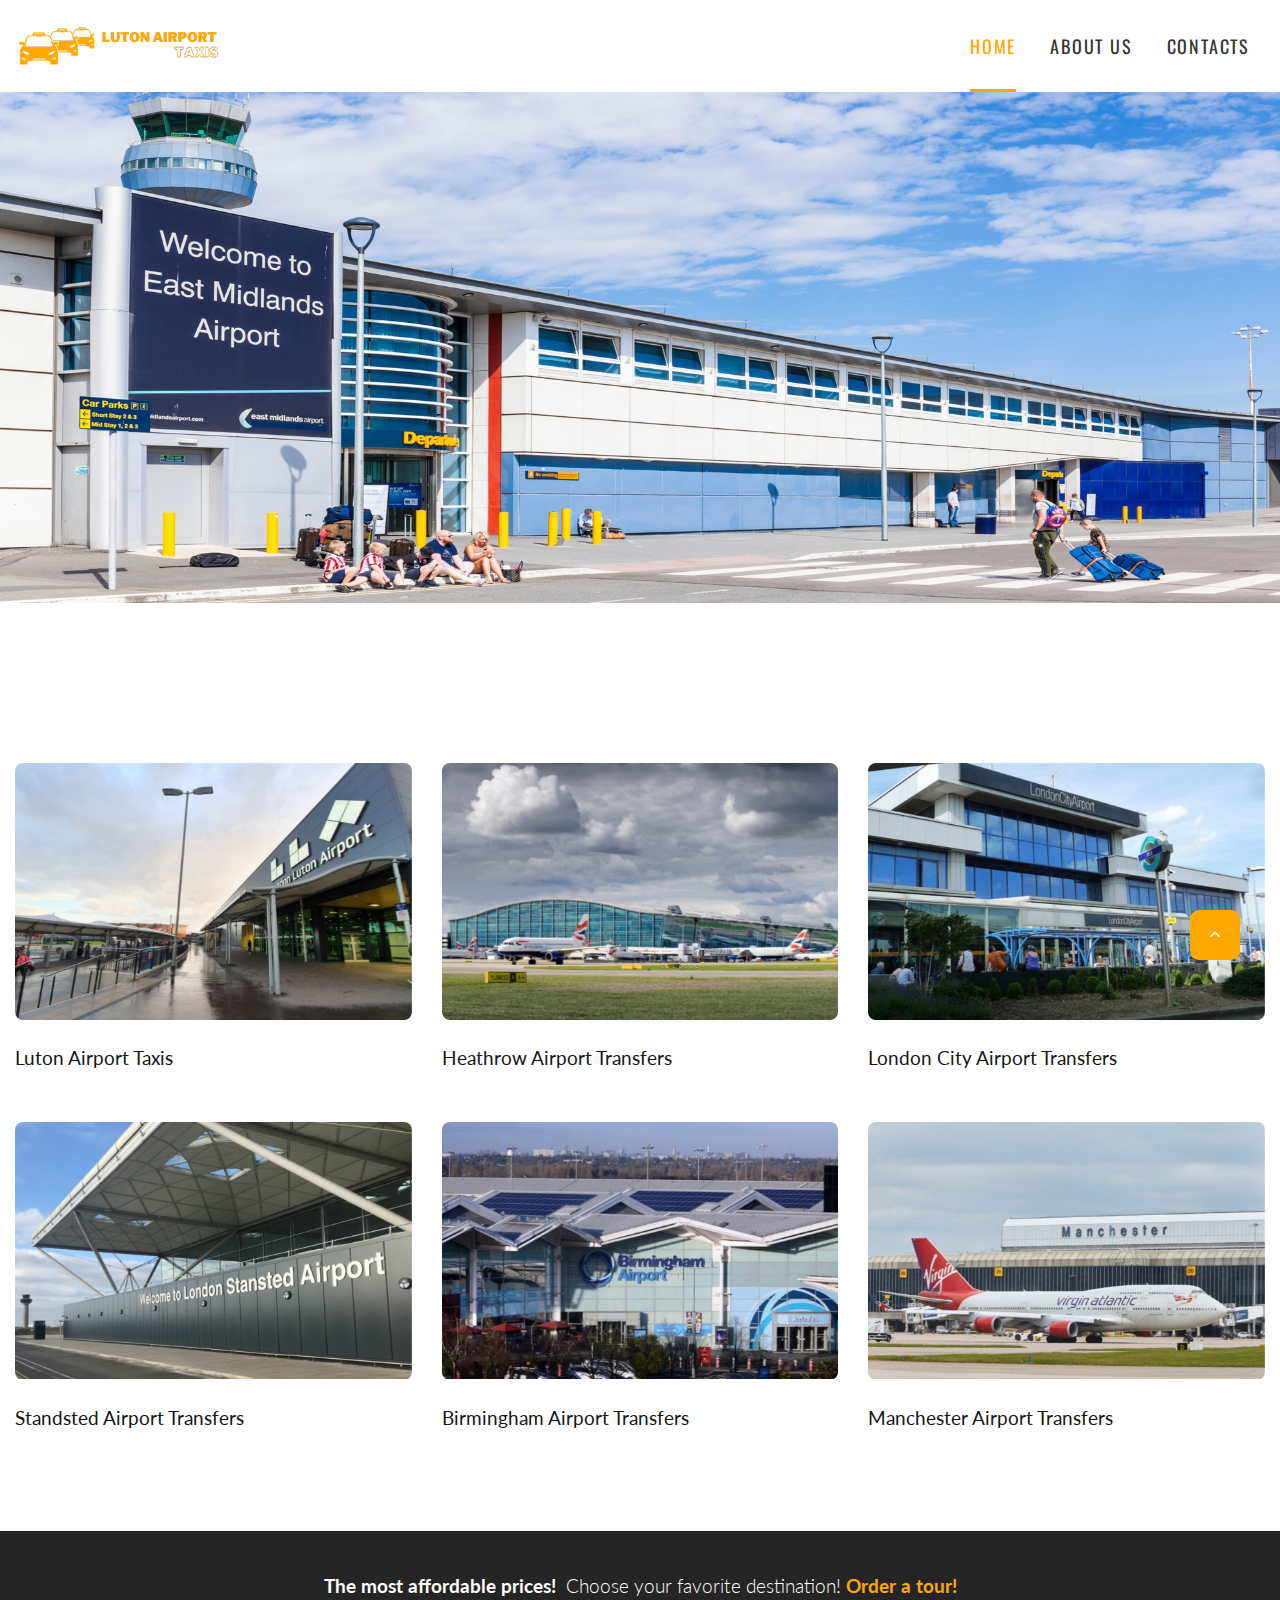
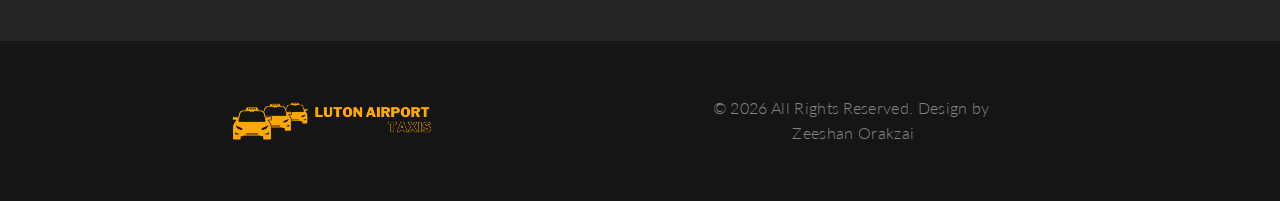
==== commit d92dee25: "updated" ====
--- a/index.html
+++ b/index.html
@@ -4,7 +4,6 @@
     <!-- Site Title-->
     <title>Home</title>
     <meta charset="utf-8">
-    <link rel="icon" href="images/favicon.ico" type="image/x-icon">
     <!-- Stylesheets -->
     <link rel="stylesheet" type="text/css" href="//fonts.googleapis.com/css?family=Oswald:200,400%7CLato:300,400,300italic,700%7CMontserrat:900">
     <link rel="stylesheet" href="css/bootstrap.css">
@@ -34,17 +33,12 @@
                       </li>
                       <li><a href="about-us.html">About Us</a>
                       </li>
-                      <li><a href="contacts.html">Airport</a>
-                      </li>
-                      <li><a href="contacts.html">Areas</a>
-                      </li>
                       <li><a href="contacts.html">Contacts</a>
                       </li>
-
                     </ul>
                   </div>
                 </div>
-                <div class="rd-navbar-aside-right"><a class="button button-sm button-secondary button-nina" href="#">Book a tour now</a></div>
+                
               </div>
             </nav>
             </div>
@@ -56,7 +50,7 @@
 
         <section class="section section-variant-1 bg-default novi-background bg-cover"> 
             <div class="container container-wide">
-              <div class="row row-fix justify-content-xl-end row-30 text-center text-xl-left">
+              <!-- <div class="row row-fix justify-content-xl-end row-30 text-center text-xl-left">
                 <div class="col-xl-8">
                   <div class="parallax-text-wrap">
                     <h3>Our Best Tours</h3><span class="parallax-text">Luton Airport</span>
@@ -64,14 +58,13 @@
                   <hr class="divider divider-decorate">
                 </div>
                 <div class="col-xl-3 text-xl-right"><a class="button button-secondary button-nina" href="#">view all tours</a></div>
-              </div>
+              </div> -->
               <div class="row row-50">
                 <div class="col-md-6 col-xl-4">
                   <article class="event-default-wrap">
                     <div class="event-default">
                       <figure class="event-default-image"><img src="images/Banners/LutonAirportTransfers.jpg" alt="" width="570" height="370"/>
                       </figure>
-                      <!-- <div class="event-default-caption"><a class="button button-xs button-secondary button-nina" href="#">learn more</a></div> -->
                     </div>
                     <div class="event-default-inner">
                       <h5><a class="event-default-title" href="#">Luton Airport Taxis</a></h5>
